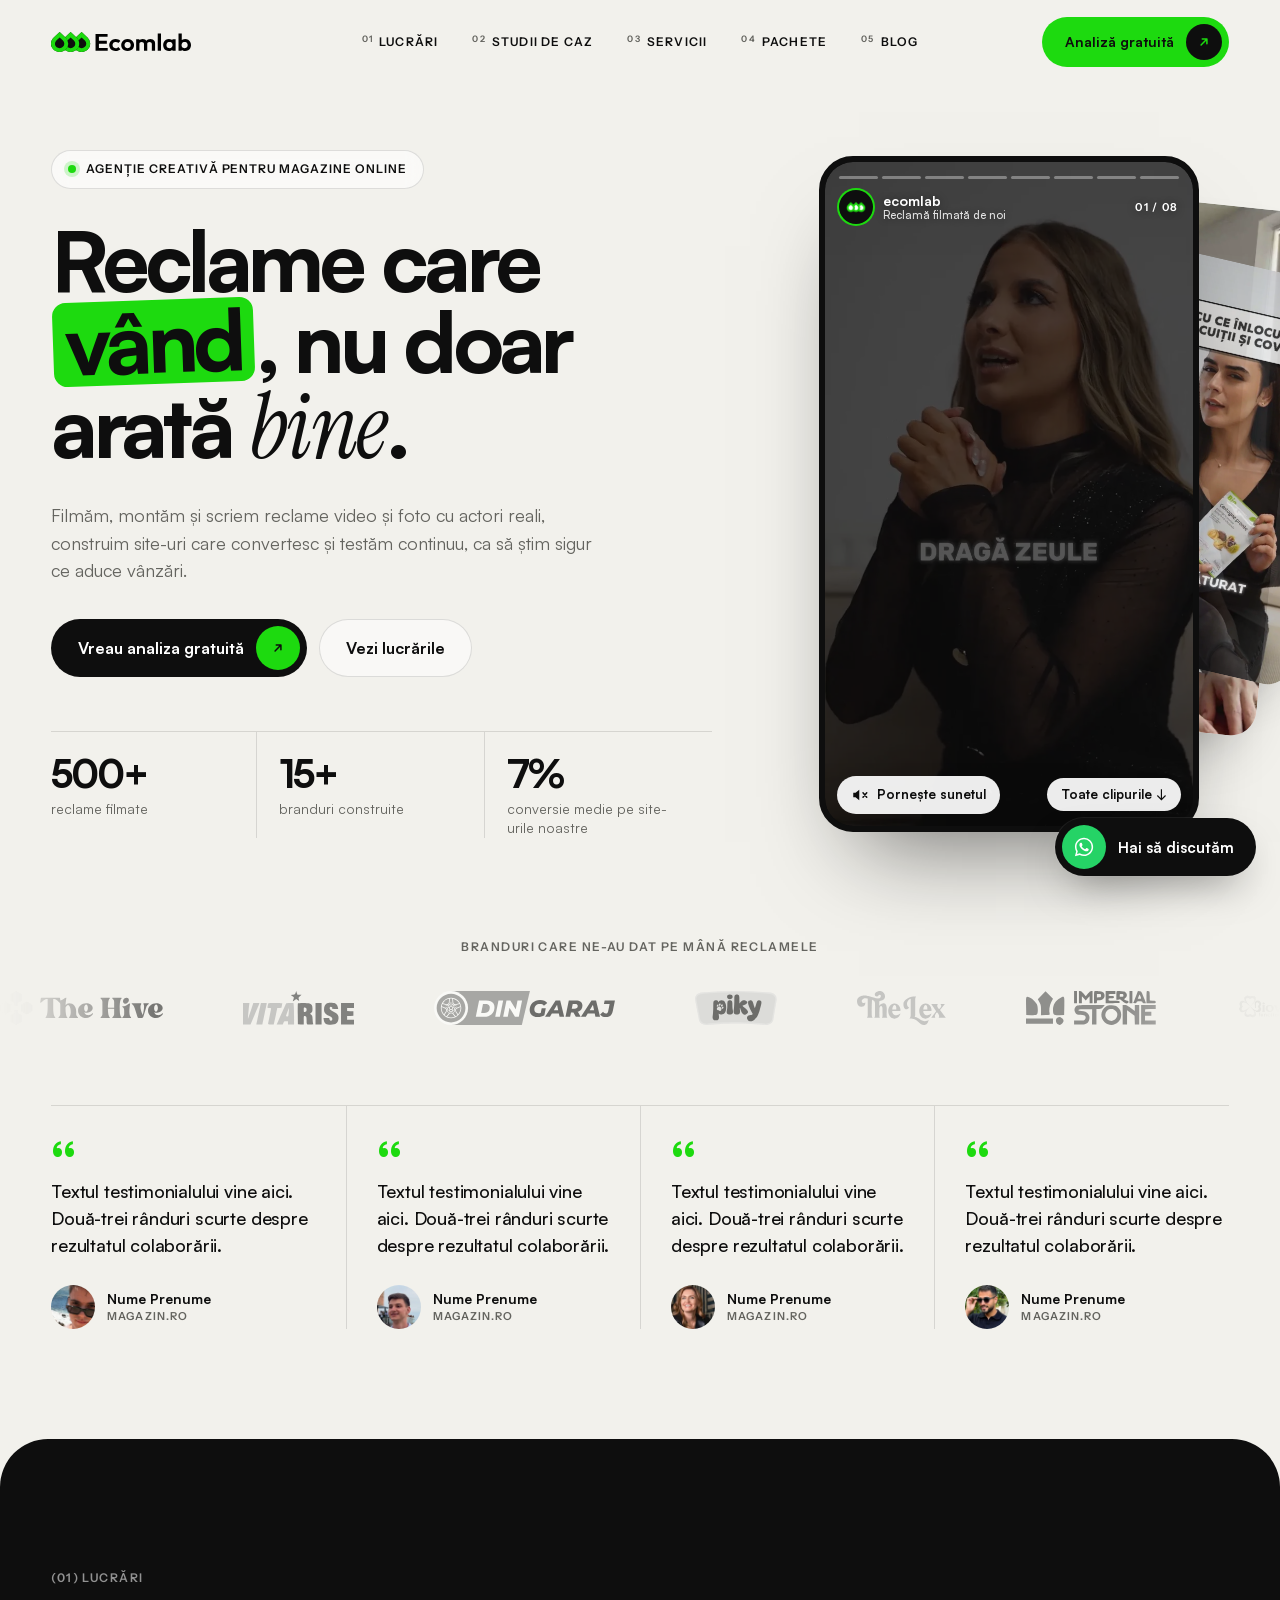
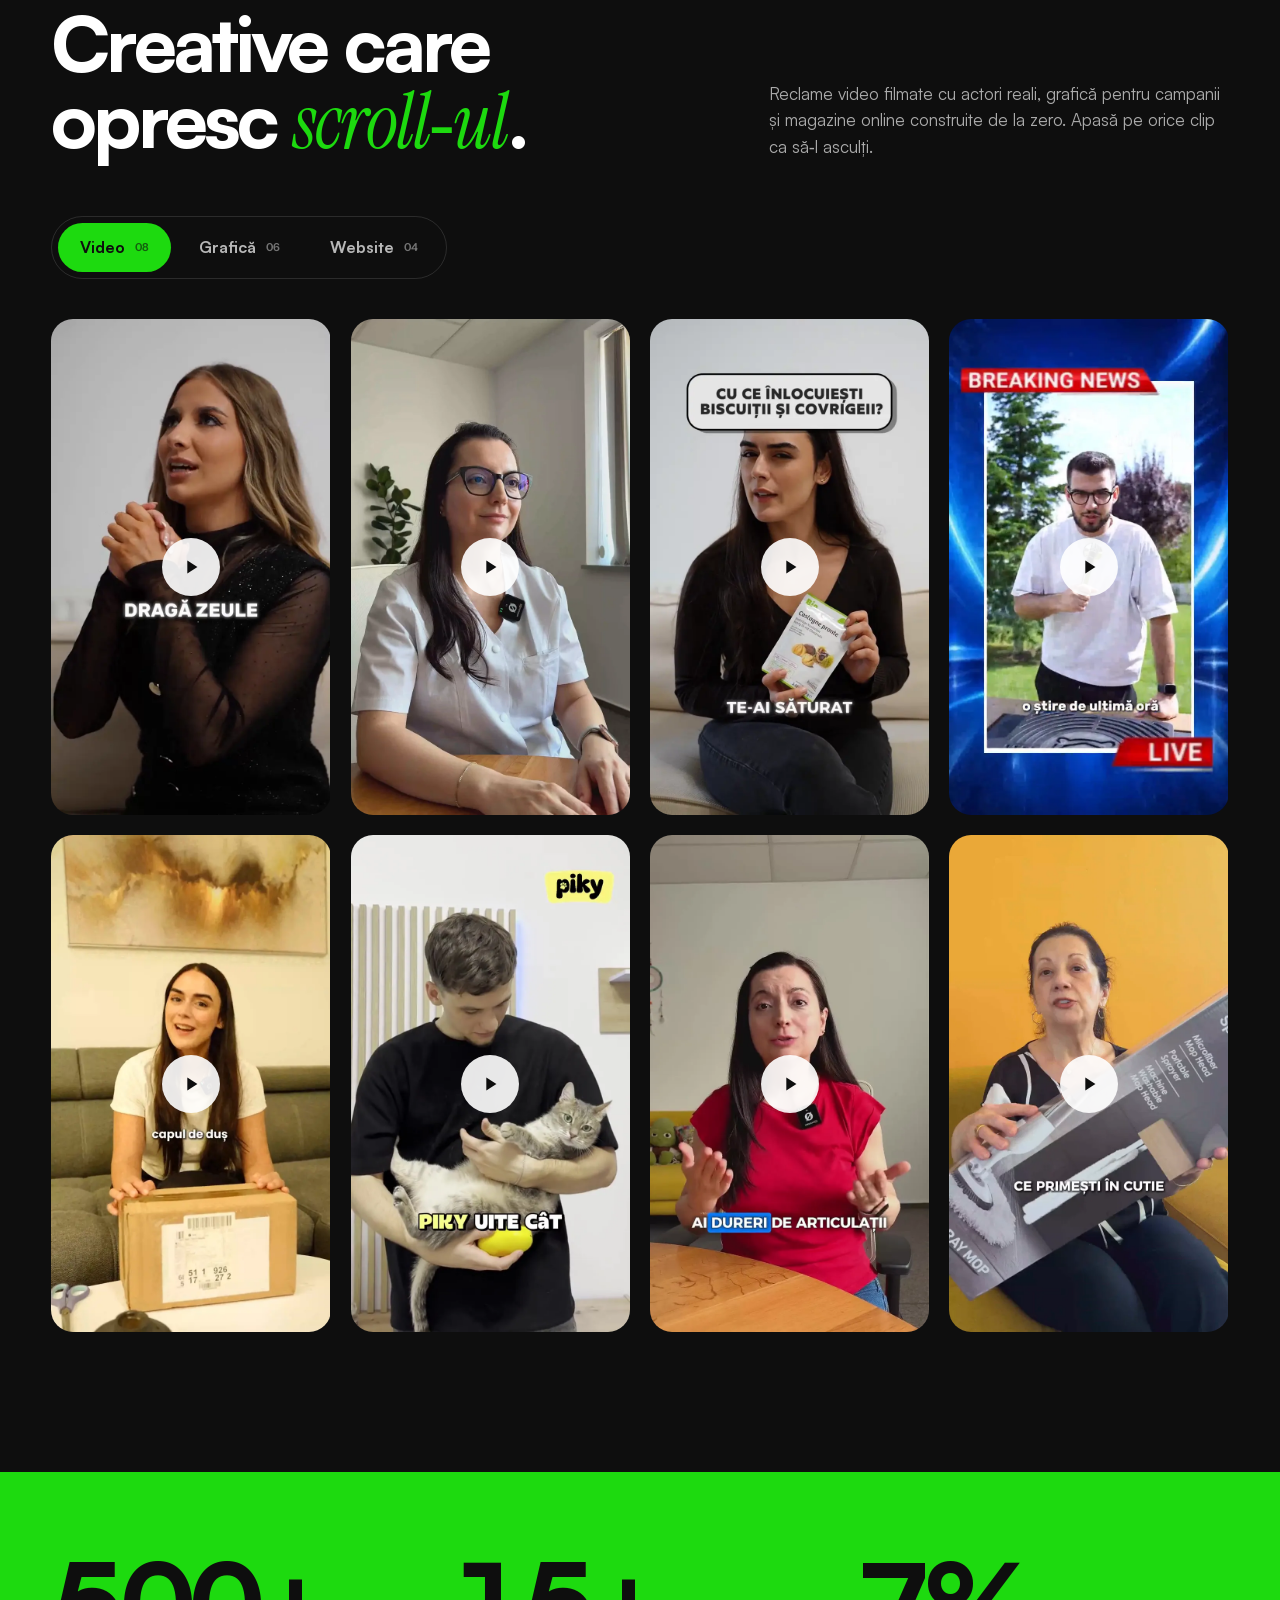
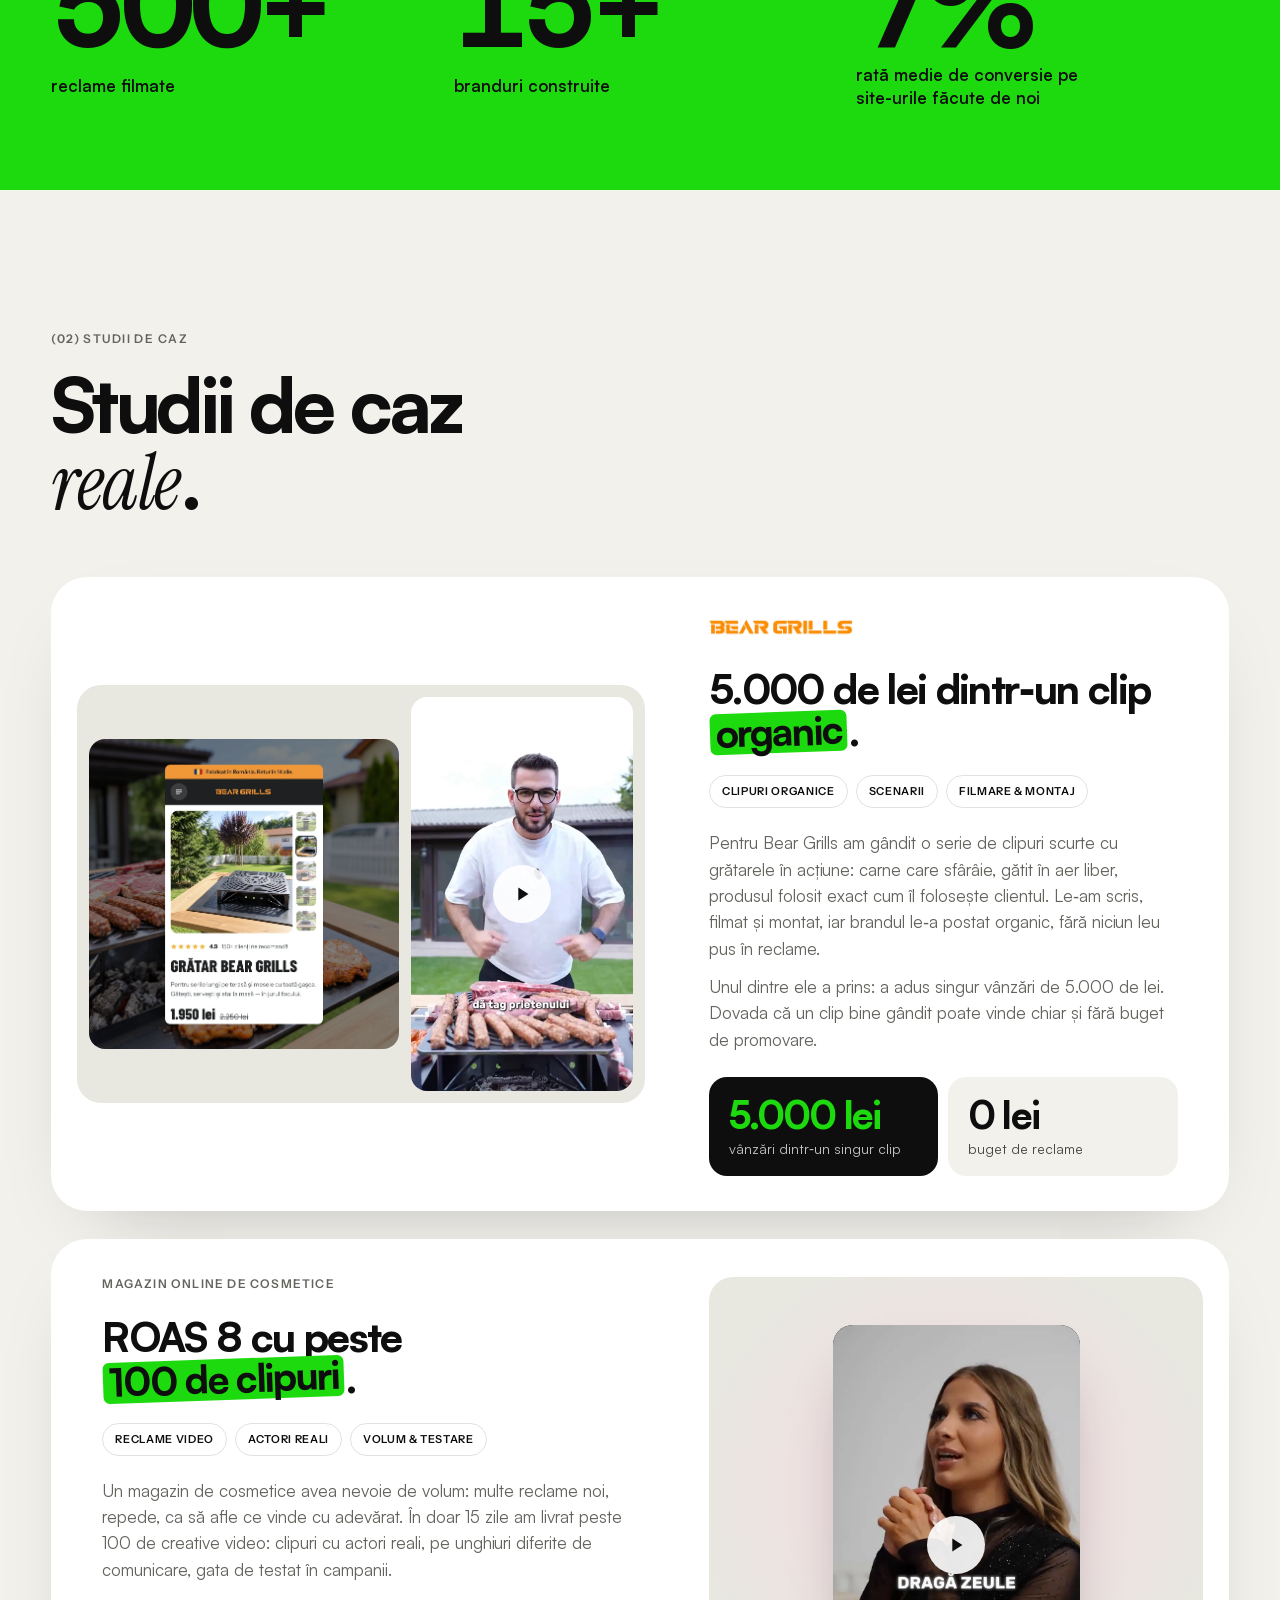
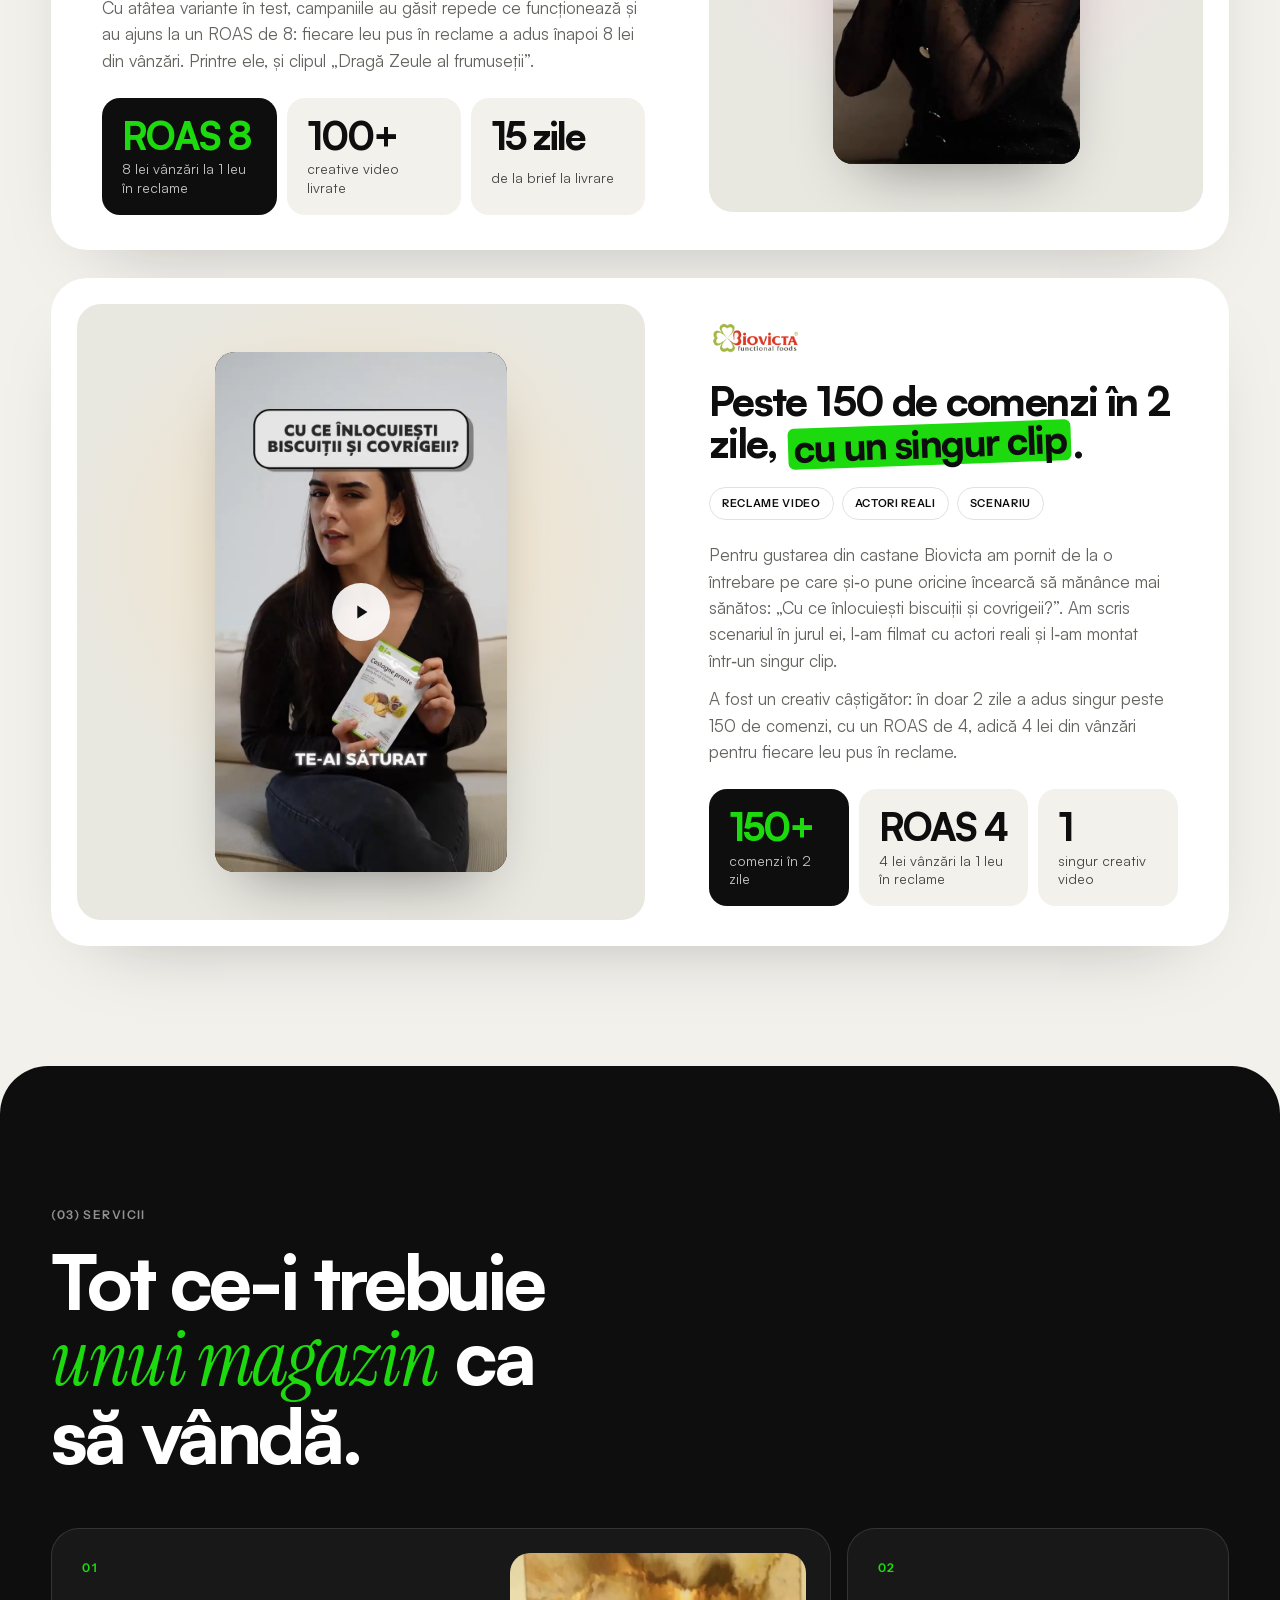
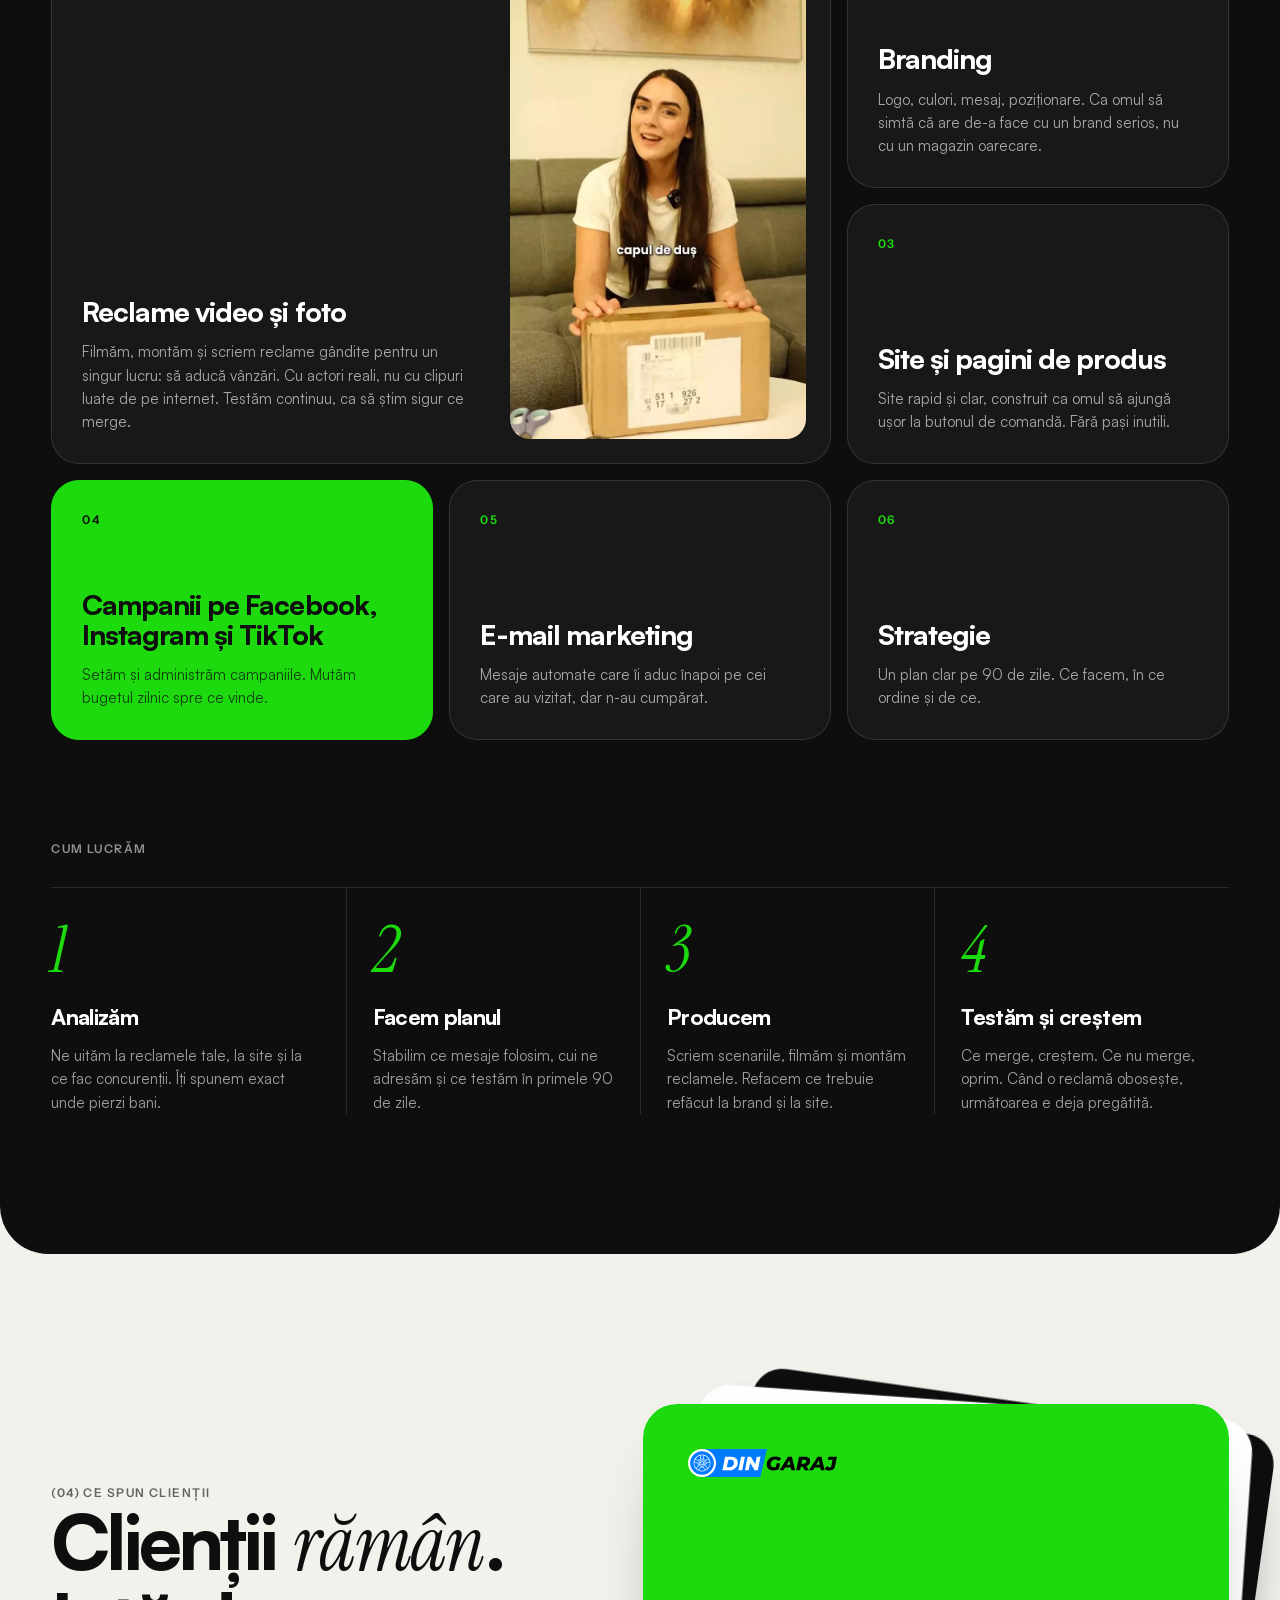
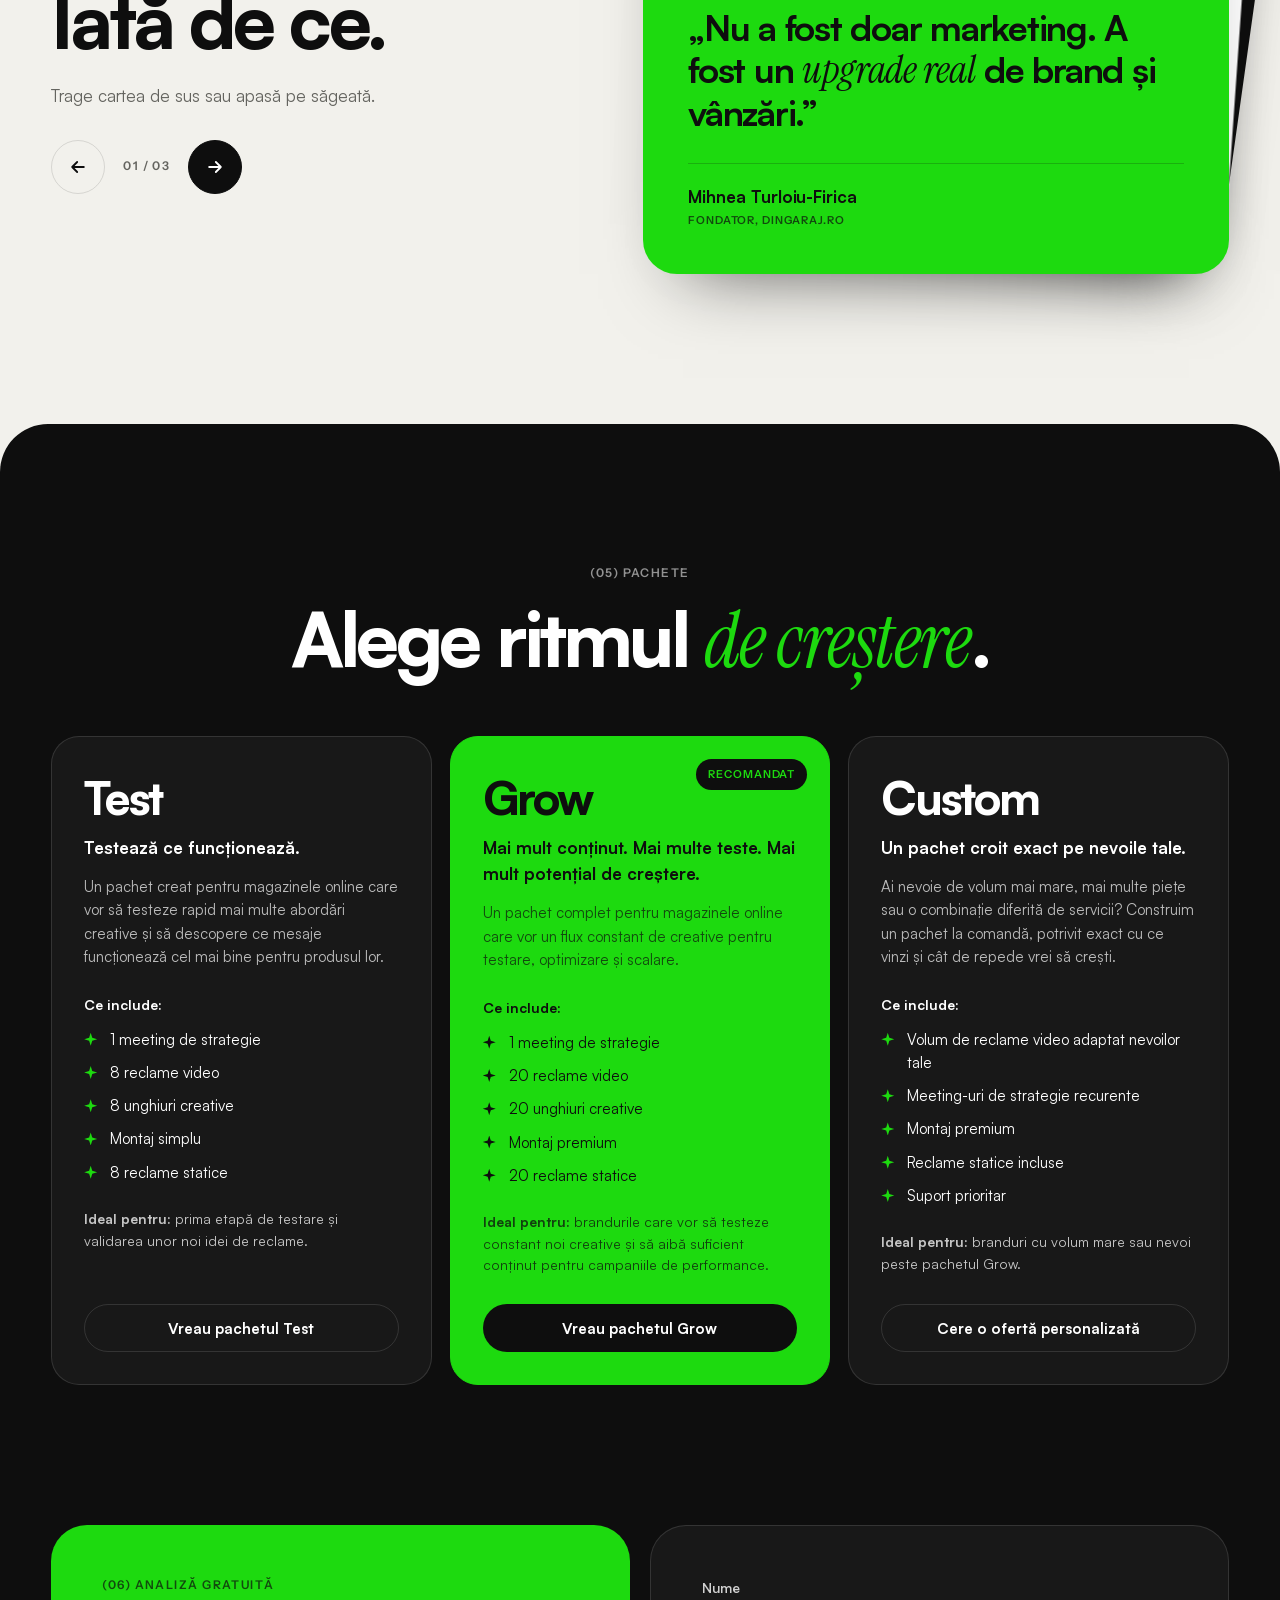
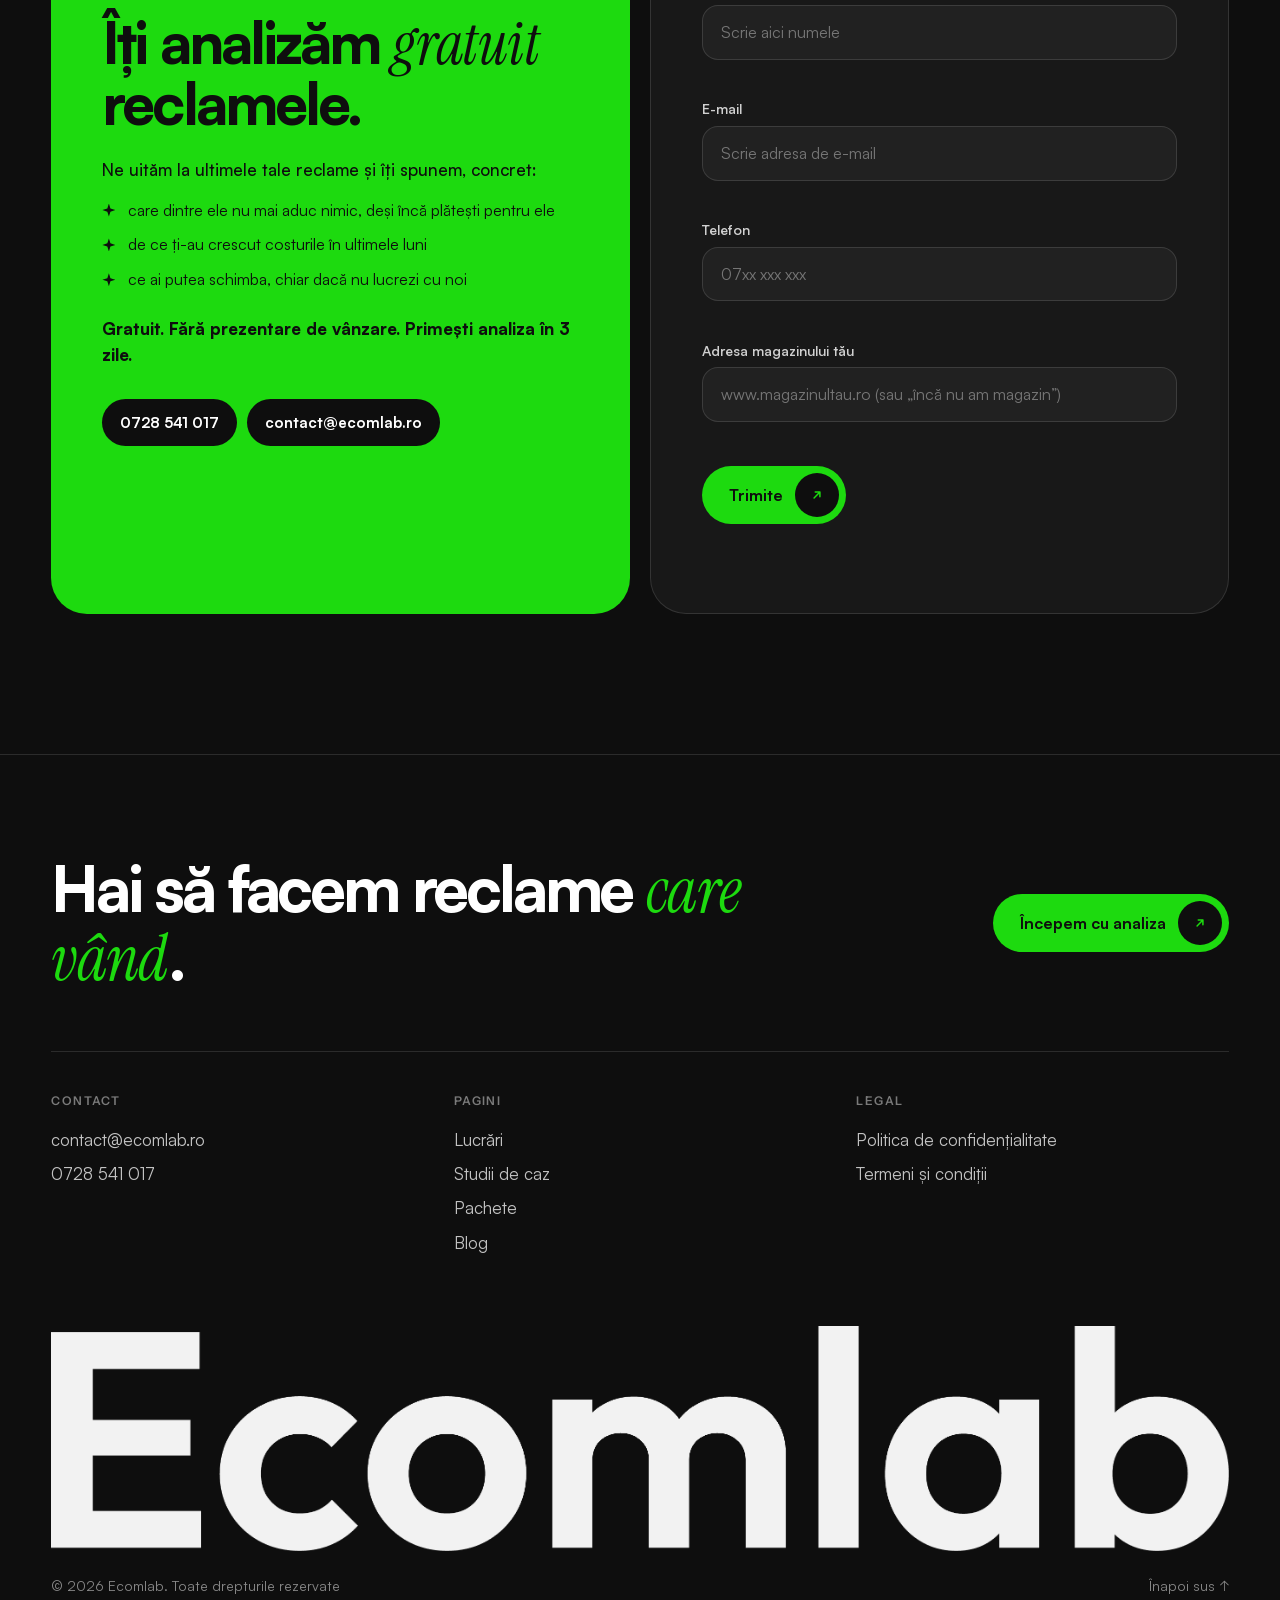
==== index.html @ b3f3d5bb "Poze reale în cele 4 testimoniale scurte Decupate pe față, 192×192 WebP în assets/reviews/, afișate " ====
<!DOCTYPE html>
<html lang="ro">
<head>
  <meta charset="UTF-8">
  <meta name="viewport" content="width=device-width, initial-scale=1.0">
  <meta name="google-site-verification" content="HmuFR-ljvaBHULAKL-ONcaP-FTW0Zl-VdnoPaEwdSxg" />
  <title>Ecomlab — Reclame care vând, pentru magazine online</title>
  <meta name="description" content="Agenție creativă pentru magazine online: reclame video cu actori reali, grafică, site-uri și campanii care aduc vânzări. Analiză gratuită a reclamelor tale.">
  <meta property="og:title" content="Ecomlab — Reclame care vând, pentru magazine online">
  <meta property="og:description" content="Reclame video cu actori reali, grafică și site-uri pentru magazine online care vor să crească. Analiză gratuită.">
  <meta property="og:type" content="website">
  <meta property="og:image" content="https://ecomlab.ro/assets/social.png">
  <meta property="og:image:width" content="1200">
  <meta property="og:image:height" content="630">
  <meta name="twitter:card" content="summary_large_image">
  <link rel="icon" type="image/png" sizes="96x96" href="assets/favicon.png">
  <link rel="apple-touch-icon" sizes="180x180" href="assets/favicon-180.png">
  <link rel="preload" href="assets/fonts/satoshi-variable.woff2" as="font" type="font/woff2" crossorigin>
  <link rel="preload" href="assets/fonts/instrument-serif-latin-400-italic.woff2" as="font" type="font/woff2" crossorigin>
  <script>document.documentElement.classList.add("js");</script>
  <link rel="stylesheet" href="css/fonts.css?v=6">
  <link rel="stylesheet" href="css/landing.css?v=28">
</head>
<body>

  <!-- ── Navigație: capsulă plutitoare ─────────────────────────── -->
  <header class="navbar">
    <div class="navbar__bar">
      <a class="navbar__logo" href="#top" aria-label="Ecomlab — înapoi sus">
        <img src="assets/logo-dark.svg" alt="Ecomlab" width="132" height="20">
      </a>
      <nav class="navbar__links" id="nav-links" aria-label="Navigație principală">
        <a href="#lucrari">Lucrări</a>
        <a href="#studii">Studii de caz</a>
        <a href="#servicii">Servicii</a>
        <a href="#pachete">Pachete</a>
        <a href="blog.html">Blog</a>
        <a class="navbar__links-cta" href="#contact">Analiză gratuită</a>
      </nav>
      <a class="btn btn--green navbar__cta" href="#contact">Analiză gratuită <span class="btn__dot" aria-hidden="true"><svg width="14" height="14" viewBox="0 0 24 24" fill="none"><path d="M7 17 17 7m0 0H9m8 0v8" stroke="currentColor" stroke-width="2.6" stroke-linecap="round" stroke-linejoin="round"/></svg></span></a>
      <button class="navbar__toggle" type="button" aria-expanded="false" aria-controls="nav-links" aria-label="Deschide meniul" data-nav-toggle>
        <span></span><span></span>
      </button>
    </div>
  </header>

  <main id="top">

    <!-- ── Hero ──────────────────────────────────────────────────── -->
    <section class="hero">
      <div class="wrap hero__grid">
        <div class="hero__copy">
          <p class="chip hero__chip" data-reveal><span class="chip__dot"></span>Agenție creativă pentru magazine online</p>

          <h1 class="hero__title" data-reveal style="--d:.05s">Reclame care <span class="hl">vând</span>, nu doar arată <em>bine</em>.</h1>

          <p class="hero__lead" data-reveal style="--d:.12s">Filmăm, montăm și scriem reclame video și foto cu actori reali, construim site-uri care convertesc și testăm continuu, ca să știm sigur ce aduce vânzări.</p>

          <div class="hero__actions" data-reveal style="--d:.18s">
            <a class="btn btn--dark btn--lg" href="#contact">Vreau analiza gratuită <span class="btn__dot" aria-hidden="true"><svg width="14" height="14" viewBox="0 0 24 24" fill="none"><path d="M7 17 17 7m0 0H9m8 0v8" stroke="currentColor" stroke-width="2.6" stroke-linecap="round" stroke-linejoin="round"/></svg></span></a>
            <a class="btn btn--ghost btn--lg" href="#lucrari">Vezi lucrările</a>
          </div>

          <dl class="hero__proof" data-reveal style="--d:.24s">
            <div><dt>500+</dt><dd>reclame filmate</dd></div>
            <div><dt>15+</dt><dd>branduri construite</dd></div>
            <div><dt>7%</dt><dd>conversie medie pe site-urile noastre</dd></div>
          </dl>
        </div>

        <!-- player tip „story”: clipurile reale, unul câte unul -->
        <div class="story" data-story data-reveal style="--d:.1s">
          <div class="story__stack" aria-hidden="true">
            <img class="story__peek story__peek--1" src="assets/clips/clip-4-poster.webp" alt="">
            <img class="story__peek story__peek--2" src="assets/clips/clip-1-poster.webp" alt="">
          </div>
          <div class="story__phone">
            <video class="story__video" muted playsinline preload="metadata" poster="assets/clips/clip-29-poster.webp" aria-label="Reclamă video Ecomlab"></video>
            <div class="story__bars" data-story-bars></div>
            <div class="story__head">
              <span class="story__avatar"><img src="assets/favicon.png" alt=""></span>
              <span class="story__name">ecomlab<small>Reclamă filmată de noi</small></span>
              <span class="story__count mono" data-story-count>01 / 08</span>
            </div>
            <button class="story__zone story__zone--prev" type="button" data-story-prev aria-label="Clipul anterior"></button>
            <button class="story__zone story__zone--next" type="button" data-story-next aria-label="Clipul următor"></button>
            <div class="story__foot">
              <button class="story__sound" type="button" data-story-sound aria-pressed="false">
                <svg class="story__icon-off" width="18" height="18" viewBox="0 0 24 24" fill="none" aria-hidden="true"><path d="M11 5 6 9H3v6h3l5 4V5Z" fill="currentColor"/><path d="m16 9 5 6m0-6-5 6" stroke="currentColor" stroke-width="2" stroke-linecap="round"/></svg>
                <svg class="story__icon-on" width="18" height="18" viewBox="0 0 24 24" fill="none" aria-hidden="true"><path d="M11 5 6 9H3v6h3l5 4V5Z" fill="currentColor"/><path d="M15.5 8.5a5 5 0 0 1 0 7M18.5 5.5a9 9 0 0 1 0 13" stroke="currentColor" stroke-width="2" stroke-linecap="round"/></svg>
                <span data-story-sound-label>Pornește sunetul</span>
              </button>
              <a class="story__all" href="#lucrari">Toate clipurile ↓</a>
            </div>
          </div>
        </div>
      </div>
    </section>

    <!-- ── Clienți ───────────────────────────────────────────────── -->
    <section class="clients" aria-label="Branduri cu care lucrăm">
      <p class="mono clients__label">Branduri care ne-au dat pe mână reclamele</p>
      <div class="logos">
        <div class="logos__track">
          <div class="logos__group">
            <img src="assets/clients/thehive.svg" alt="The Hive" width="163" height="34">
            <img src="assets/clients/vitarise.svg" alt="VitaRise" width="111" height="34">
            <img src="assets/clients/dingaraj.svg" alt="Din Garaj" width="181" height="34">
            <img src="assets/clients/piky.svg" alt="Piky" width="83" height="34">
            <img src="assets/clients/thelex.svg" alt="The Lex" width="89" height="34">
            <img src="assets/clients/imperialstone.svg" alt="Imperial Stone" width="130" height="34">
            <img src="assets/clients/biovicta.png" alt="Biovicta" width="69" height="34">
          </div>
          <div class="logos__group" aria-hidden="true">
            <img src="assets/clients/thehive.svg" alt="" width="163" height="34">
            <img src="assets/clients/vitarise.svg" alt="" width="111" height="34">
            <img src="assets/clients/dingaraj.svg" alt="" width="181" height="34">
            <img src="assets/clients/piky.svg" alt="" width="83" height="34">
            <img src="assets/clients/thelex.svg" alt="" width="89" height="34">
            <img src="assets/clients/imperialstone.svg" alt="" width="130" height="34">
            <img src="assets/clients/biovicta.png" alt="" width="69" height="34">
          </div>
        </div>
      </div>
    </section>

    <!-- ── Testimoniale scurte (de completat) ──────────────────────
         Pozele sunt în assets/reviews/; de completat numele, magazinul și textul. -->
    <section class="reviews" aria-label="Ce spun clienții">
      <div class="wrap">
        <div class="reviews__grid">
          <figure class="review">
            <blockquote class="review__text">Textul testimonialului vine aici. Două-trei rânduri scurte despre rezultatul colaborării.</blockquote>
            <figcaption class="review__who">
              <img class="review__photo" src="assets/reviews/review-1.webp" alt="" width="44" height="44" loading="lazy">
              <span class="review__meta"><strong>Nume Prenume</strong><span>magazin.ro</span></span>
            </figcaption>
          </figure>
          <figure class="review">
            <blockquote class="review__text">Textul testimonialului vine aici. Două-trei rânduri scurte despre rezultatul colaborării.</blockquote>
            <figcaption class="review__who">
              <img class="review__photo" src="assets/reviews/review-2.webp" alt="" width="44" height="44" loading="lazy">
              <span class="review__meta"><strong>Nume Prenume</strong><span>magazin.ro</span></span>
            </figcaption>
          </figure>
          <figure class="review">
            <blockquote class="review__text">Textul testimonialului vine aici. Două-trei rânduri scurte despre rezultatul colaborării.</blockquote>
            <figcaption class="review__who">
              <img class="review__photo" src="assets/reviews/review-3.webp" alt="" width="44" height="44" loading="lazy">
              <span class="review__meta"><strong>Nume Prenume</strong><span>magazin.ro</span></span>
            </figcaption>
          </figure>
          <figure class="review">
            <blockquote class="review__text">Textul testimonialului vine aici. Două-trei rânduri scurte despre rezultatul colaborării.</blockquote>
            <figcaption class="review__who">
              <img class="review__photo" src="assets/reviews/review-4.webp" alt="" width="44" height="44" loading="lazy">
              <span class="review__meta"><strong>Nume Prenume</strong><span>magazin.ro</span></span>
            </figcaption>
          </figure>
        </div>
      </div>
    </section>

    <!-- ── Lucrări ───────────────────────────────────────────────── -->
    <section class="work dark" id="lucrari">
      <div class="wrap">
        <div class="section-head">
          <p class="mono section-head__num">(01) Lucrări</p>
          <h2 class="section-title" data-reveal>Creative care opresc <em>scroll‑ul</em>.</h2>
          <p class="section-head__lead" data-reveal style="--d:.08s">Reclame video filmate cu actori reali, grafică pentru campanii și magazine online construite de la zero. Apasă pe orice clip ca să‑l asculți.</p>
        </div>

        <div class="tabs" role="tablist" aria-label="Tip de lucrare" data-tabs>
          <button class="tabs__btn is-active" type="button" role="tab" aria-selected="true" aria-controls="panel-video" id="tab-video">Video <span class="tabs__count">08</span></button>
          <button class="tabs__btn" type="button" role="tab" aria-selected="false" aria-controls="panel-grafica" id="tab-grafica">Grafică <span class="tabs__count">06</span></button>
          <button class="tabs__btn" type="button" role="tab" aria-selected="false" aria-controls="panel-web" id="tab-web">Website <span class="tabs__count">04</span></button>
        </div>

        <div class="panel is-active" id="panel-video" role="tabpanel" aria-labelledby="tab-video">
          <div class="reels">
            <figure class="reel" data-reveal data-video="assets/clips/clip-29.mp4" data-poster="assets/clips/clip-29-poster.webp"></figure>
            <figure class="reel" data-reveal style="--d:.06s" data-video="assets/clips/clip-4.mp4" data-poster="assets/clips/clip-4-poster.webp"></figure>
            <figure class="reel" data-reveal style="--d:.12s" data-video="assets/clips/clip-1.mp4" data-poster="assets/clips/clip-1-poster.webp"></figure>
            <figure class="reel" data-reveal style="--d:.18s" data-video="assets/clips/clip-4-2.mp4" data-poster="assets/clips/clip-4-2-poster.webp"></figure>
            <figure class="reel" data-reveal data-video="assets/clips/clip-7.mp4" data-poster="assets/clips/clip-7-poster.webp"></figure>
            <figure class="reel" data-reveal style="--d:.06s" data-video="assets/clips/creativ-3.mp4" data-poster="assets/clips/creativ-3-poster.webp"></figure>
            <figure class="reel" data-reveal style="--d:.12s" data-video="assets/clips/clip-2.mp4" data-poster="assets/clips/clip-2-poster.webp"></figure>
            <figure class="reel" data-reveal style="--d:.18s" data-video="assets/clips/clip-3-2.mp4" data-poster="assets/clips/clip-3-2-poster.webp"></figure>
          </div>
        </div>

        <div class="panel" id="panel-grafica" role="tabpanel" aria-labelledby="tab-grafica">
          <div class="feed">
            <article class="post">
              <header class="post__head"><span class="post__avatar">VR</span><span class="post__name">VitaRise<small>Sponsorizat</small></span><span class="post__more" aria-hidden="true">•••</span></header>
              <button class="post__media" type="button" data-lightbox aria-haspopup="dialog"><img src="assets/ads/static-1.webp" alt="Reclamă VitaRise – Whey Protein" loading="lazy" width="1200" height="1200"><span class="post__zoom" aria-hidden="true">Mărește ↗</span></button>
              <footer class="post__foot"><span class="post__cta">Comandă acum</span><span class="post__icons" aria-hidden="true">♡ ◯ ➤</span></footer>
            </article>
            <article class="post">
              <header class="post__head"><span class="post__avatar">VR</span><span class="post__name">VitaRise<small>Sponsorizat</small></span><span class="post__more" aria-hidden="true">•••</span></header>
              <button class="post__media" type="button" data-lightbox aria-haspopup="dialog"><img src="assets/ads/static-2.webp" alt="Reclamă VitaRise – Whey Protein certificat bio" loading="lazy" width="1200" height="1200"><span class="post__zoom" aria-hidden="true">Mărește ↗</span></button>
              <footer class="post__foot"><span class="post__cta">Comandă acum</span><span class="post__icons" aria-hidden="true">♡ ◯ ➤</span></footer>
            </article>
            <article class="post">
              <header class="post__head"><span class="post__avatar">CH</span><span class="post__name">Colagen hidrolizat<small>Sponsorizat</small></span><span class="post__more" aria-hidden="true">•••</span></header>
              <button class="post__media" type="button" data-lightbox aria-haspopup="dialog"><img src="assets/ads/static-4.webp" alt="Reclamă colagen – Ten sănătos" loading="lazy" width="1200" height="1200"><span class="post__zoom" aria-hidden="true">Mărește ↗</span></button>
              <footer class="post__foot"><span class="post__cta">Comandă acum</span><span class="post__icons" aria-hidden="true">♡ ◯ ➤</span></footer>
            </article>
            <article class="post">
              <header class="post__head"><span class="post__avatar">OS</span><span class="post__name">Osmotica<small>Sponsorizat</small></span><span class="post__more" aria-hidden="true">•••</span></header>
              <button class="post__media" type="button" data-lightbox aria-haspopup="dialog"><img src="assets/ads/static-7.webp" alt="Reclamă Osmotica – cap de duș cu 3 funcții" loading="lazy" width="1200" height="1200"><span class="post__zoom" aria-hidden="true">Mărește ↗</span></button>
              <footer class="post__foot"><span class="post__cta">Comandă acum</span><span class="post__icons" aria-hidden="true">♡ ◯ ➤</span></footer>
            </article>
            <article class="post">
              <header class="post__head"><span class="post__avatar">OS</span><span class="post__name">Osmotica<small>Sponsorizat</small></span><span class="post__more" aria-hidden="true">•••</span></header>
              <button class="post__media" type="button" data-lightbox aria-haspopup="dialog"><img src="assets/ads/static-8.webp" alt="Reclamă Osmotica – cap de duș cu filtru" loading="lazy" width="1200" height="1200"><span class="post__zoom" aria-hidden="true">Mărește ↗</span></button>
              <footer class="post__foot"><span class="post__cta">Comandă acum</span><span class="post__icons" aria-hidden="true">♡ ◯ ➤</span></footer>
            </article>
            <article class="post">
              <header class="post__head"><span class="post__avatar">PH</span><span class="post__name">Paa-Home<small>Sponsorizat</small></span><span class="post__more" aria-hidden="true">•••</span></header>
              <button class="post__media" type="button" data-lightbox aria-haspopup="dialog"><img src="assets/ads/static-10.webp" alt="Reclamă mop, cu testimonial de client" loading="lazy" width="1200" height="1200"><span class="post__zoom" aria-hidden="true">Mărește ↗</span></button>
              <footer class="post__foot"><span class="post__cta">Comandă acum</span><span class="post__icons" aria-hidden="true">♡ ◯ ➤</span></footer>
            </article>
          </div>
        </div>

        <div class="panel" id="panel-web" role="tabpanel" aria-labelledby="tab-web">
          <div class="sites">
            <a class="site" href="https://the-hive.ro" target="_blank" rel="noopener noreferrer"><img src="assets/project-thehive.webp" alt="Website The Hive" loading="lazy"><span class="tag">the-hive.ro ↗</span></a>
            <a class="site" href="https://racebox.ro" target="_blank" rel="noopener noreferrer"><img src="assets/project-racebox.webp" alt="Website Racebox" loading="lazy"><span class="tag">racebox.ro ↗</span></a>
            <a class="site" href="https://jakiterra.ro" target="_blank" rel="noopener noreferrer"><img src="assets/project-jakiterra.webp" alt="Website Jaki Terra" loading="lazy"><span class="tag">jakiterra.ro ↗</span></a>
            <a class="site" href="https://beargrills.ro" target="_blank" rel="noopener noreferrer"><img src="assets/project-beargrills.webp" alt="Website Bear Grills" loading="lazy"><span class="tag">beargrills.ro ↗</span></a>
          </div>
        </div>
      </div>
    </section>

    <!-- ── Cifre ─────────────────────────────────────────────────── -->
    <section class="stats" aria-label="Ecomlab în cifre">
      <div class="wrap stats__grid">
        <div class="stat" data-reveal><strong data-count="500" data-suffix="+">500+</strong><span>reclame filmate</span></div>
        <div class="stat" data-reveal style="--d:.08s"><strong data-count="15" data-suffix="+">15+</strong><span>branduri construite</span></div>
        <div class="stat" data-reveal style="--d:.16s"><strong data-count="7" data-suffix="%">7%</strong><span>rată medie de conversie pe site-urile făcute de noi</span></div>
      </div>
    </section>

    <!-- ── Studii de caz ─────────────────────────────────────────── -->
    <section class="cases" id="studii">
      <div class="wrap">
        <div class="section-head">
          <p class="mono section-head__num">(02) Studii de caz</p>
          <h2 class="section-title" data-reveal>Studii de caz <em>reale</em>.</h2>
        </div>

        <article class="case" data-reveal>
          <div class="case__media case__media--duo">
            <img src="assets/project-beargrills.webp" alt="Magazinul online Bear Grills" loading="lazy">
            <figure class="reel case__reel" data-video="assets/clips/clip-17-1.mp4" data-poster="assets/clips/clip-17-1-poster.webp"></figure>
          </div>
          <div class="case__body">
            <img class="case__logo" src="assets/clients/beargrills.webp" alt="Bear Grills" width="146" height="30">
            <h3 class="case__title">5.000 de lei dintr‑un clip <span class="hl">organic</span>.</h3>
            <ul class="case__tags" role="list"><li>Clipuri organice</li><li>Scenarii</li><li>Filmare &amp; montaj</li></ul>
            <p class="case__text">Pentru Bear Grills am gândit o serie de clipuri scurte cu grătarele în acțiune: carne care sfârâie, gătit în aer liber, produsul folosit exact cum îl folosește clientul. Le‑am scris, filmat și montat, iar brandul le‑a postat organic, fără niciun leu pus în reclame.</p>
            <p class="case__text">Unul dintre ele a prins: a adus singur vânzări de 5.000 de lei. Dovada că un clip bine gândit poate vinde chiar și fără buget de promovare.</p>
            <div class="case__stats">
              <div><strong>5.000 lei</strong><span>vânzări dintr‑un singur clip</span></div>
              <div><strong>0 lei</strong><span>buget de reclame</span></div>
            </div>
          </div>
        </article>
        <article class="case case--flip" data-reveal>
          <div class="case__media case__media--solo">
            <figure class="reel case__reel" data-video="assets/clips/clip-29.mp4" data-poster="assets/clips/clip-29-poster.webp"></figure>
          </div>
          <div class="case__body">
            <p class="case__kicker">Magazin online de cosmetice</p>
            <h3 class="case__title">ROAS 8 cu peste <span class="hl">100 de clipuri</span>.</h3>
            <ul class="case__tags" role="list"><li>Reclame video</li><li>Actori reali</li><li>Volum &amp; testare</li></ul>
            <p class="case__text">Un magazin de cosmetice avea nevoie de volum: multe reclame noi, repede, ca să afle ce vinde cu adevărat. În doar 15 zile am livrat peste 100 de creative video: clipuri cu actori reali, pe unghiuri diferite de comunicare, gata de testat în campanii.</p>
            <p class="case__text">Cu atâtea variante în test, campaniile au găsit repede ce funcționează și au ajuns la un ROAS de 8: fiecare leu pus în reclame a adus înapoi 8 lei din vânzări. Printre ele, și clipul „Dragă Zeule al frumuseții”.</p>
            <div class="case__stats case__stats--3">
              <div><strong>ROAS 8</strong><span>8 lei vânzări la 1 leu în reclame</span></div>
              <div><strong>100+</strong><span>creative video livrate</span></div>
              <div><strong>15 zile</strong><span>de la brief la livrare</span></div>
            </div>
          </div>
        </article>
        <article class="case" data-reveal>
          <div class="case__media case__media--solo case__media--warm">
            <figure class="reel case__reel" data-video="assets/clips/clip-1.mp4" data-poster="assets/clips/clip-1-poster.webp"></figure>
          </div>
          <div class="case__body">
            <img class="case__logo case__logo--lg" src="assets/clients/biovicta.png" alt="Biovicta" width="89" height="44">
            <h3 class="case__title">Peste 150 de comenzi în 2 zile, <span class="hl">cu un singur clip</span>.</h3>
            <ul class="case__tags" role="list"><li>Reclame video</li><li>Actori reali</li><li>Scenariu</li></ul>
            <p class="case__text">Pentru gustarea din castane Biovicta am pornit de la o întrebare pe care și‑o pune oricine încearcă să mănânce mai sănătos: „Cu ce înlocuiești biscuiții și covrigeii?”. Am scris scenariul în jurul ei, l‑am filmat cu actori reali și l‑am montat într‑un singur clip.</p>
            <p class="case__text">A fost un creativ câștigător: în doar 2 zile a adus singur peste 150 de comenzi, cu un ROAS de 4, adică 4 lei din vânzări pentru fiecare leu pus în reclame.</p>
            <div class="case__stats case__stats--3">
              <div><strong>150+</strong><span>comenzi în 2 zile</span></div>
              <div><strong>ROAS 4</strong><span>4 lei vânzări la 1 leu în reclame</span></div>
              <div><strong>1</strong><span>singur creativ video</span></div>
            </div>
          </div>
        </article>
      </div>
    </section>

    <!-- ── Servicii ──────────────────────────────────────────────── -->
    <section class="services dark" id="servicii">
      <div class="wrap">
        <div class="section-head">
          <p class="mono section-head__num">(03) Servicii</p>
          <h2 class="section-title" data-reveal>Tot ce-i trebuie <em>unui magazin</em> ca să vândă.</h2>
        </div>

        <ol class="bento" role="list">
          <li class="bento__item bento__item--wide" data-reveal>
            <span class="mono">01</span>
            <h3>Reclame video și foto</h3>
            <p>Filmăm, montăm și scriem reclame gândite pentru un singur lucru: să aducă vânzări. Cu actori reali, nu cu clipuri luate de pe internet. Testăm continuu, ca să știm sigur ce merge.</p>
            <img class="bento__video" src="assets/clips/clip-7-poster.webp" alt="" loading="lazy" aria-hidden="true">
          </li>
          <li class="bento__item" data-reveal style="--d:.06s">
            <span class="mono">02</span>
            <h3>Branding</h3>
            <p>Logo, culori, mesaj, poziționare. Ca omul să simtă că are de-a face cu un brand serios, nu cu un magazin oarecare.</p>
          </li>
          <li class="bento__item" data-reveal>
            <span class="mono">03</span>
            <h3>Site și pagini de produs</h3>
            <p>Site rapid și clar, construit ca omul să ajungă ușor la butonul de comandă. Fără pași inutili.</p>
          </li>
          <li class="bento__item bento__item--green" data-reveal style="--d:.06s">
            <span class="mono">04</span>
            <h3>Campanii pe Facebook, Instagram și TikTok</h3>
            <p>Setăm și administrăm campaniile. Mutăm bugetul zilnic spre ce vinde.</p>
          </li>
          <li class="bento__item" data-reveal style="--d:.12s">
            <span class="mono">05</span>
            <h3>E-mail marketing</h3>
            <p>Mesaje automate care îi aduc înapoi pe cei care au vizitat, dar n-au cumpărat.</p>
          </li>
          <li class="bento__item" data-reveal>
            <span class="mono">06</span>
            <h3>Strategie</h3>
            <p>Un plan clar pe 90 de zile. Ce facem, în ce ordine și de ce.</p>
          </li>
        </ol>

        <!-- proces -->
        <div class="process">
          <p class="mono process__label">Cum lucrăm</p>
          <ol class="process__steps" role="list">
            <li data-reveal><span class="process__n">1</span><h3>Analizăm</h3><p>Ne uităm la reclamele tale, la site și la ce fac concurenții. Îți spunem exact unde pierzi bani.</p></li>
            <li data-reveal style="--d:.06s"><span class="process__n">2</span><h3>Facem planul</h3><p>Stabilim ce mesaje folosim, cui ne adresăm și ce testăm în primele 90 de zile.</p></li>
            <li data-reveal style="--d:.12s"><span class="process__n">3</span><h3>Producem</h3><p>Scriem scenariile, filmăm și montăm reclamele. Refacem ce trebuie refăcut la brand și la site.</p></li>
            <li data-reveal style="--d:.18s"><span class="process__n">4</span><h3>Testăm și creștem</h3><p>Ce merge, creștem. Ce nu merge, oprim. Când o reclamă obosește, următoarea e deja pregătită.</p></li>
          </ol>
        </div>
      </div>
    </section>

    <!-- ── Testimoniale: pachet de cărți ─────────────────────────── -->
    <section class="voices" id="testimoniale">
      <div class="wrap voices__grid">
        <div class="voices__intro">
          <p class="mono section-head__num">(04) Ce spun clienții</p>
          <h2 class="section-title" data-reveal>Clienții <em>rămân</em>.<br>Iată de ce.</h2>
          <p class="voices__hint">Trage cartea de sus sau apasă pe săgeată.</p>
          <div class="voices__nav">
            <button class="round-btn" type="button" data-deck-prev aria-label="Testimonialul anterior"><svg width="20" height="20" viewBox="0 0 24 24" fill="none" aria-hidden="true"><path d="M19 12H5m0 0 6-6m-6 6 6 6" stroke="currentColor" stroke-width="2.2" stroke-linecap="round" stroke-linejoin="round"/></svg></button>
            <p class="mono voices__count"><span data-deck-current>01</span> / 03</p>
            <button class="round-btn round-btn--dark" type="button" data-deck-next aria-label="Testimonialul următor"><svg width="20" height="20" viewBox="0 0 24 24" fill="none" aria-hidden="true"><path d="M5 12h14m0 0-6-6m6 6-6 6" stroke="currentColor" stroke-width="2.2" stroke-linecap="round" stroke-linejoin="round"/></svg></button>
          </div>
        </div>

        <div class="deck" data-deck aria-live="polite">
          <blockquote class="card card--green">
            <img class="card__logo" src="assets/clients/dingaraj.svg" alt="Din Garaj" height="28">
            <p class="card__quote">„Nu a fost doar marketing. A fost un <em>upgrade real</em> de brand și vânzări.”</p>
            <footer class="card__who"><strong>Mihnea Turloiu-Firica</strong><span>Fondator, dingaraj.ro</span></footer>
          </blockquote>
          <blockquote class="card card--paper">
            <img class="card__logo" src="assets/clients/thehive.svg" alt="The Hive" height="28">
            <p class="card__quote">„Reclamele și site-ul nou au transformat un produs local într-un brand care vinde <em>în toată țara</em>.”</p>
            <footer class="card__who"><strong>Marc Bascarau</strong><span>Fondator, The Hive</span></footer>
          </blockquote>
          <blockquote class="card card--ink">
            <img class="card__logo card__logo--invert" src="assets/clients/piky.svg" alt="Piky" height="28">
            <p class="card__quote">„Execuție rapidă, comunicare clară și campanii care și-au atins targetul <em>lună de lună</em>.”</p>
            <footer class="card__who"><strong>Alessia Nedelcu</strong><span>Fondator, PikyPet</span></footer>
          </blockquote>
        </div>
      </div>
    </section>

    <!-- ── Pachete ───────────────────────────────────────────────── -->
    <section class="packages dark" id="pachete">
      <div class="wrap">
        <div class="section-head section-head--center">
          <p class="mono section-head__num">(05) Pachete</p>
          <h2 class="section-title" data-reveal>Alege ritmul <em>de creștere</em>.</h2>
        </div>

        <div class="plans">
          <article class="plan" data-reveal>
            <h3 class="plan__name">Test</h3>
            <p class="plan__tagline">Testează ce funcționează.</p>
            <p class="plan__desc">Un pachet creat pentru magazinele online care vor să testeze rapid mai multe abordări creative și să descopere ce mesaje funcționează cel mai bine pentru produsul lor.</p>
            <p class="plan__label">Ce include:</p>
            <ul class="plan__list">
              <li>1 meeting de strategie</li>
              <li>8 reclame video</li>
              <li>8 unghiuri creative</li>
              <li>Montaj simplu</li>
              <li>8 reclame statice</li>
            </ul>
            <p class="plan__ideal"><strong>Ideal pentru:</strong> prima etapă de testare și validarea unor noi idei de reclame.</p>
            <a class="btn btn--outline plan__cta" href="#contact">Vreau pachetul Test</a>
          </article>

          <article class="plan plan--featured" data-reveal style="--d:.08s">
            <span class="plan__badge">Recomandat</span>
            <h3 class="plan__name">Grow</h3>
            <p class="plan__tagline">Mai mult conținut. Mai multe teste. Mai mult potențial de creștere.</p>
            <p class="plan__desc">Un pachet complet pentru magazinele online care vor un flux constant de creative pentru testare, optimizare și scalare.</p>
            <p class="plan__label">Ce include:</p>
            <ul class="plan__list">
              <li>1 meeting de strategie</li>
              <li>20 reclame video</li>
              <li>20 unghiuri creative</li>
              <li>Montaj premium</li>
              <li>20 reclame statice</li>
            </ul>
            <p class="plan__ideal"><strong>Ideal pentru:</strong> brandurile care vor să testeze constant noi creative și să aibă suficient conținut pentru campaniile de performance.</p>
            <a class="btn btn--dark plan__cta" href="#contact">Vreau pachetul Grow</a>
          </article>

          <article class="plan" data-reveal style="--d:.16s">
            <h3 class="plan__name">Custom</h3>
            <p class="plan__tagline">Un pachet croit exact pe nevoile tale.</p>
            <p class="plan__desc">Ai nevoie de volum mai mare, mai multe piețe sau o combinație diferită de servicii? Construim un pachet la comandă, potrivit exact cu ce vinzi și cât de repede vrei să crești.</p>
            <p class="plan__label">Ce include:</p>
            <ul class="plan__list">
              <li>Volum de reclame video adaptat nevoilor tale</li>
              <li>Meeting-uri de strategie recurente</li>
              <li>Montaj premium</li>
              <li>Reclame statice incluse</li>
              <li>Suport prioritar</li>
            </ul>
            <p class="plan__ideal"><strong>Ideal pentru:</strong> branduri cu volum mare sau nevoi peste pachetul Grow.</p>
            <a class="btn btn--outline plan__cta" href="#contact">Cere o ofertă personalizată</a>
          </article>
        </div>
      </div>
    </section>

    <!-- ── Contact ───────────────────────────────────────────────── -->
    <section class="contact" id="contact">
      <div class="wrap contact__panel">
        <div class="contact__info">
          <p class="mono contact__kicker">(06) Analiză gratuită</p>
          <h2 class="contact__title">Îți analizăm <em>gratuit</em> reclamele.</h2>
          <p class="contact__note">Ne uităm la ultimele tale reclame și îți spunem, concret:</p>
          <ul class="contact__list">
            <li>care dintre ele nu mai aduc nimic, deși încă plătești pentru ele</li>
            <li>de ce ți-au crescut costurile în ultimele luni</li>
            <li>ce ai putea schimba, chiar dacă nu lucrezi cu noi</li>
          </ul>
          <p class="contact__promise">Gratuit. Fără prezentare de vânzare. Primești analiza în 3 zile.</p>
          <div class="contact__channels">
            <a href="tel:+40728541017">0728 541 017</a>
            <a href="mailto:contact@ecomlab.ro">contact@ecomlab.ro</a>
          </div>
        </div>

        <form class="contact__form" id="contact-form" action="https://api.web3forms.com/submit" method="POST" novalidate>
          <input type="hidden" name="access_key" value="84e49df0-ad20-4c5c-bcd6-d8776a1a3275">
          <input type="hidden" name="subject" value="Cerere analiză gratuită — site Ecomlab">
          <input type="hidden" name="from_name" value="Formular Ecomlab">
          <input type="text" name="botcheck" tabindex="-1" autocomplete="off" aria-hidden="true" class="contact__hp">

          <div class="field">
            <label for="f-name">Nume</label>
            <input id="f-name" name="name" type="text" placeholder="Scrie aici numele" autocomplete="name" required>
            <p class="field__error" id="f-name-error" aria-live="polite"></p>
          </div>
          <div class="field">
            <label for="f-email">E-mail</label>
            <input id="f-email" name="email" type="email" placeholder="Scrie adresa de e-mail" autocomplete="email" required>
            <p class="field__error" id="f-email-error" aria-live="polite"></p>
          </div>
          <div class="field">
            <label for="f-phone">Telefon</label>
            <input id="f-phone" name="phone" type="tel" placeholder="07xx xxx xxx" autocomplete="tel" required>
            <p class="field__error" id="f-phone-error" aria-live="polite"></p>
          </div>
          <div class="field">
            <label for="f-shop">Adresa magazinului tău</label>
            <input id="f-shop" name="shop" type="text" placeholder="www.magazinultau.ro (sau „încă nu am magazin”)">
            <p class="field__error" id="f-shop-error" aria-live="polite"></p>
          </div>
          <button class="btn btn--dark btn--lg contact__submit" type="submit">
            <span data-submit-label>Trimite</span>
            <span class="btn__dot" aria-hidden="true"><svg width="14" height="14" viewBox="0 0 24 24" fill="none"><path d="M7 17 17 7m0 0H9m8 0v8" stroke="currentColor" stroke-width="2.6" stroke-linecap="round" stroke-linejoin="round"/></svg></span>
          </button>
          <p class="contact__status" data-form-status role="status" aria-live="polite"></p>
          <div class="contact__fallback" data-form-fallback hidden>
            <a data-fallback-mail href="mailto:office.ecomlab@gmail.com">Trimite mesajul din aplicația de email</a>
            <a data-fallback-wa href="https://wa.me/40728541017" target="_blank" rel="noopener">Trimite-l pe WhatsApp</a>
          </div>
        </form>
      </div>
    </section>
  </main>

  <!-- ── Footer ────────────────────────────────────────────────── -->
  <footer class="footer dark">
    <div class="wrap">
      <div class="footer__top">
        <p class="footer__cta">Hai să facem reclame <em>care vând</em>.</p>
        <a class="btn btn--green btn--lg" href="#contact">Începem cu analiza <span class="btn__dot" aria-hidden="true"><svg width="14" height="14" viewBox="0 0 24 24" fill="none"><path d="M7 17 17 7m0 0H9m8 0v8" stroke="currentColor" stroke-width="2.6" stroke-linecap="round" stroke-linejoin="round"/></svg></span></a>
      </div>
      <div class="footer__cols">
        <div>
          <p class="mono footer__label">Contact</p>
          <a href="mailto:contact@ecomlab.ro">contact@ecomlab.ro</a>
          <a href="tel:+40728541017">0728 541 017</a>
        </div>
        <nav aria-label="Pagina principală">
          <p class="mono footer__label">Pagini</p>
          <a href="#lucrari">Lucrări</a>
          <a href="#studii">Studii de caz</a>
          <a href="#pachete">Pachete</a>
          <a href="blog.html">Blog</a>
        </nav>
        <nav aria-label="Informații legale">
          <p class="mono footer__label">Legal</p>
          <a href="politica-confidentialitate.html">Politica de confidențialitate</a>
          <a href="termeni-si-conditii.html">Termeni și condiții</a>
        </nav>
      </div>
      <img class="footer__wordmark" src="assets/wordmark-white.png" alt="" loading="lazy" width="2715" height="519">
      <div class="footer__bottom">
        <p>© <span data-year>2026</span> Ecomlab. Toate drepturile rezervate</p>
        <a href="#top">Înapoi sus ↑</a>
      </div>
    </div>
  </footer>

  <!-- ── Buton fix: WhatsApp ───────────────────────────────────── -->
  <a class="wa-float" href="https://wa.me/40728541017?text=Salut%21%20Vreau%20s%C4%83%20discut%C4%83m%20despre%20reclamele%20magazinului%20meu." target="_blank" rel="noopener" aria-label="Hai să discutăm pe WhatsApp">
    <span class="wa-float__icon" aria-hidden="true"><svg width="22" height="22" viewBox="0 0 24 24" fill="currentColor"><path d="M12.04 2C6.58 2 2.13 6.45 2.13 11.91c0 1.75.46 3.45 1.32 4.95L2.05 22l5.25-1.38a9.9 9.9 0 0 0 4.74 1.2h.01c5.46 0 9.91-4.45 9.91-9.91 0-2.65-1.03-5.14-2.9-7.01A9.82 9.82 0 0 0 12.04 2Zm0 18.15h-.01a8.2 8.2 0 0 1-4.19-1.15l-.3-.18-3.12.82.83-3.04-.2-.31a8.24 8.24 0 0 1-1.26-4.38c0-4.54 3.7-8.24 8.25-8.24a8.2 8.2 0 0 1 5.83 2.42 8.18 8.18 0 0 1 2.41 5.83c0 4.54-3.7 8.23-8.24 8.23Zm4.52-6.16c-.25-.12-1.47-.72-1.69-.81-.23-.08-.39-.12-.56.12-.17.25-.64.81-.78.97-.14.17-.29.19-.54.06-.25-.12-1.05-.39-1.99-1.23-.74-.66-1.23-1.47-1.38-1.72-.14-.25-.02-.38.11-.51.11-.11.25-.29.37-.43.13-.15.17-.25.25-.42.08-.17.04-.31-.02-.43-.06-.12-.56-1.34-.76-1.84-.2-.48-.41-.42-.56-.43h-.48c-.17 0-.43.06-.66.31-.22.25-.86.85-.86 2.07 0 1.22.89 2.4 1.01 2.56.12.17 1.75 2.67 4.23 3.74.59.26 1.05.41 1.41.52.59.19 1.13.16 1.56.1.48-.07 1.47-.6 1.67-1.18.21-.58.21-1.07.14-1.18-.06-.1-.22-.16-.47-.28Z"/></svg></span>
    <span class="wa-float__text">Hai să discutăm</span>
  </a>

  <script src="js/main.js?v=7" defer></script>
  <script src="js/vendor/lenis.min.js" defer></script>
  <script src="js/landing.js?v=5" defer></script>
</body>
</html>
---- css/fonts.css ----
/* satoshi — fontul principal (variabil, greutăți 300–900) */
@font-face {
  font-family: 'Satoshi';
  font-style: normal;
  font-weight: 300 900;
  font-display: swap;
  src: url(../assets/fonts/satoshi-variable.woff2) format('woff2');
}


/* instrument serif italic — accente în titluri (pagina principală) */
@font-face {
  font-family: 'Instrument Serif';
  font-style: italic;
  font-weight: 400;
  font-display: swap;
  src: url(../assets/fonts/instrument-serif-latin-ext-400-italic.woff2) format('woff2');
  unicode-range: U+0100-02BA, U+02BD-02C5, U+02C7-02CC, U+02CE-02D7, U+02DD-02FF, U+0304, U+0308, U+0329, U+1D00-1DBF, U+1E00-1E9F, U+1EF2-1EFF, U+2020, U+20A0-20AB, U+20AD-20C0, U+2113, U+2C60-2C7F, U+A720-A7FF;
}
@font-face {
  font-family: 'Instrument Serif';
  font-style: italic;
  font-weight: 400;
  font-display: swap;
  src: url(../assets/fonts/instrument-serif-latin-400-italic.woff2) format('woff2');
  unicode-range: U+0000-00FF, U+0131, U+0152-0153, U+02BB-02BC, U+02C6, U+02DA, U+02DC, U+0304, U+0308, U+0329, U+2000-206F, U+20AC, U+2122, U+2191, U+2193, U+2212, U+2215, U+FEFF, U+FFFD;
}

/* instrument sans — etichete mici (face pereche cu Instrument Serif) */
@font-face {
  font-family: 'Instrument Sans';
  font-style: normal;
  font-weight: 600;
  font-display: swap;
  src: url(../assets/fonts/instrument-sans-latin-ext-600-normal.woff2) format('woff2');
  unicode-range: U+0100-02BA, U+02BD-02C5, U+02C7-02CC, U+02CE-02D7, U+02DD-02FF, U+0304, U+0308, U+0329, U+1D00-1DBF, U+1E00-1E9F, U+1EF2-1EFF, U+2020, U+20A0-20AB, U+20AD-20C0, U+2113, U+2C60-2C7F, U+A720-A7FF;
}
@font-face {
  font-family: 'Instrument Sans';
  font-style: normal;
  font-weight: 600;
  font-display: swap;
  src: url(../assets/fonts/instrument-sans-latin-600-normal.woff2) format('woff2');
  unicode-range: U+0000-00FF, U+0131, U+0152-0153, U+02BB-02BC, U+02C6, U+02DA, U+02DC, U+0304, U+0308, U+0329, U+2000-206F, U+20AC, U+2122, U+2191, U+2193, U+2212, U+2215, U+FEFF, U+FFFD;
}
---- css/landing.css ----
/* ════════════════════════════════════════════════════════════════
   Ecomlab — landing (doar index.html)
   Fundal hârtie caldă + secțiuni negre, verdele brandului ca accent,
   Satoshi strâns pentru titluri, Instrument Serif italic pentru
   accente, Instrument Sans pentru etichete mici.
   ════════════════════════════════════════════════════════════════ */

:root {
  --paper: #F2F1EC;
  --paper-2: #E8E7E0;
  --ink: #0E0E0E;
  --ink-2: #2B2B2B;
  --muted: #64645F;
  --line: rgba(14, 14, 14, 0.12);
  --dark: #0E0E0E;
  --dark-2: #181818;
  --line-dark: rgba(255, 255, 255, 0.12);
  --green: #1DDA0F;
  --green-hover: #36E82A;
  --sans: "Satoshi", system-ui, sans-serif;
  --serif: "Instrument Serif", Georgia, serif;
  --mono: "Instrument Sans", "Satoshi", system-ui, sans-serif; /* etichete mici */
  --ease: cubic-bezier(0.19, 1, 0.22, 1);
  --radius: 28px;
  --gutter: clamp(20px, 4vw, 56px);
}

/* ── Bază ─────────────────────────────────────────────────────── */
*, *::before, *::after { box-sizing: border-box; }

html {
  -webkit-text-size-adjust: 100%;
  scroll-padding-top: 110px;
}

html.lenis, html.lenis body { height: auto; }
.lenis:not(.lenis-autoToggle).lenis-stopped { overflow: clip; }

body {
  margin: 0;
  background: var(--paper);
  color: var(--ink);
  font-family: var(--sans);
  font-size: 17px;
  font-weight: 400;
  line-height: 1.55;
  overflow-x: clip;
  -webkit-font-smoothing: antialiased;
}

h1, h2, h3, p, ul, ol, figure, blockquote { margin: 0; }
ul, ol { padding: 0; list-style: none; }
img, video { display: block; max-width: 100%; }
a { color: inherit; text-decoration: none; }
button { font: inherit; color: inherit; }
::selection { background: var(--green); color: var(--ink); }
:focus-visible { outline: 2px solid var(--green); outline-offset: 3px; }

em {
  font-family: var(--serif);
  font-style: italic;
  font-weight: 400;
  letter-spacing: -0.01em;
}

.wrap {
  width: 100%;
  max-width: 1360px;
  margin-inline: auto;
  padding-inline: var(--gutter);
}

.dark { background: var(--dark); color: #fff; }

.mono {
  font-family: var(--mono);
  font-size: 12px;
  font-weight: 500;
  letter-spacing: 0.12em;
  text-transform: uppercase;
}

/* ── Butoane ──────────────────────────────────────────────────── */
.btn {
  display: inline-flex;
  align-items: center;
  justify-content: center;
  gap: 12px;
  min-height: 48px;
  padding: 6px 6px 6px 22px;
  border: 1px solid transparent;
  border-radius: 999px;
  font-weight: 700;
  font-size: 15px;
  line-height: 1;
  white-space: nowrap;
  cursor: pointer;
  transition: background-color 0.3s, color 0.3s, border-color 0.3s, transform 0.5s var(--ease);
}

.btn:not(:has(.btn__dot)) { padding-right: 22px; }
.btn:active { transform: scale(0.97); }
.btn--lg { min-height: 58px; font-size: 16px; padding-left: 26px; }
.btn--lg:not(:has(.btn__dot)) { padding-right: 26px; }

.btn__dot {
  display: grid;
  place-items: center;
  width: 36px;
  height: 36px;
  border-radius: 50%;
  background: var(--green);
  color: var(--ink);
  transition: transform 0.5s var(--ease);
}

.btn--lg .btn__dot { width: 44px; height: 44px; }
.btn:hover .btn__dot { transform: rotate(45deg); }

.btn--dark { background: var(--ink); color: #fff; }
.btn--dark:hover { background: #262626; }
.btn--green { background: var(--green); color: var(--ink); }
.btn--green .btn__dot { background: var(--ink); color: var(--green); }
.btn--green:hover { background: var(--green-hover); }
.btn--ghost { border-color: var(--line); background: rgba(255, 255, 255, 0.5); color: var(--ink); }
.btn--ghost:hover { background: #fff; }
.btn--outline { border-color: var(--line-dark); color: #fff; }
.btn--outline:hover { background: rgba(255, 255, 255, 0.08); }

.round-btn {
  display: grid;
  place-items: center;
  width: 54px;
  height: 54px;
  border: 1px solid var(--line);
  border-radius: 50%;
  background: transparent;
  cursor: pointer;
  transition: background-color 0.3s, transform 0.5s var(--ease);
}

.round-btn:hover { background: #fff; }
.round-btn:active { transform: scale(0.92); }
.round-btn--dark { background: var(--ink); border-color: var(--ink); color: #fff; }
.round-btn--dark:hover { background: #262626; }

/* chip / etichete */
.chip {
  display: inline-flex;
  align-items: center;
  gap: 10px;
  padding: 9px 16px;
  border: 1px solid var(--line);
  border-radius: 999px;
  background: rgba(255, 255, 255, 0.6);
  backdrop-filter: blur(8px);
  -webkit-backdrop-filter: blur(8px);
  font-family: var(--mono);
  font-size: 12px;
  font-weight: 500;
  letter-spacing: 0.08em;
  text-transform: uppercase;
}

.chip__dot {
  width: 8px;
  height: 8px;
  border-radius: 50%;
  background: var(--green);
  box-shadow: 0 0 0 4px rgba(29, 218, 15, 0.2);
  animation: pulse 2s ease-in-out infinite;
}

@keyframes pulse { 50% { box-shadow: 0 0 0 8px rgba(29, 218, 15, 0); } }

.tag {
  position: absolute;
  z-index: 3;
  left: 14px;
  top: 14px;
  padding: 7px 12px;
  border-radius: 999px;
  background: rgba(14, 14, 14, 0.6);
  backdrop-filter: blur(10px);
  -webkit-backdrop-filter: blur(10px);
  color: #fff;
  font-family: var(--mono);
  font-size: 11px;
  font-weight: 500;
  letter-spacing: 0.06em;
  line-height: 1;
  white-space: nowrap;
  pointer-events: none;
}

.tag--light { background: rgba(255, 255, 255, 0.85); color: var(--ink); }
.tag--live { background: #fff; color: #E5251B; }

/* evidențiere verde (ca un marker) */
.hl {
  display: inline-block;
  padding: 0 0.14em 0.04em;
  margin: 0 0.02em;
  border-radius: 0.16em;
  background: var(--green);
  color: var(--ink);
  transform: rotate(-2deg);
}

/* ── Apariții ─────────────────────────────────────────────────── */
.js [data-reveal] {
  opacity: 0;
  transform: translate3d(0, 34px, 0);
  transition: opacity 0.9s var(--ease) var(--d, 0s), transform 1.2s var(--ease) var(--d, 0s);
}

.js [data-reveal].in { opacity: 1; transform: none; }

/* ── Navigație: bară pe toată lățimea, integrată în pagină ──────── */
.navbar {
  position: fixed;
  z-index: 90;
  top: 0;
  left: 0;
  right: 0;
  transition: transform 0.6s var(--ease);
}

/* fundalul stă pe un pseudo-element, nu pe .navbar: un backdrop-filter
   pe părinte ar strica meniul de mobil (position: fixed) */
.navbar::before {
  content: "";
  position: absolute;
  inset: 0;
  z-index: -1;
  background: rgba(242, 241, 236, 0.94);
  backdrop-filter: blur(16px) saturate(1.3);
  -webkit-backdrop-filter: blur(16px) saturate(1.3);
  border-bottom: 1px solid var(--line);
  opacity: 0;
  transition: opacity 0.4s;
}

.navbar.is-scrolled::before { opacity: 1; }
.navbar.is-hidden { transform: translateY(-100%); }

.navbar__bar {
  display: grid;
  grid-template-columns: 1fr auto 1fr;
  align-items: center;
  gap: 24px;
  max-width: 1360px;
  height: 84px;
  margin-inline: auto;
  padding-inline: var(--gutter);
  transition: height 0.5s var(--ease);
}

.navbar.is-scrolled .navbar__bar { height: 68px; }

.navbar__logo { position: relative; z-index: 2; justify-self: start; display: inline-flex; }
.navbar__logo img { width: 140px; height: auto; }

.navbar__links {
  display: flex;
  align-items: center;
  gap: 34px;
  counter-reset: nav;
}

.navbar__links a {
  position: relative;
  display: inline-flex;
  align-items: baseline;
  gap: 6px;
  padding: 6px 0;
  font-family: var(--mono);
  font-size: 12px;
  font-weight: 500;
  letter-spacing: 0.1em;
  text-transform: uppercase;
  color: var(--ink);
}

/* numerotare ca la titlurile de secțiune: 01, 02… */
.navbar__links a:not(.navbar__links-cta)::before {
  counter-increment: nav;
  content: "0" counter(nav);
  font-size: 9px;
  color: var(--muted);
  transform: translateY(-4px);
}

/* linie verde care crește la hover */
.navbar__links a:not(.navbar__links-cta)::after {
  content: "";
  position: absolute;
  left: 0;
  right: 0;
  bottom: 0;
  height: 2px;
  background: var(--green);
  transform: scaleX(0);
  transform-origin: right;
  transition: transform 0.5s var(--ease);
}

.navbar__links a:hover::after,
.navbar__links a[aria-current="page"]::after { transform: scaleX(1); transform-origin: left; }

.navbar__links .navbar__links-cta { display: none; }

.navbar__cta { justify-self: end; min-height: 44px; font-size: 14px; }
.navbar__cta.btn--lg { min-height: 44px; }

.navbar__toggle {
  display: none;
  position: relative;
  z-index: 2;
  justify-self: end;
  flex-direction: column;
  justify-content: center;
  gap: 6px;
  width: 46px;
  height: 46px;
  padding: 14px 13px;
  border: 0;
  border-radius: 50%;
  background: var(--green);
  cursor: pointer;
}

.navbar__toggle span {
  display: block;
  height: 2px;
  border-radius: 2px;
  background: var(--ink);
  transition: transform 0.4s var(--ease);
}

.navbar__toggle[aria-expanded="true"] span:first-child { transform: translateY(4px) rotate(45deg); }
.navbar__toggle[aria-expanded="true"] span:last-child { transform: translateY(-4px) rotate(-45deg); }

/* ── Hero: text în stânga, player „story” în dreapta ───────────── */
.hero {
  padding: 150px 0 60px;
  overflow-x: clip;
}

.hero__grid {
  display: grid;
  grid-template-columns: minmax(0, 1.2fr) minmax(0, 0.8fr);
  align-items: center;
  gap: clamp(40px, 6vw, 110px);
}

.hero__chip { margin-bottom: 30px; }

.hero__title {
  font-weight: 800;
  font-size: clamp(46px, 6.6vw, 104px);
  line-height: 0.96;
  letter-spacing: -0.055em;
}

.hero__title em { font-size: 1.08em; letter-spacing: -0.02em; }

.hero__lead {
  max-width: 560px;
  margin-top: 30px;
  font-size: clamp(17px, 1.4vw, 20px);
  line-height: 1.55;
  color: var(--muted);
}

.hero__actions {
  display: flex;
  flex-wrap: wrap;
  gap: 12px;
  margin-top: 34px;
}

.hero__proof {
  display: flex;
  flex-wrap: wrap;
  gap: 0;
  margin: 54px 0 0;
  border-top: 1px solid var(--line);
}

.hero__proof > div {
  flex: 1 1 0;
  min-width: 140px;
  padding: 22px 22px 0 0;
}

.hero__proof > div + div { padding-left: 22px; border-left: 1px solid var(--line); }

.hero__proof dt {
  font-weight: 800;
  font-size: clamp(30px, 3vw, 44px);
  line-height: 1;
  letter-spacing: -0.05em;
}

.hero__proof dd { margin: 8px 0 0; font-size: 14px; line-height: 1.35; color: var(--muted); }

/* player tip story */
.story {
  position: relative;
  justify-self: center;
  width: min(100%, 380px);
}

.story__phone {
  position: relative;
  z-index: 2;
  aspect-ratio: 9 / 16;
  border-radius: 34px;
  overflow: hidden;
  background: var(--ink);
  border: 6px solid var(--ink);
  box-shadow: 0 50px 90px -40px rgba(0, 0, 0, 0.55);
}

.story__video {
  width: 100%;
  height: 100%;
  object-fit: cover;
  border-radius: 28px;
  transition: opacity 0.25s;
}

.story__video.is-switching { opacity: 0.3; }

/* două clipuri următoare, vizibile în spate */
.story__stack { position: absolute; inset: 0; z-index: 1; }

.story__peek {
  position: absolute;
  top: 6%;
  width: 78%;
  aspect-ratio: 9 / 16;
  object-fit: cover;
  border-radius: 26px;
  box-shadow: 0 30px 60px -30px rgba(0, 0, 0, 0.45);
  transition: transform 0.9s var(--ease);
}

.story__peek--1 { right: -22%; rotate: 6deg; }
.story__peek--2 { right: -36%; top: 16%; width: 60%; rotate: 13deg; opacity: 0.85; }

.story__bars {
  position: absolute;
  z-index: 3;
  top: 14px;
  left: 14px;
  right: 14px;
  display: flex;
  gap: 4px;
}

.story__bar {
  flex: 1;
  height: 3px;
  border-radius: 3px;
  background: rgba(255, 255, 255, 0.35);
  overflow: hidden;
}

.story__bar i {
  display: block;
  height: 100%;
  background: #fff;
  transform-origin: left;
  transform: scaleX(var(--p, 0));
}

.story__head {
  position: absolute;
  z-index: 3;
  top: 28px;
  left: 14px;
  right: 14px;
  display: flex;
  align-items: center;
  gap: 10px;
  color: #fff;
  text-shadow: 0 1px 8px rgba(0, 0, 0, 0.45);
}

.story__avatar {
  display: grid;
  place-items: center;
  width: 34px;
  height: 34px;
  border-radius: 50%;
  background: var(--ink);
  box-shadow: 0 0 0 2px var(--green);
}

.story__avatar img { width: 22px; height: 22px; }

.story__name { display: grid; font-weight: 700; font-size: 14px; line-height: 1.15; }
.story__name small { font-weight: 500; font-size: 11px; opacity: 0.85; }
.story__count { margin-left: auto; font-size: 11px; }

.story__zone {
  position: absolute;
  z-index: 2;
  top: 0;
  bottom: 0;
  width: 35%;
  padding: 0;
  border: 0;
  background: transparent;
  cursor: pointer;
}

.story__zone--prev { left: 0; cursor: w-resize; }
.story__zone--next { right: 0; cursor: e-resize; }

.story__foot {
  position: absolute;
  z-index: 3;
  left: 12px;
  right: 12px;
  bottom: 12px;
  display: flex;
  align-items: center;
  justify-content: space-between;
  gap: 8px;
}

.story__sound,
.story__all {
  display: inline-flex;
  white-space: nowrap;
  align-items: center;
  gap: 8px;
  padding: 10px 14px;
  border: 0;
  border-radius: 999px;
  background: rgba(255, 255, 255, 0.92);
  color: var(--ink);
  font-weight: 700;
  font-size: 13px;
  line-height: 1;
  cursor: pointer;
  transition: background-color 0.3s;
}

.story__sound:hover, .story__all:hover { background: var(--green); }
.story__sound .story__icon-on { display: none; }
.story__sound[aria-pressed="true"] .story__icon-on { display: block; }
.story__sound[aria-pressed="true"] .story__icon-off { display: none; }
.story__sound[aria-pressed="true"] { background: var(--green); }


/* ── Reels (comun) ────────────────────────────────────────────── */
.reel {
  position: relative;
  aspect-ratio: 9 / 16;
  border-radius: 22px;
  overflow: hidden;
  background: #1a1a1a;
  isolation: isolate;
  cursor: pointer;
}

.reel video {
  width: 100%;
  height: 100%;
  object-fit: cover;
  transition: transform 1.2s var(--ease);
}

.reel video:fullscreen { object-fit: contain; background: #000; }
.reel video:-webkit-full-screen { object-fit: contain; background: #000; }

@media (hover: hover) {
  .reel:hover video:not(:fullscreen) { transform: scale(1.05); }
}

.reel__play {
  position: absolute;
  z-index: 2;
  left: 50%;
  top: 50%;
  display: grid;
  place-items: center;
  width: 58px;
  height: 58px;
  border: 0;
  border-radius: 50%;
  background: rgba(255, 255, 255, 0.9);
  color: var(--ink);
  transform: translate(-50%, -50%);
  cursor: pointer;
  transition: transform 0.5s var(--ease), background-color 0.3s;
}

.reel:hover .reel__play { transform: translate(-50%, -50%) scale(1.12); background: var(--green); }

/* ── Clienți ──────────────────────────────────────────────────── */
.clients {
  padding: 40px 0 70px;
  text-align: center;
}

.clients__label { color: var(--muted); margin-bottom: 34px; }

/* bandă simplă, doar CSS: fără tragere cu degetul (care pe telefon
   oprea și repornea animația dintr-un alt punct, cu salt vizibil) */
.logos {
  overflow: hidden;
  pointer-events: none;
  mask-image: linear-gradient(90deg, transparent, #000 12%, #000 88%, transparent);
  -webkit-mask-image: linear-gradient(90deg, transparent, #000 12%, #000 88%, transparent);
}

.logos__track {
  display: flex;
  width: max-content;
  animation: logos 40s linear infinite;
  will-change: transform;
  backface-visibility: hidden;
}

.logos__group {
  flex: none;
  display: flex;
  align-items: center;
  gap: 80px;
  padding-right: 80px;
}

.logos__group img {
  flex: none;
  width: auto;
  max-width: none;
  height: 34px;
  opacity: 0.55;
  filter: grayscale(1);
}

@keyframes logos { to { transform: translate3d(-50%, 0, 0); } }

/* ── Testimoniale scurte, sub logo-uri: stil editorial ───────── */
.reviews { padding: 10px 0 110px; }

.reviews__grid {
  display: grid;
  grid-template-columns: repeat(4, 1fr);
  border-top: 1px solid var(--line);
}

.review {
  display: flex;
  flex-direction: column;
  gap: 26px;
  padding: 34px 30px 0;
}

.review:first-child { padding-left: 0; }
.review:last-child { padding-right: 0; }
.review + .review { border-left: 1px solid var(--line); }

/* ghilimele mari, în italic verde */
.review__text {
  position: relative;
  padding-top: 38px;
  font-family: var(--sans);
  font-weight: 500;
  font-size: 18px;
  line-height: 1.5;
  letter-spacing: -0.01em;
  color: var(--ink);
}

.review__text::before {
  content: "\201C";
  position: absolute;
  top: -6px;
  left: -2px;
  font-family: var(--sans);
  font-weight: 800;
  font-size: 56px;
  line-height: 1;
  color: var(--green);
}

.review__who {
  display: flex;
  align-items: center;
  gap: 12px;
  margin-top: auto;
}

.review__photo {
  flex: none;
  width: 44px;
  height: 44px;
  border-radius: 50%;
  object-fit: cover;
  background: var(--paper-2);
}

.review__meta { display: grid; gap: 2px; line-height: 1.2; }
.review__meta strong { font-weight: 700; font-size: 14px; }

.review__meta span {
  font-family: var(--mono);
  font-size: 11px;
  font-weight: 600;
  letter-spacing: 0.1em;
  text-transform: uppercase;
  color: var(--muted);
}

/* ── Titluri de secțiune ──────────────────────────────────────── */
.section-head {
  display: grid;
  grid-template-columns: 1fr 1fr;
  align-items: end;
  gap: 18px 60px;
  margin-bottom: 56px;
}

.section-head__num { grid-column: 1 / -1; color: var(--muted); }
.dark .section-head__num { color: rgba(255, 255, 255, 0.55); }

.section-title {
  font-weight: 800;
  font-size: clamp(40px, 6vw, 88px);
  line-height: 0.98;
  letter-spacing: -0.05em;
}

.section-title em { color: var(--green); letter-spacing: -0.02em; }
.cases .section-title em,
.voices .section-title em { color: var(--ink); }

.section-head__lead {
  max-width: 460px;
  justify-self: end;
  font-size: 17px;
  color: rgba(255, 255, 255, 0.65);
}

.section-head--center { grid-template-columns: 1fr; text-align: center; justify-items: center; }

/* ── Lucrări ──────────────────────────────────────────────────── */
.work { padding: 130px 0 140px; border-radius: 48px 48px 0 0; }

.tabs {
  display: inline-flex;
  gap: 6px;
  margin-bottom: 40px;
  padding: 6px;
  border: 1px solid var(--line-dark);
  border-radius: 999px;
}

.tabs__btn {
  display: inline-flex;
  align-items: center;
  gap: 10px;
  padding: 12px 22px;
  border: 0;
  border-radius: 999px;
  background: transparent;
  color: rgba(255, 255, 255, 0.7);
  font-weight: 700;
  font-size: 16px;
  cursor: pointer;
  transition: background-color 0.3s, color 0.3s;
}

.tabs__btn:hover { color: #fff; }
.tabs__btn.is-active { background: var(--green); color: var(--ink); }

.tabs__count {
  font-family: var(--mono);
  font-size: 11px;
  font-weight: 500;
  opacity: 0.6;
}

.js .panel { display: none; }
.js .panel.is-active { display: block; animation: panel-in 0.7s var(--ease); }

@keyframes panel-in { from { opacity: 0; transform: translate3d(0, 20px, 0); } }

.reels {
  display: grid;
  grid-template-columns: repeat(4, 1fr);
  gap: 20px;
}

/* grafica: reclamele arătate ca postări sponsorizate, în feed */
.feed {
  display: grid;
  grid-template-columns: repeat(3, 1fr);
  gap: 22px;
  align-items: start;
}

.post {
  border-radius: 24px;
  overflow: hidden;
  background: #fff;
  color: var(--ink);
  transition: transform 0.8s var(--ease);
}

@media (min-width: 861px) {
  .post:nth-child(3n + 2) { margin-top: 56px; }
}

.post:hover { transform: translateY(-6px) rotate(-0.6deg); }

.post__head {
  display: flex;
  align-items: center;
  gap: 10px;
  padding: 12px 14px;
}

.post__avatar {
  display: grid;
  place-items: center;
  width: 34px;
  height: 34px;
  border-radius: 50%;
  background: var(--ink);
  color: var(--green);
  font-weight: 800;
  font-size: 12px;
}

.post__name { display: grid; font-weight: 700; font-size: 14px; line-height: 1.2; }
.post__name small { font-weight: 500; font-size: 12px; color: var(--muted); }
.post__more { margin-left: auto; color: var(--muted); letter-spacing: 1px; }

.post__media {
  position: relative;
  display: block;
  width: 100%;
  padding: 0;
  border: 0;
  background: var(--paper-2);
  overflow: hidden;
  cursor: zoom-in;
}

.post__media img {
  width: 100%;
  height: auto;
  aspect-ratio: 1;
  object-fit: cover;
  transition: transform 1.2s var(--ease);
}

.post:hover .post__media img { transform: scale(1.04); }

.post__zoom {
  position: absolute;
  right: 12px;
  bottom: 12px;
  padding: 8px 12px;
  border-radius: 999px;
  background: rgba(14, 14, 14, 0.75);
  color: #fff;
  font-weight: 700;
  font-size: 12px;
  opacity: 0;
  translate: 0 6px;
  transition: opacity 0.3s, translate 0.5s var(--ease);
}

.post:hover .post__zoom, .post__media:focus-visible .post__zoom { opacity: 1; translate: 0 0; }

.post__foot {
  display: flex;
  align-items: center;
  justify-content: space-between;
  padding: 12px 14px;
  border-top: 1px solid var(--line);
}

.post__cta {
  padding: 8px 14px;
  border-radius: 8px;
  background: var(--paper-2);
  font-weight: 700;
  font-size: 13px;
}

.post__icons { font-size: 15px; letter-spacing: 8px; color: var(--ink-2); }

.sites {
  display: grid;
  grid-template-columns: repeat(2, 1fr);
  gap: 20px;
}

.site {
  position: relative;
  display: block;
  border-radius: 22px;
  overflow: hidden;
}

.site img {
  width: 100%;
  aspect-ratio: 1;
  object-fit: cover;
  transition: transform 1.2s var(--ease);
}

.site:hover img { transform: scale(1.05); }

.site .tag {
  top: auto;
  bottom: 16px;
  left: 16px;
  padding: 10px 16px;
  font-size: 12px;
  transition: background-color 0.3s, color 0.3s;
}

.site:hover .tag { background: var(--green); color: var(--ink); }

/* ── Cifre ────────────────────────────────────────────────────── */
.stats { padding: 80px 0; background: var(--green); }

.stats__grid {
  display: grid;
  grid-template-columns: repeat(3, 1fr);
  gap: 30px;
}

.stat { display: grid; gap: 8px; }

.stat strong {
  font-weight: 800;
  font-size: clamp(64px, 9vw, 140px);
  line-height: 0.9;
  letter-spacing: -0.06em;
  font-variant-numeric: tabular-nums;
}

.stat span { max-width: 260px; font-weight: 600; font-size: 17px; line-height: 1.35; }

/* ── Studii de caz ────────────────────────────────────────────── */
.cases { padding: 140px 0 120px; }

.case {
  display: grid;
  grid-template-columns: 1.15fr 1fr;
  gap: clamp(28px, 5vw, 80px);
  align-items: center;
  padding: clamp(18px, 2vw, 28px);
  border-radius: 36px;
  background: #fff;
  box-shadow: 0 30px 80px -50px rgba(0, 0, 0, 0.35);
}

.case + .case { margin-top: 28px; }

.case--flip .case__media { order: 2; }

.case__media {
  border-radius: 24px;
  overflow: hidden;
  background: var(--paper-2);
}

.case__media img {
  width: 100%;
  aspect-ratio: 1.1;
  object-fit: cover;
  transition: transform 1.4s var(--ease);
}

.case:hover .case__media img { transform: scale(1.04); }

.case__media--duo {
  display: grid;
  grid-template-columns: 1.4fr 1fr;
  gap: 12px;
  padding: 12px;
  align-items: center;
}

.case__media--duo img { aspect-ratio: 1; border-radius: 16px; }
.case__reel { border-radius: 16px; }

.case__body { padding: 10px clamp(4px, 2vw, 30px) 10px 0; }
.case--flip .case__body { padding: 10px 0 10px clamp(4px, 2vw, 30px); }

.case__logo { width: auto; height: 30px; margin-bottom: 26px; }

.case__title {
  font-weight: 800;
  font-size: clamp(28px, 3.2vw, 44px);
  line-height: 1.02;
  letter-spacing: -0.04em;
}

.case__tags {
  display: flex;
  flex-wrap: wrap;
  gap: 8px;
  margin-top: 22px;
}

.case__tags li {
  padding: 7px 12px;
  border: 1px solid var(--line);
  border-radius: 999px;
  font-family: var(--mono);
  font-size: 11px;
  font-weight: 500;
  letter-spacing: 0.06em;
  text-transform: uppercase;
}

.case__text { margin-top: 22px; color: var(--muted); }

.case__title .hl { font-size: 0.95em; }

.case__text + .case__text { margin-top: 12px; }

.case__stats {
  display: grid;
  grid-template-columns: 1fr 1fr;
  gap: 10px;
  margin-top: 24px;
}

.case__stats > div {
  display: grid;
  gap: 6px;
  padding: 18px 20px;
  border-radius: 18px;
  background: var(--paper);
}

.case__stats > div:first-child { background: var(--ink); color: #fff; }
.case__stats > div:first-child strong { color: var(--green); }

.case__stats strong {
  white-space: nowrap;
  font-weight: 800;
  font-size: clamp(28px, 3vw, 40px);
  line-height: 1;
  letter-spacing: -0.05em;
}

.case__stats span { font-size: 14px; line-height: 1.3; opacity: 0.75; }

.case__kicker {
  margin-bottom: 22px;
  font-family: var(--mono);
  font-size: 12px;
  font-weight: 600;
  letter-spacing: 0.1em;
  text-transform: uppercase;
  color: var(--muted);
}

.case__stats--3 { grid-template-columns: repeat(3, 1fr); }

/* un singur clip, mare, centrat */
.case__media--solo {
  position: relative;
  display: grid;
  place-items: center;
  padding: clamp(28px, 4vw, 48px);
  background: radial-gradient(70% 60% at 50% 40%, #f7d9e3, var(--paper-2) 75%);
}

.case__logo.case__logo--lg { height: 44px; margin-bottom: 18px; }

.case__media--warm { background: radial-gradient(70% 60% at 50% 40%, #f6e3c4, var(--paper-2) 75%); }

.case__media--solo .case__reel { width: min(62%, 300px); border-radius: 20px; box-shadow: 0 30px 60px -30px rgba(0, 0, 0, 0.45); }

/* ── Servicii (bento) ─────────────────────────────────────────── */
.services { padding: 140px 0; border-radius: 48px; }

.bento {
  display: grid;
  grid-template-columns: repeat(3, 1fr);
  gap: 16px;
}

.bento__item {
  position: relative;
  display: flex;
  flex-direction: column;
  gap: 14px;
  min-height: 260px;
  padding: 30px;
  border: 1px solid var(--line-dark);
  border-radius: var(--radius);
  background: var(--dark-2);
  overflow: hidden;
  transition: border-color 0.4s, transform 0.7s var(--ease);
}

.bento__item:hover { border-color: rgba(29, 218, 15, 0.6); transform: translateY(-4px); }

.bento__item .mono { color: var(--green); }

.bento__item h3 {
  margin-top: auto;
  font-weight: 800;
  font-size: 28px;
  line-height: 1.05;
  letter-spacing: -0.035em;
}

.bento__item p { font-size: 15px; color: rgba(255, 255, 255, 0.62); }

.bento__item--wide {
  grid-column: span 2;
  grid-row: span 2;
  padding-right: 46%;
}

.bento__video {
  position: absolute;
  top: 24px;
  right: 24px;
  width: 38%;
  height: calc(100% - 48px);
  border-radius: 20px;
  object-fit: cover;
}

.bento__item--green { background: var(--green); border-color: var(--green); color: var(--ink); }
.bento__item--green .mono { color: var(--ink); }
.bento__item--green p { color: rgba(14, 14, 14, 0.75); }

.process { margin-top: 100px; }

.process__label { color: rgba(255, 255, 255, 0.55); margin-bottom: 28px; }

.process__steps {
  display: grid;
  grid-template-columns: repeat(4, 1fr);
  border-top: 1px solid var(--line-dark);
}

.process__steps li {
  padding: 30px 26px 0 0;
}

.process__steps li + li { padding-left: 26px; border-left: 1px solid var(--line-dark); }

.process__n {
  display: block;
  font-family: var(--serif);
  font-style: italic;
  font-size: 64px;
  line-height: 1;
  color: var(--green);
}

.process__steps h3 {
  margin-top: 18px;
  font-weight: 800;
  font-size: 22px;
  letter-spacing: -0.03em;
}

.process__steps p { margin-top: 10px; font-size: 15px; color: rgba(255, 255, 255, 0.6); }

/* ── Testimoniale: pachet de cărți ────────────────────────────── */
.voices { padding: 150px 0; overflow: hidden; }

.voices__grid {
  display: grid;
  grid-template-columns: 1fr 1.1fr;
  gap: 60px;
  align-items: center;
}

.voices__hint { margin-top: 26px; color: var(--muted); }

.voices__nav {
  display: flex;
  align-items: center;
  gap: 18px;
  margin-top: 30px;
}

.voices__count { color: var(--muted); }

.deck {
  position: relative;
  height: 470px;
  touch-action: pan-y;
}

.card {
  position: absolute;
  inset: 0;
  display: flex;
  flex-direction: column;
  padding: clamp(28px, 3.5vw, 48px);
  border-radius: 34px;
  box-shadow: 0 40px 70px -40px rgba(0, 0, 0, 0.5);
  user-select: none;
  transform: translate3d(calc(var(--x, 0px) + var(--i, 0) * 26px), calc(var(--i, 0) * -14px), 0) rotate(calc(var(--i, 0) * 4deg + var(--rot, 0deg))) scale(calc(1 - var(--i, 0) * 0.05));
  z-index: calc(10 - var(--i, 0));
  transition: transform 0.8s var(--ease), opacity 0.5s;
  cursor: grab;
}

.card.is-dragging { transition: none; cursor: grabbing; }

.card--green { background: var(--green); color: var(--ink); }
.card--paper { background: #fff; color: var(--ink); }
.card--ink { background: var(--ink); color: #fff; }

.card__logo { align-self: flex-start; width: auto; height: 28px; margin-bottom: auto; pointer-events: none; }
.card__logo--invert { filter: invert(1) hue-rotate(180deg); }

.card__quote {
  margin-top: 40px;
  font-weight: 700;
  font-size: clamp(26px, 2.8vw, 40px);
  line-height: 1.12;
  letter-spacing: -0.035em;
}

.card__quote em { font-size: 1.1em; }

.card__who {
  display: grid;
  gap: 2px;
  margin-top: 30px;
  padding-top: 20px;
  border-top: 1px solid currentColor;
  border-top-color: color-mix(in srgb, currentColor 20%, transparent);
}

.card__who strong { font-weight: 700; }
.card__who span { font-family: var(--mono); font-size: 11px; letter-spacing: 0.08em; text-transform: uppercase; opacity: 0.7; }

/* ── Pachete ──────────────────────────────────────────────────── */
.packages { padding: 140px 0; border-radius: 48px 48px 0 0; }

.plans {
  display: grid;
  grid-template-columns: repeat(3, 1fr);
  gap: 18px;
  align-items: stretch;
}

.plan {
  position: relative;
  display: flex;
  flex-direction: column;
  padding: 38px 32px 32px;
  border: 1px solid var(--line-dark);
  border-radius: var(--radius);
  background: var(--dark-2);
  transition: transform 0.7s var(--ease), border-color 0.4s;
}

.plan:hover { transform: translateY(-6px); border-color: rgba(255, 255, 255, 0.25); }

.plan--featured { background: var(--green); border-color: var(--green); color: var(--ink); }
.plan--featured:hover { border-color: var(--green); }

.plan__badge {
  position: absolute;
  top: 22px;
  right: 22px;
  padding: 7px 12px;
  border-radius: 999px;
  background: var(--ink);
  color: var(--green);
  font-family: var(--mono);
  font-size: 11px;
  font-weight: 500;
  letter-spacing: 0.08em;
  text-transform: uppercase;
}

.plan__name {
  font-weight: 800;
  font-size: 46px;
  line-height: 1;
  letter-spacing: -0.05em;
}

.plan__tagline { margin-top: 14px; font-weight: 700; font-size: 17px; }
.plan__desc { margin-top: 14px; font-size: 15px; opacity: 0.7; }
.plan__label { margin-top: 26px; font-weight: 700; font-size: 14px; }

.plan__list {
  display: grid;
  gap: 10px;
  margin-top: 12px;
}

.plan__list li {
  position: relative;
  padding-left: 26px;
  font-size: 15px;
}

.plan__list li::before {
  content: "";
  position: absolute;
  left: 0;
  top: 5px;
  width: 13px;
  height: 13px;
  background: var(--green);
  clip-path: polygon(50% 0, 62% 38%, 100% 50%, 62% 62%, 50% 100%, 38% 62%, 0 50%, 38% 38%);
}

.plan--featured .plan__list li::before { background: var(--ink); }

.plan__ideal { margin-top: 24px; font-size: 14px; opacity: 0.75; }
.plan__ideal strong { font-weight: 700; }

.plan__cta { margin-top: auto; width: 100%; }
.plan__ideal { margin-bottom: 28px; }

/* ── Contact ──────────────────────────────────────────────────── */
.contact { padding: 0 0 0; background: var(--dark); }

.contact__panel {
  display: grid;
  grid-template-columns: 1fr 1fr;
  gap: 20px;
  padding-block: 0 140px;
}

.contact__panel {
  position: relative;
}

.contact__info,
.contact__form {
  border-radius: 36px;
}

.contact__info {
  padding: clamp(30px, 4vw, 56px);
  background: var(--green);
  color: var(--ink);
}

.contact__kicker { opacity: 0.7; }

.contact__title {
  margin-top: 18px;
  font-weight: 800;
  font-size: clamp(38px, 4.6vw, 66px);
  line-height: 0.98;
  letter-spacing: -0.05em;
}

.contact__note { margin-top: 26px; font-weight: 500; }

.contact__list { display: grid; gap: 10px; margin-top: 14px; }

.contact__list li {
  position: relative;
  padding-left: 26px;
  font-size: 16px;
}

.contact__list li::before {
  content: "";
  position: absolute;
  left: 0;
  top: 6px;
  width: 13px;
  height: 13px;
  background: var(--ink);
  clip-path: polygon(50% 0, 62% 38%, 100% 50%, 62% 62%, 50% 100%, 38% 62%, 0 50%, 38% 38%);
}

.contact__promise { margin-top: 24px; font-weight: 800; }

.contact__channels {
  display: flex;
  flex-wrap: wrap;
  gap: 10px;
  margin-top: 30px;
}

.contact__channels a {
  padding: 12px 18px;
  border-radius: 999px;
  background: var(--ink);
  color: #fff;
  font-weight: 700;
  font-size: 15px;
  transition: transform 0.5s var(--ease);
}

.contact__channels a:hover { transform: translateY(-2px); }

.contact__form {
  display: flex;
  flex-direction: column;
  gap: 18px;
  padding: clamp(30px, 4vw, 56px);
  background: var(--dark-2);
  border: 1px solid var(--line-dark);
  color: #fff;
}

.field { display: grid; gap: 6px; }
.field label { font-weight: 600; font-size: 14px; color: rgba(255, 255, 255, 0.8); }

.field input {
  width: 100%;
  min-height: 52px;
  padding: 14px 18px;
  border: 1px solid var(--line-dark);
  border-radius: 16px;
  background: rgba(255, 255, 255, 0.04);
  color: #fff;
  font: inherit;
  font-size: 16px;
  transition: border-color 0.25s, background-color 0.25s;
}

.field input::placeholder { color: rgba(255, 255, 255, 0.38); }
.field input:focus { outline: none; border-color: var(--green); background: rgba(29, 218, 15, 0.06); }
.field input[aria-invalid="true"] { border-color: #ff5a4e; }
.field__error { min-height: 1.1em; font-size: 13px; color: #ff8d84; }

.contact__hp { position: absolute; left: -9999px; width: 1px; height: 1px; opacity: 0; }

.contact__submit { align-self: flex-start; margin-top: 6px; background: var(--green); color: var(--ink); }
.contact__submit .btn__dot { background: var(--ink); color: var(--green); }
.contact__submit:hover { background: var(--green-hover); }
.contact__submit:disabled { opacity: 0.6; cursor: not-allowed; }

.contact__status { min-height: 1.4em; font-size: 14px; }
.contact__status.is-ok { color: var(--green); }
.contact__status.is-err { color: #ff8d84; }

.contact__fallback { display: flex; flex-direction: column; gap: 6px; }
.contact__fallback[hidden] { display: none; }
.contact__fallback a { width: fit-content; font-size: 14px; text-decoration: underline; text-underline-offset: 4px; }

/* ── Footer ───────────────────────────────────────────────────── */
.footer { padding: 30px 0 30px; border-top: 1px solid var(--line-dark); }

.footer__top {
  display: flex;
  flex-wrap: wrap;
  align-items: center;
  justify-content: space-between;
  gap: 30px;
  padding: 70px 0 60px;
}

.footer__cta {
  max-width: 760px;
  font-weight: 800;
  font-size: clamp(36px, 5vw, 72px);
  line-height: 1;
  letter-spacing: -0.05em;
}

.footer__cta em { color: var(--green); }

.footer__cols {
  display: grid;
  grid-template-columns: repeat(3, 1fr);
  gap: 30px;
  padding-top: 40px;
  border-top: 1px solid var(--line-dark);
}

.footer__cols > * { display: grid; align-content: start; gap: 8px; }
.footer__cols a { color: rgba(255, 255, 255, 0.75); transition: color 0.25s; width: fit-content; }
.footer__cols a:hover { color: var(--green); }
.footer__label { margin-bottom: 8px; color: rgba(255, 255, 255, 0.45); }

.footer__wordmark { width: 100%; height: auto; margin-top: 70px; opacity: 0.95; }

.footer__bottom {
  display: flex;
  justify-content: space-between;
  gap: 20px;
  margin-top: 24px;
  font-size: 14px;
  color: rgba(255, 255, 255, 0.5);
}

.footer__bottom a:hover { color: var(--green); }

/* ── Lightbox ─────────────────────────────────────────────────── */
.lightbox {
  position: fixed;
  inset: 0;
  z-index: 300;
  display: grid;
  grid-template-columns: 80px 1fr 80px;
  align-items: center;
  justify-items: center;
  padding: 72px 24px;
  background: rgba(8, 8, 8, 0.92);
  backdrop-filter: blur(14px);
  -webkit-backdrop-filter: blur(14px);
  opacity: 0;
  visibility: hidden;
  transition: opacity 0.4s var(--ease), visibility 0s linear 0.4s;
}

.lightbox.is-open { opacity: 1; visibility: visible; transition: opacity 0.4s var(--ease), visibility 0s; }

.lightbox__stage {
  grid-column: 2;
  width: min(100%, calc(100vh - 160px));
  aspect-ratio: 1;
  border-radius: 22px;
  overflow: hidden;
  transform: scale(0.94);
  transition: transform 0.7s var(--ease);
}

.lightbox.is-open .lightbox__stage { transform: none; }
.lightbox__img { width: 100%; height: 100%; object-fit: cover; transition: opacity 0.3s; }
.lightbox__img.is-swapping { opacity: 0; }

.lightbox__btn {
  display: grid;
  place-items: center;
  width: 56px;
  height: 56px;
  border: 1px solid rgba(255, 255, 255, 0.2);
  border-radius: 50%;
  background: transparent;
  color: #fff;
  cursor: pointer;
  transition: background-color 0.3s, color 0.3s, border-color 0.3s;
}

.lightbox__btn:hover { background: var(--green); border-color: var(--green); color: var(--ink); }
.lightbox__prev { grid-column: 1; grid-row: 1; }
.lightbox__next { grid-column: 3; grid-row: 1; }
.lightbox__close { position: absolute; top: 20px; right: 24px; }

.lightbox__count {
  position: absolute;
  left: 50%;
  bottom: 26px;
  translate: -50% 0;
  font-family: var(--mono);
  font-size: 13px;
  color: rgba(255, 255, 255, 0.6);
}

/* ── Buton fix WhatsApp ───────────────────────────────────────── */
.wa-float {
  position: fixed;
  z-index: 80;
  right: 24px;
  bottom: calc(24px + env(safe-area-inset-bottom, 0px));
  display: inline-flex;
  align-items: center;
  gap: 12px;
  padding: 7px 22px 7px 7px;
  border-radius: 999px;
  background: var(--ink);
  color: #fff;
  font-weight: 700;
  font-size: 15px;
  line-height: 1;
  box-shadow: 0 18px 40px -16px rgba(0, 0, 0, 0.5), 0 0 0 1px rgba(255, 255, 255, 0.08);
  animation: wa-in 0.9s var(--ease) 0.8s both;
  transition: transform 0.5s var(--ease), background-color 0.3s;
}

.wa-float:hover { transform: translateY(-3px); background: #262626; }

.wa-float__icon {
  position: relative;
  display: grid;
  place-items: center;
  width: 44px;
  height: 44px;
  border-radius: 50%;
  background: #25D366;
  color: #fff;
}

/* puls discret, ca să atragă privirea */
.wa-float__icon::after {
  content: "";
  position: absolute;
  inset: 0;
  border-radius: 50%;
  box-shadow: 0 0 0 0 rgba(37, 211, 102, 0.5);
  animation: wa-pulse 2.4s ease-out infinite;
}

@keyframes wa-in { from { opacity: 0; transform: translateY(30px); } }
@keyframes wa-pulse { 70%, 100% { box-shadow: 0 0 0 14px rgba(37, 211, 102, 0); } }

/* cu meniul de mobil deschis, butonul nu stă peste el */
body:has(.navbar__links.is-open) .wa-float { opacity: 0; pointer-events: none; }

@media (max-width: 860px) {
  .wa-float { right: 14px; bottom: calc(14px + env(safe-area-inset-bottom, 0px)); font-size: 14px; padding-right: 18px; }
  .wa-float__icon { width: 40px; height: 40px; }
}

@media (prefers-reduced-motion: reduce) {
  .wa-float, .wa-float__icon::after { animation: none; }
}

/* ── Tabletă ──────────────────────────────────────────────────── */
@media (max-width: 1100px) {
  .navbar__links { gap: 22px; }
  .feed { grid-template-columns: repeat(2, 1fr); }
  .reviews__grid { grid-template-columns: repeat(2, 1fr); }
  .review, .review:first-child, .review:last-child { padding: 30px 26px 30px; }
  .review:nth-child(odd) { padding-left: 0; border-left: 0; }
  .review:nth-child(n + 3) { border-top: 1px solid var(--line); }
  .reels { grid-template-columns: repeat(3, 1fr); }
  .bento { grid-template-columns: repeat(2, 1fr); }
  .process__steps { grid-template-columns: repeat(2, 1fr); row-gap: 30px; }
  .process__steps li:nth-child(3) { padding-left: 0; border-left: 0; }
}

/* ── Mobil ────────────────────────────────────────────────────── */
@media (max-width: 860px) {
  body { font-size: 16px; }

  .navbar__bar { grid-template-columns: 1fr auto; height: 70px; }
  .navbar.is-scrolled .navbar__bar { height: 62px; }
  .navbar__logo img { width: 124px; }
  .navbar__cta { display: none; }
  .navbar__toggle { display: flex; }

  /* meniu pe tot ecranul, negru, cu linkuri mari */
  .navbar__links {
    position: fixed;
    inset: 0;
    z-index: 1;
    flex-direction: column;
    align-items: stretch;
    justify-content: center;
    gap: 0;
    padding: 90px var(--gutter) 40px;
    background: var(--ink);
    clip-path: inset(0 0 100% 0);
    visibility: hidden;
    transition: clip-path 0.7s var(--ease), visibility 0s linear 0.7s;
  }

  .navbar__links.is-open {
    clip-path: inset(0 0 0 0);
    visibility: visible;
    transition: clip-path 0.7s var(--ease), visibility 0s;
  }

  .navbar__links a {
    gap: 14px;
    padding: 14px 0;
    border-bottom: 1px solid var(--line-dark);
    font-family: var(--sans);
    font-size: clamp(34px, 10vw, 52px);
    font-weight: 800;
    letter-spacing: -0.045em;
    text-transform: none;
    color: #fff;
  }

  .navbar__links a:not(.navbar__links-cta)::before {
    font-family: var(--mono);
    font-size: 12px;
    font-weight: 500;
    letter-spacing: 0.1em;
    color: var(--green);
    transform: translateY(-14px);
  }

  .navbar__links a:not(.navbar__links-cta)::after { display: none; }

  .navbar__links .navbar__links-cta {
    display: block;
    margin-top: 30px;
    padding: 18px;
    border: 0;
    border-radius: 999px;
    background: var(--green);
    color: var(--ink);
    font-size: 18px;
    letter-spacing: 0;
    text-align: center;
  }

  /* cu meniul deschis, butonul stă pe fundal negru */
  .navbar__toggle[aria-expanded="true"] { background: #fff; }
  body:has(.navbar__links.is-open) { overflow: hidden; }
  .navbar:has(.navbar__links.is-open) .navbar__logo { visibility: hidden; }

  .hero { padding: 120px 0 40px; }
  .hero__grid { grid-template-columns: 1fr; gap: 56px; }
  .hero__chip { margin-bottom: 22px; font-size: 10px; }
  .hero__lead { margin-top: 20px; }
  .hero__actions .btn { flex: 1 1 100%; }
  .hero__proof { margin-top: 40px; }
  .hero__proof > div { min-width: 0; padding-right: 12px; }
  .hero__proof > div + div { padding-left: 12px; }
  .hero__proof dd { font-size: 12px; }
  .story { width: min(78%, 330px); justify-self: start; margin-left: 4%; }
  .story__all { display: none; }
  .story__peek--1 { right: -26%; }
  .story__peek--2 { display: none; }
  .feed {
    display: flex;
    gap: 14px;
    margin-inline: calc(var(--gutter) * -1);
    padding: 4px var(--gutter) 10px;
    overflow-x: auto;
    scroll-snap-type: x mandatory;
    scrollbar-width: none;
  }
  .feed::-webkit-scrollbar { display: none; }
  .post { flex: 0 0 84%; scroll-snap-align: center; }

  .clients { padding: 30px 0 50px; }
  .reviews { padding-bottom: 70px; }
  .reviews__grid { display: block; }
  .review, .review:first-child, .review:last-child, .review:nth-child(odd) { padding: 28px 0; border-left: 0; }
  .review + .review { border-top: 1px solid var(--line); border-left: 0; }
  .review__text { font-size: 17px; }
  .logos { mask-image: none; -webkit-mask-image: none; }
  .logos__track { animation-duration: 28s; }
  .logos__group { gap: 44px; padding-right: 44px; }
  .logos__group img { height: 26px; filter: none; opacity: 0.6; }

  .section-head { grid-template-columns: 1fr; margin-bottom: 36px; }
  .section-head__lead { justify-self: start; }

  .work, .services, .packages { padding: 90px 0; border-radius: 30px 30px 0 0; }
  .services { border-radius: 30px; }
  .tabs { display: flex; width: 100%; }
  .tabs__btn { flex: 1; justify-content: center; padding: 12px 8px; font-size: 14px; }
  .reels { grid-template-columns: repeat(2, 1fr); gap: 12px; }
  .sites { grid-template-columns: 1fr; gap: 12px; }

  .stats { padding: 56px 0; }
  .stats__grid { grid-template-columns: 1fr; gap: 28px; }

  .cases { padding: 90px 0 70px; }
  .case { grid-template-columns: 1fr; gap: 24px; border-radius: 28px; }
  .case--flip .case__media { order: 0; }
  .case__body, .case--flip .case__body { padding: 0 8px 12px; }
  .case__stats strong { font-size: 26px; }
  .case__stats--3 { grid-template-columns: 1fr 1fr; }
  .case__stats--3 > div:last-child { grid-column: 1 / -1; }

  .bento { grid-template-columns: 1fr; }
  .bento__item { min-height: 0; padding: 26px; }
  .bento__item h3 { margin-top: 30px; font-size: 25px; }
  .bento__item--wide { grid-column: auto; grid-row: auto; padding-right: 26px; }
  .bento__video { position: relative; inset: auto; width: 100%; aspect-ratio: 4 / 5; margin-top: 10px; }

  .process { margin-top: 70px; }
  .process__steps { grid-template-columns: 1fr; }
  .process__steps li, .process__steps li + li { padding: 24px 0; border-left: 0; border-bottom: 1px solid var(--line-dark); }

  .voices { padding: 100px 0; }
  .voices__grid { grid-template-columns: 1fr; gap: 50px; }
  .deck { height: 440px; margin-inline: 8px; }

  .plans { grid-template-columns: 1fr; }

  .contact__panel { grid-template-columns: 1fr; gap: 16px; padding-bottom: 90px; }
  .contact__info, .contact__form { border-radius: 28px; }
  .contact__submit { align-self: stretch; }

  .footer__cols { grid-template-columns: 1fr 1fr; }
  .footer__bottom { flex-direction: column; }

  .lightbox { grid-template-columns: 1fr 1fr; grid-template-rows: 1fr auto; gap: 20px; padding: 72px 16px 64px; }
  .lightbox__stage { grid-column: 1 / -1; grid-row: 1; width: 100%; }
  .lightbox__prev { grid-column: 1; grid-row: 2; justify-self: end; }
  .lightbox__next { grid-column: 2; grid-row: 2; justify-self: start; }
  .lightbox__close { top: 14px; right: 14px; }
}

/* ── Mișcare redusă ───────────────────────────────────────────── */
@media (prefers-reduced-motion: reduce) {
  html { scroll-behavior: auto; }
  .js [data-reveal] { opacity: 1; transform: none; transition: none; }
  .chip__dot { animation: none; }

  /* fără mișcare: logo-urile stau centrate pe rânduri, toate întregi,
     în loc de o bandă oprită și tăiată la marginea ecranului */
  .logos { mask-image: none; -webkit-mask-image: none; }
  .logos__track { width: auto; justify-content: center; animation: none; }
  .logos__group { flex: 1 1 auto; flex-wrap: wrap; justify-content: center; gap: 22px 44px; padding-inline: var(--gutter); }
  .logos__group[aria-hidden="true"] { display: none; }
  .js .panel.is-active { animation: none; }
  .card, .post, .reel video, .post__media img, .site img, .case__media img { transition: none; }
}
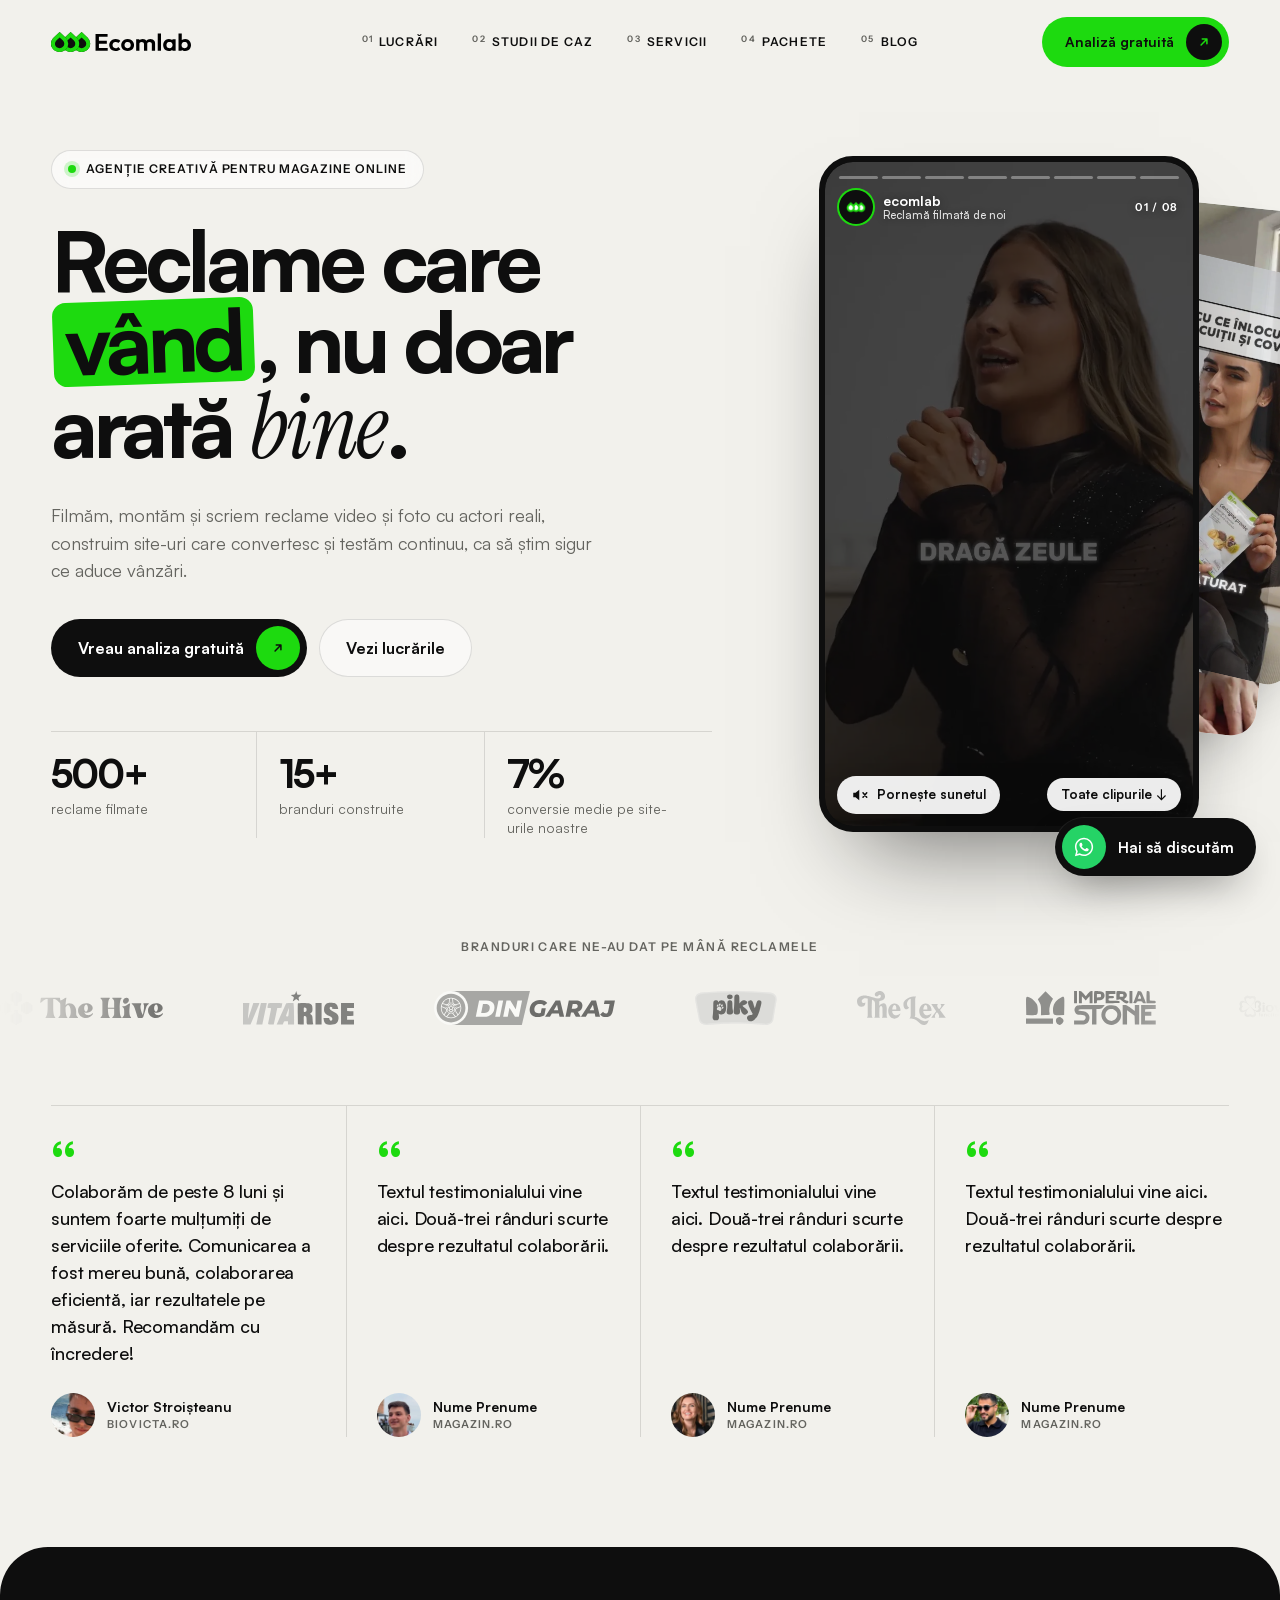
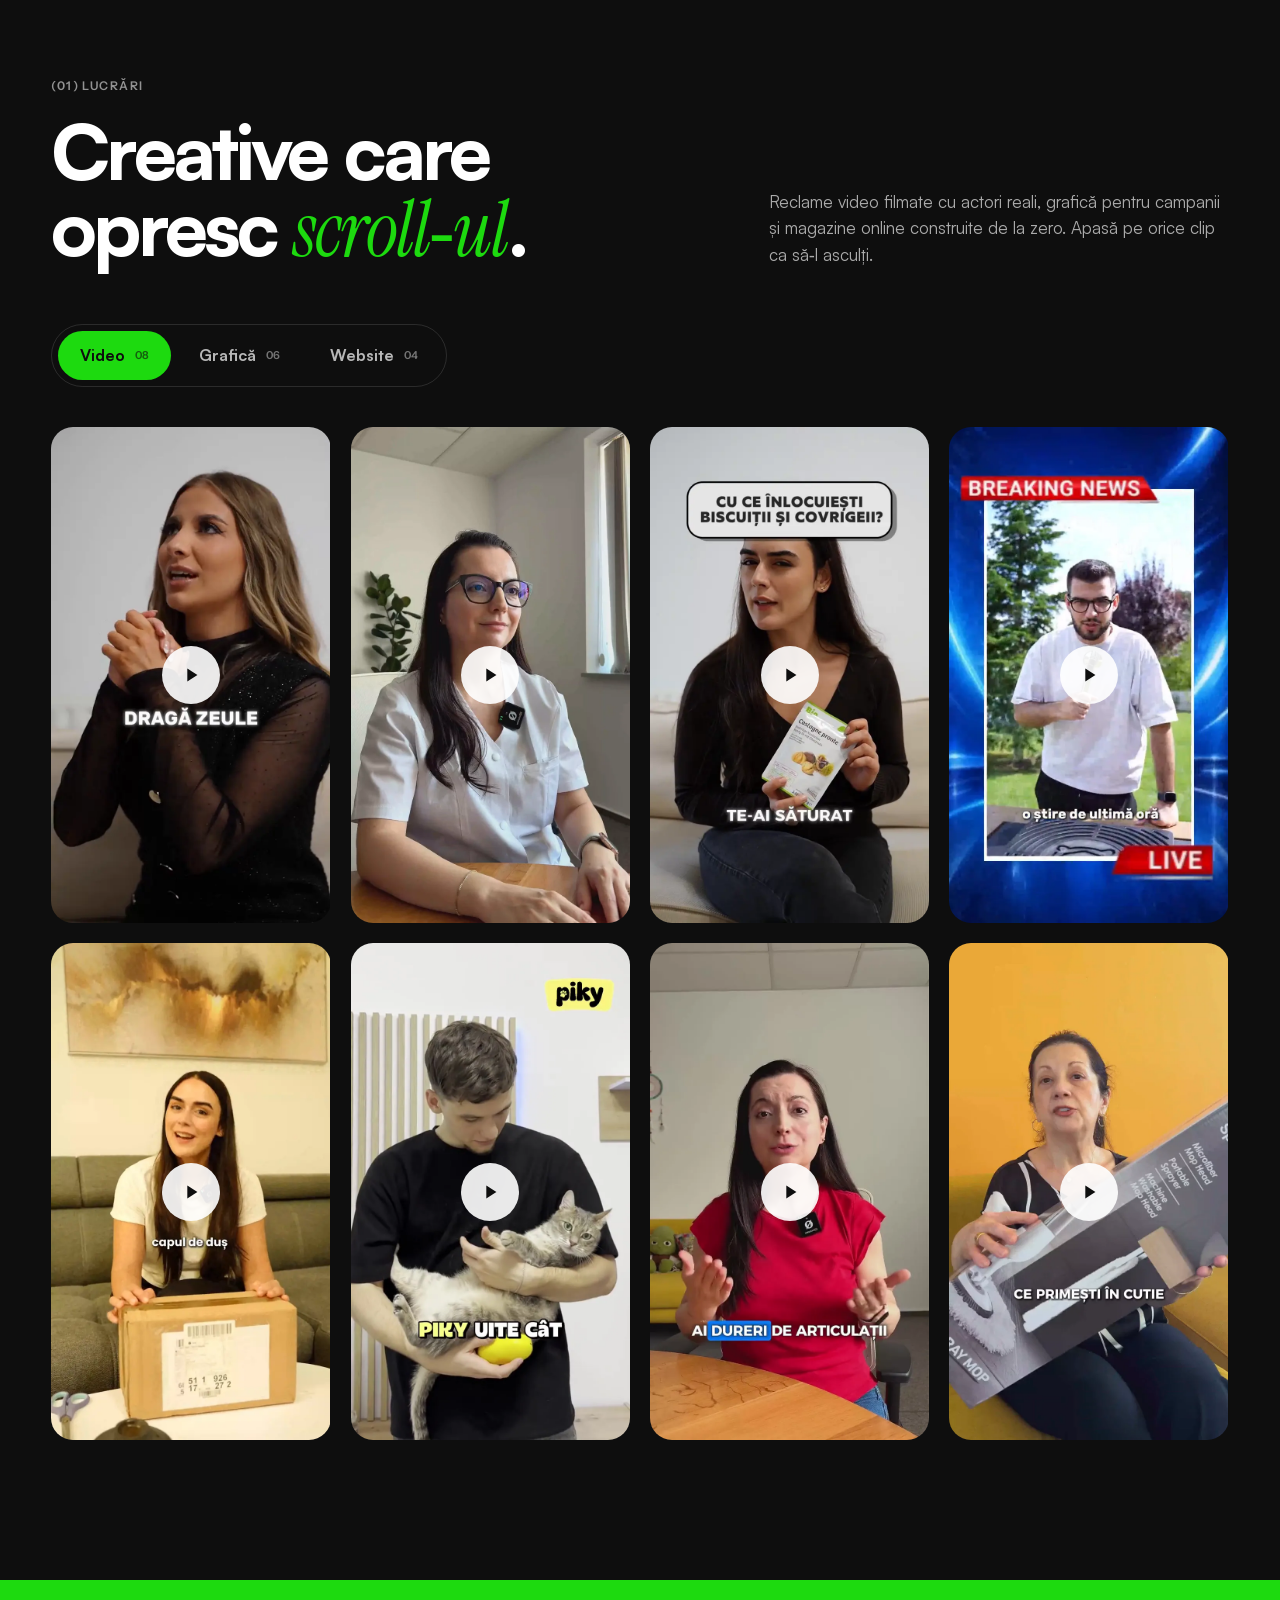
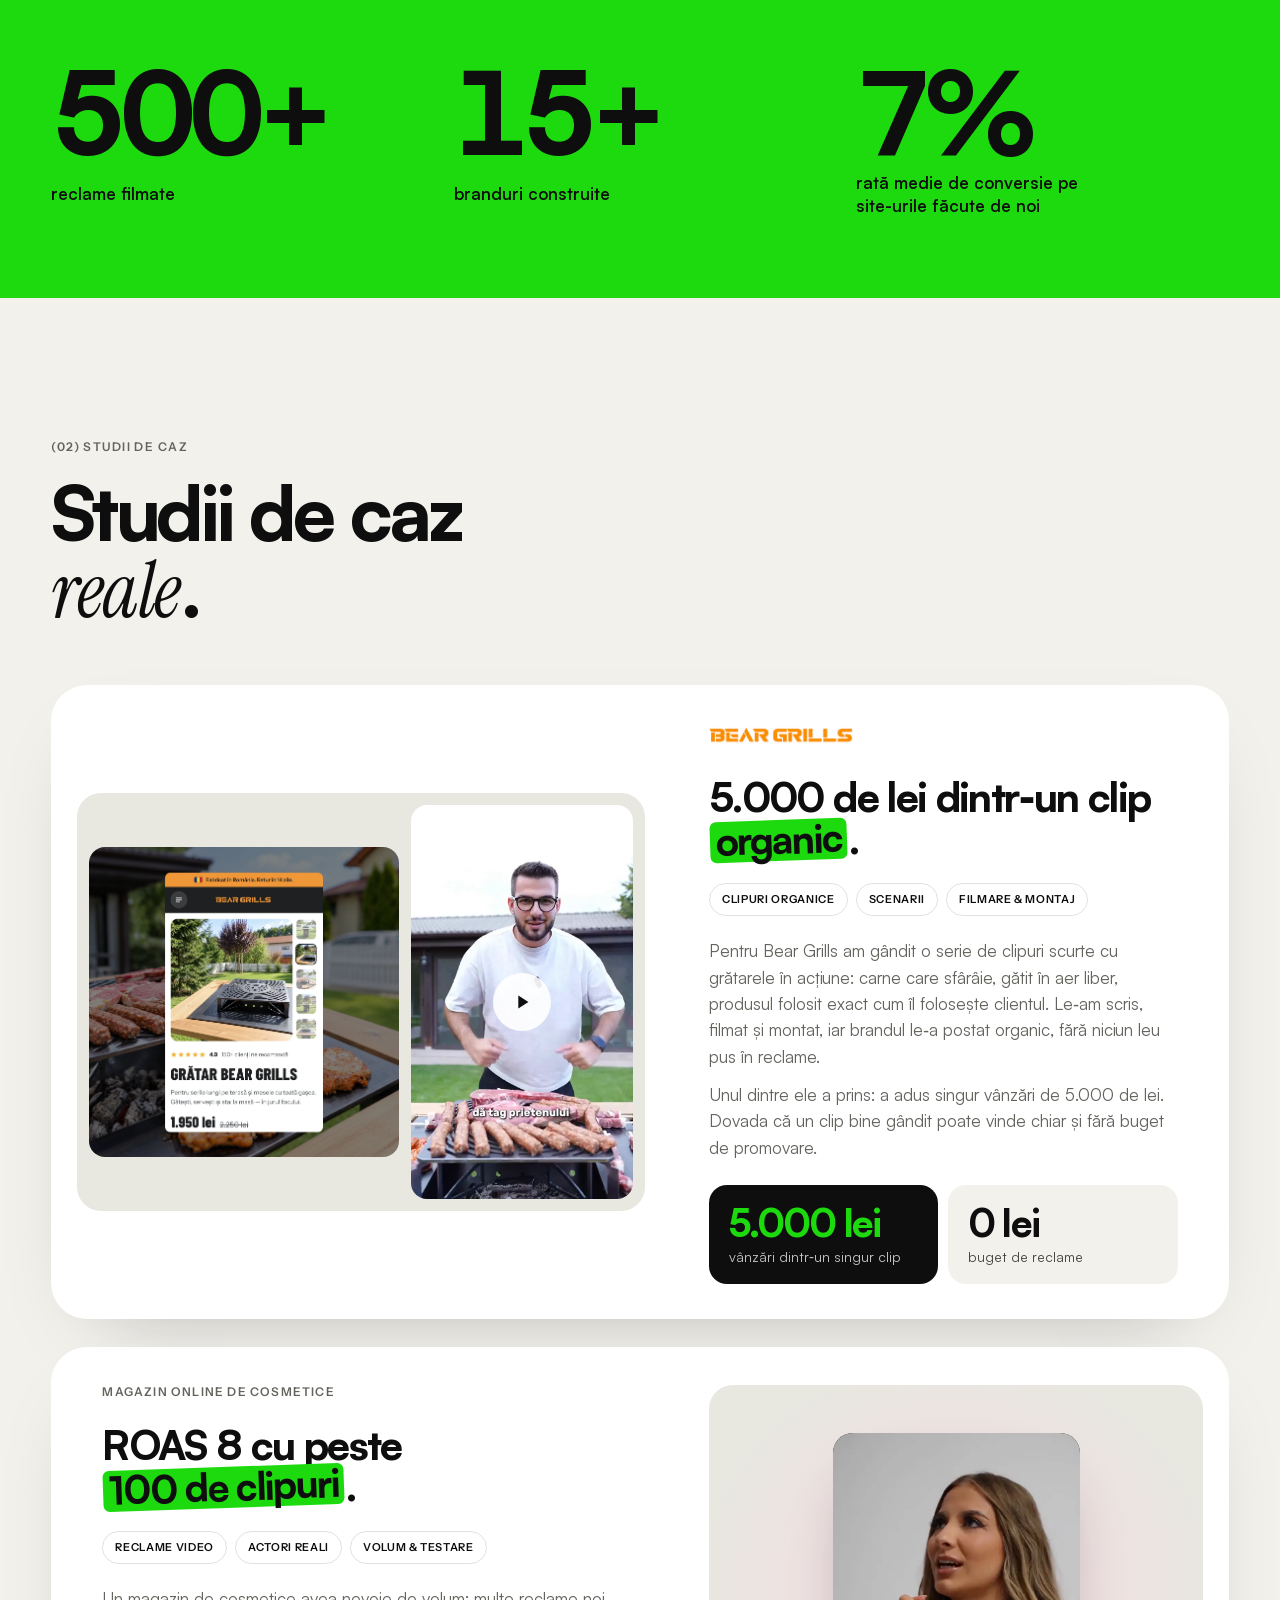
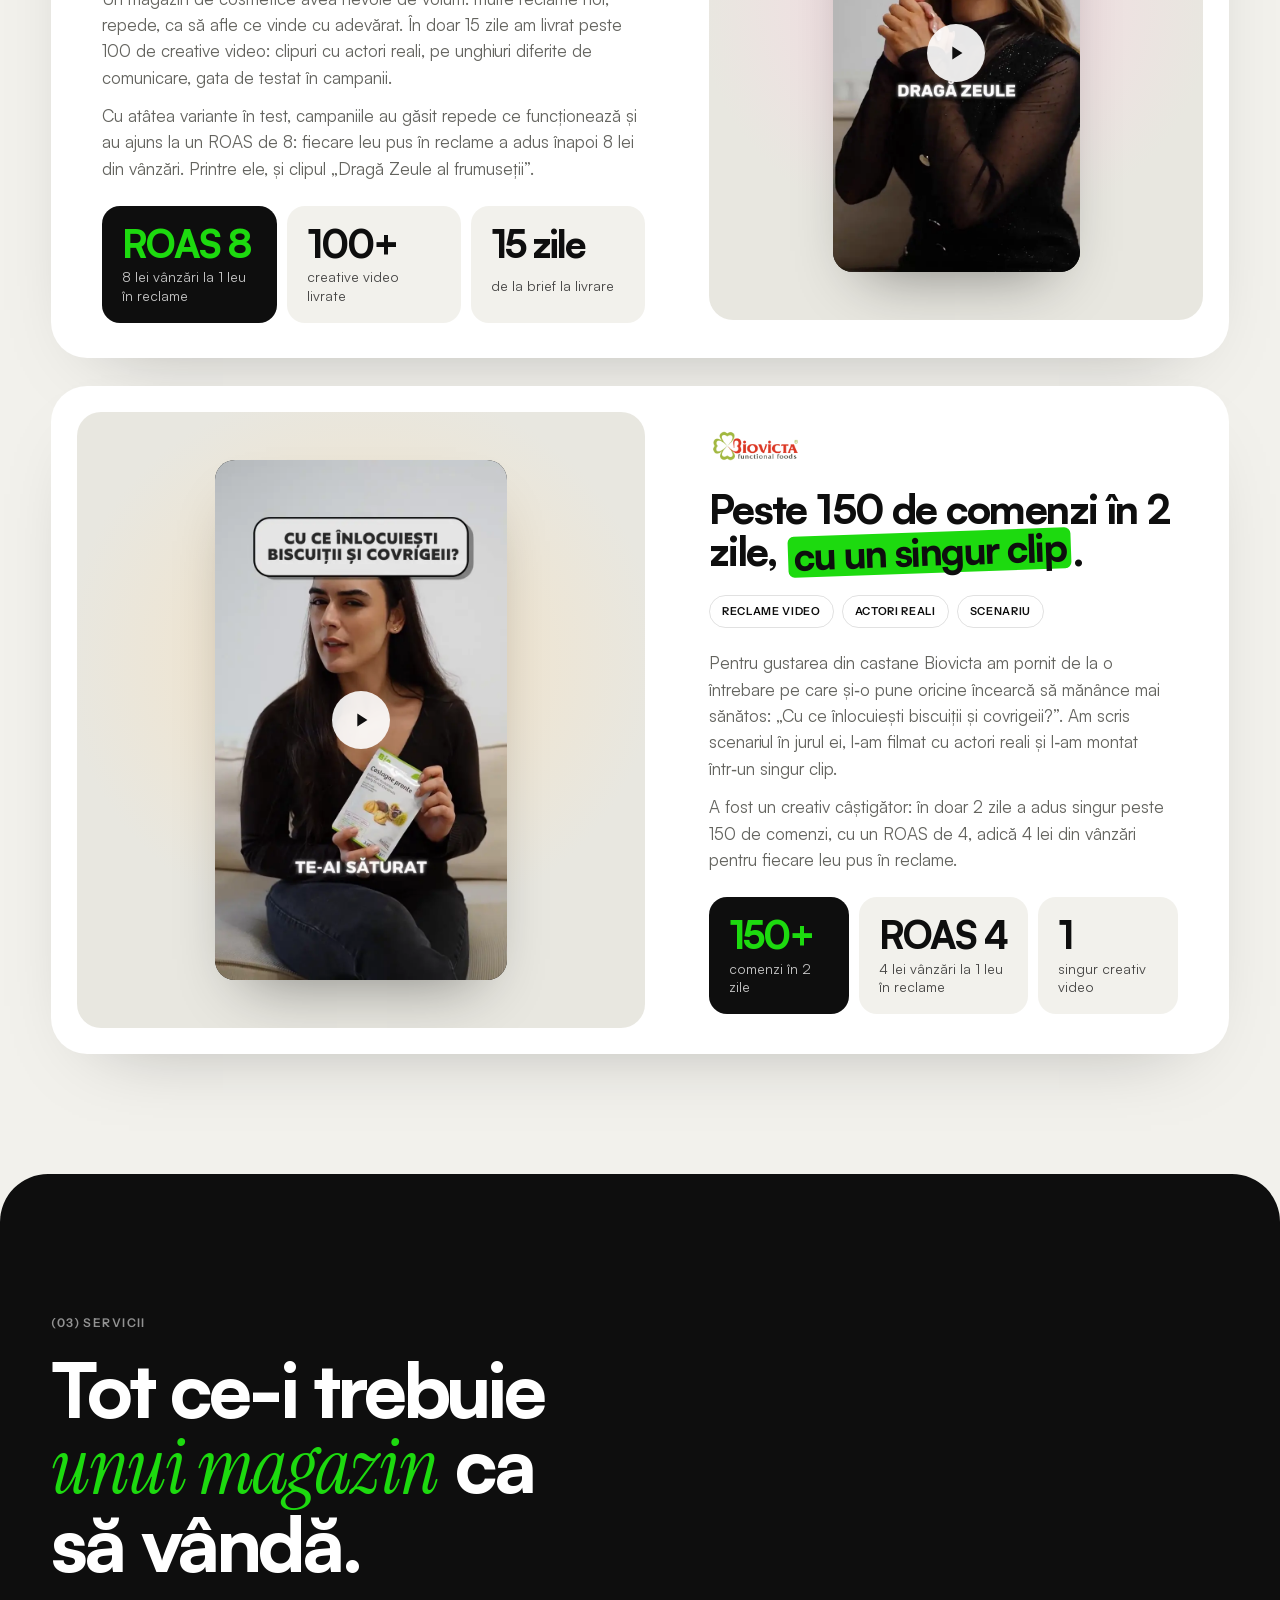
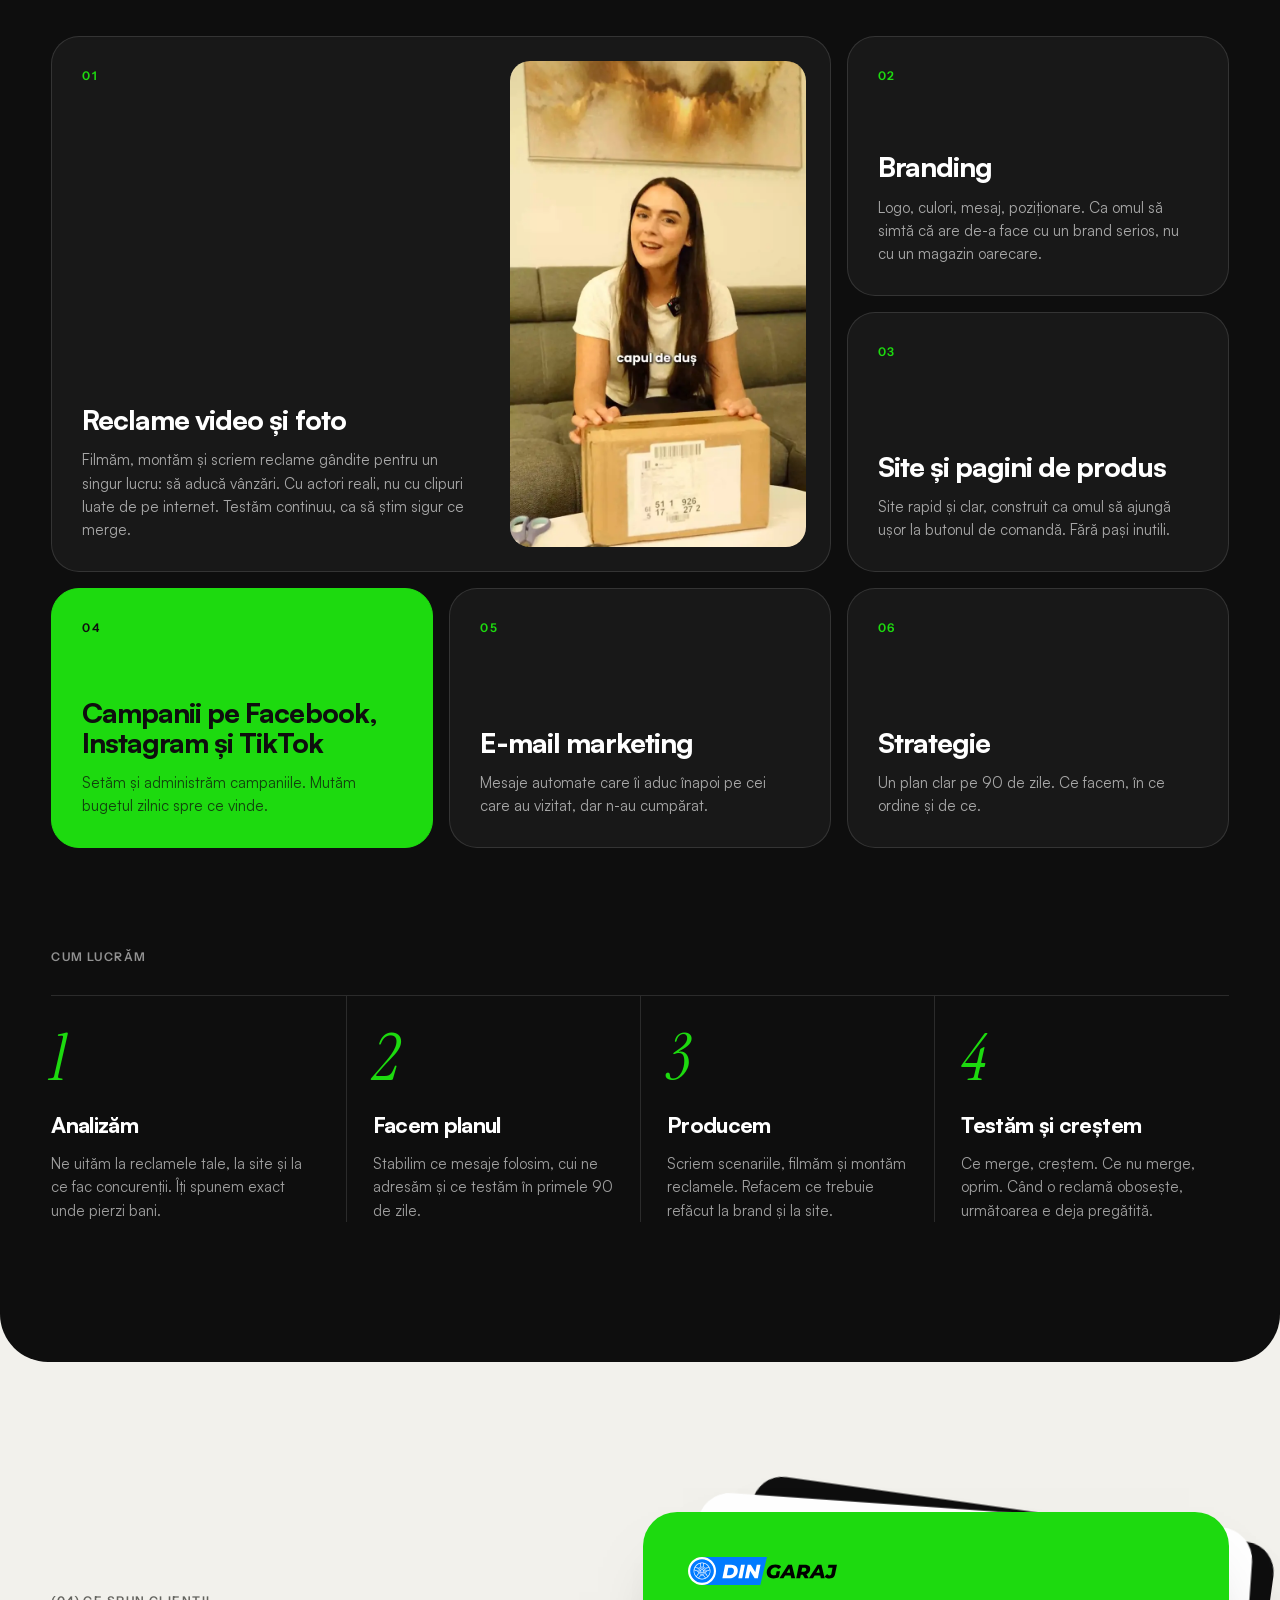
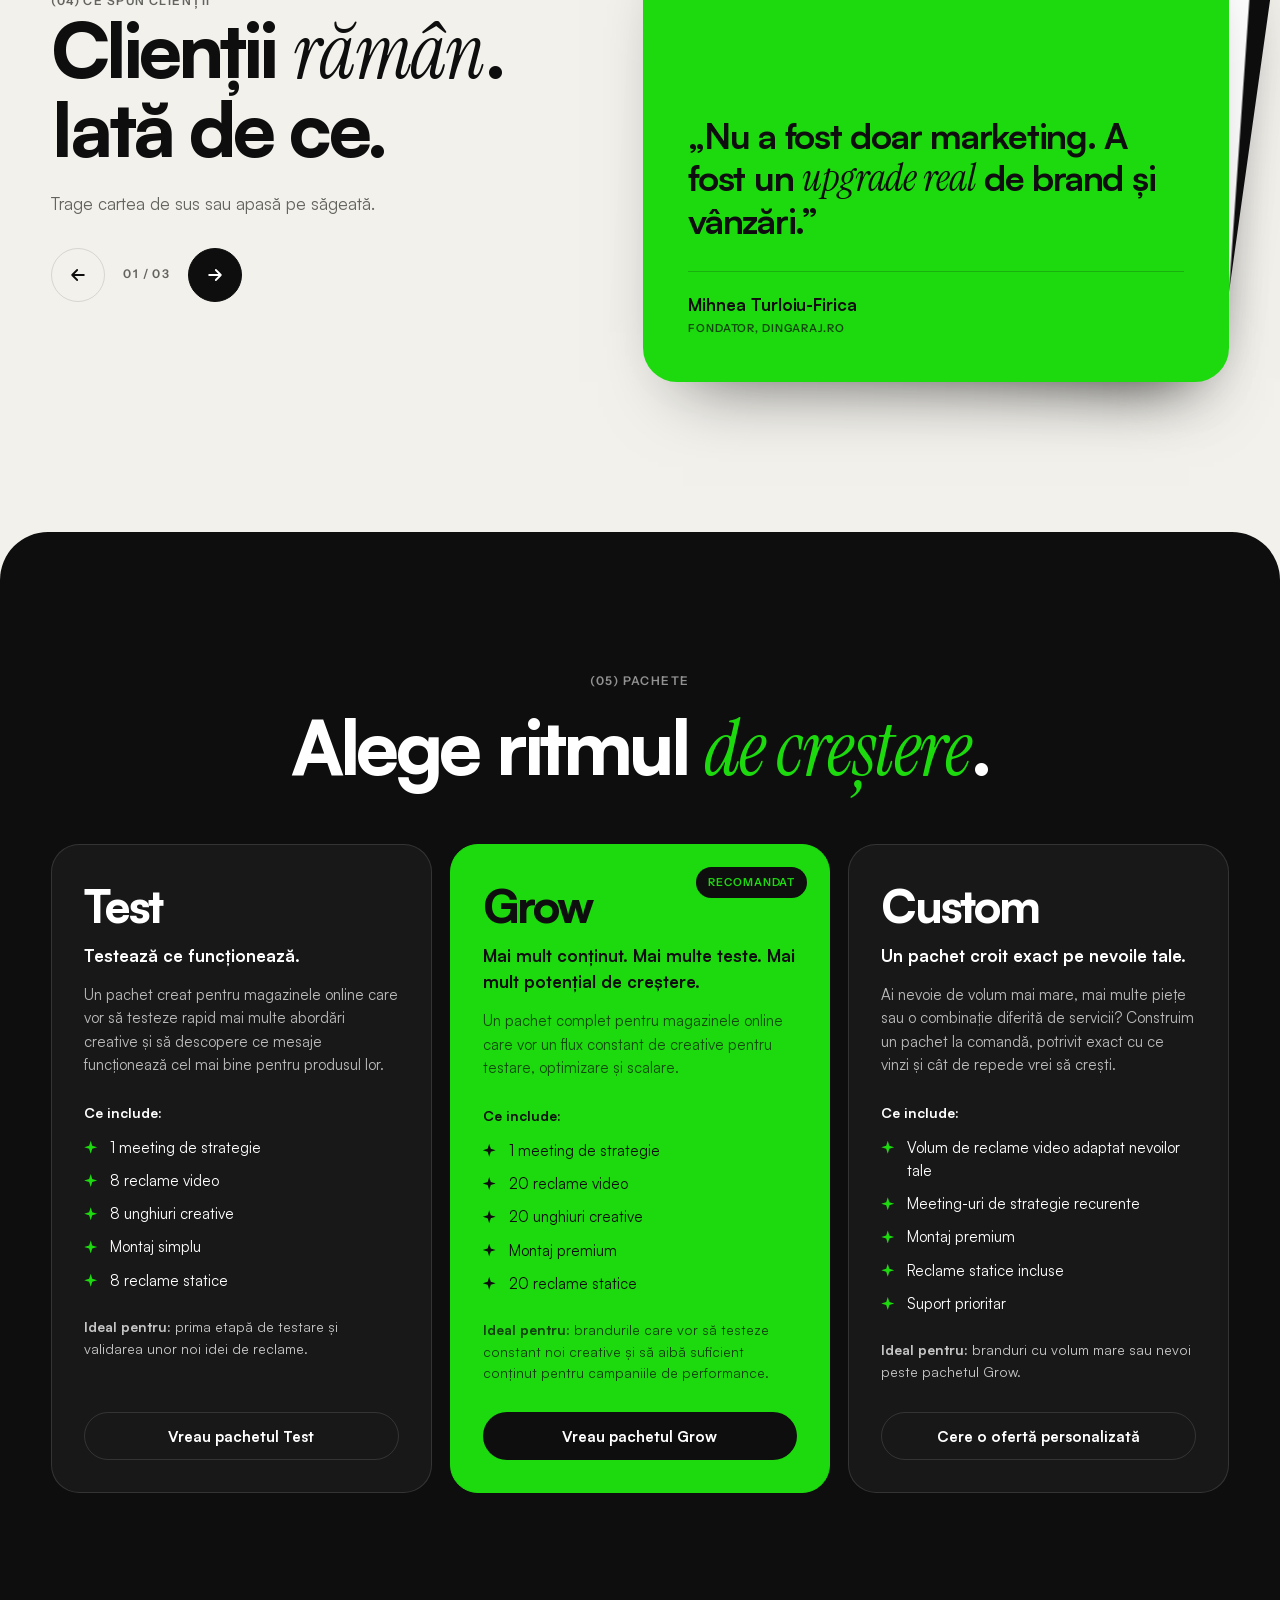
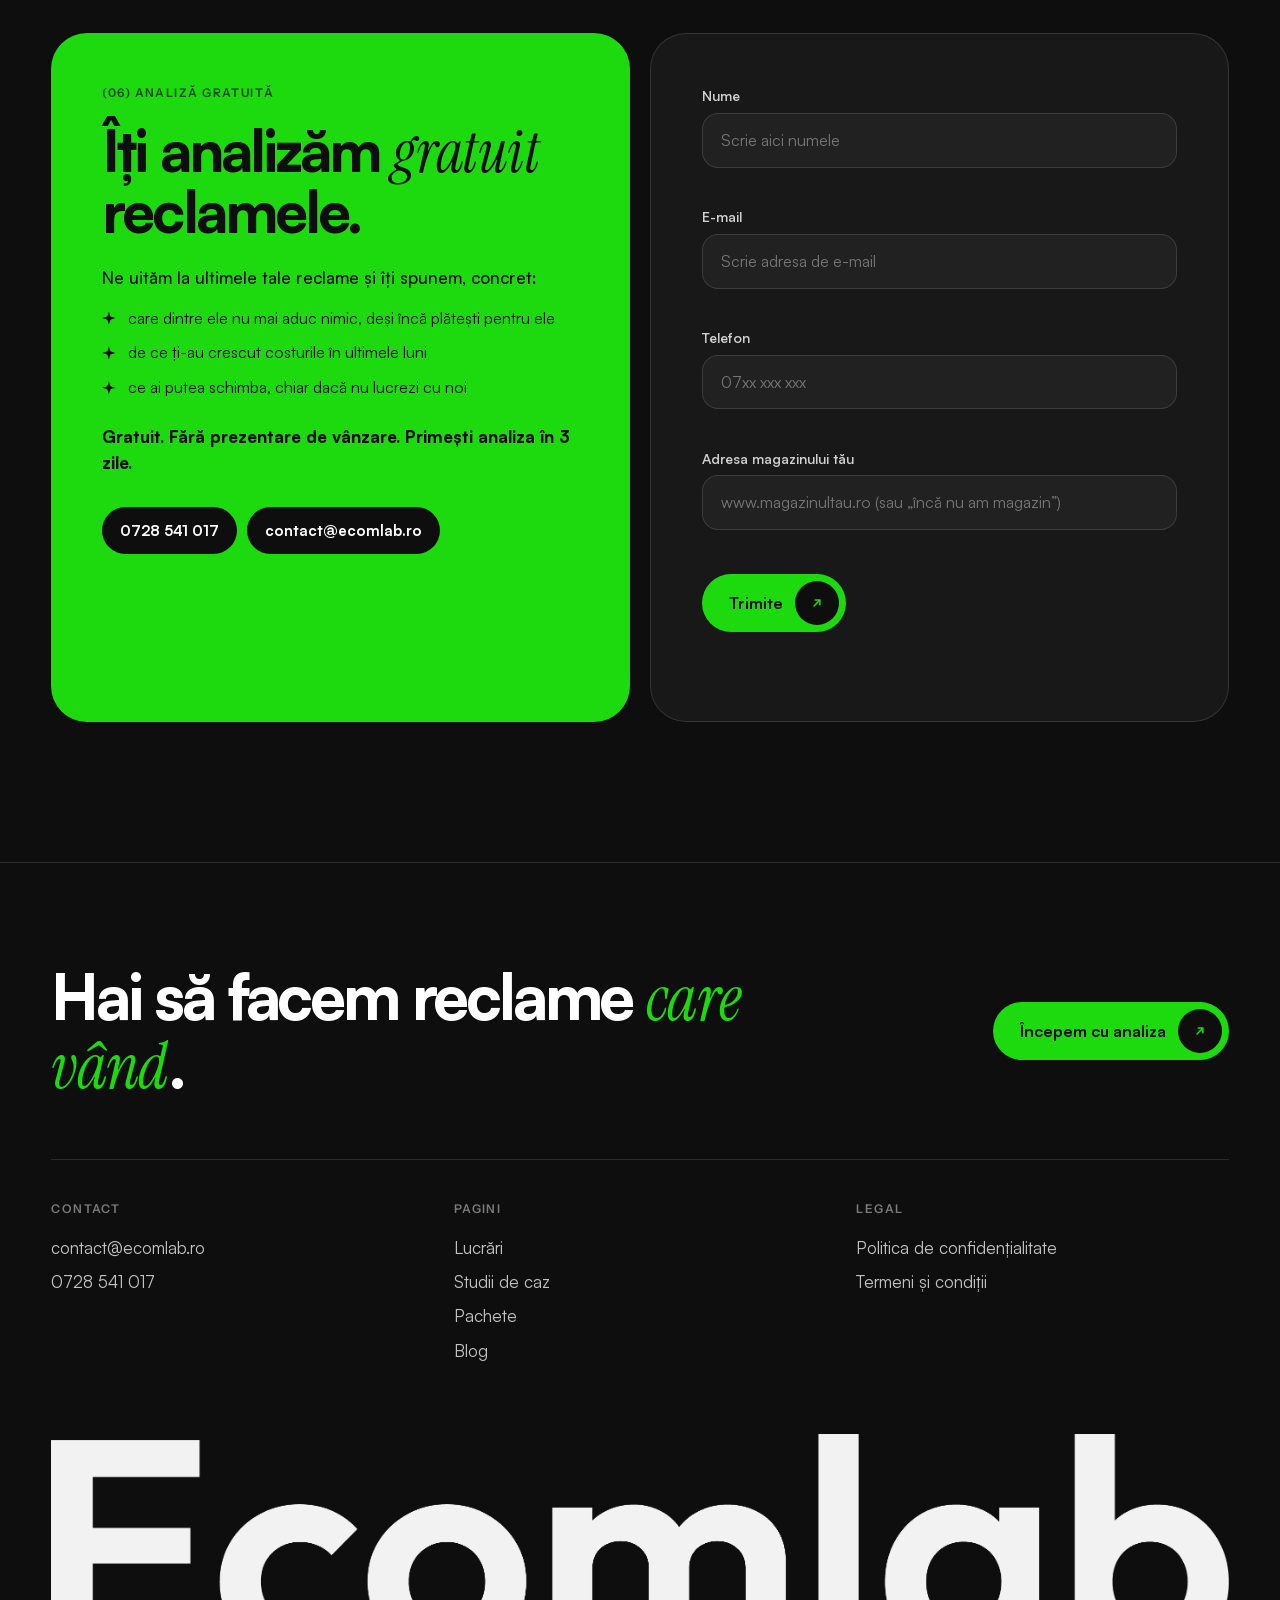
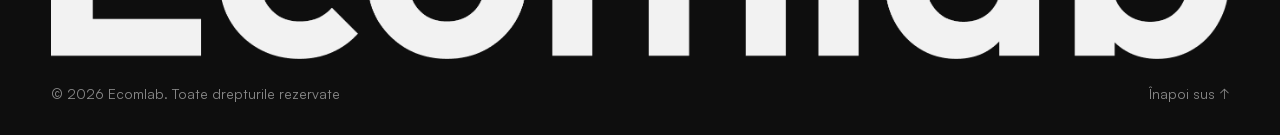
==== commit 245109ab: "Primul testimonial: Victor Stroișteanu, Biovicta.ro Co-Authored-By: Claude Opus 5.5 <noreply@anthrop" ====
--- a/index.html
+++ b/index.html
@@ -130,10 +130,10 @@
       <div class="wrap">
         <div class="reviews__grid">
           <figure class="review">
-            <blockquote class="review__text">Textul testimonialului vine aici. Două-trei rânduri scurte despre rezultatul colaborării.</blockquote>
+            <blockquote class="review__text">Colaborăm de peste 8 luni și suntem foarte mulțumiți de serviciile oferite. Comunicarea a fost mereu bună, colaborarea eficientă, iar rezultatele pe măsură. Recomandăm cu încredere!</blockquote>
             <figcaption class="review__who">
               <img class="review__photo" src="assets/reviews/review-1.webp" alt="" width="44" height="44" loading="lazy">
-              <span class="review__meta"><strong>Nume Prenume</strong><span>magazin.ro</span></span>
+              <span class="review__meta"><strong>Victor Stroișteanu</strong><span>Biovicta.ro</span></span>
             </figcaption>
           </figure>
           <figure class="review">
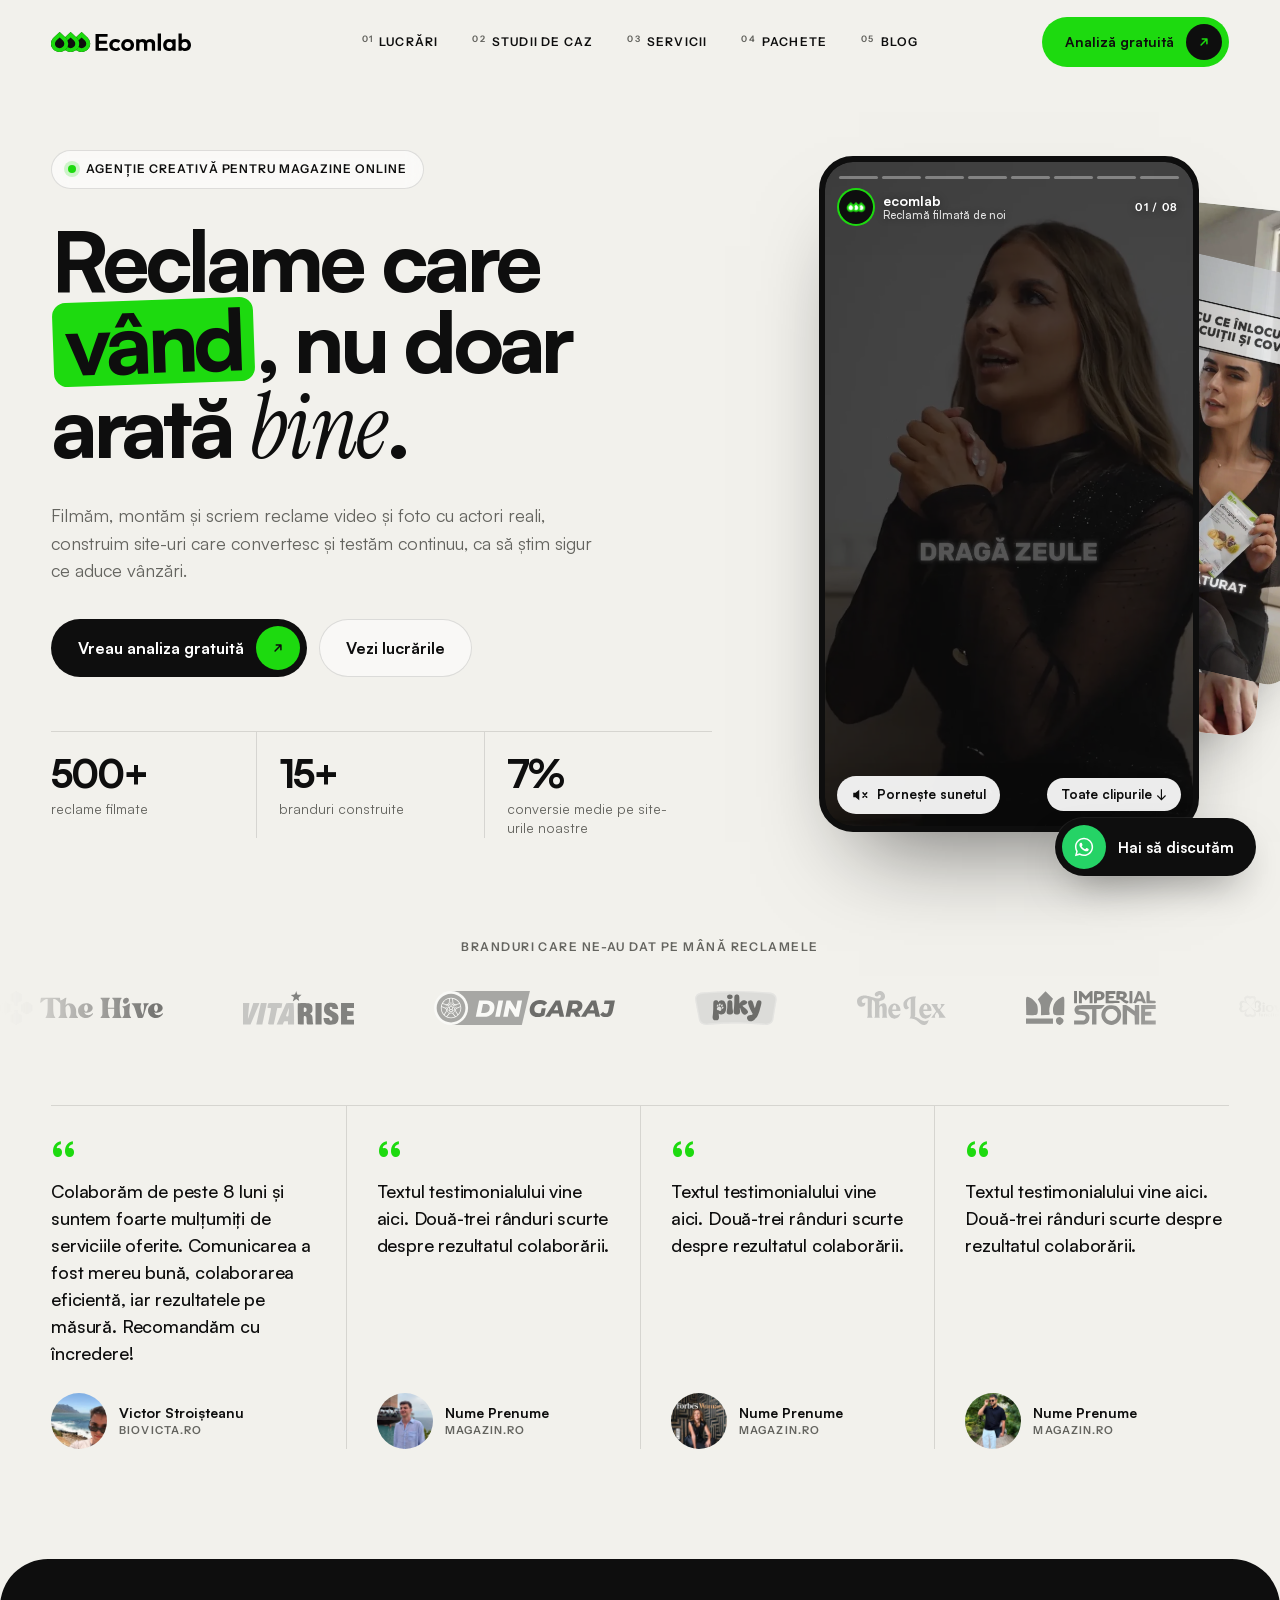
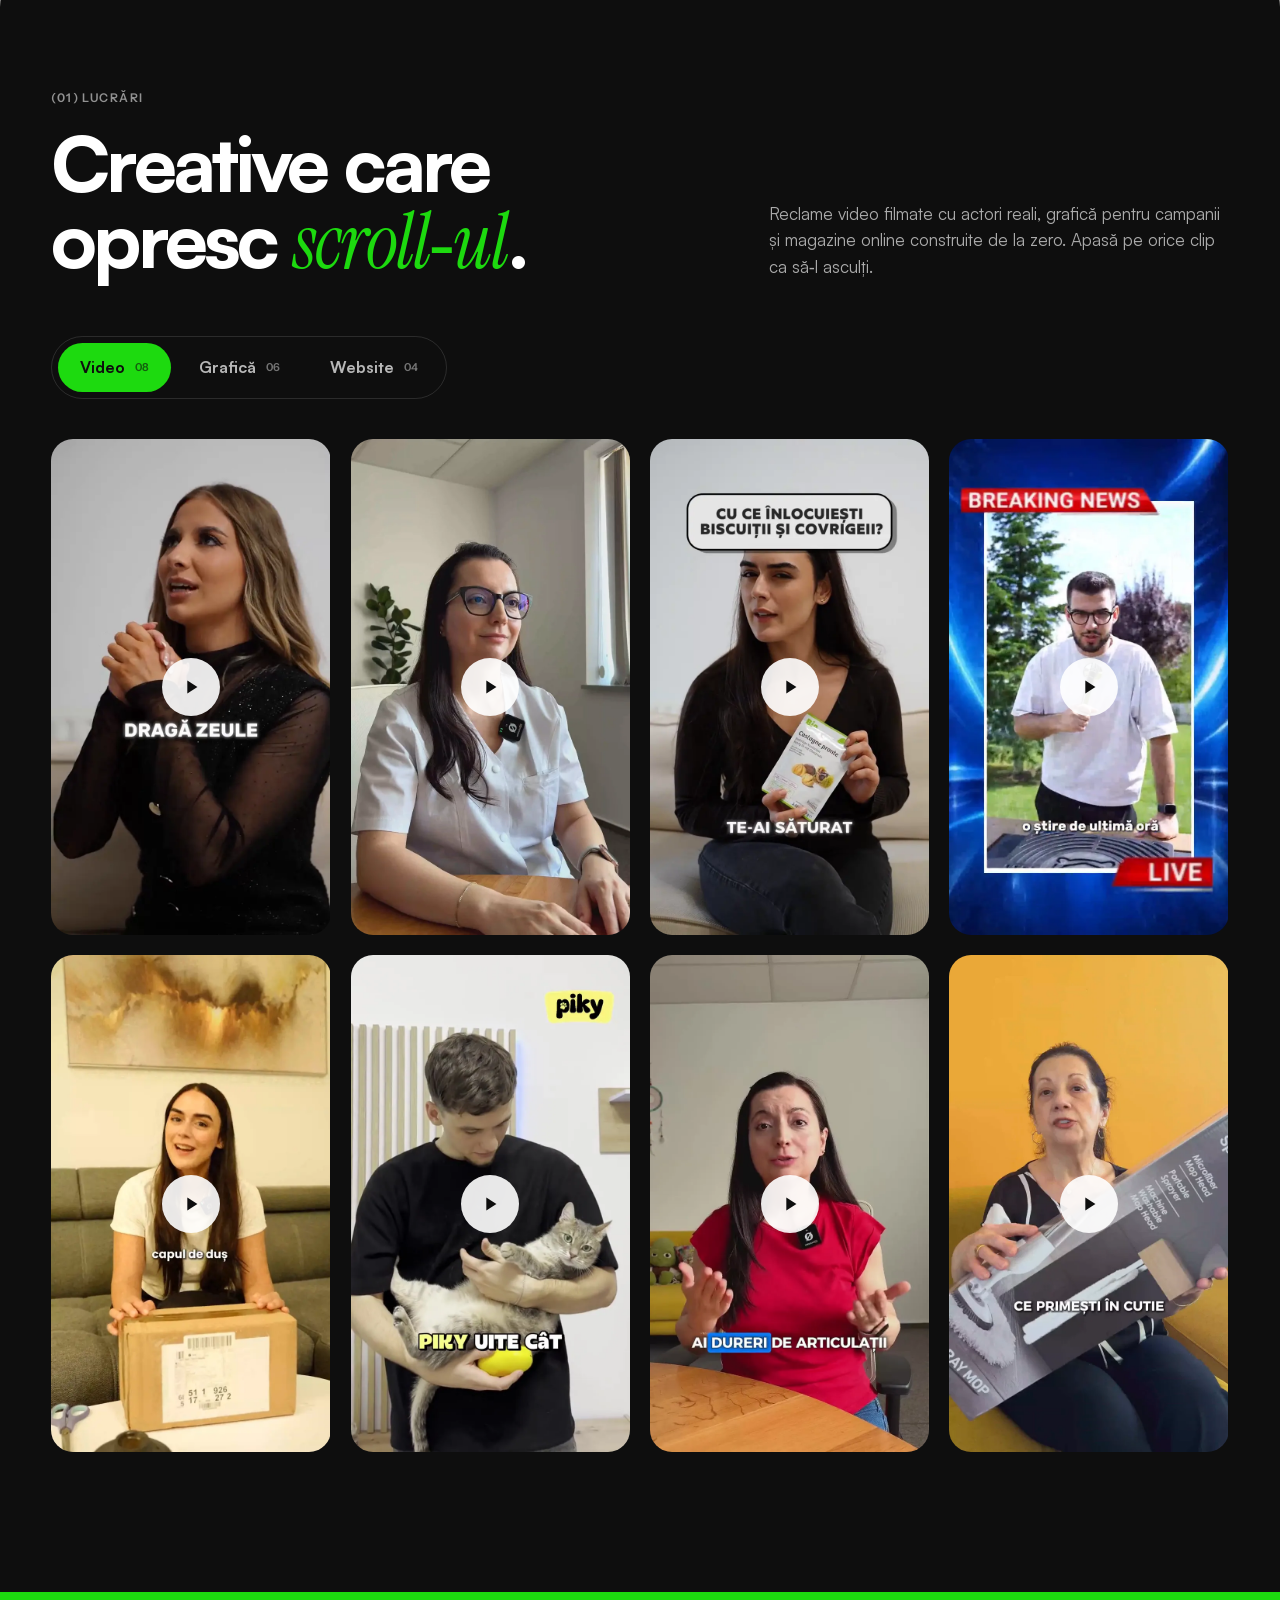
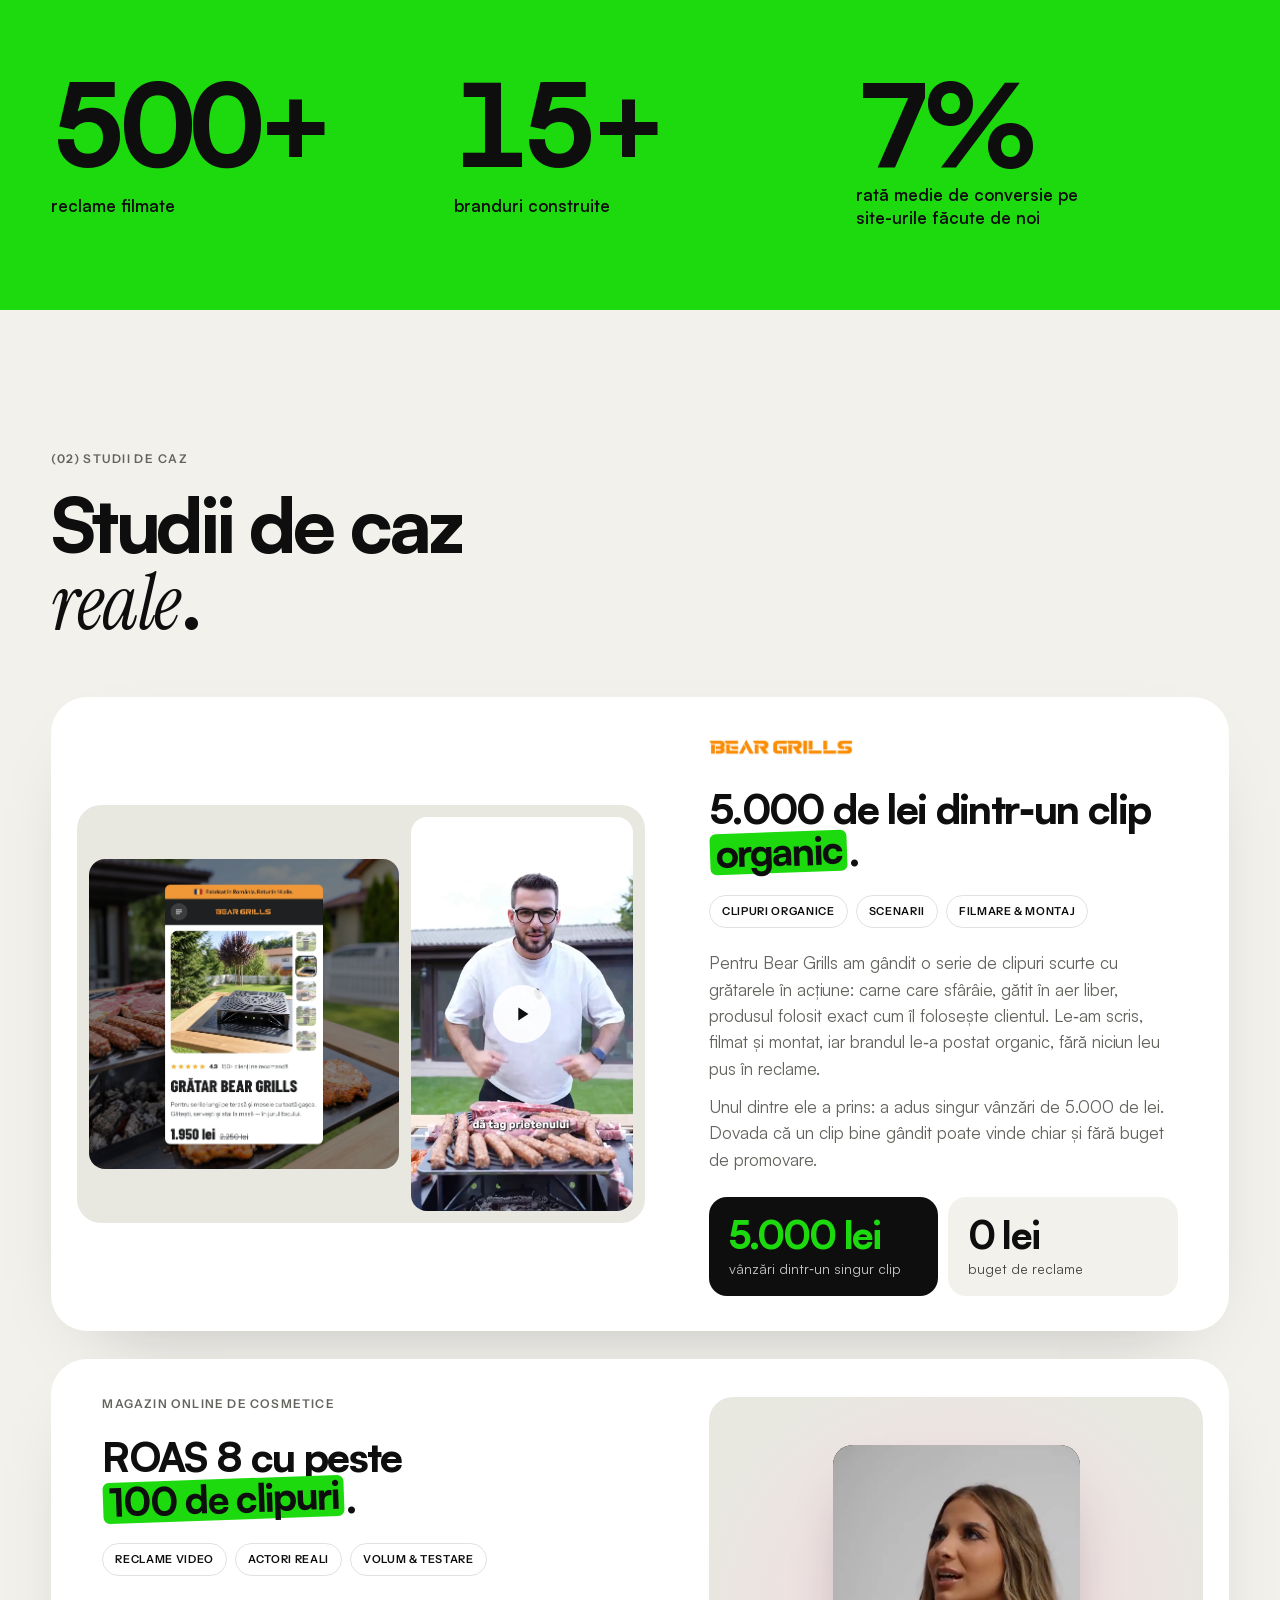
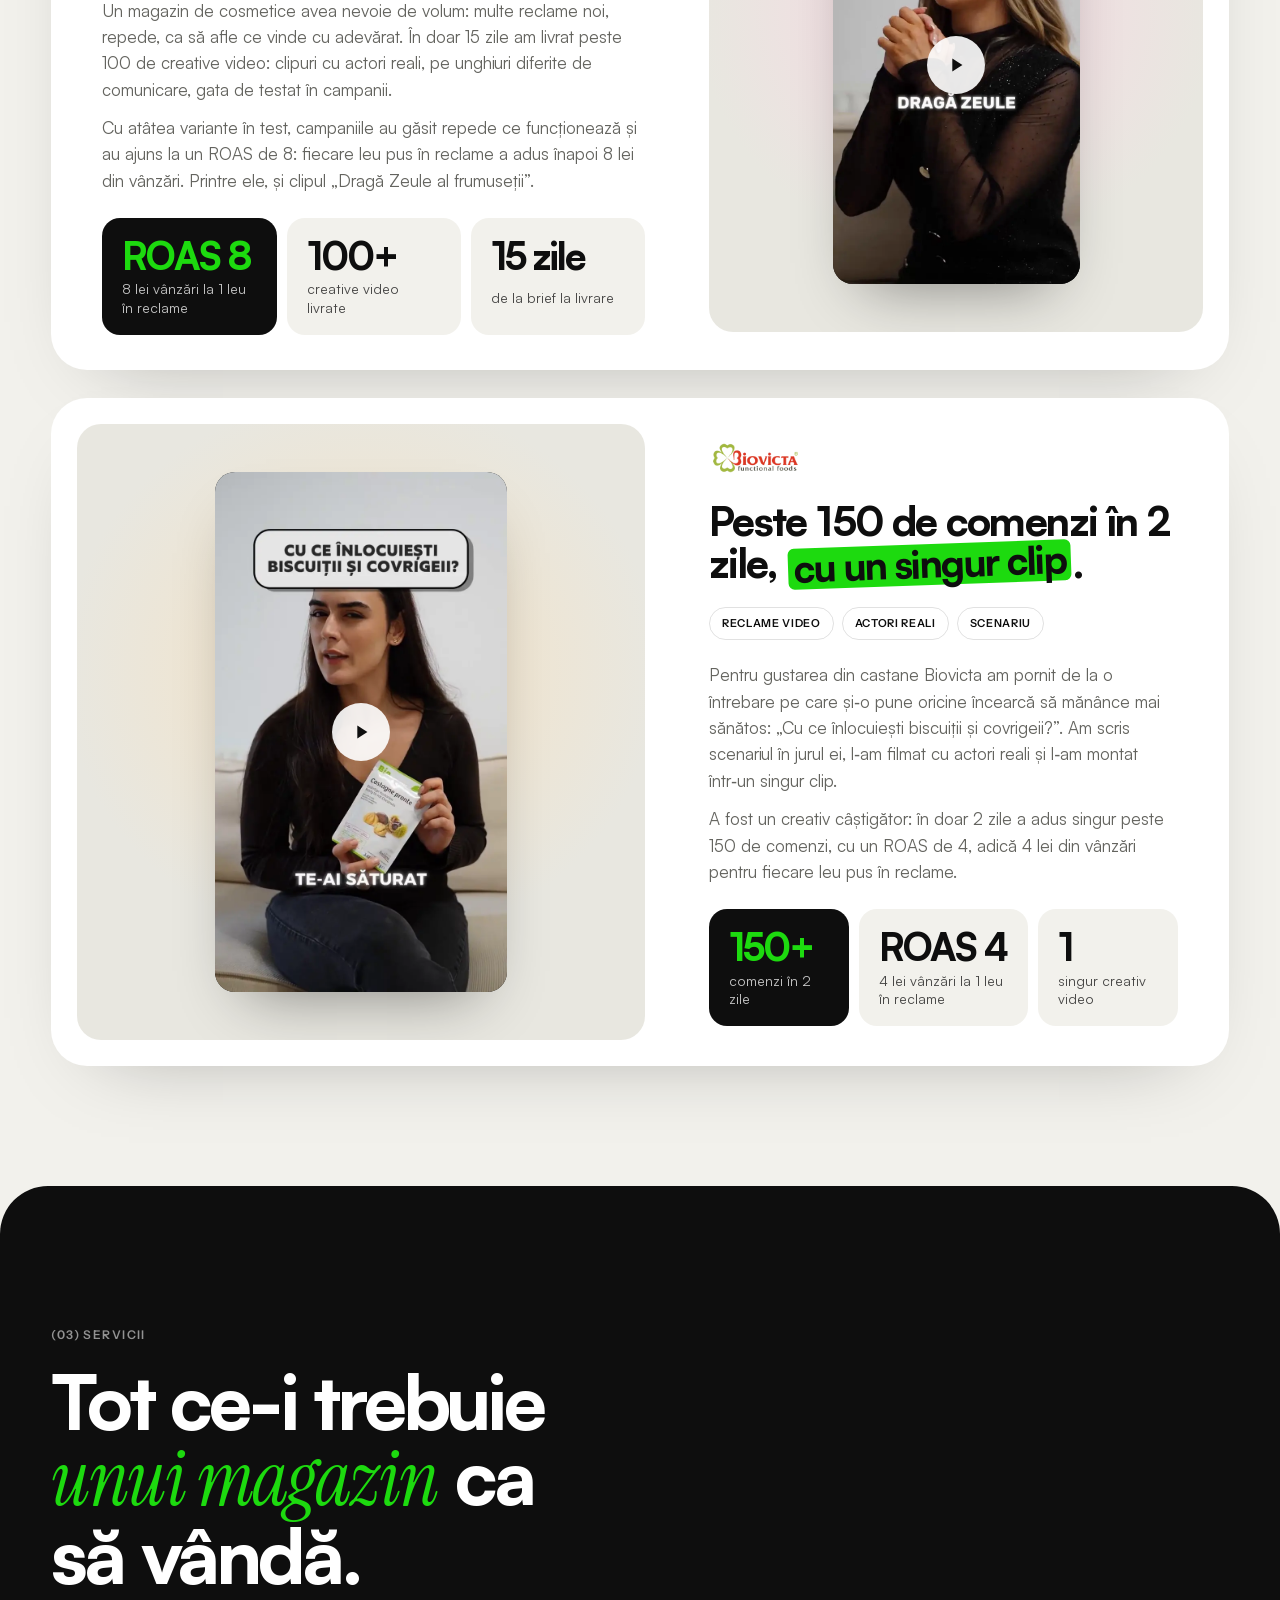
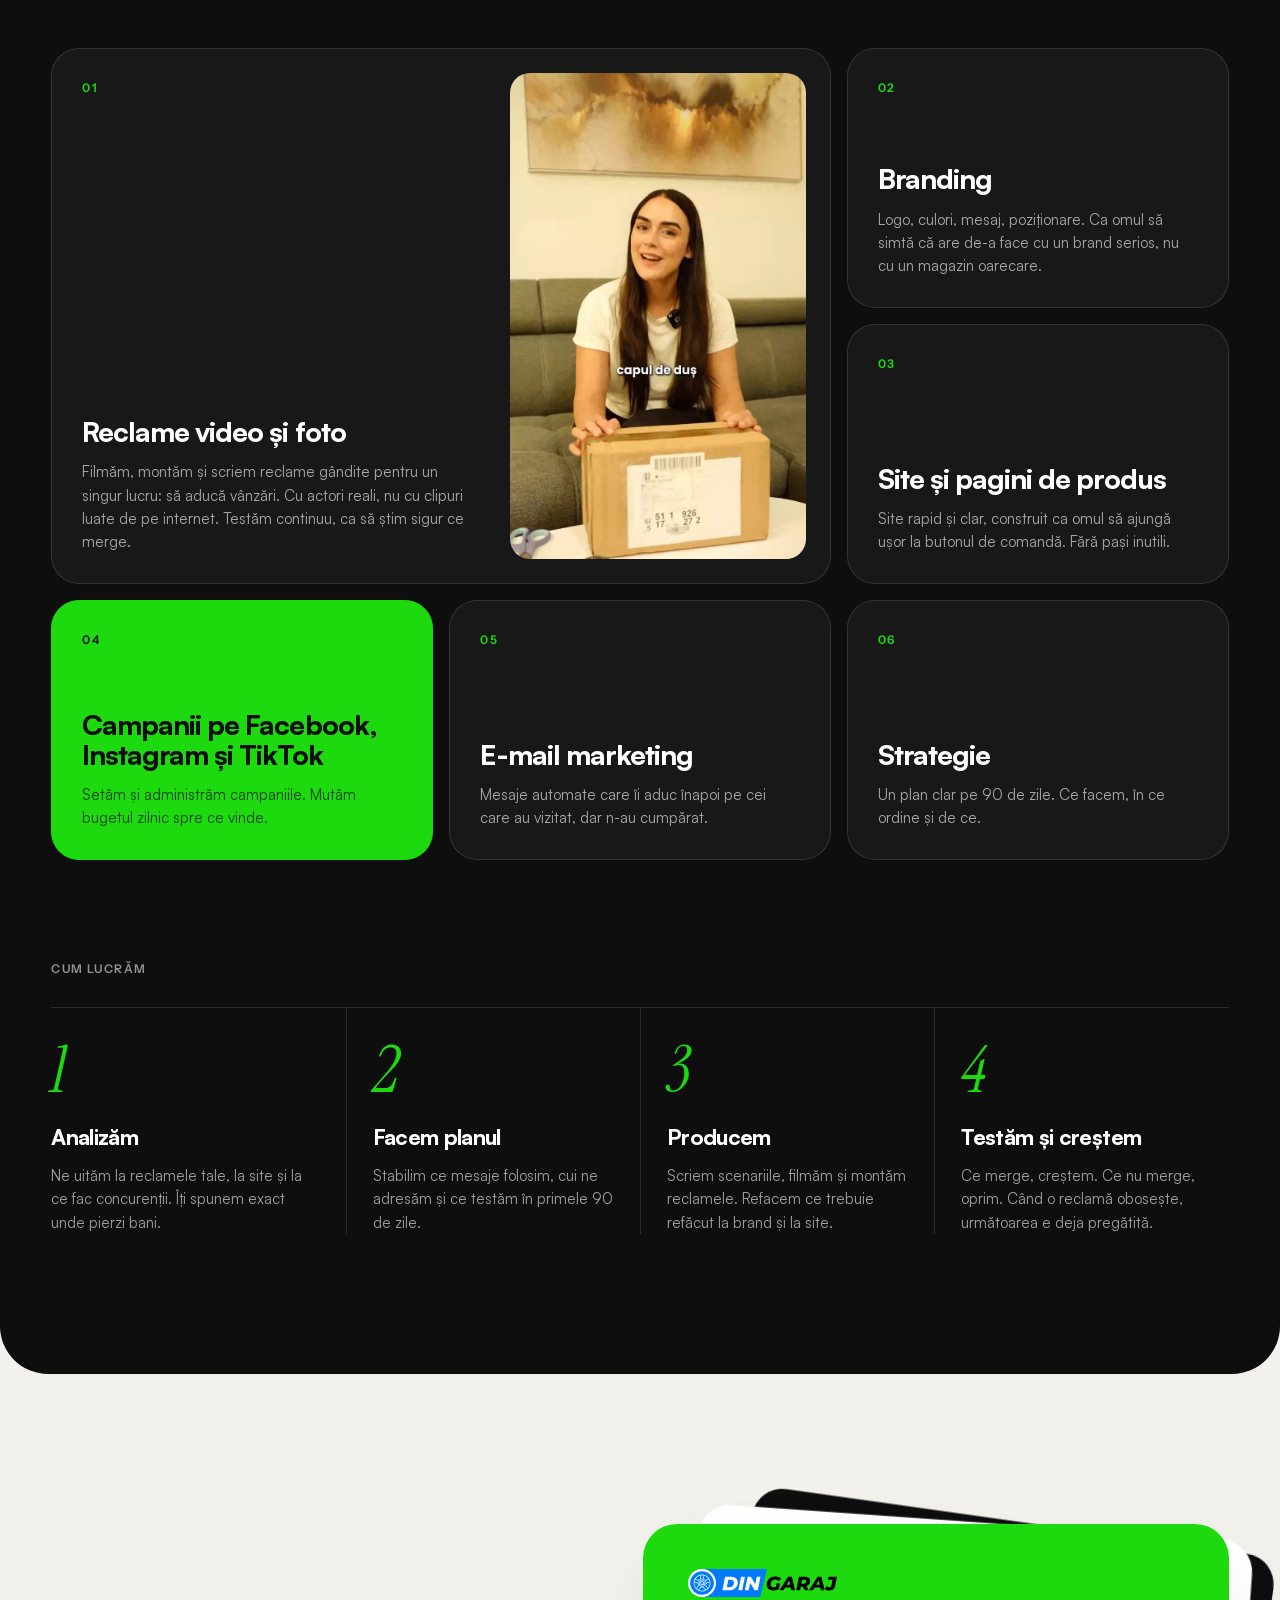
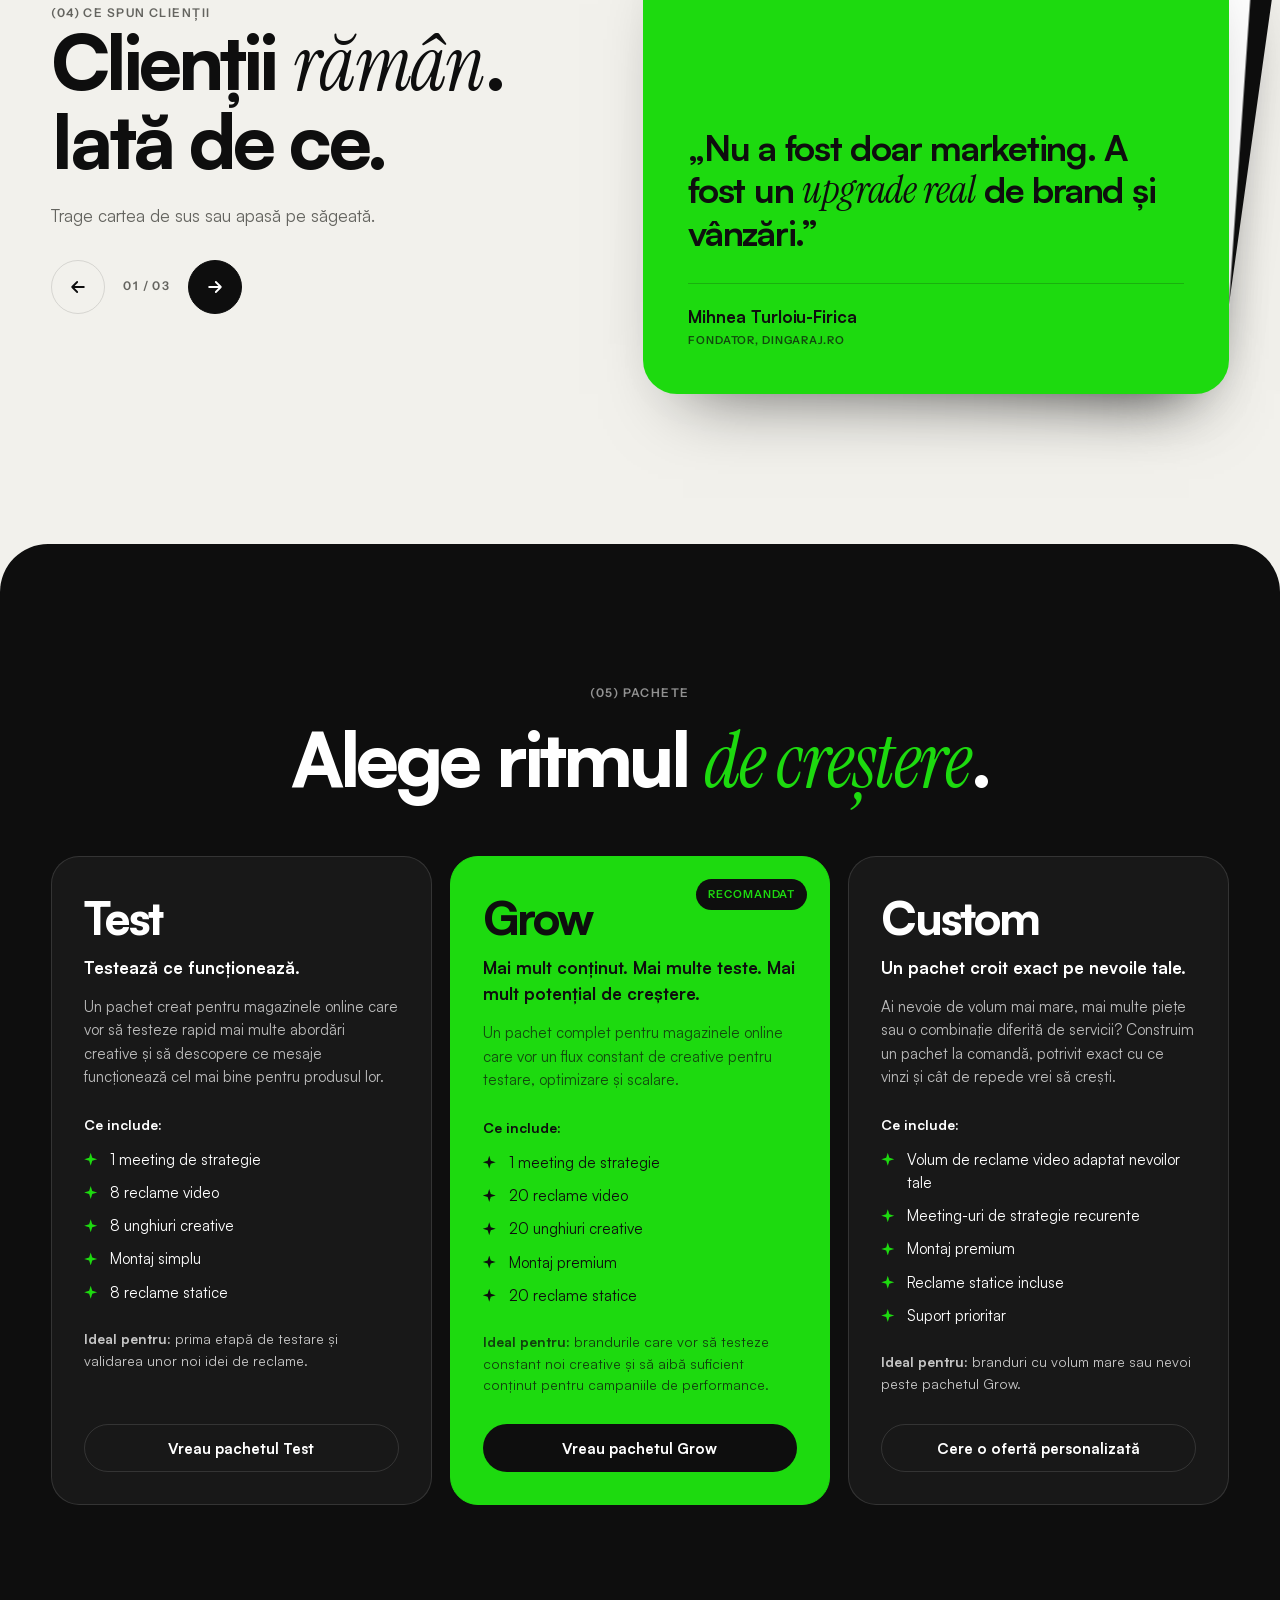
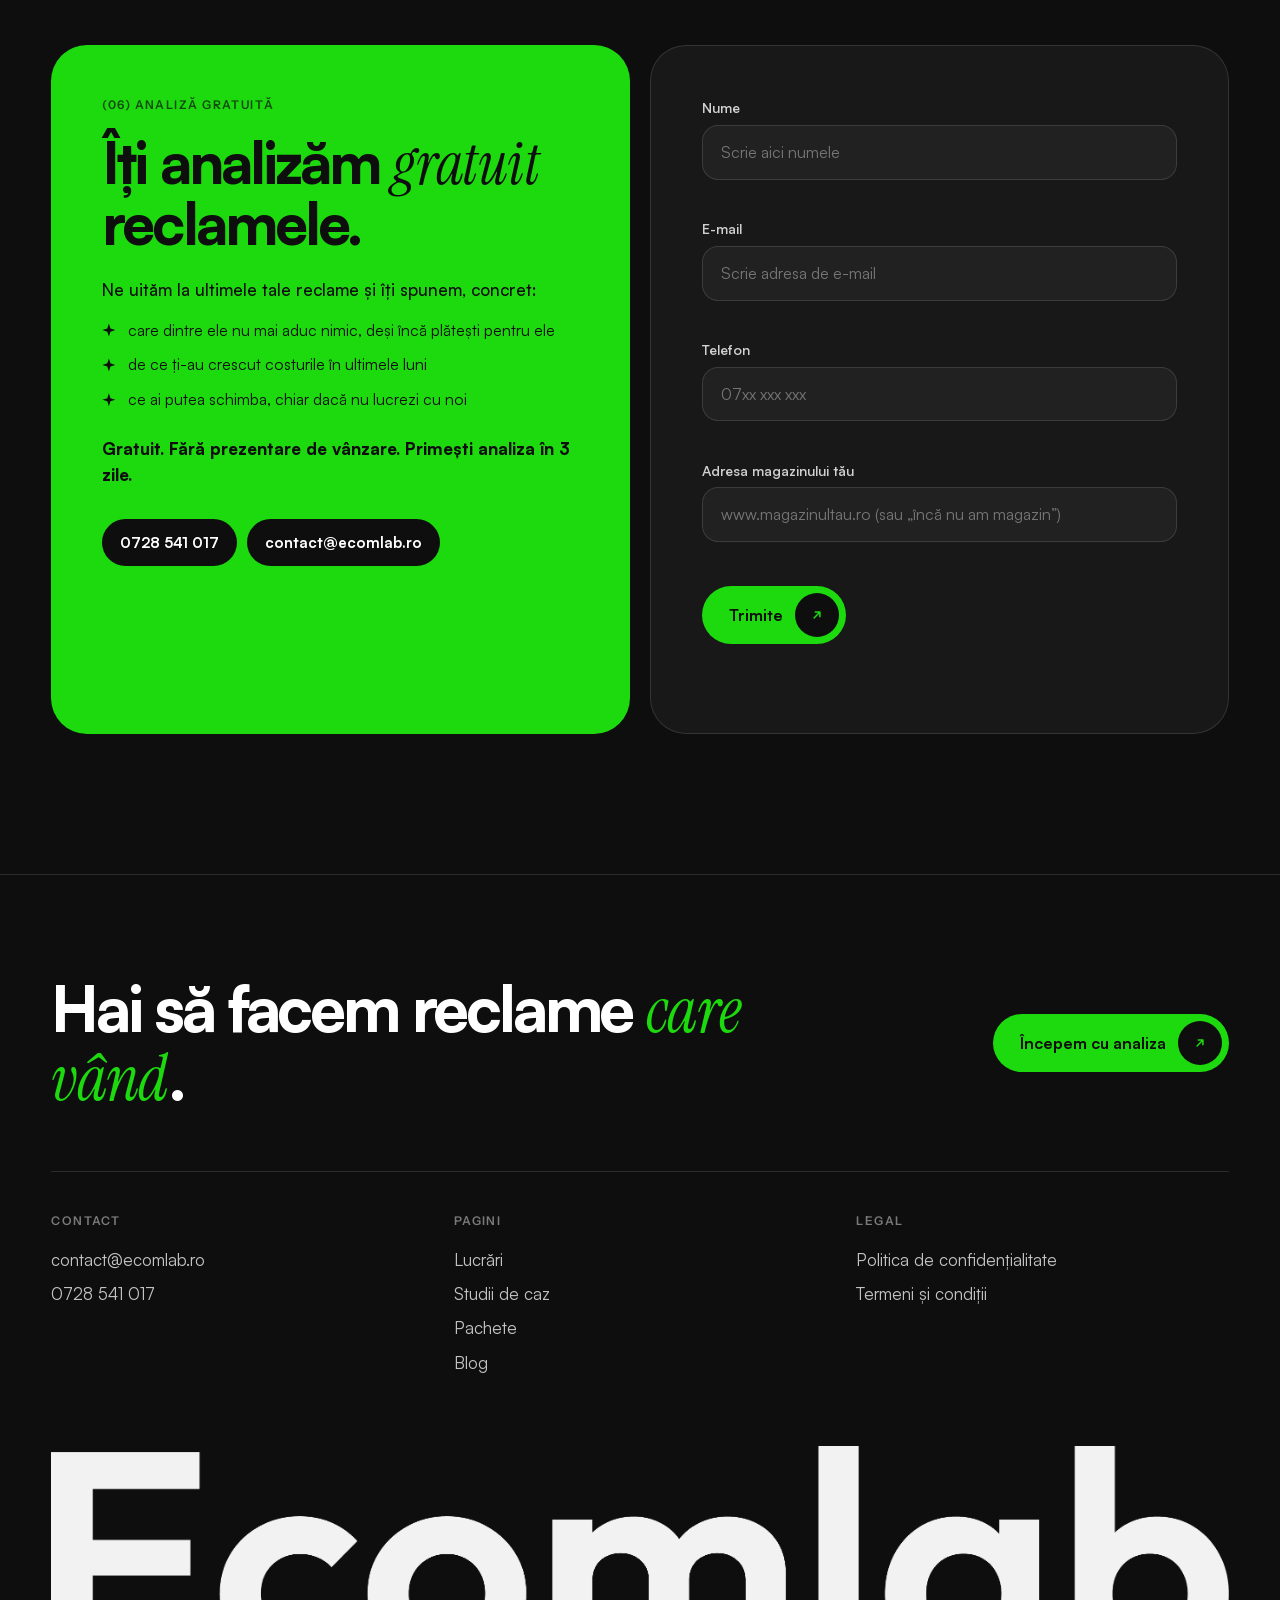
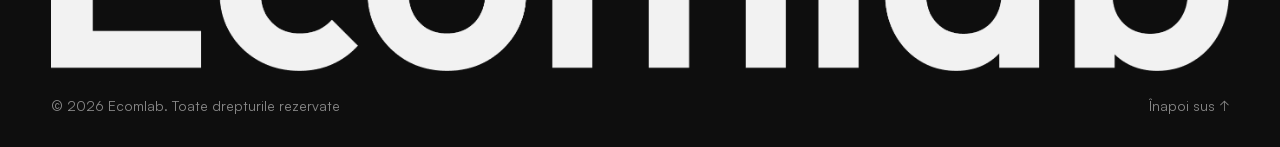
==== commit ffe9ce6e: "Testimoniale: pozele întregi, fără decupaj pe față, în cerc de 56px Co-Authored-By: Claude Opus 5.5 " ====
--- a/index.html
+++ b/index.html
@@ -19,7 +19,7 @@
   <link rel="preload" href="assets/fonts/instrument-serif-latin-400-italic.woff2" as="font" type="font/woff2" crossorigin>
   <script>document.documentElement.classList.add("js");</script>
   <link rel="stylesheet" href="css/fonts.css?v=6">
-  <link rel="stylesheet" href="css/landing.css?v=28">
+  <link rel="stylesheet" href="css/landing.css?v=29">
 </head>
 <body>
 
@@ -132,28 +132,28 @@
           <figure class="review">
             <blockquote class="review__text">Colaborăm de peste 8 luni și suntem foarte mulțumiți de serviciile oferite. Comunicarea a fost mereu bună, colaborarea eficientă, iar rezultatele pe măsură. Recomandăm cu încredere!</blockquote>
             <figcaption class="review__who">
-              <img class="review__photo" src="assets/reviews/review-1.webp" alt="" width="44" height="44" loading="lazy">
+              <img class="review__photo" src="assets/reviews/review-1.webp" alt="" width="56" height="56" loading="lazy">
               <span class="review__meta"><strong>Victor Stroișteanu</strong><span>Biovicta.ro</span></span>
             </figcaption>
           </figure>
           <figure class="review">
             <blockquote class="review__text">Textul testimonialului vine aici. Două-trei rânduri scurte despre rezultatul colaborării.</blockquote>
             <figcaption class="review__who">
-              <img class="review__photo" src="assets/reviews/review-2.webp" alt="" width="44" height="44" loading="lazy">
+              <img class="review__photo" src="assets/reviews/review-2.webp" alt="" width="56" height="56" loading="lazy">
               <span class="review__meta"><strong>Nume Prenume</strong><span>magazin.ro</span></span>
             </figcaption>
           </figure>
           <figure class="review">
             <blockquote class="review__text">Textul testimonialului vine aici. Două-trei rânduri scurte despre rezultatul colaborării.</blockquote>
             <figcaption class="review__who">
-              <img class="review__photo" src="assets/reviews/review-3.webp" alt="" width="44" height="44" loading="lazy">
+              <img class="review__photo" src="assets/reviews/review-3.webp" alt="" width="56" height="56" loading="lazy">
               <span class="review__meta"><strong>Nume Prenume</strong><span>magazin.ro</span></span>
             </figcaption>
           </figure>
           <figure class="review">
             <blockquote class="review__text">Textul testimonialului vine aici. Două-trei rânduri scurte despre rezultatul colaborării.</blockquote>
             <figcaption class="review__who">
-              <img class="review__photo" src="assets/reviews/review-4.webp" alt="" width="44" height="44" loading="lazy">
+              <img class="review__photo" src="assets/reviews/review-4.webp" alt="" width="56" height="56" loading="lazy">
               <span class="review__meta"><strong>Nume Prenume</strong><span>magazin.ro</span></span>
             </figcaption>
           </figure>
--- a/css/landing.css
+++ b/css/landing.css
@@ -699,8 +699,8 @@
 
 .review__photo {
   flex: none;
-  width: 44px;
-  height: 44px;
+  width: 56px;
+  height: 56px;
   border-radius: 50%;
   object-fit: cover;
   background: var(--paper-2);
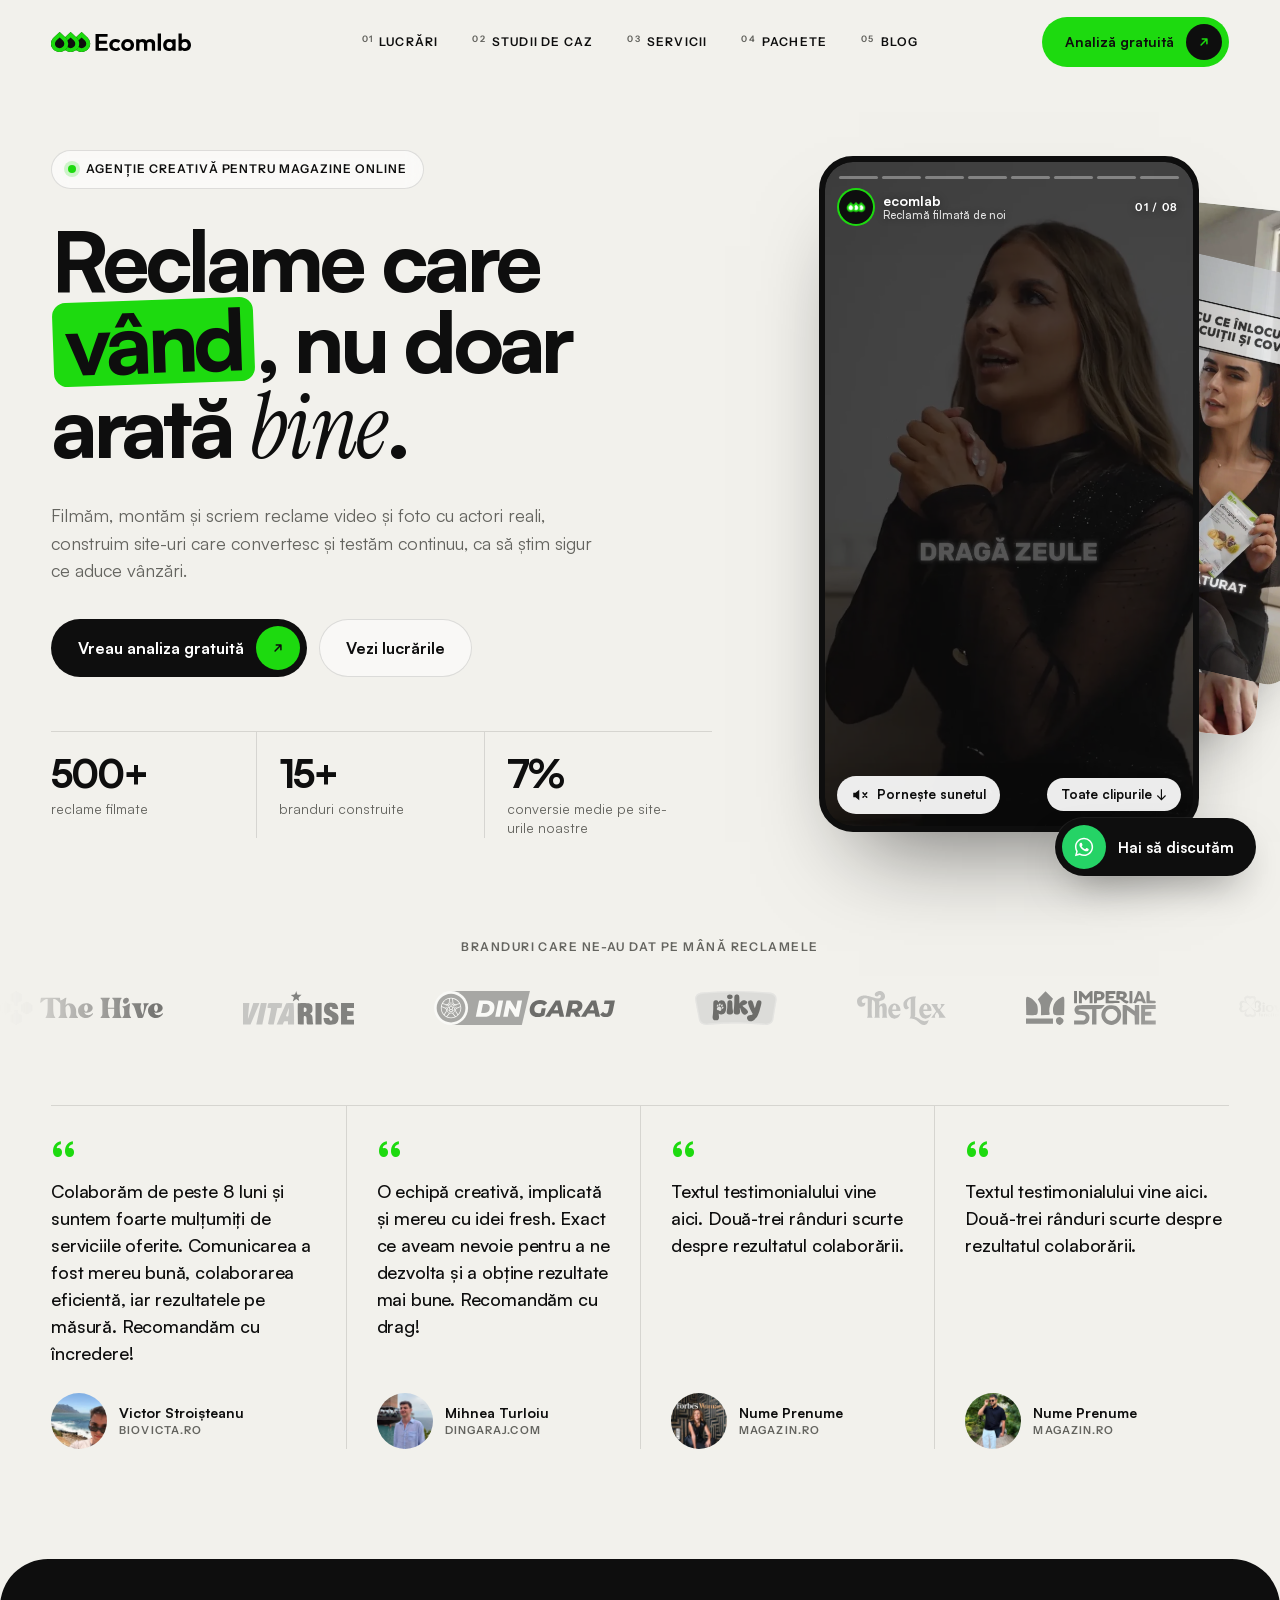
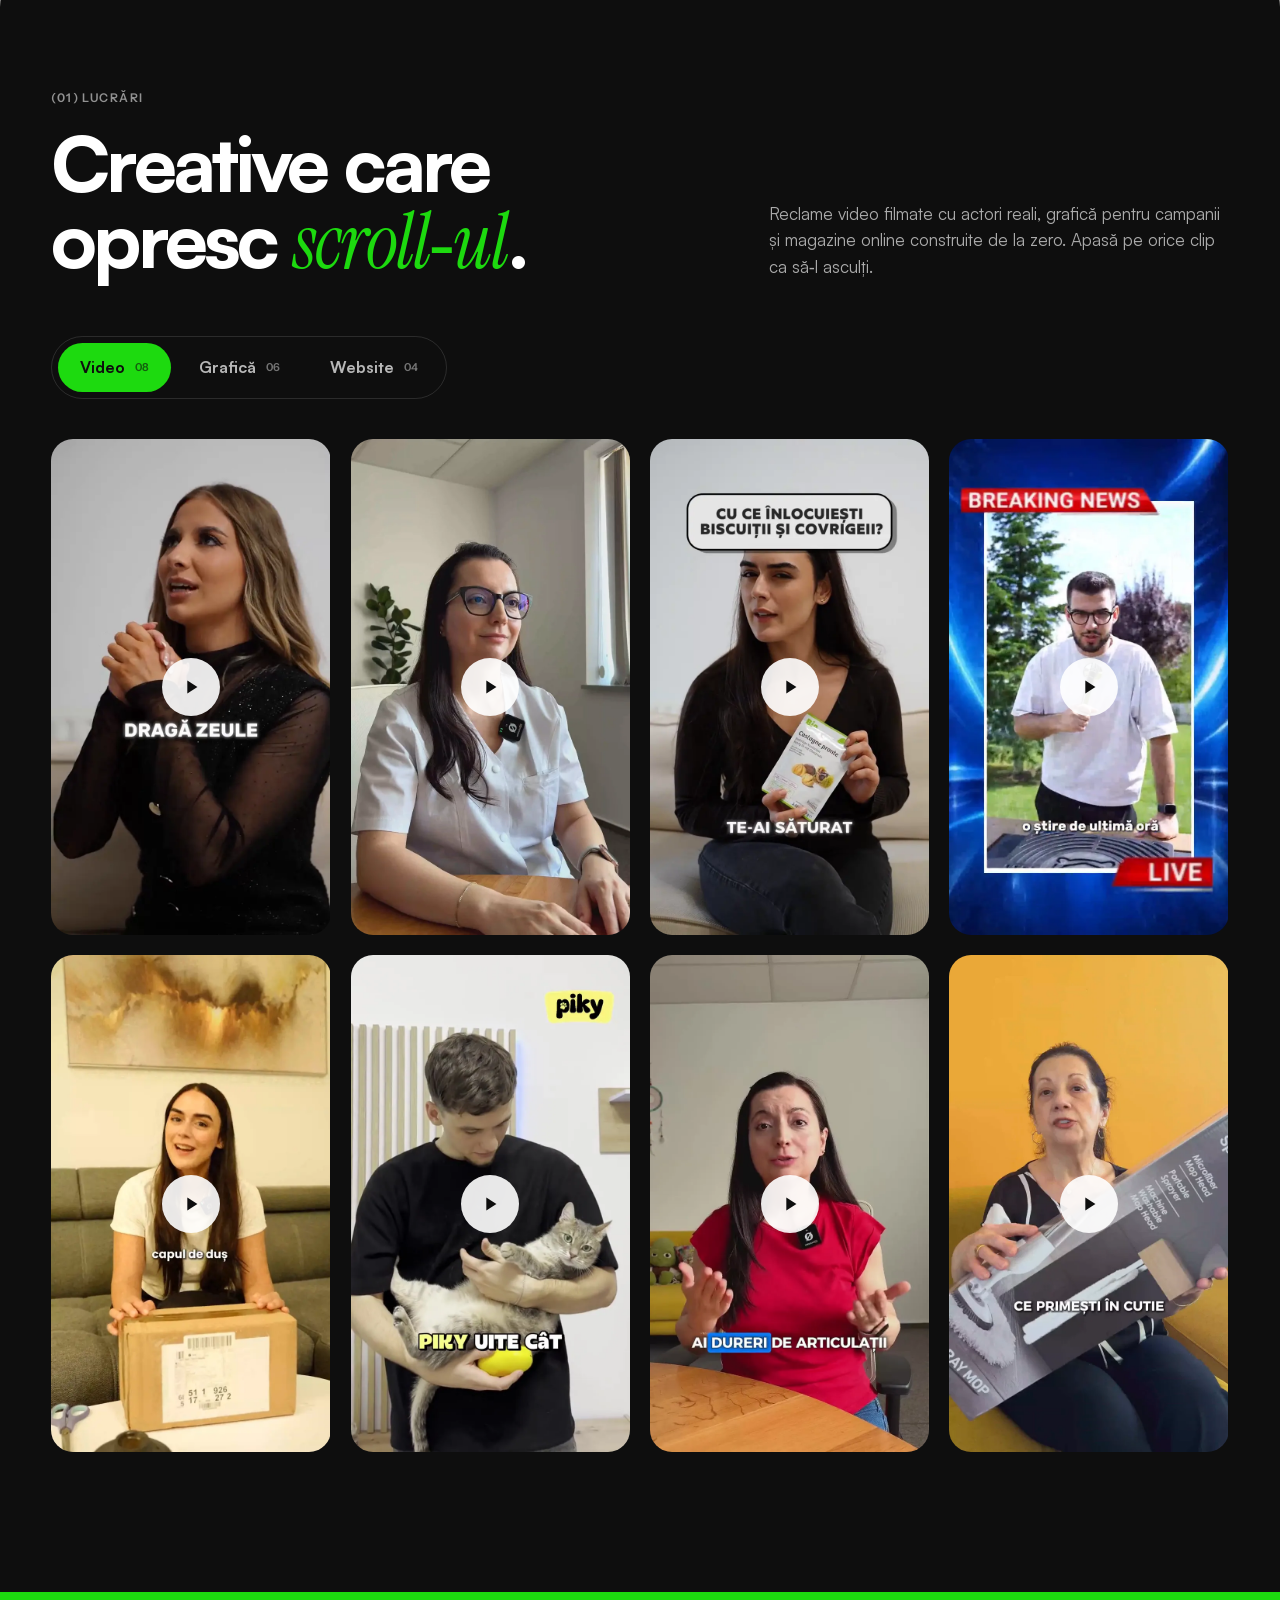
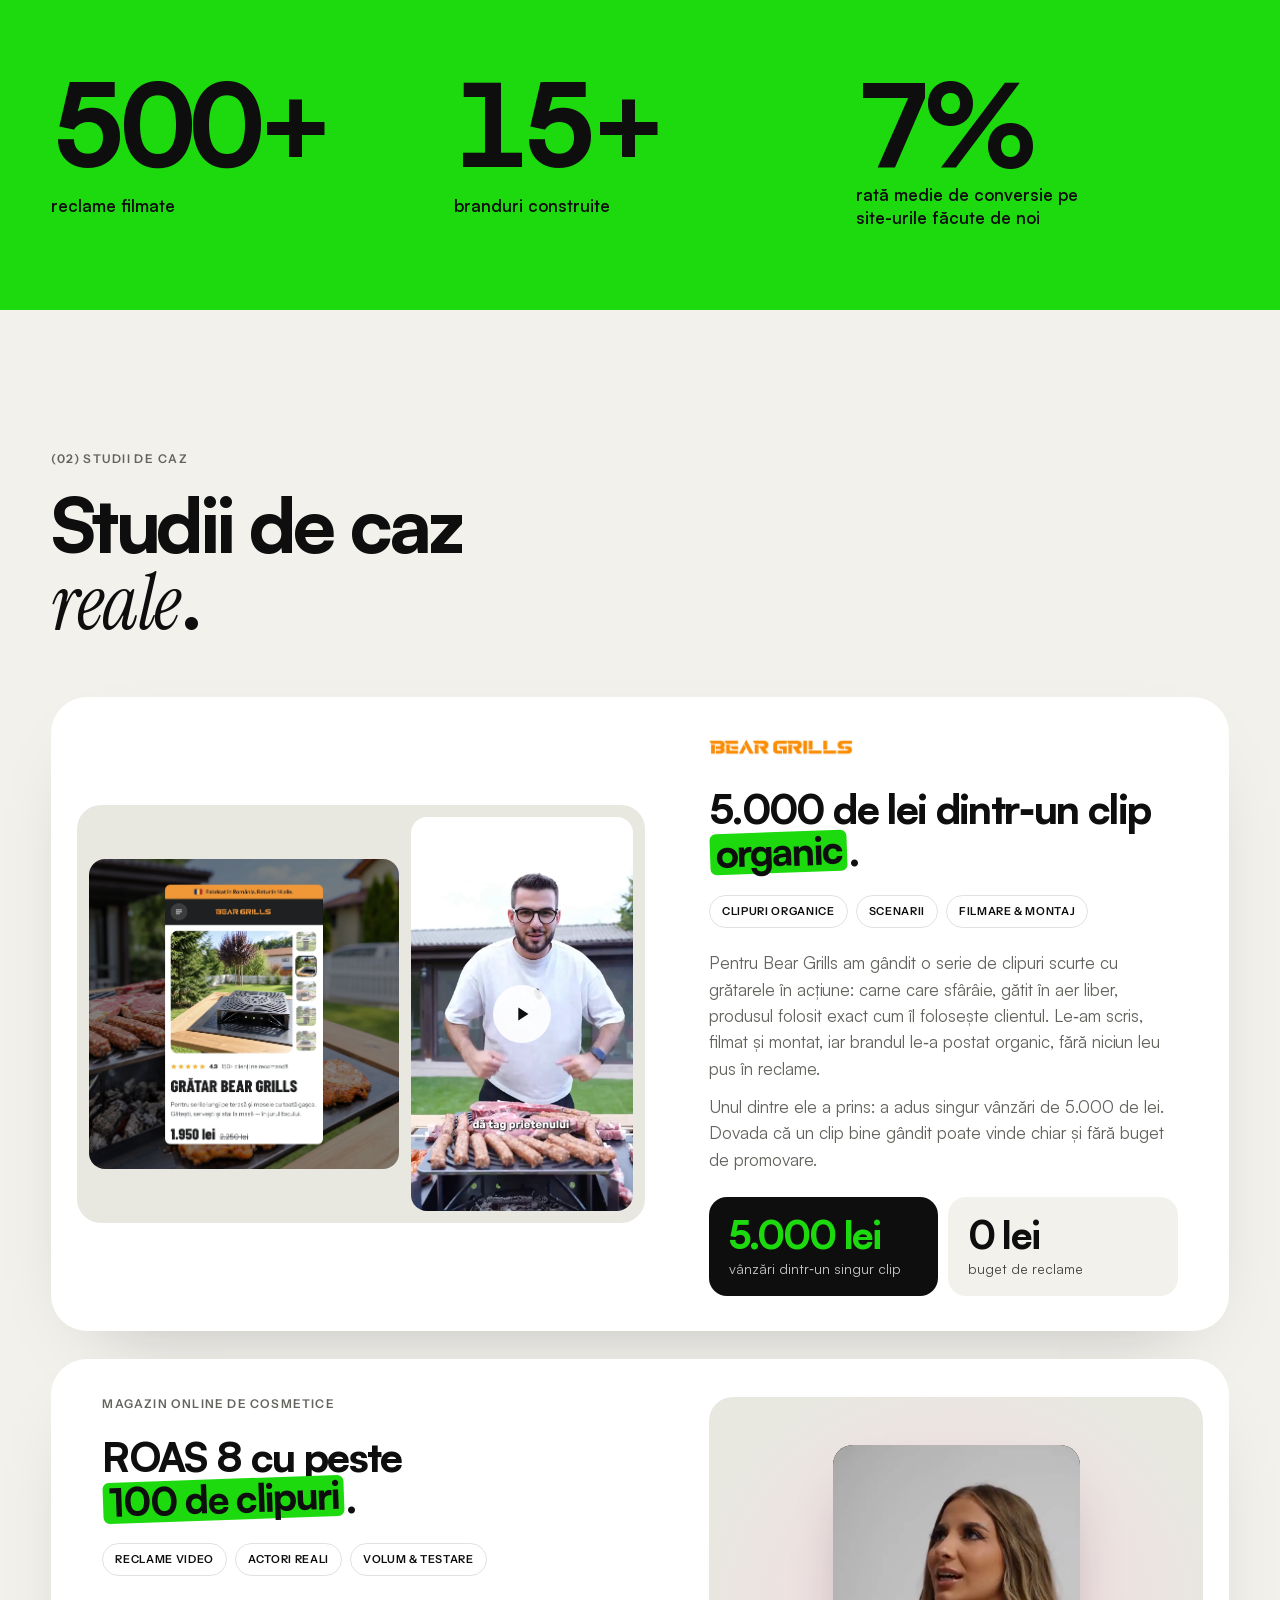
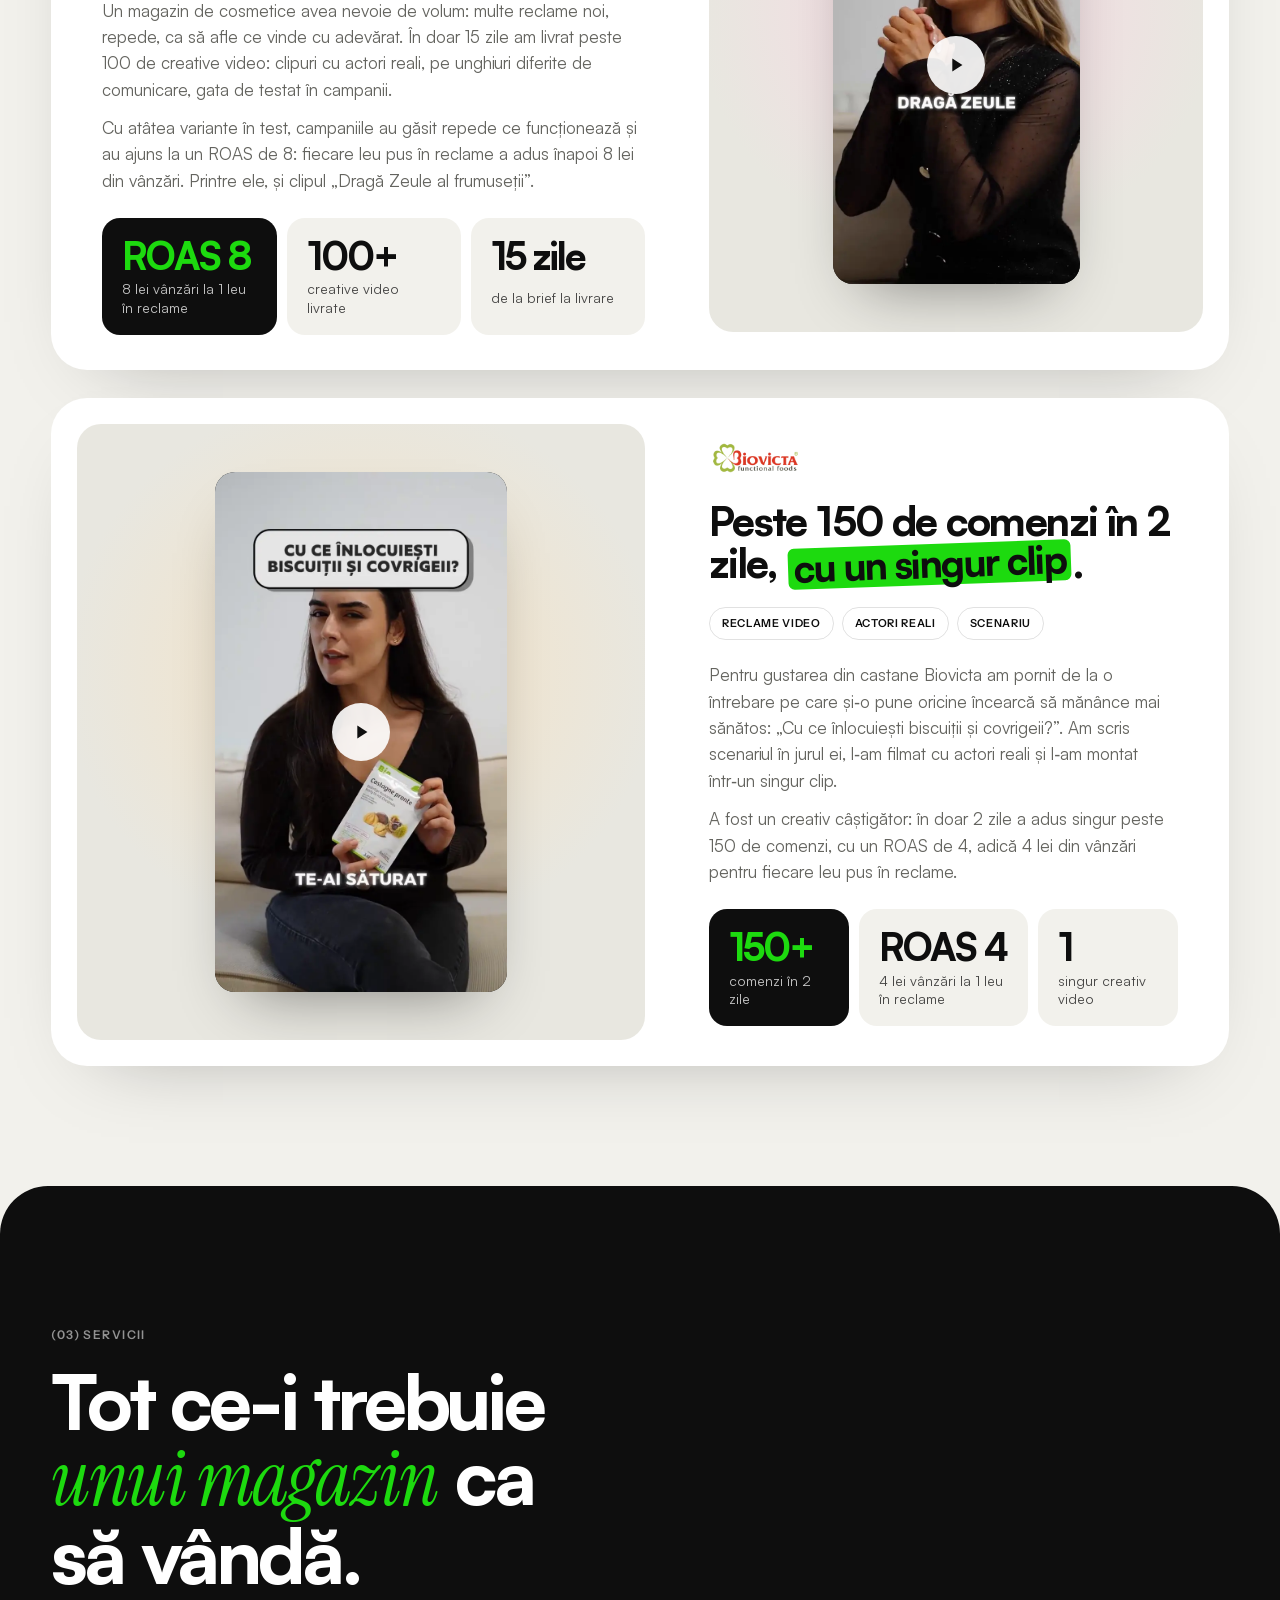
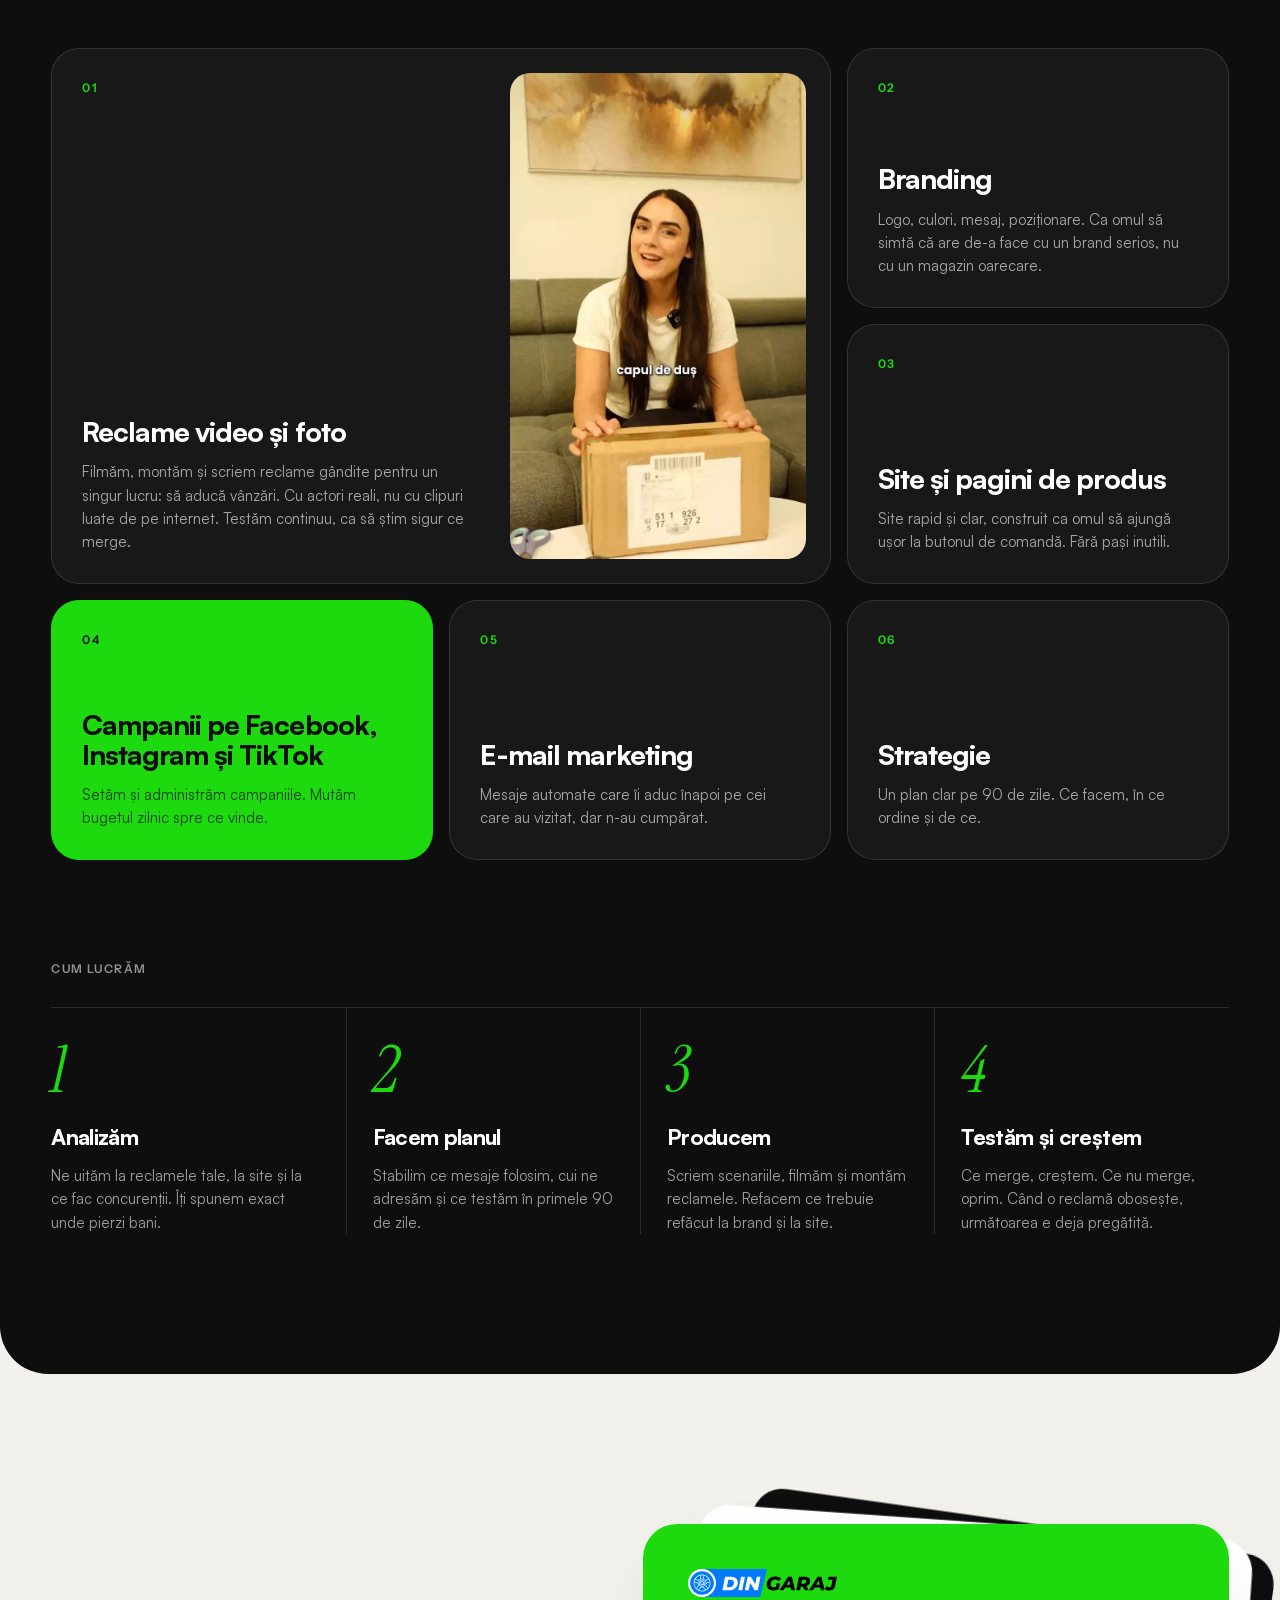
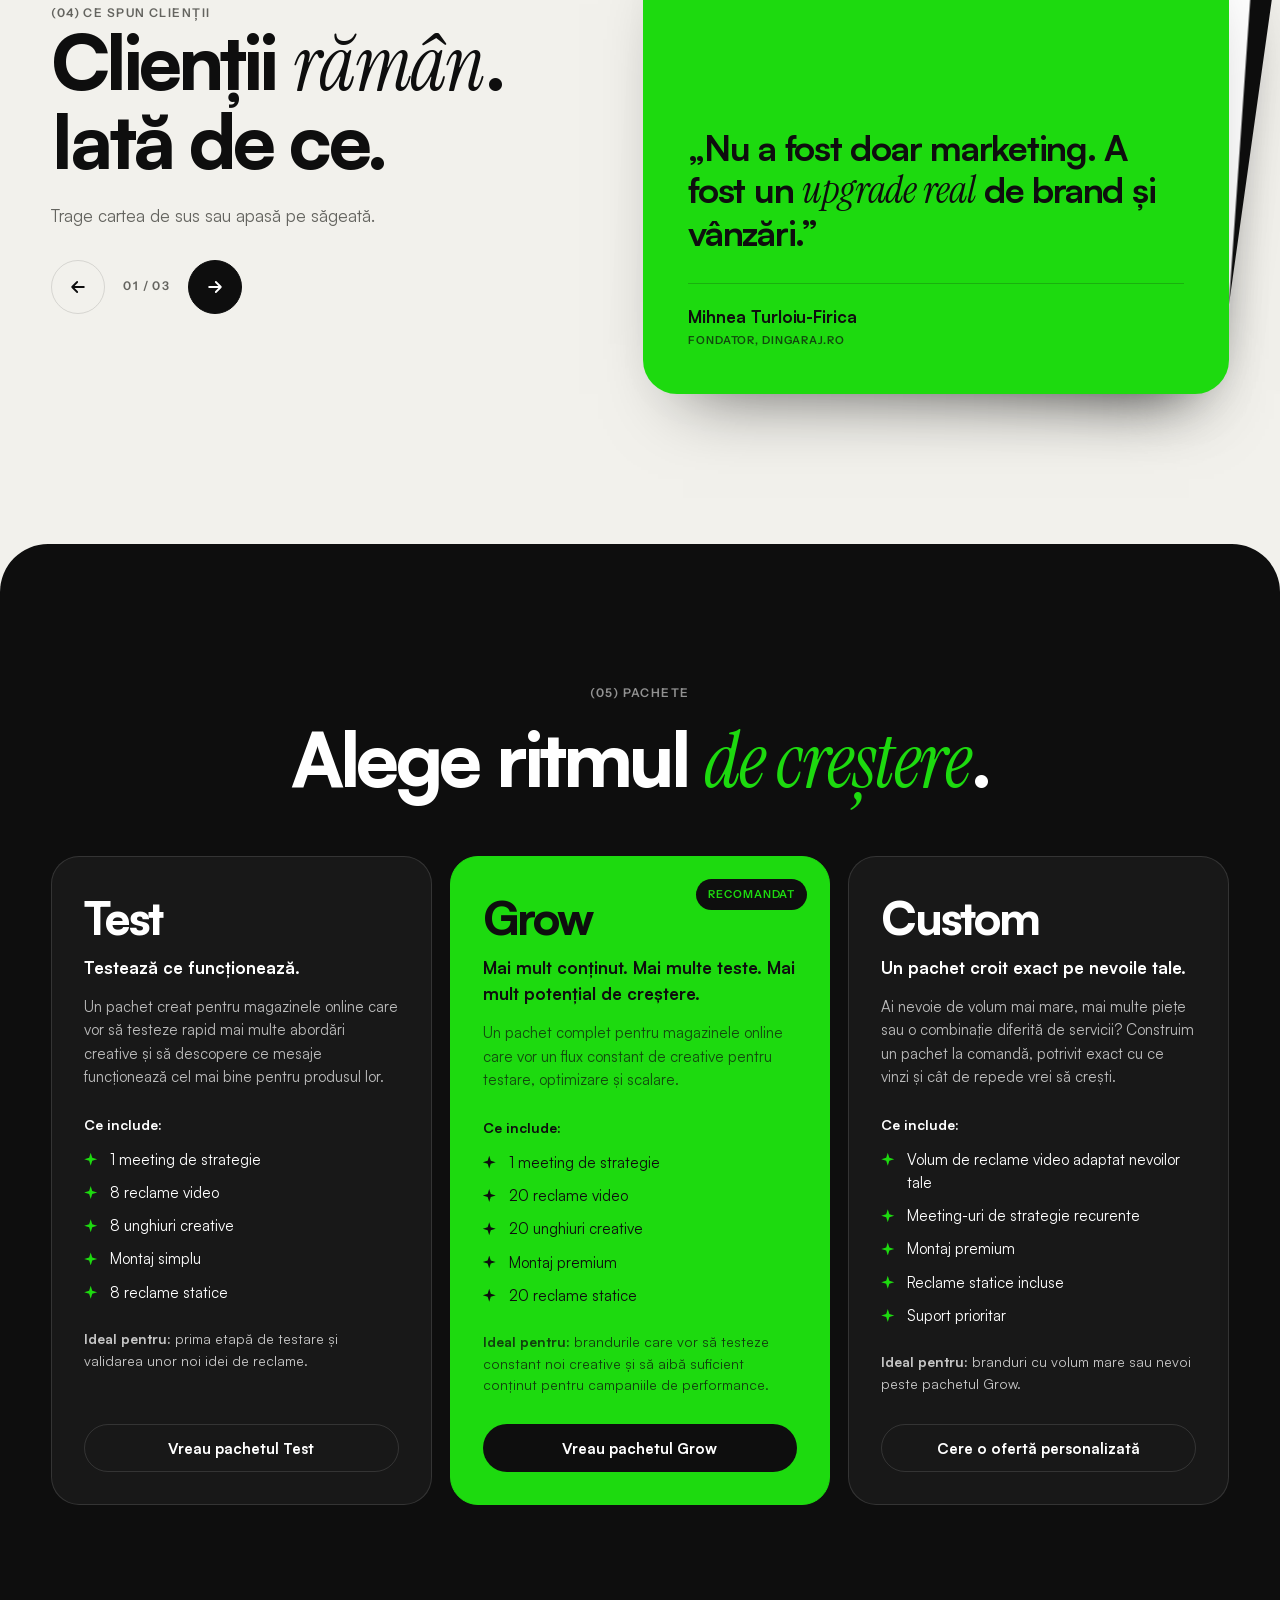
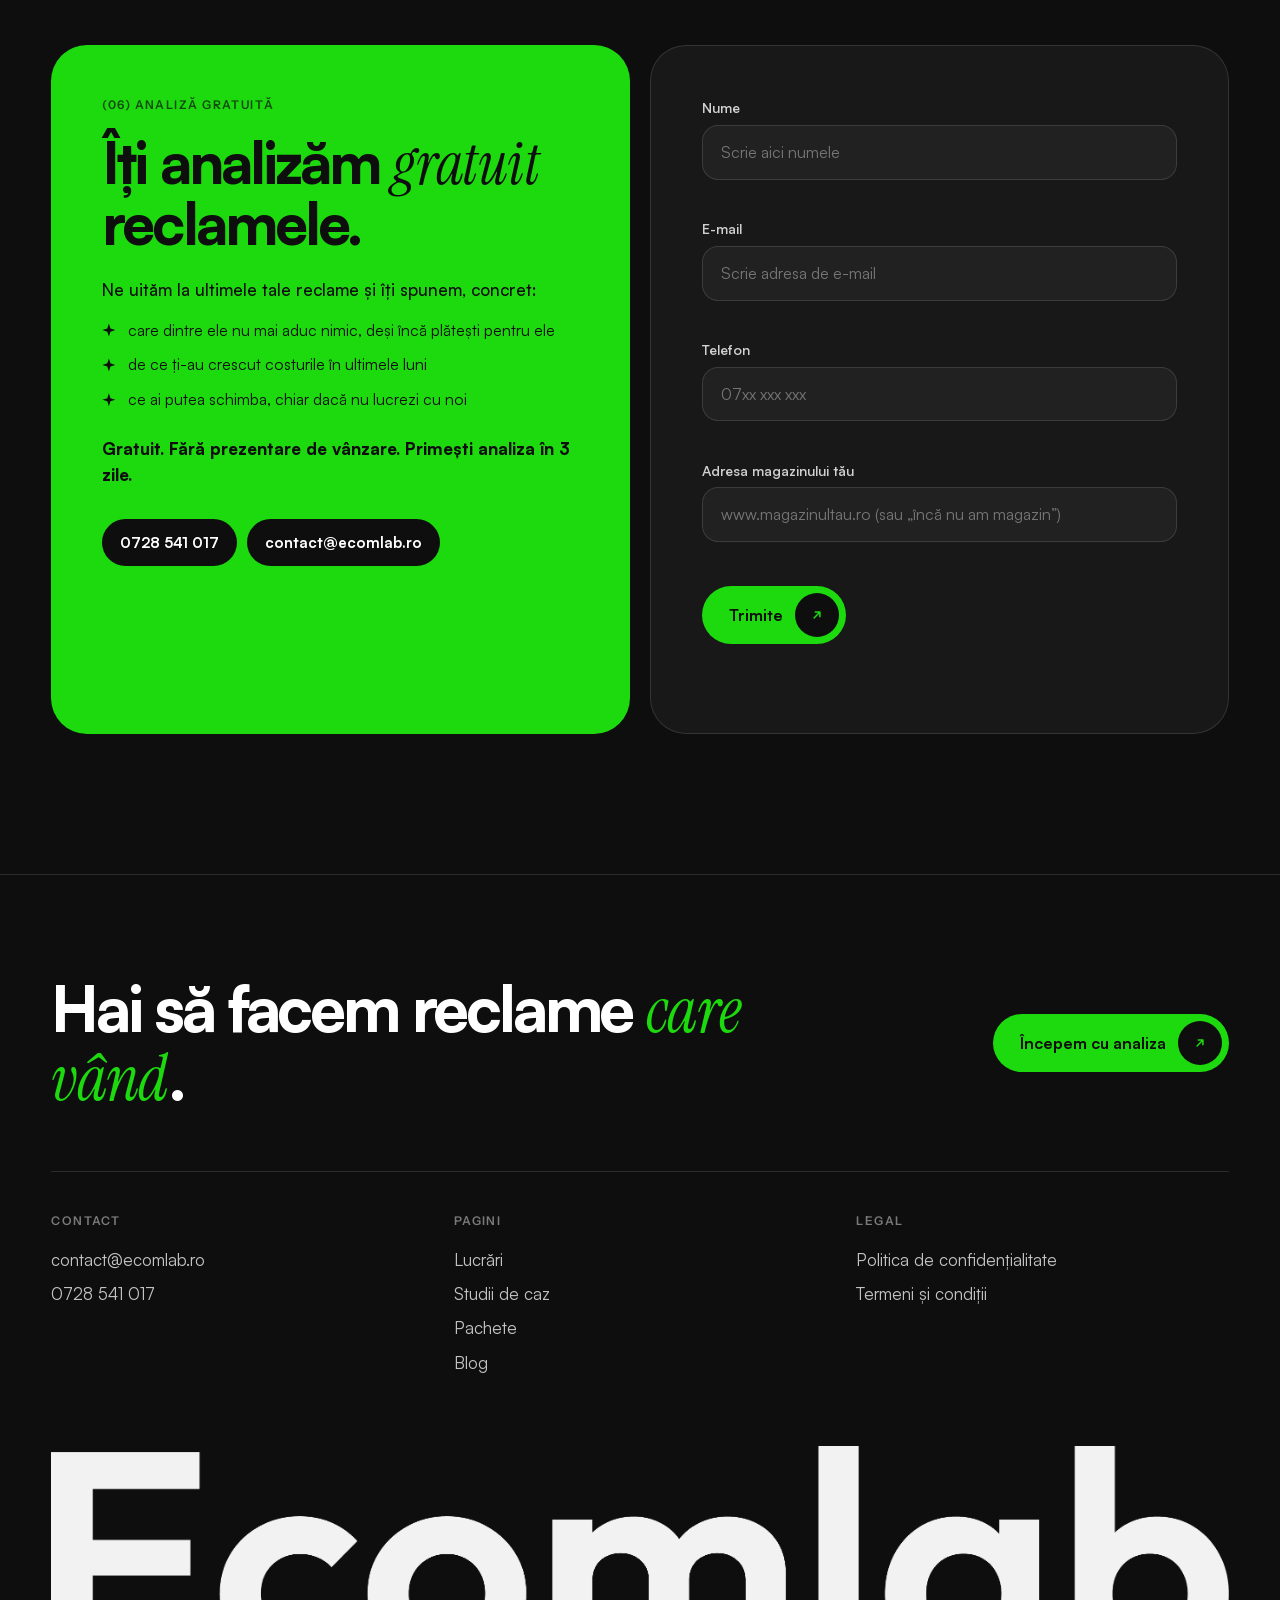
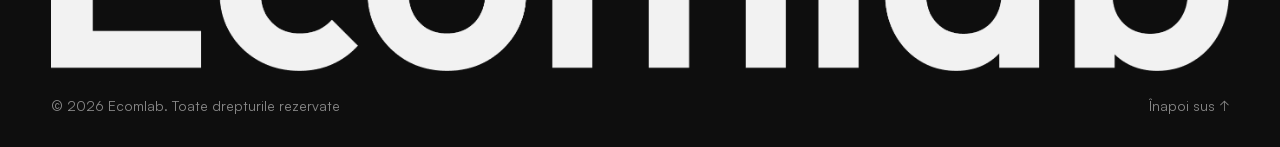
==== commit 858a50ee: "Al doilea testimonial: Mihnea Turloiu, DinGaraj.com Co-Authored-By: Claude Opus 5.5 <noreply@anthrop" ====
--- a/index.html
+++ b/index.html
@@ -137,10 +137,10 @@
             </figcaption>
           </figure>
           <figure class="review">
-            <blockquote class="review__text">Textul testimonialului vine aici. Două-trei rânduri scurte despre rezultatul colaborării.</blockquote>
+            <blockquote class="review__text">O echipă creativă, implicată și mereu cu idei fresh. Exact ce aveam nevoie pentru a ne dezvolta și a obține rezultate mai bune. Recomandăm cu drag!</blockquote>
             <figcaption class="review__who">
               <img class="review__photo" src="assets/reviews/review-2.webp" alt="" width="56" height="56" loading="lazy">
-              <span class="review__meta"><strong>Nume Prenume</strong><span>magazin.ro</span></span>
+              <span class="review__meta"><strong>Mihnea Turloiu</strong><span>DinGaraj.com</span></span>
             </figcaption>
           </figure>
           <figure class="review">
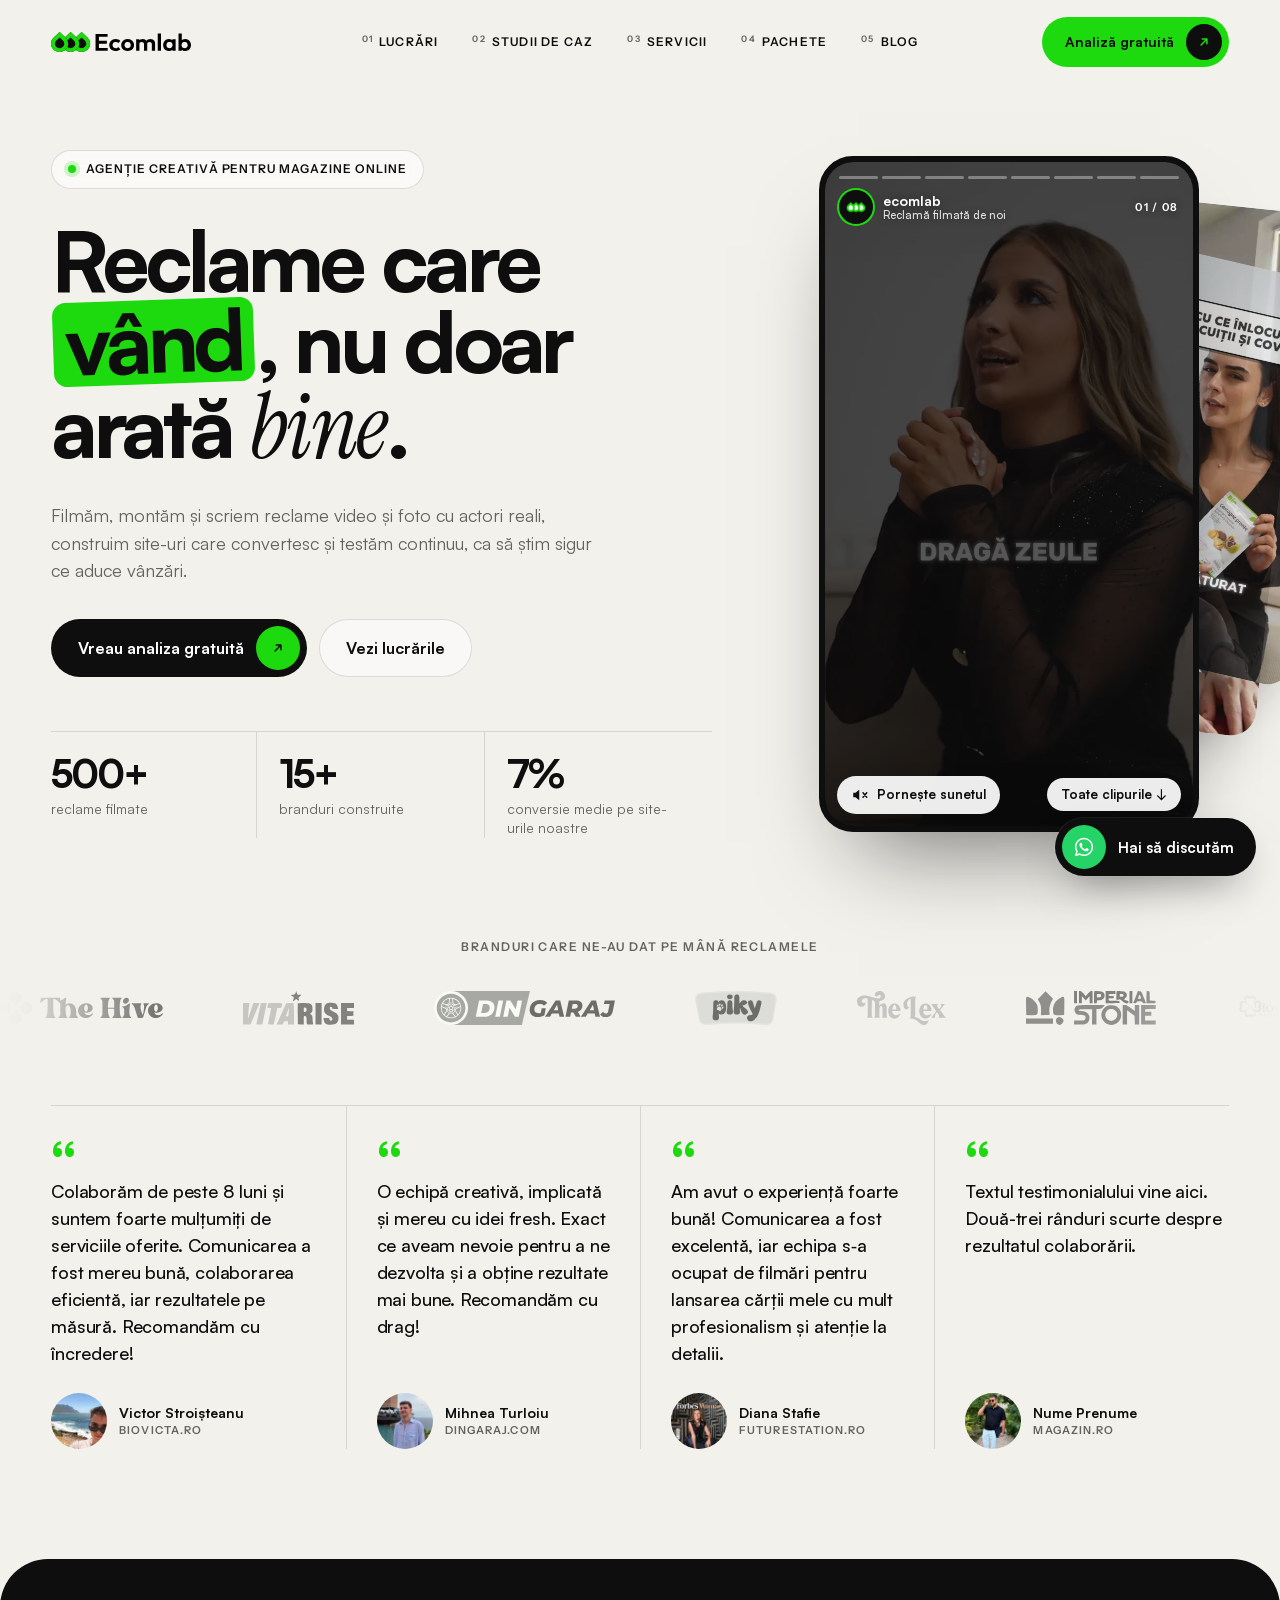
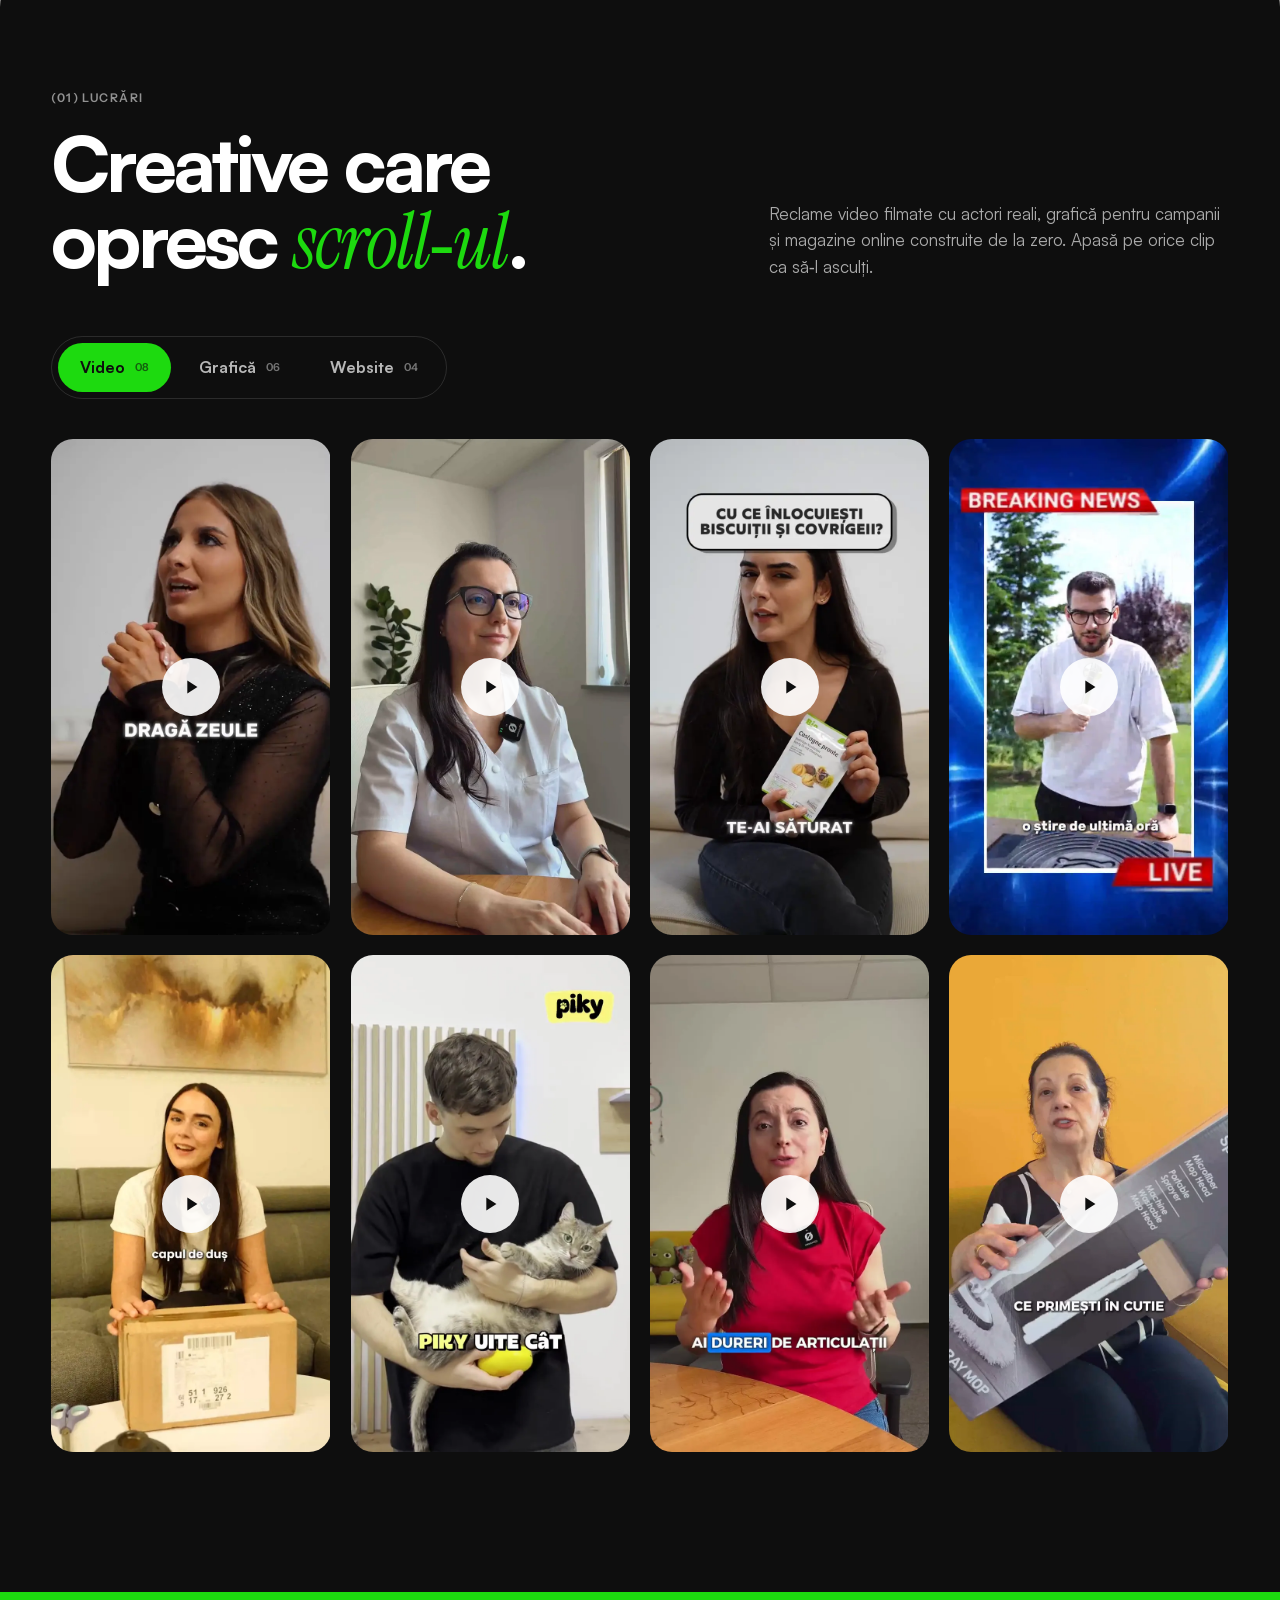
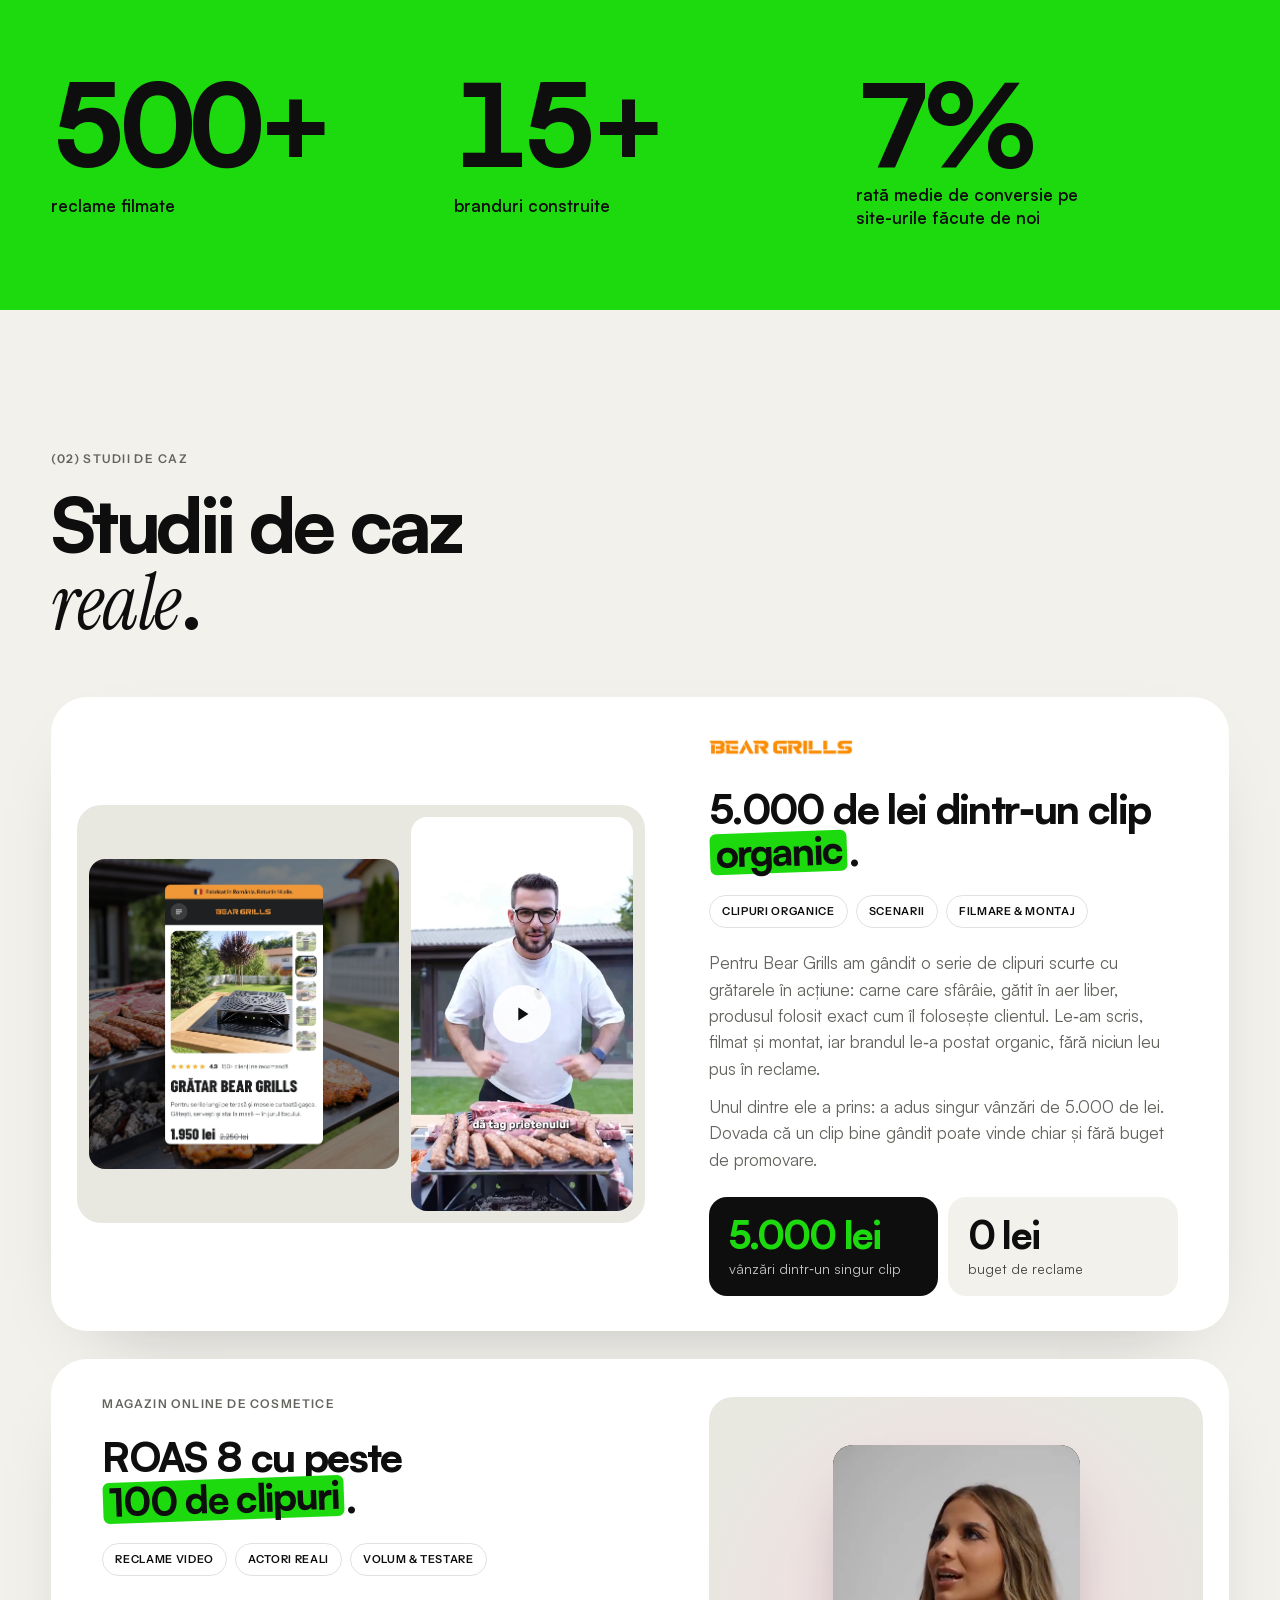
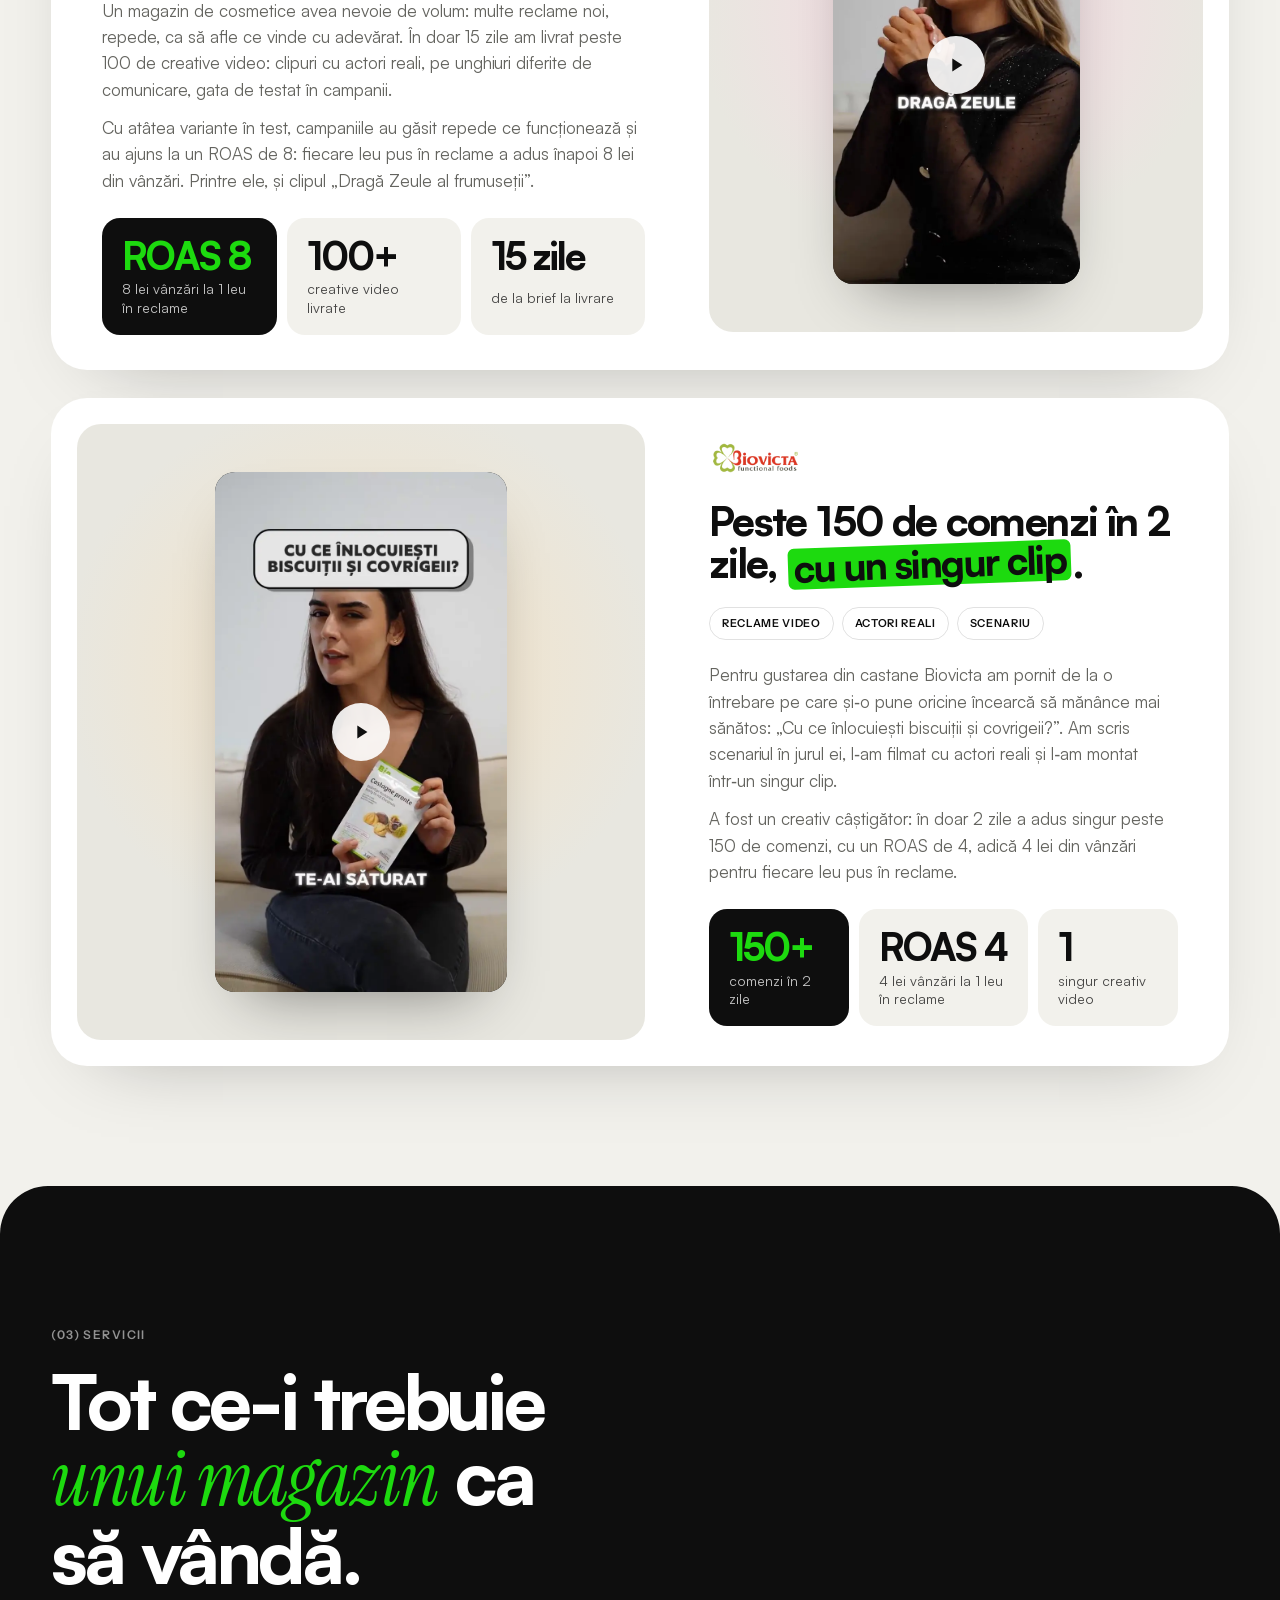
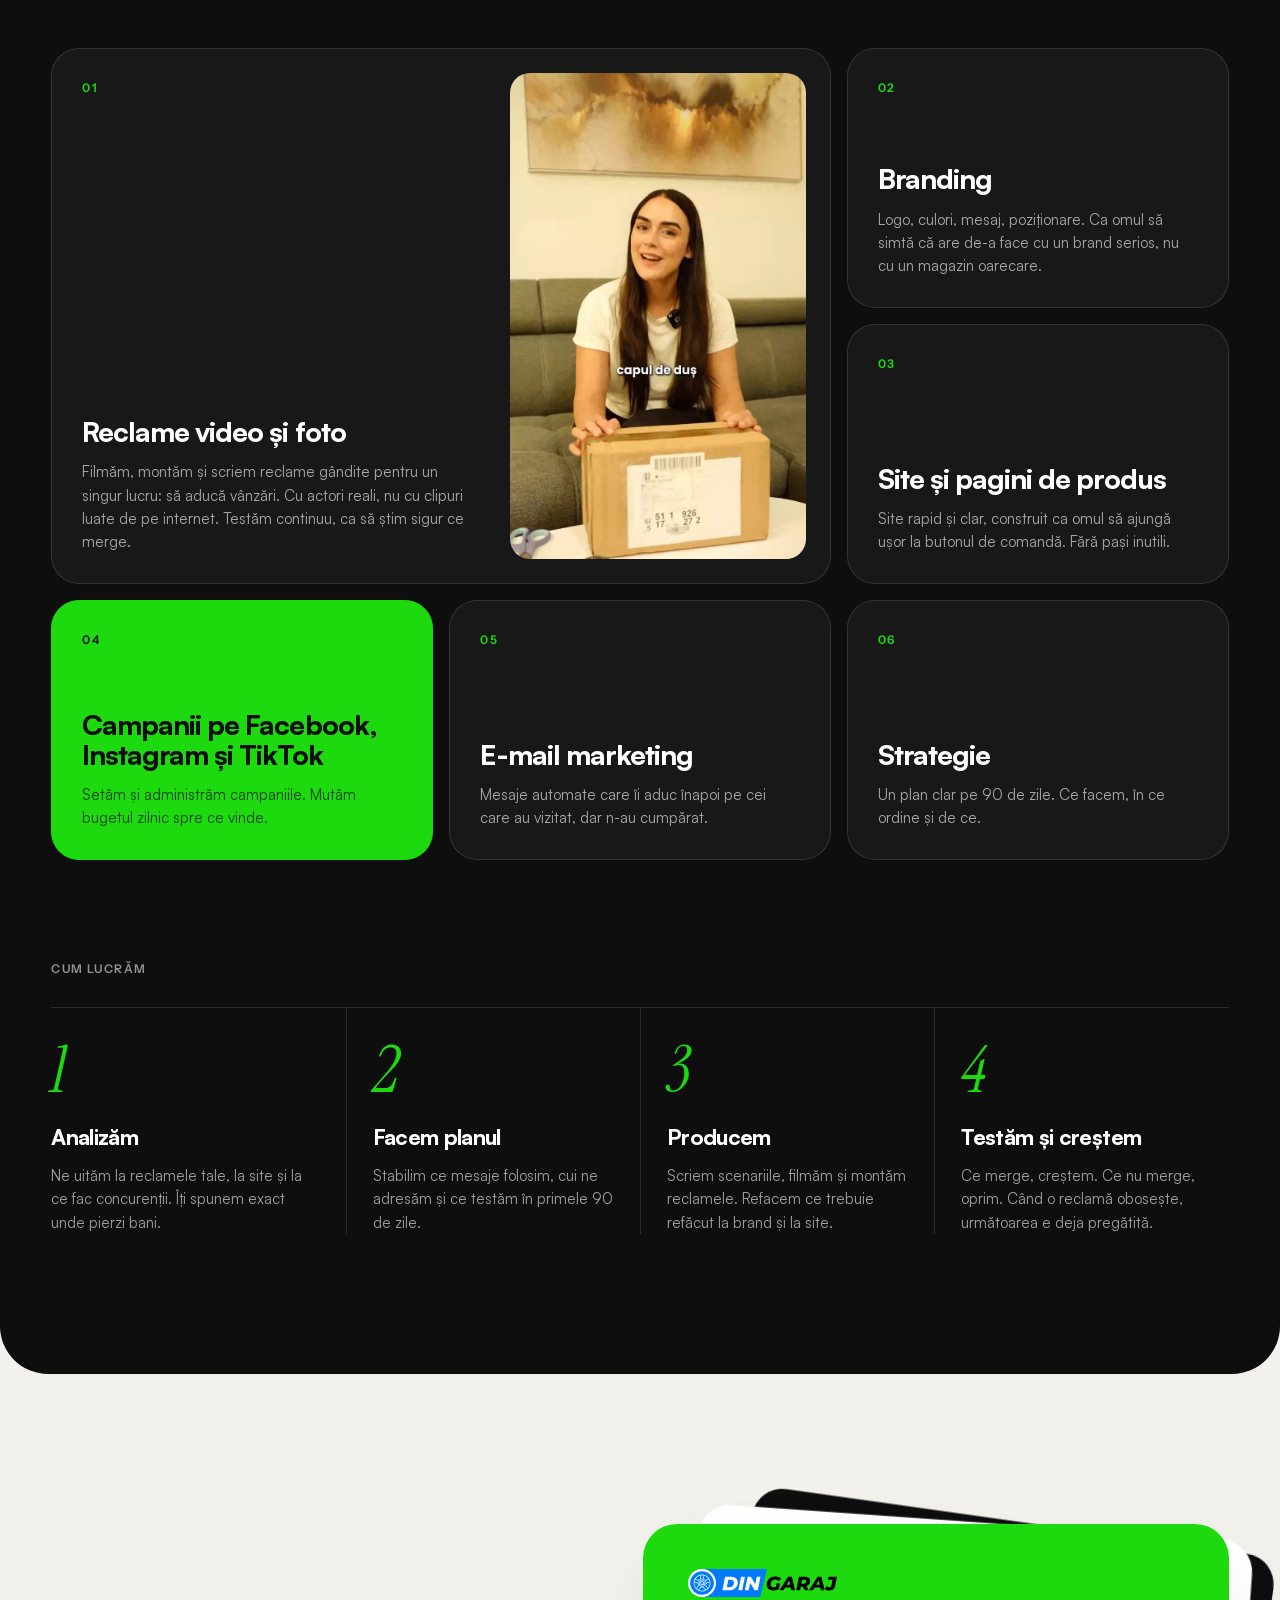
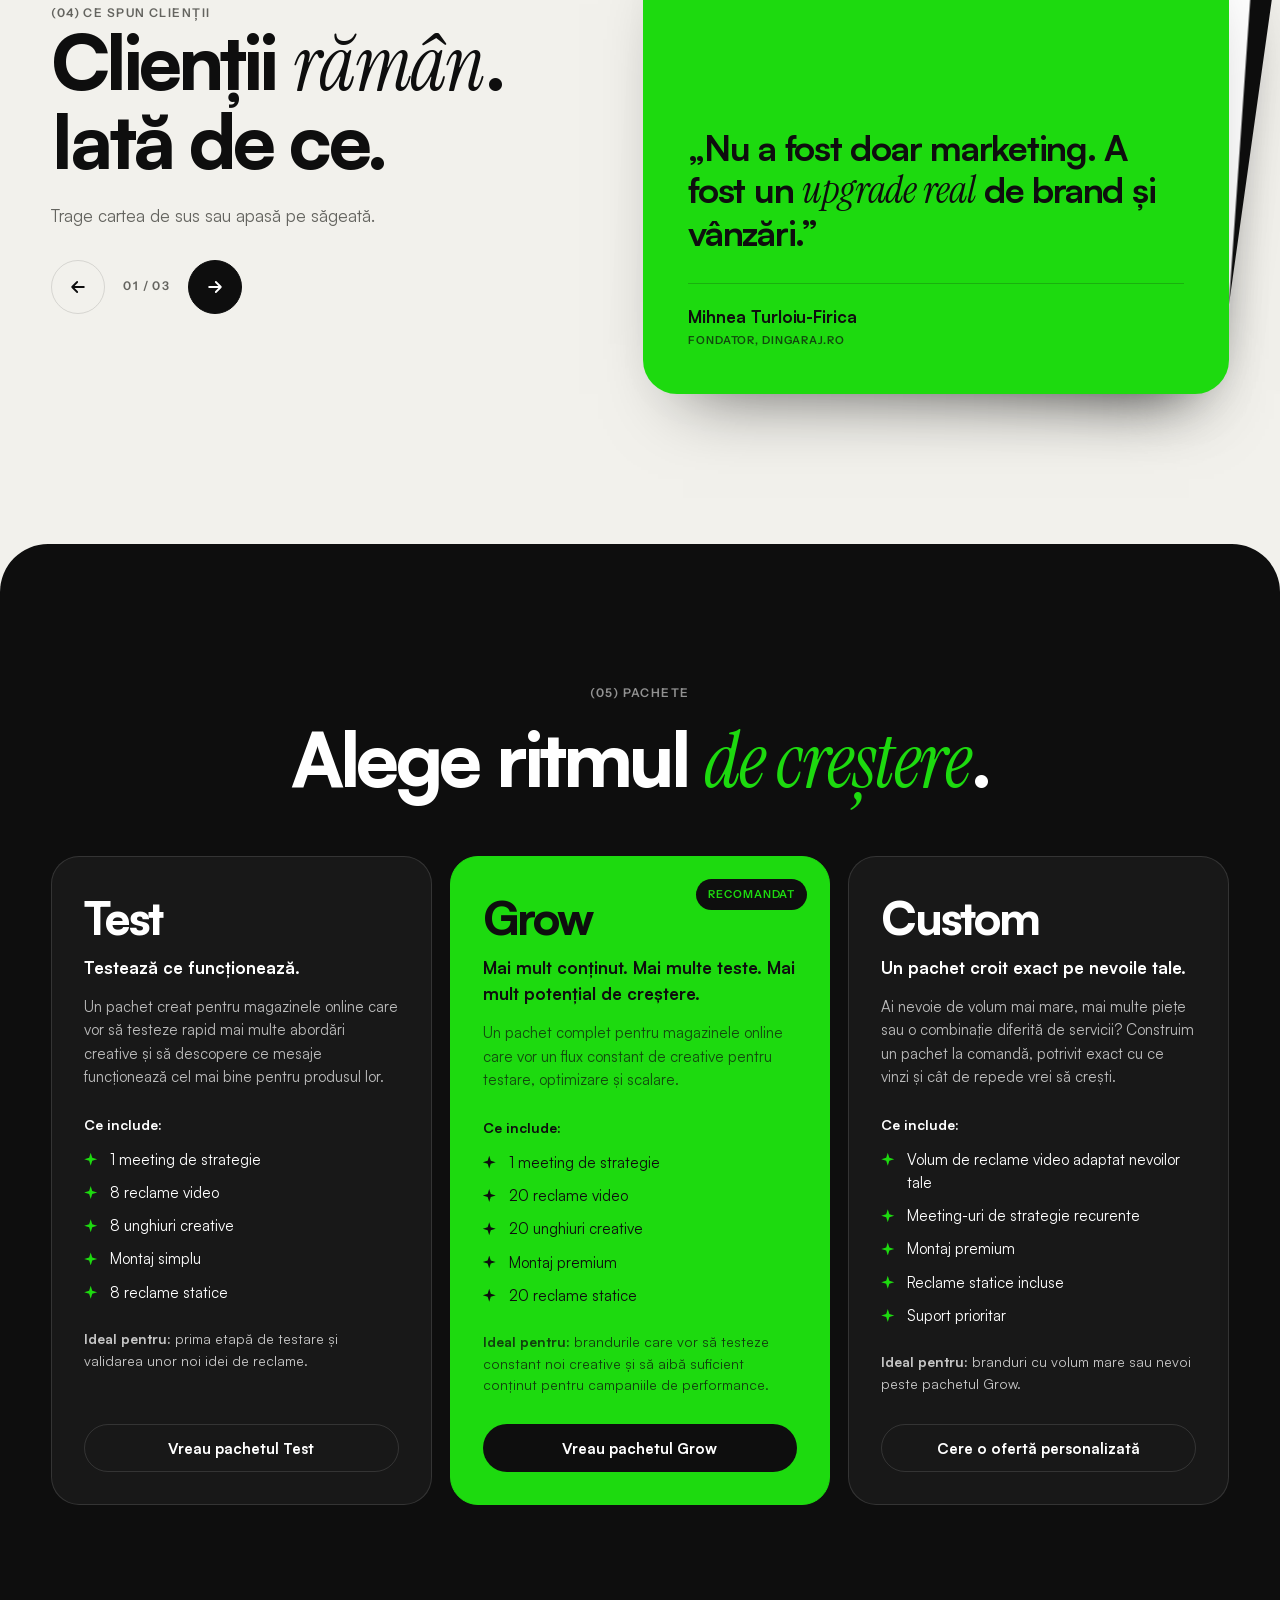
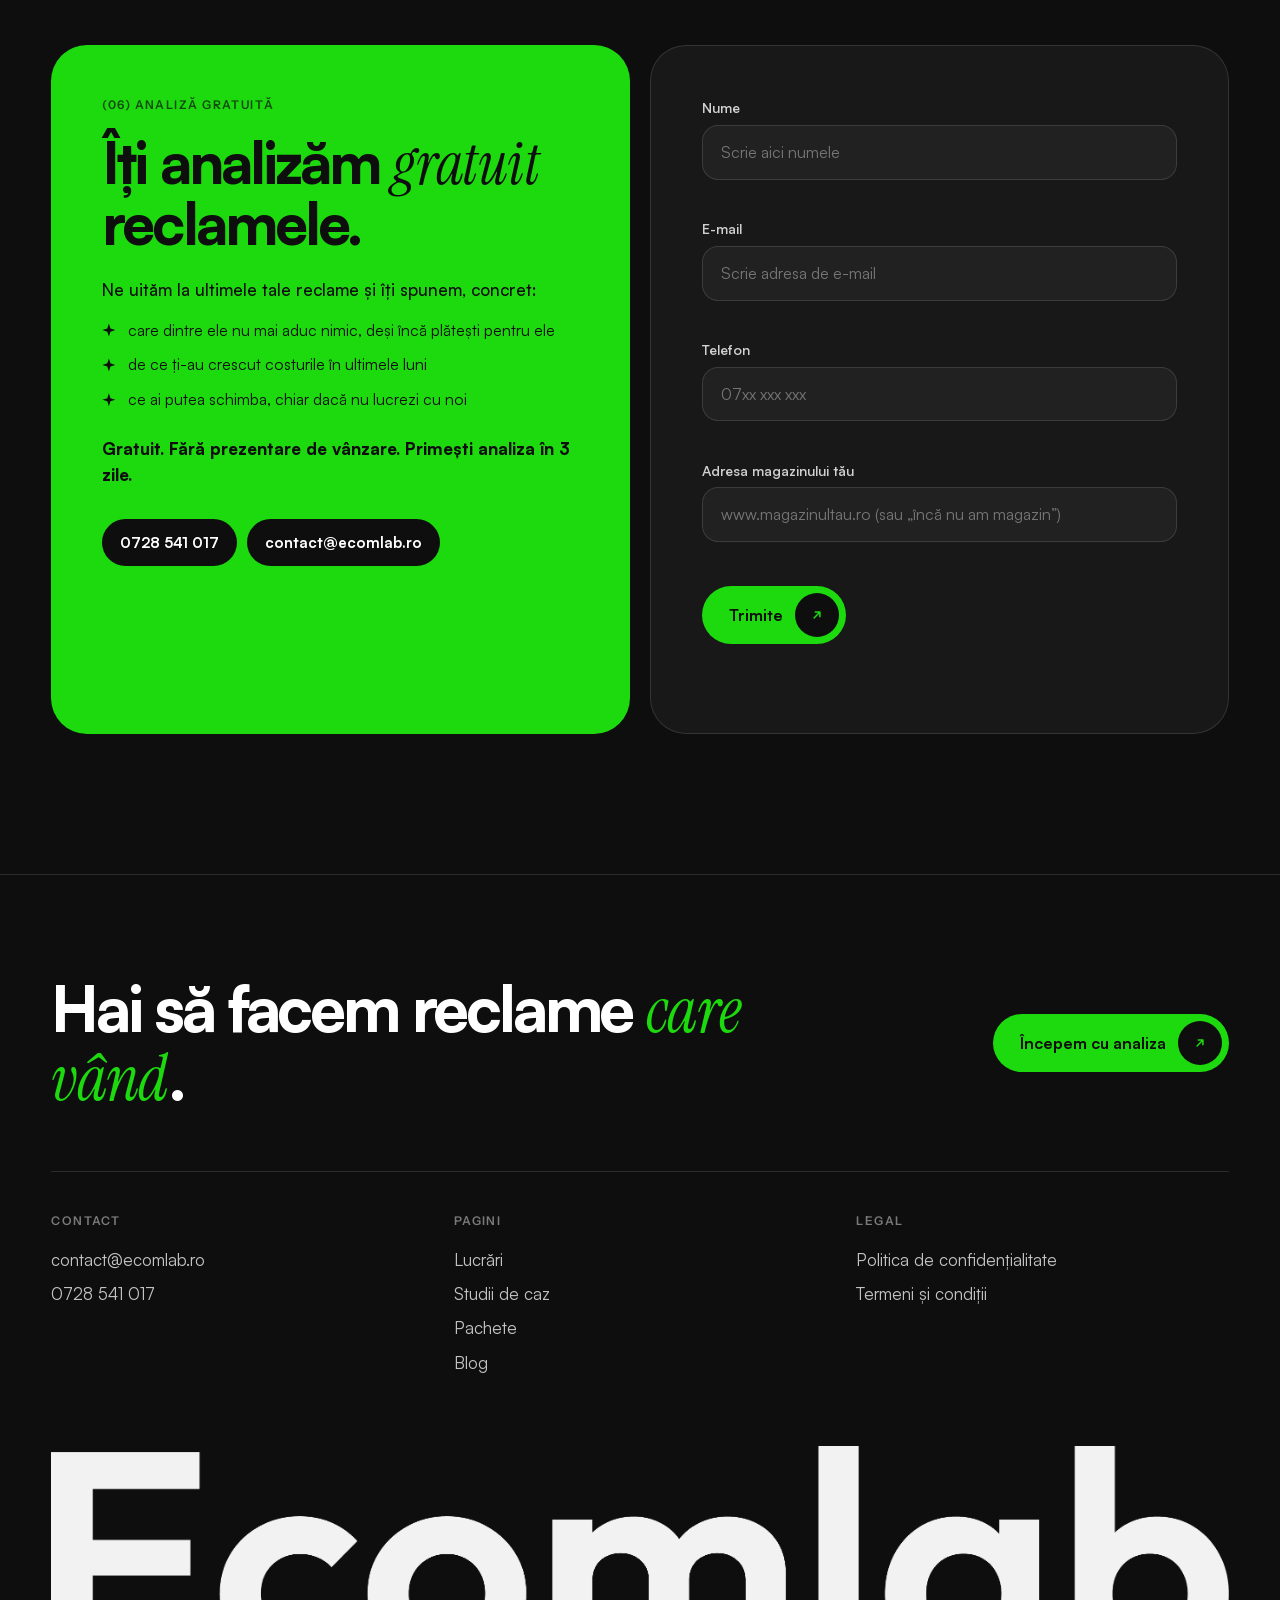
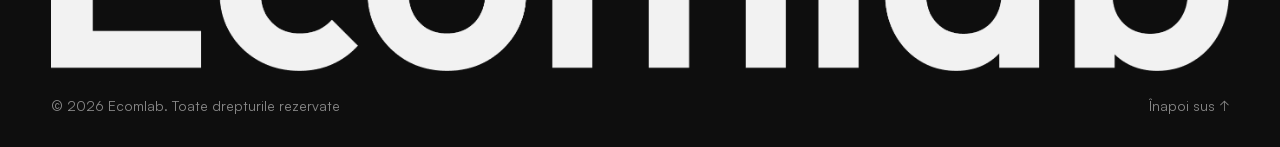
==== commit 3890b7ca: "Al treilea testimonial: Diana Stafie, Futurestation.ro Co-Authored-By: Claude Opus 5.5 <noreply@anth" ====
--- a/index.html
+++ b/index.html
@@ -144,10 +144,10 @@
             </figcaption>
           </figure>
           <figure class="review">
-            <blockquote class="review__text">Textul testimonialului vine aici. Două-trei rânduri scurte despre rezultatul colaborării.</blockquote>
+            <blockquote class="review__text">Am avut o experiență foarte bună! Comunicarea a fost excelentă, iar echipa s‑a ocupat de filmări pentru lansarea cărții mele cu mult profesionalism și atenție la detalii.</blockquote>
             <figcaption class="review__who">
               <img class="review__photo" src="assets/reviews/review-3.webp" alt="" width="56" height="56" loading="lazy">
-              <span class="review__meta"><strong>Nume Prenume</strong><span>magazin.ro</span></span>
+              <span class="review__meta"><strong>Diana Stafie</strong><span>Futurestation.ro</span></span>
             </figcaption>
           </figure>
           <figure class="review">
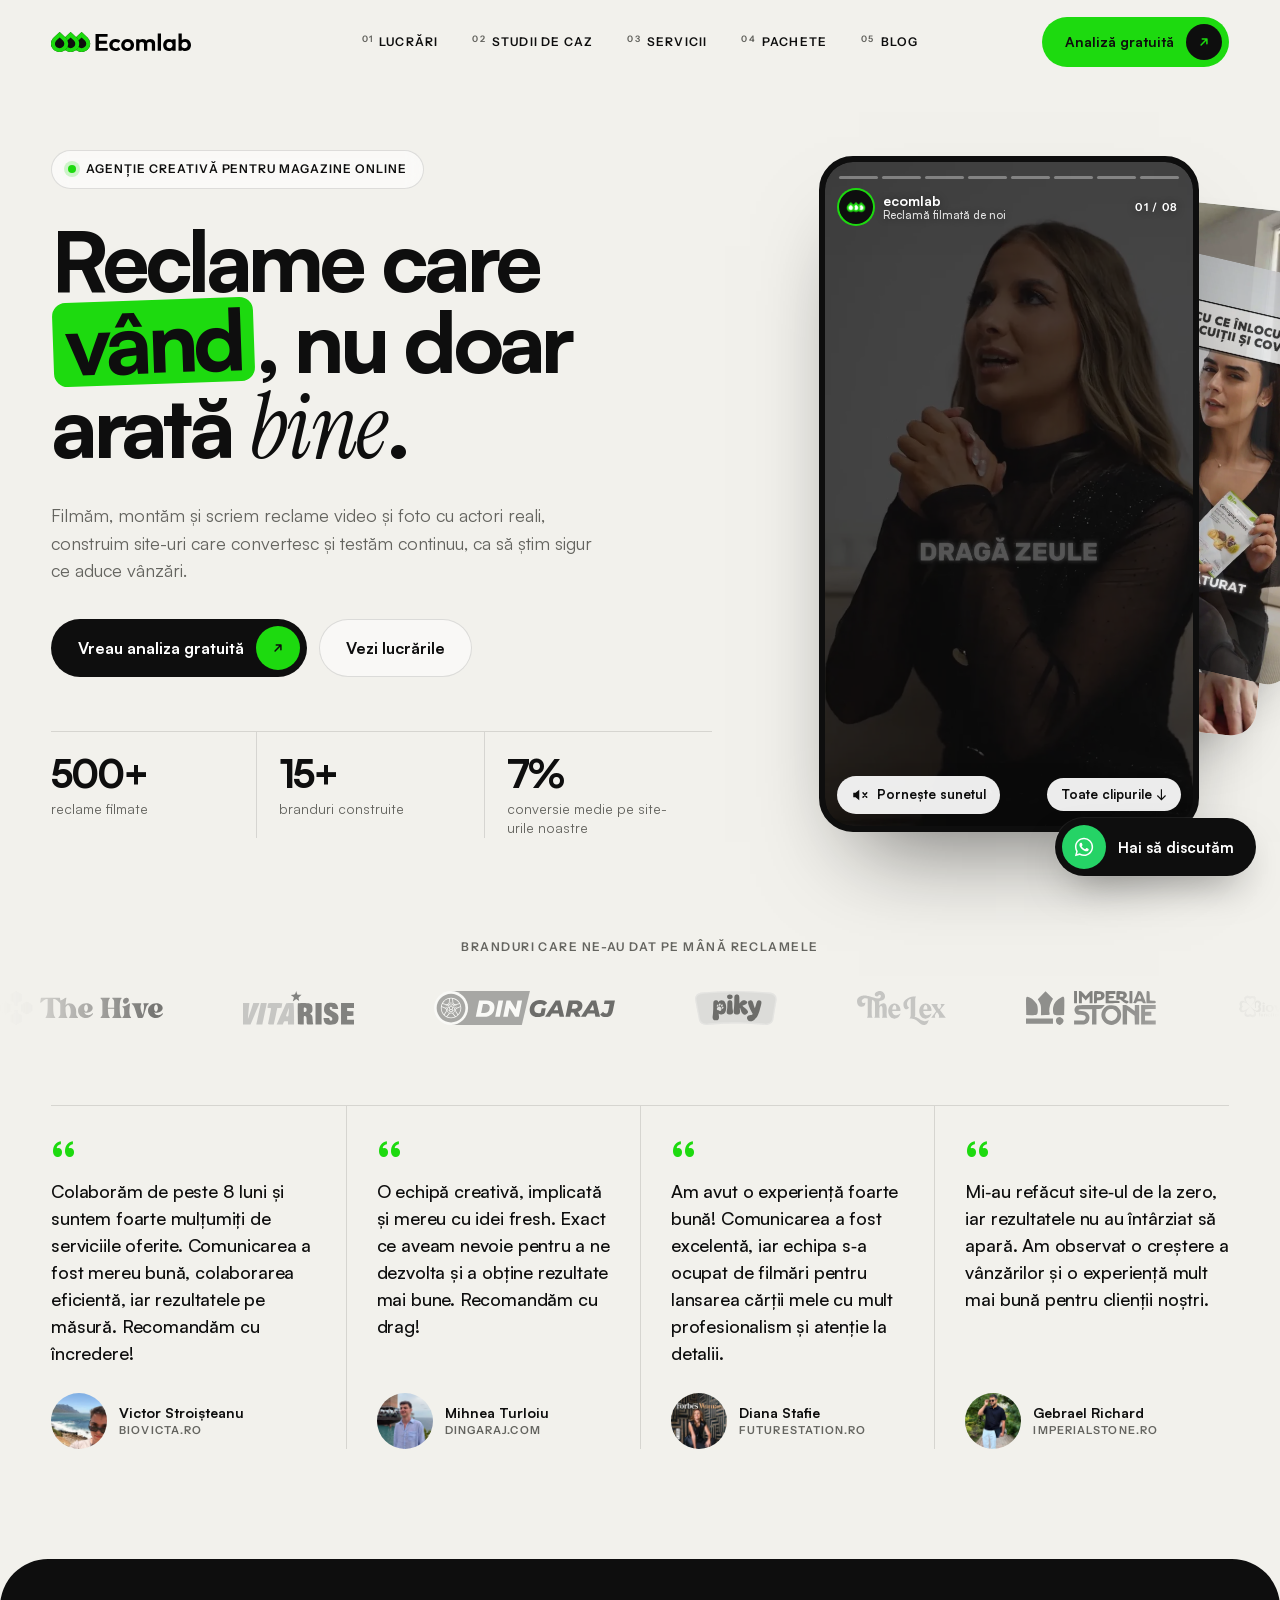
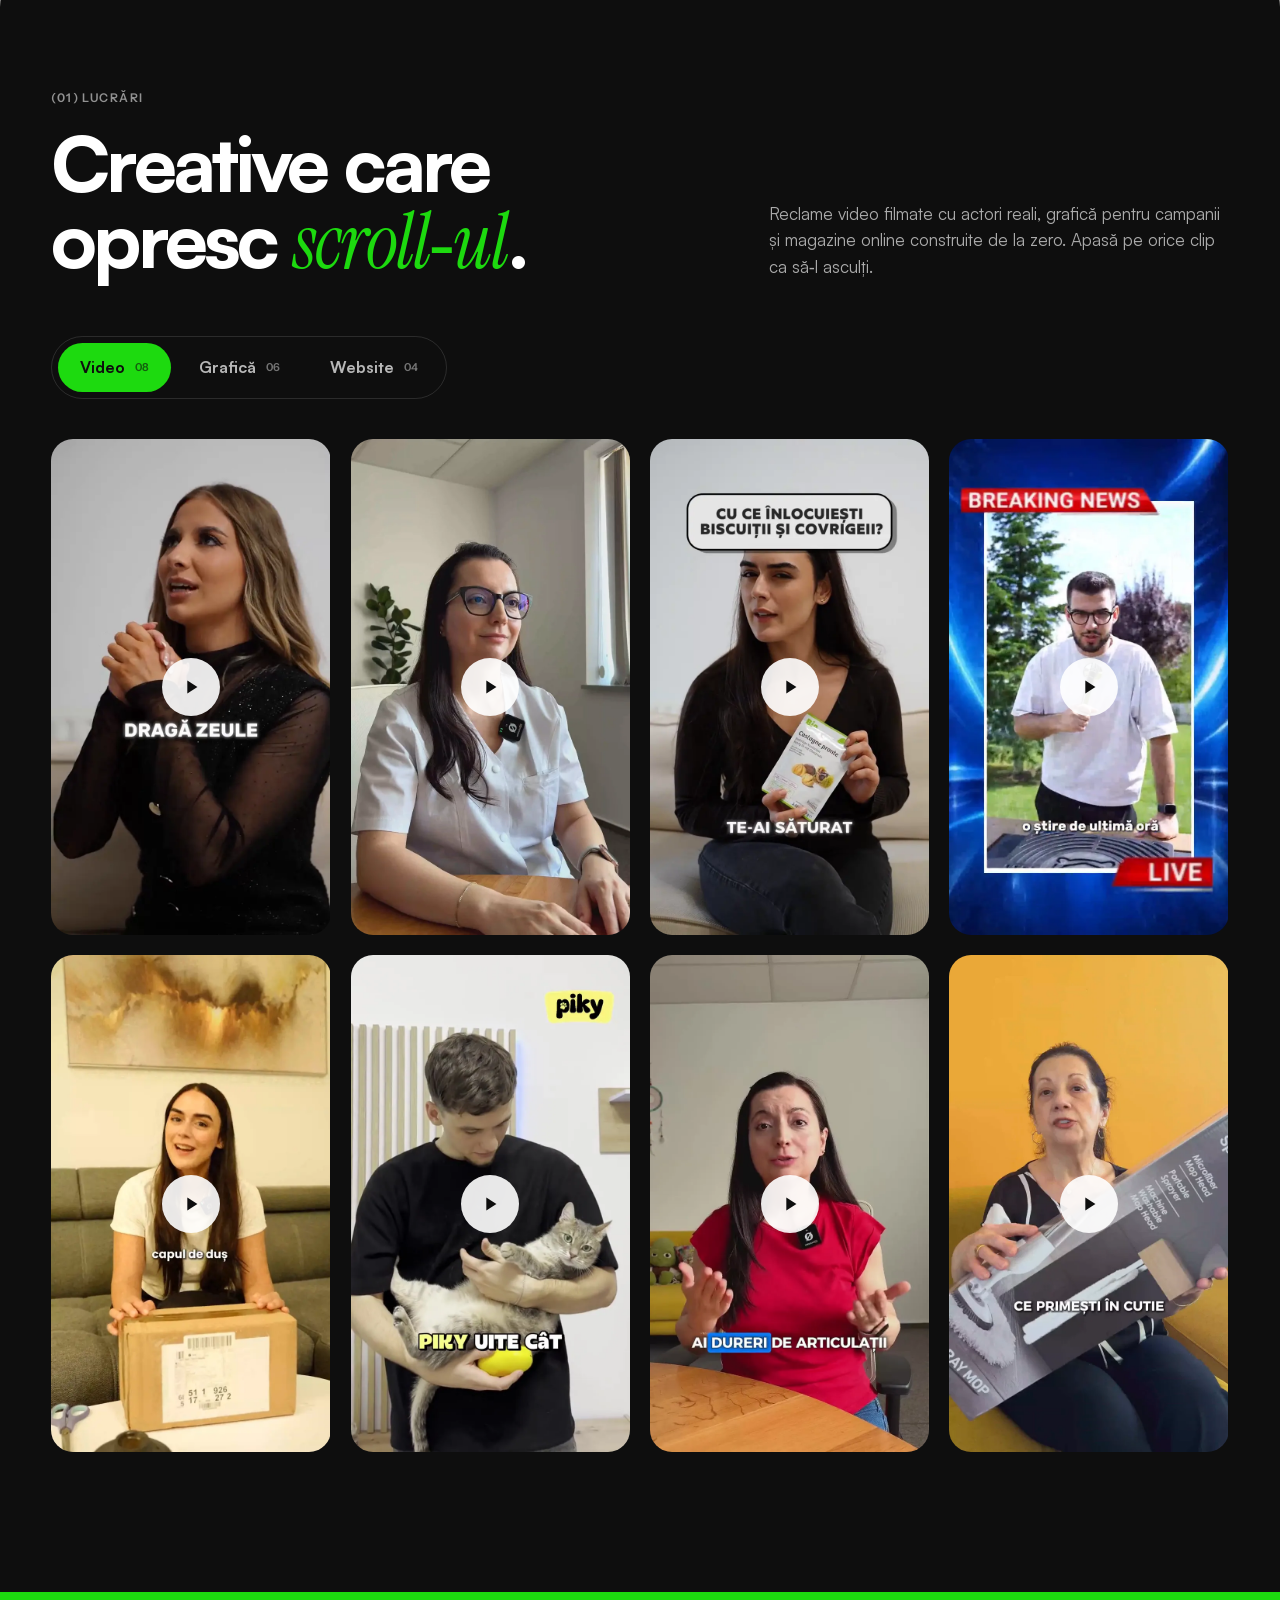
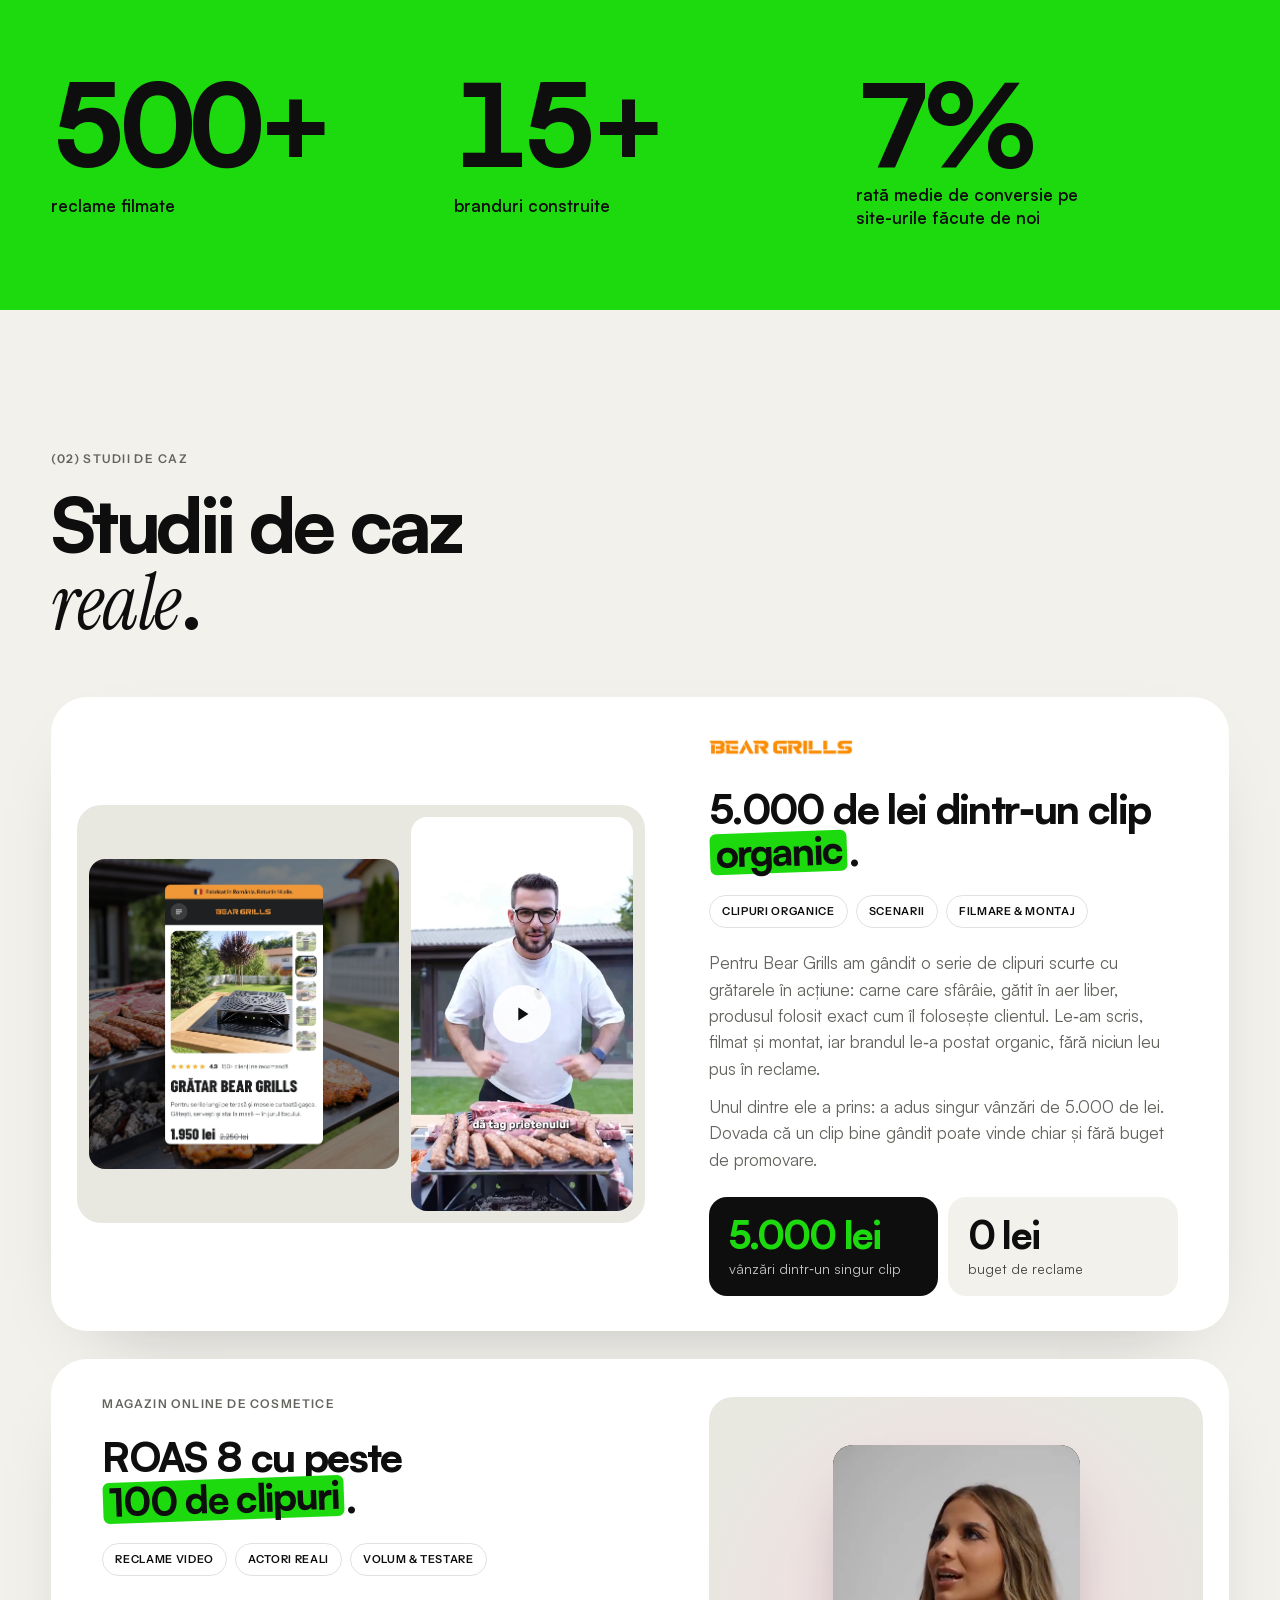
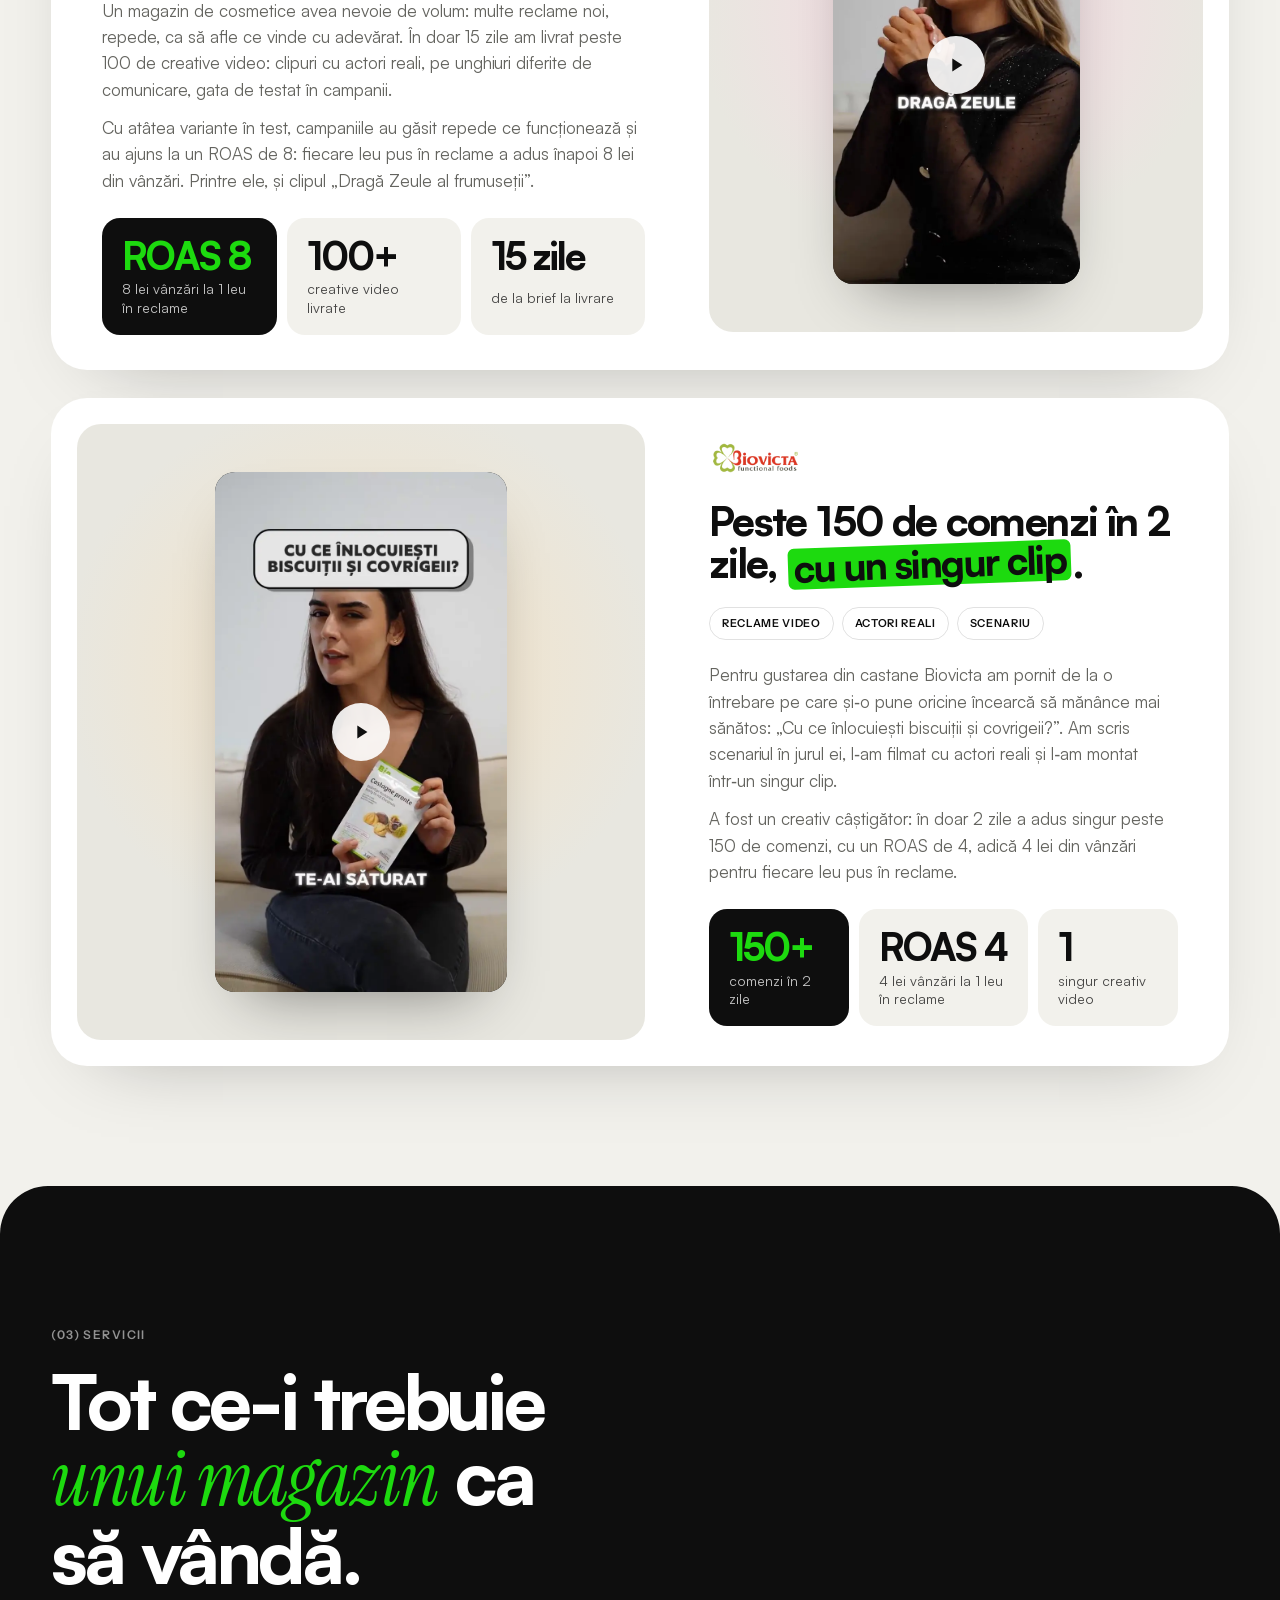
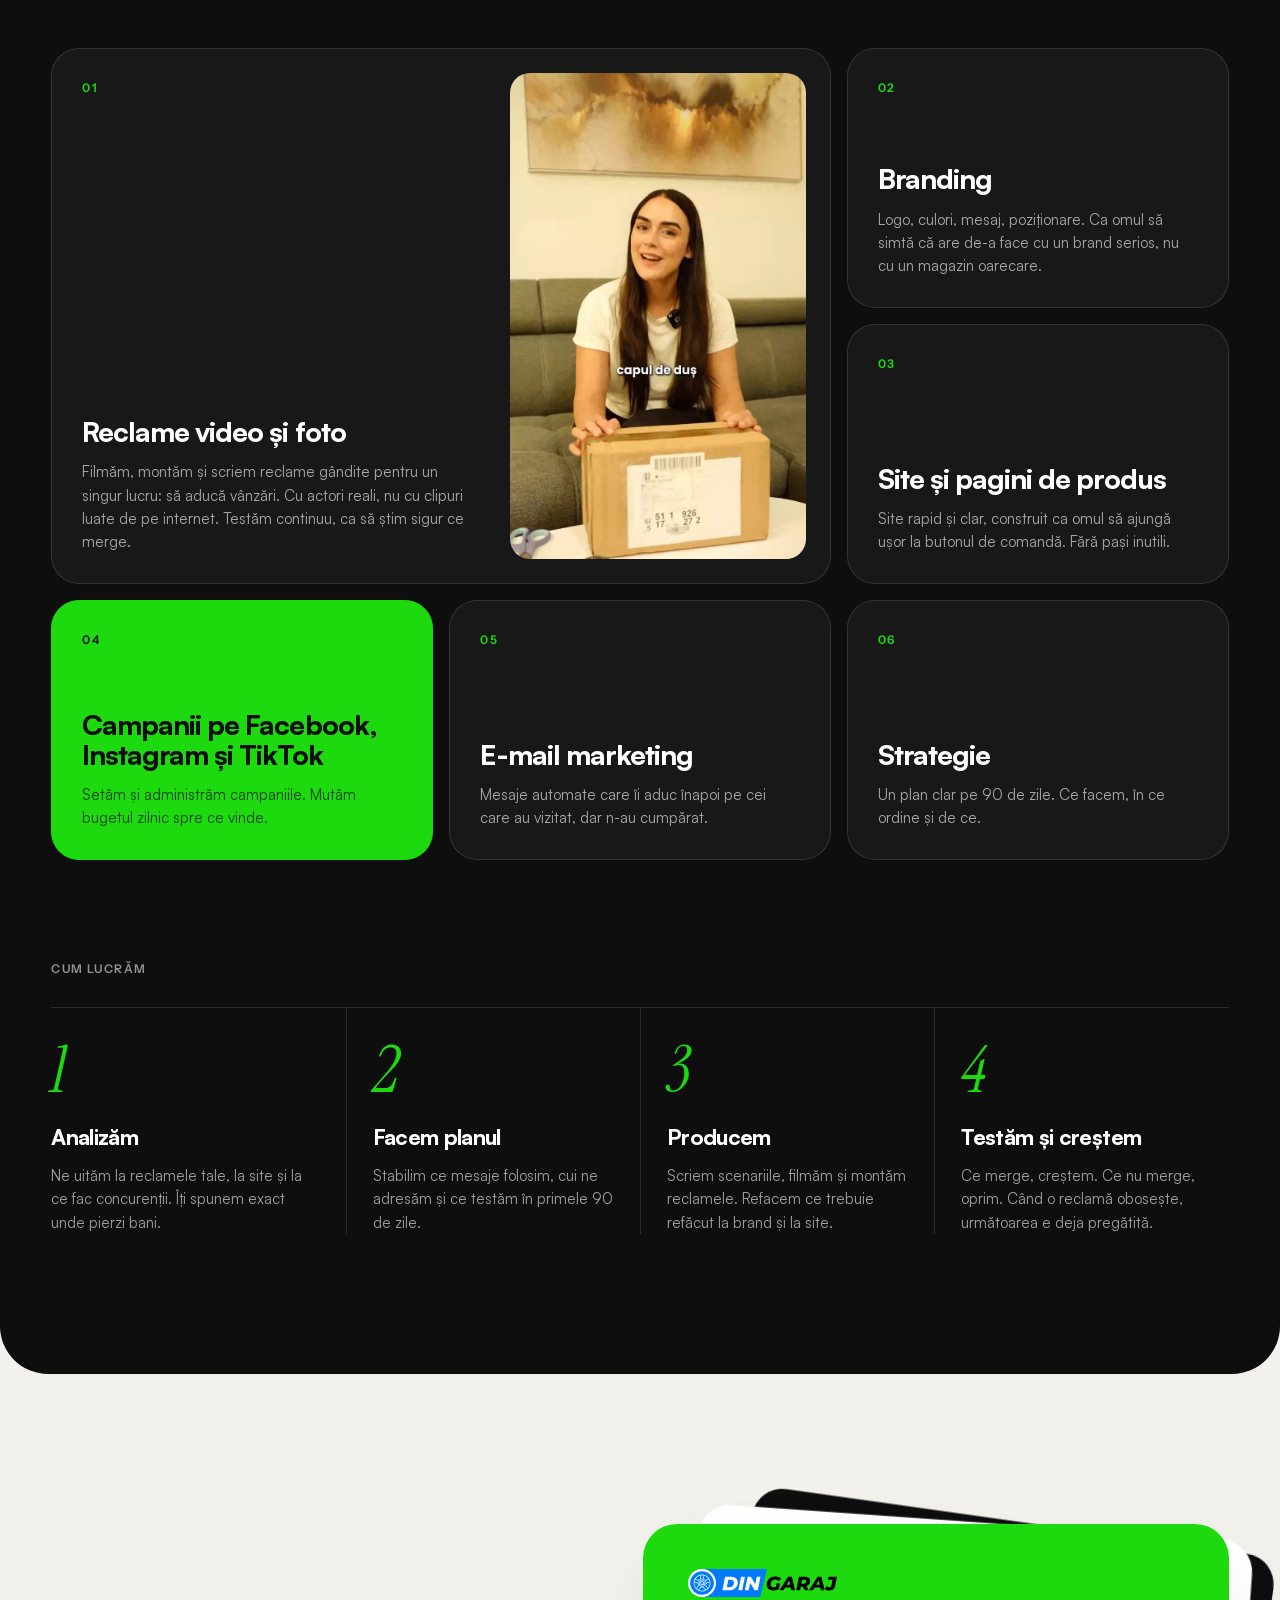
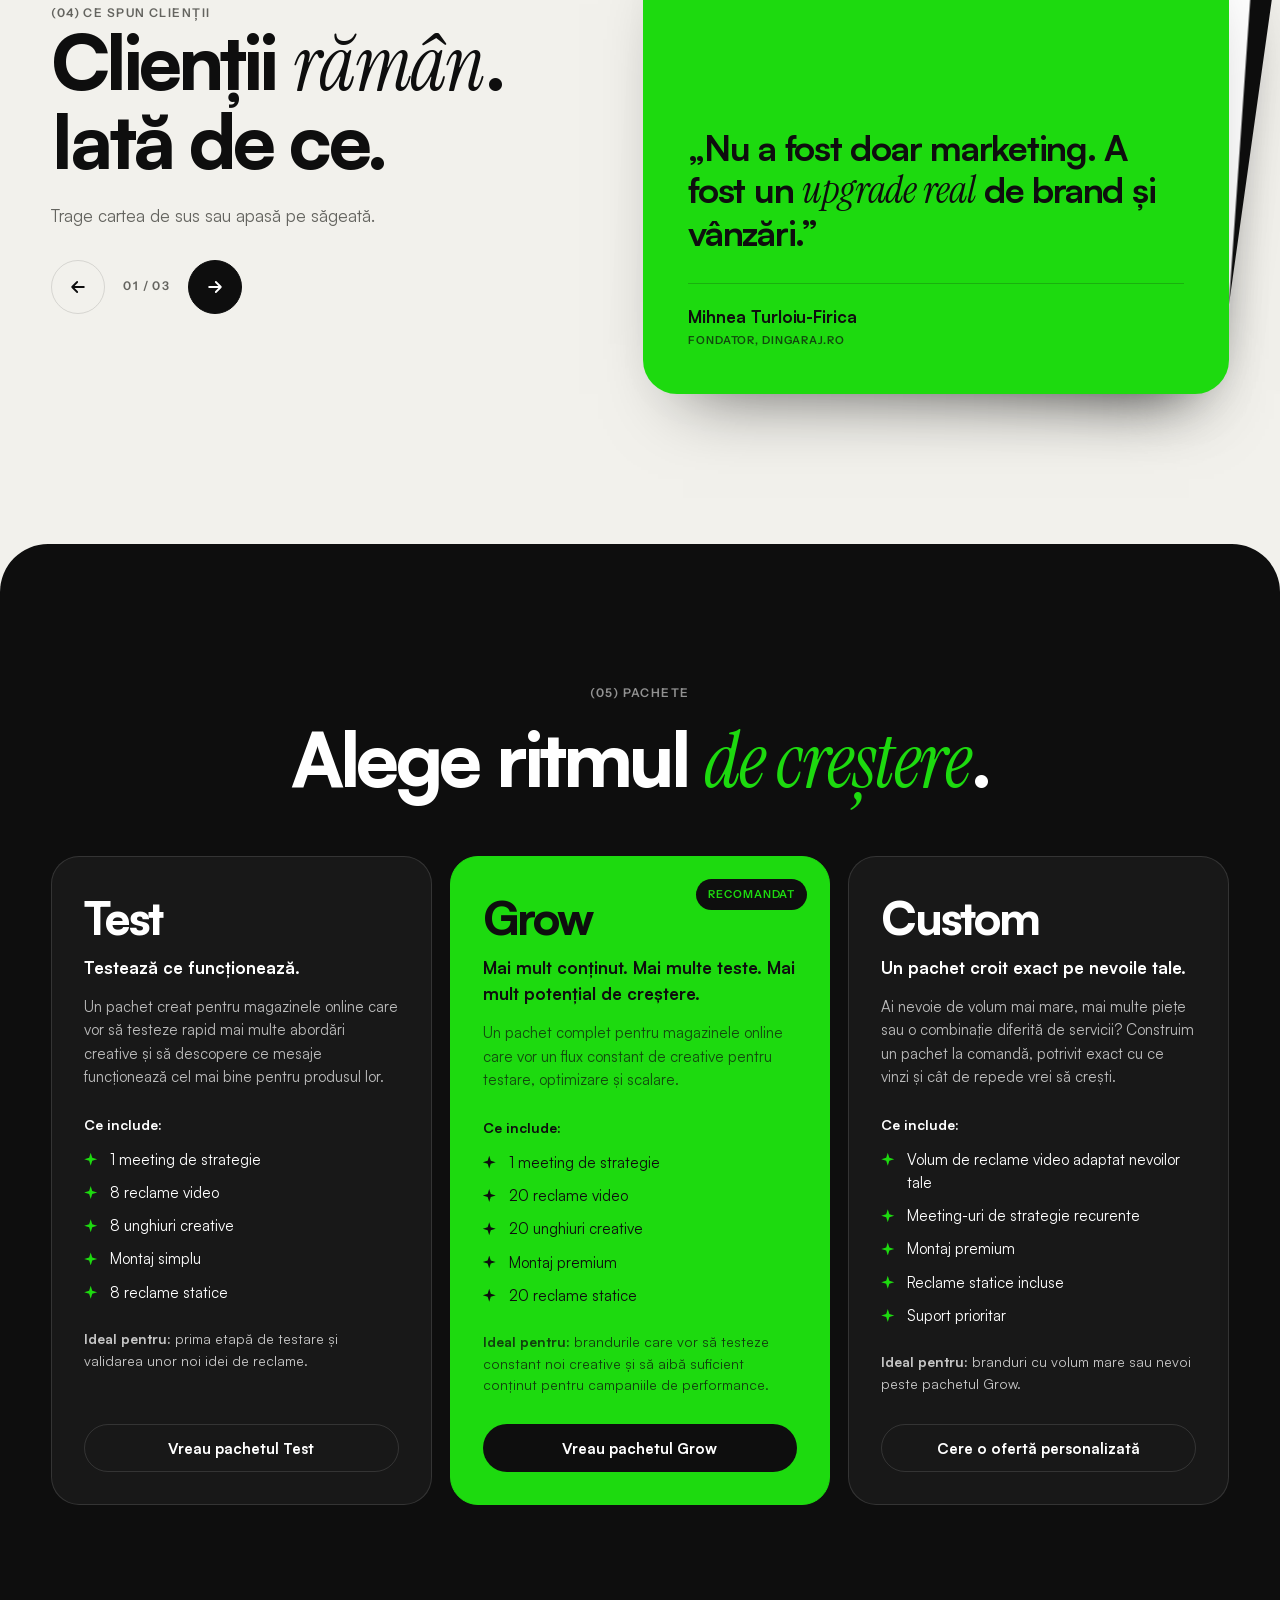
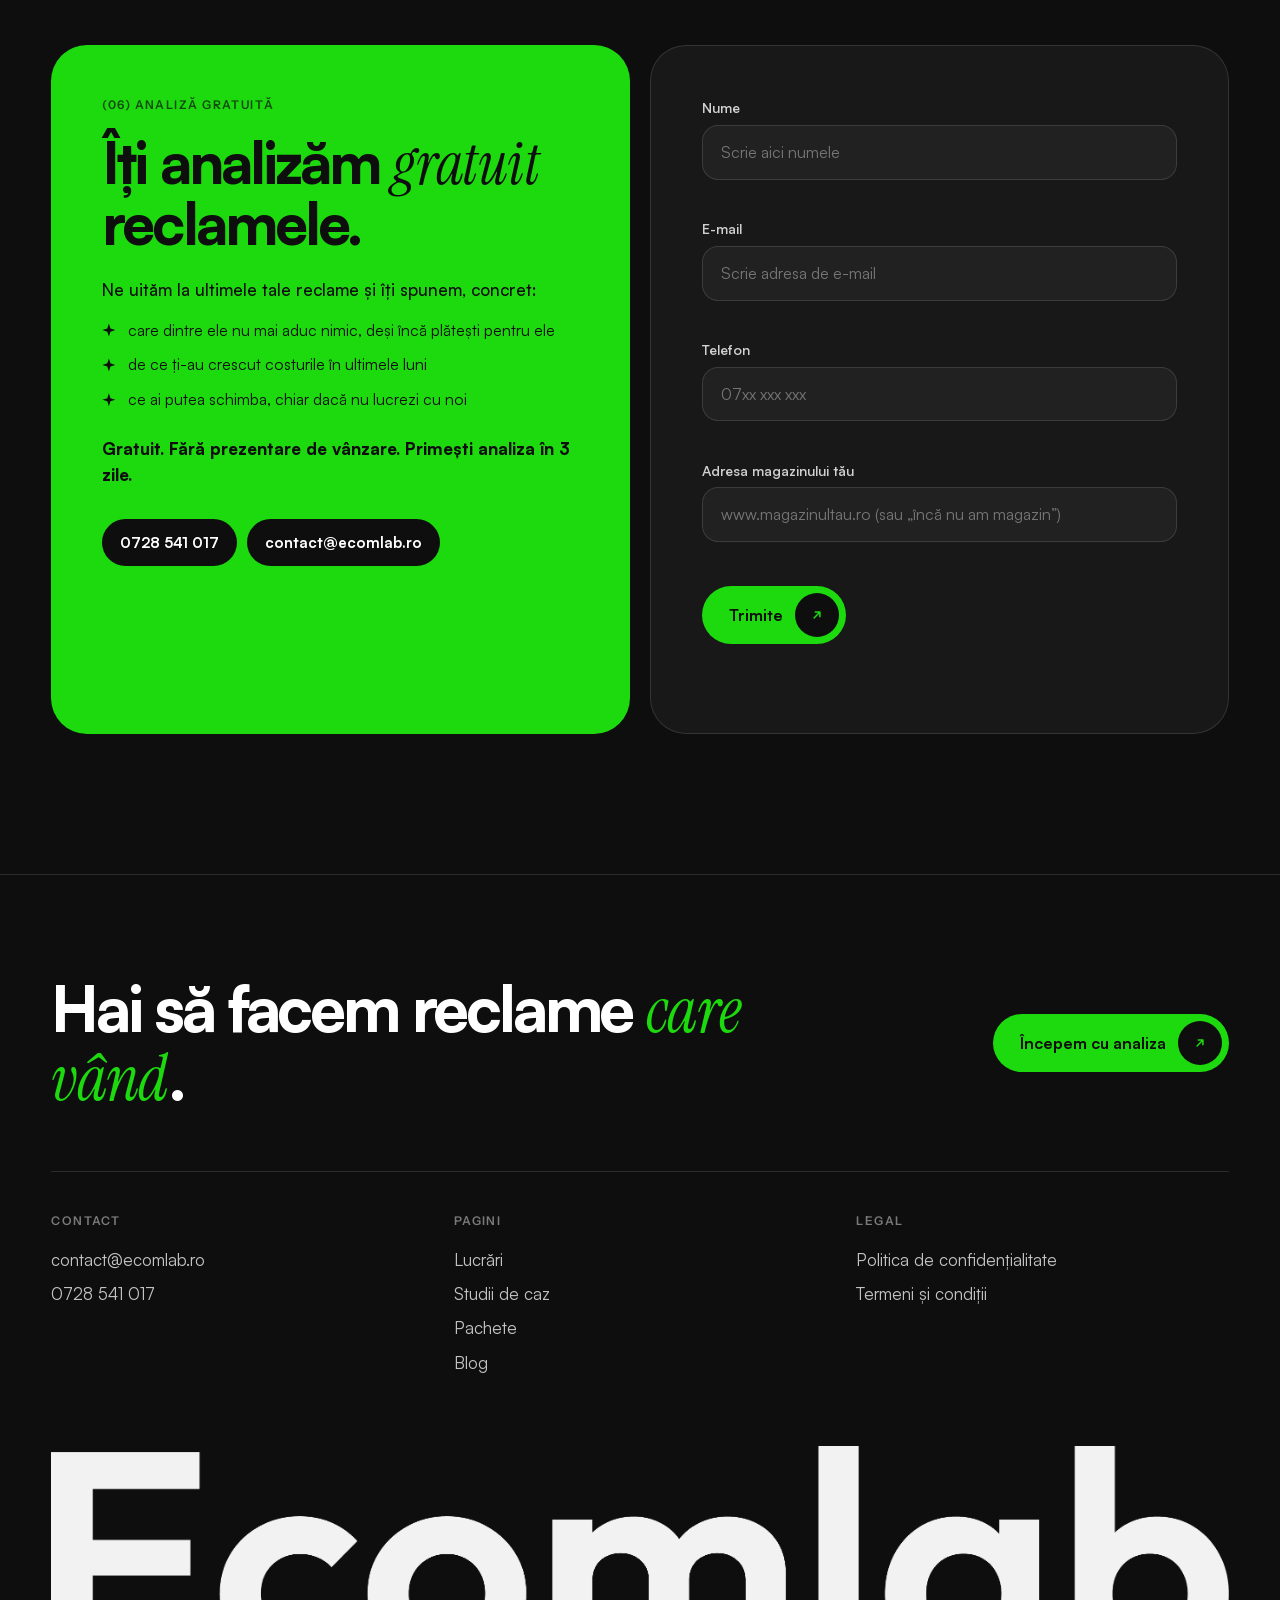
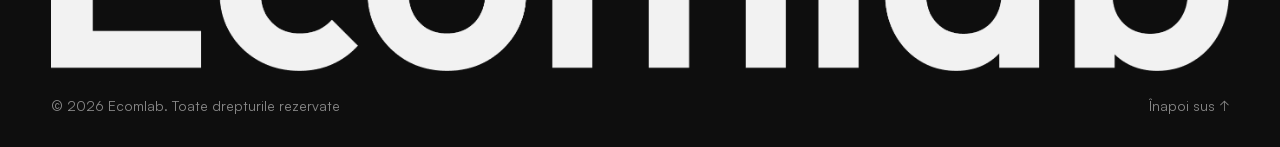
==== commit e360cdef: "Al patrulea testimonial: Gebrael Richard, Imperialstone.ro Toate cele 4 testimoniale scurte sunt acu" ====
--- a/index.html
+++ b/index.html
@@ -124,8 +124,7 @@
       </div>
     </section>
 
-    <!-- ── Testimoniale scurte (de completat) ──────────────────────
-         Pozele sunt în assets/reviews/; de completat numele, magazinul și textul. -->
+    <!-- ── Testimoniale scurte (pozele în assets/reviews/) ───────── -->
     <section class="reviews" aria-label="Ce spun clienții">
       <div class="wrap">
         <div class="reviews__grid">
@@ -151,10 +150,10 @@
             </figcaption>
           </figure>
           <figure class="review">
-            <blockquote class="review__text">Textul testimonialului vine aici. Două-trei rânduri scurte despre rezultatul colaborării.</blockquote>
+            <blockquote class="review__text">Mi‑au refăcut site‑ul de la zero, iar rezultatele nu au întârziat să apară. Am observat o creștere a vânzărilor și o experiență mult mai bună pentru clienții noștri.</blockquote>
             <figcaption class="review__who">
               <img class="review__photo" src="assets/reviews/review-4.webp" alt="" width="56" height="56" loading="lazy">
-              <span class="review__meta"><strong>Nume Prenume</strong><span>magazin.ro</span></span>
+              <span class="review__meta"><strong>Gebrael Richard</strong><span>Imperialstone.ro</span></span>
             </figcaption>
           </figure>
         </div>
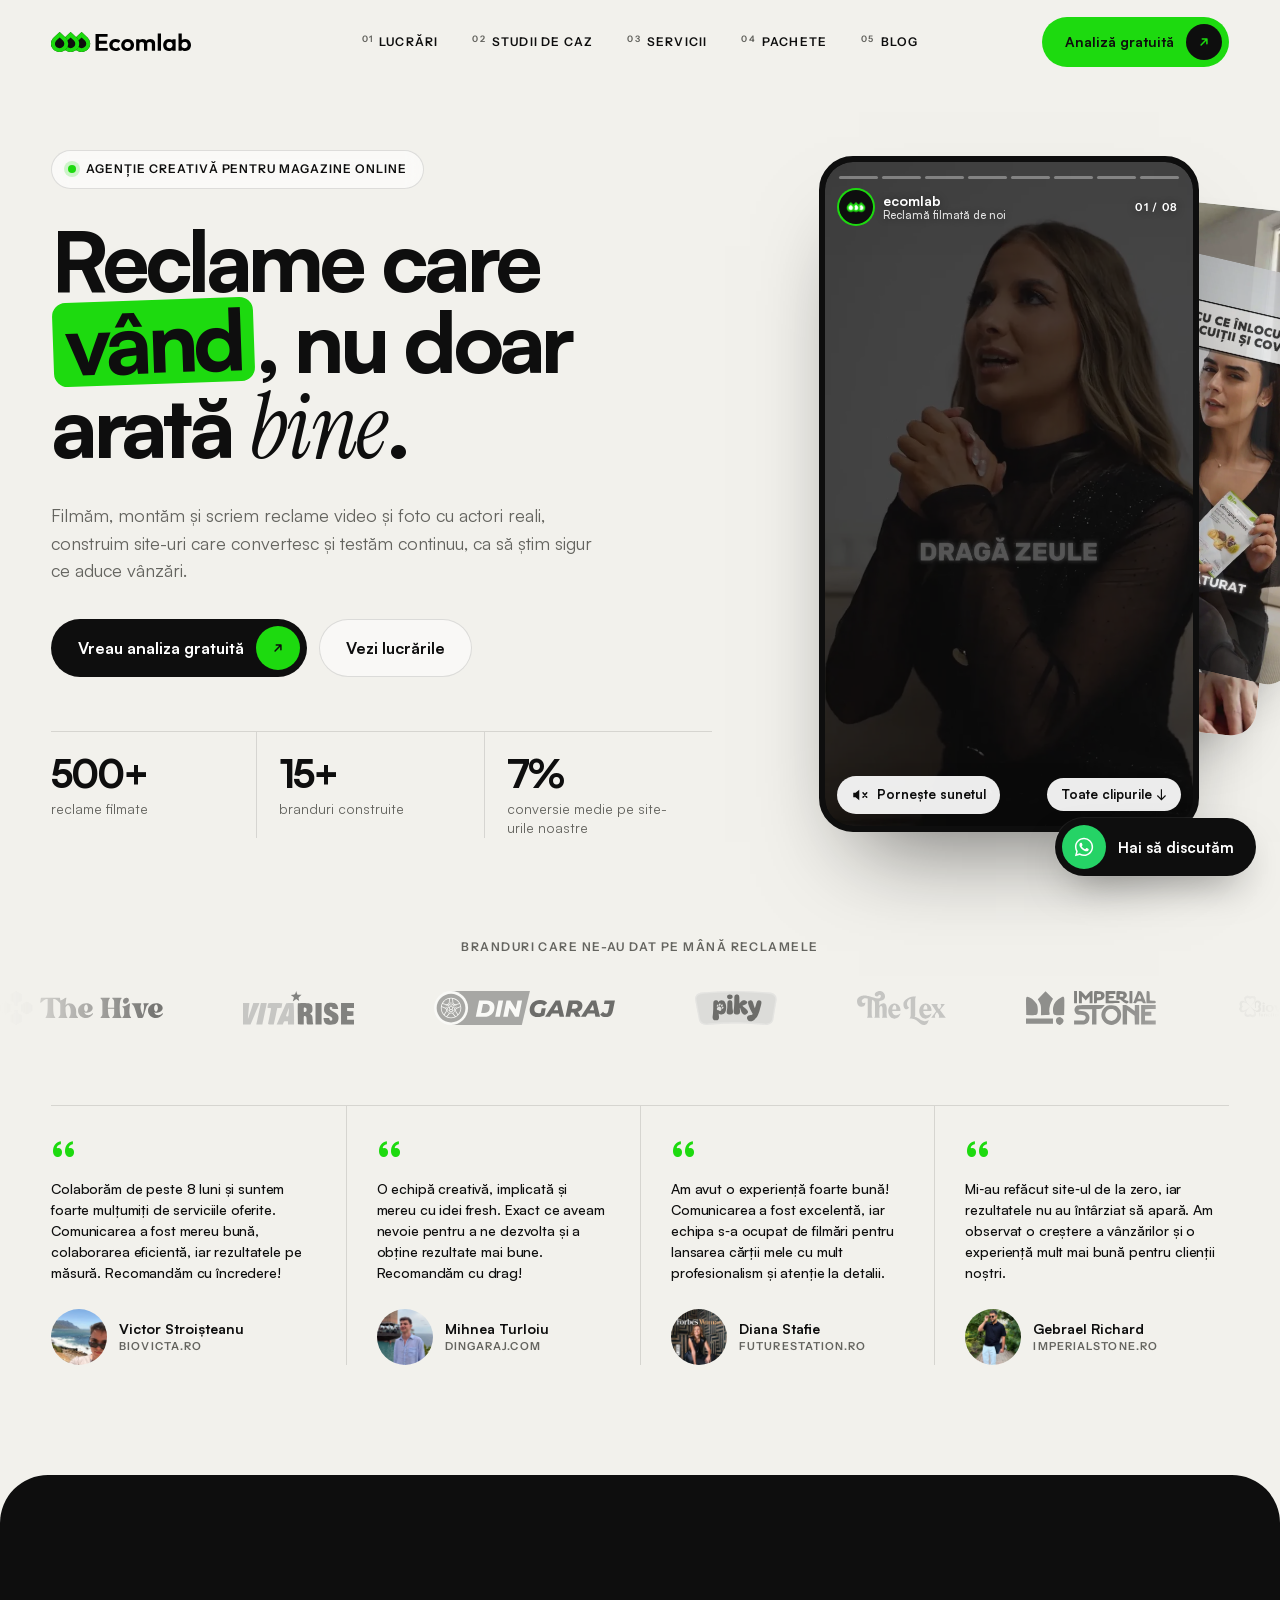
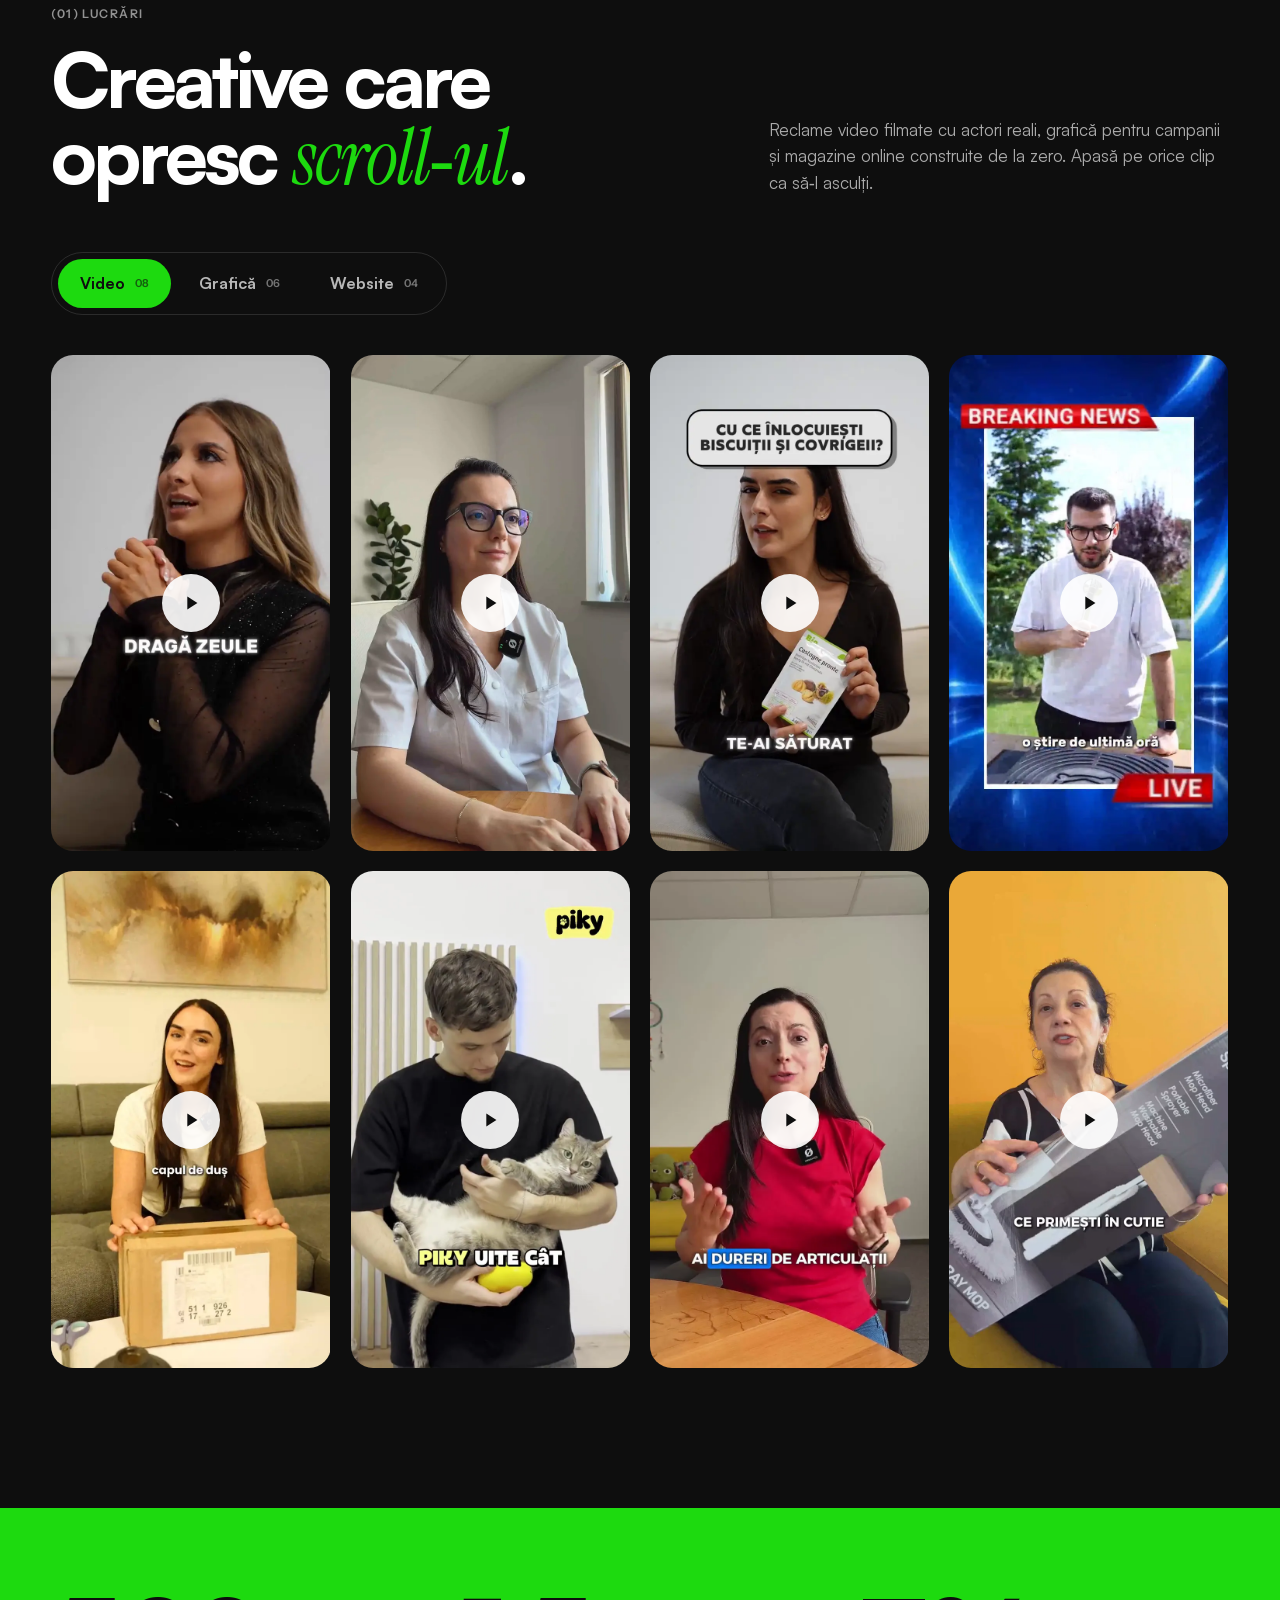
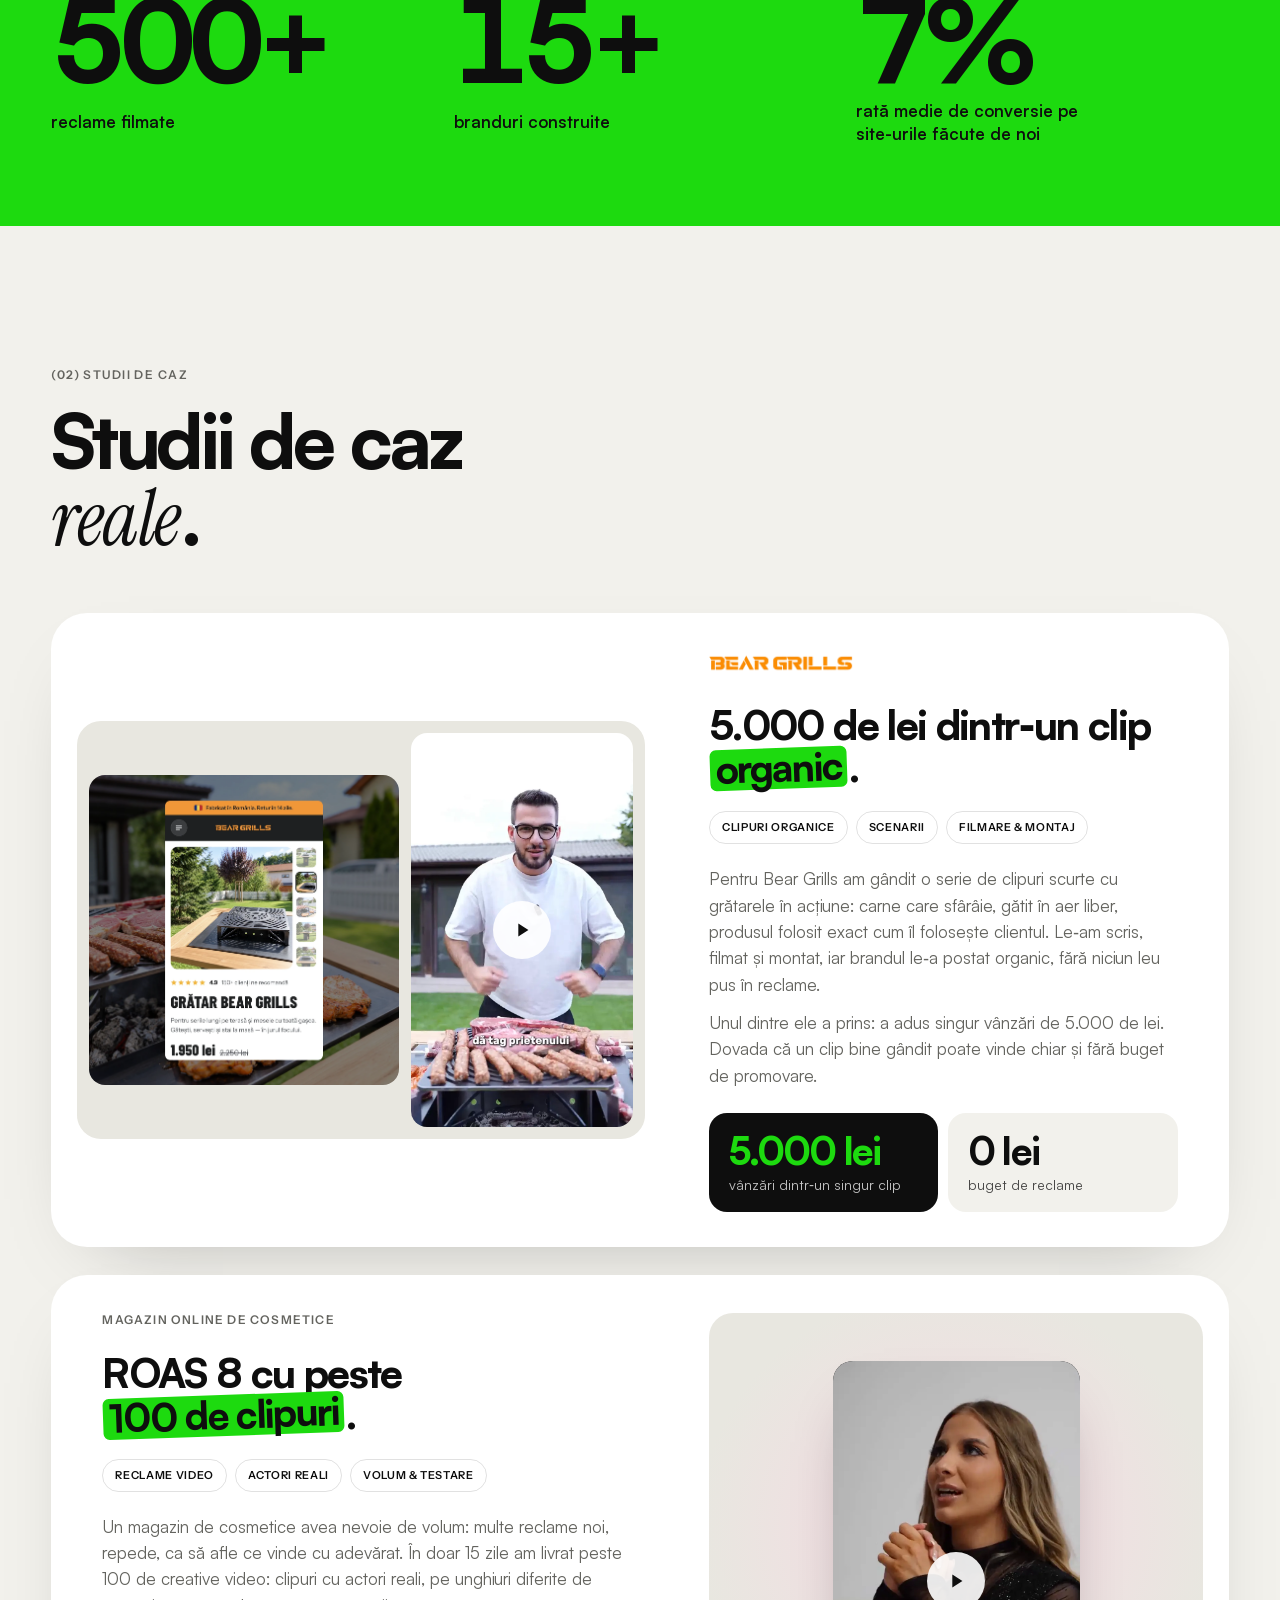
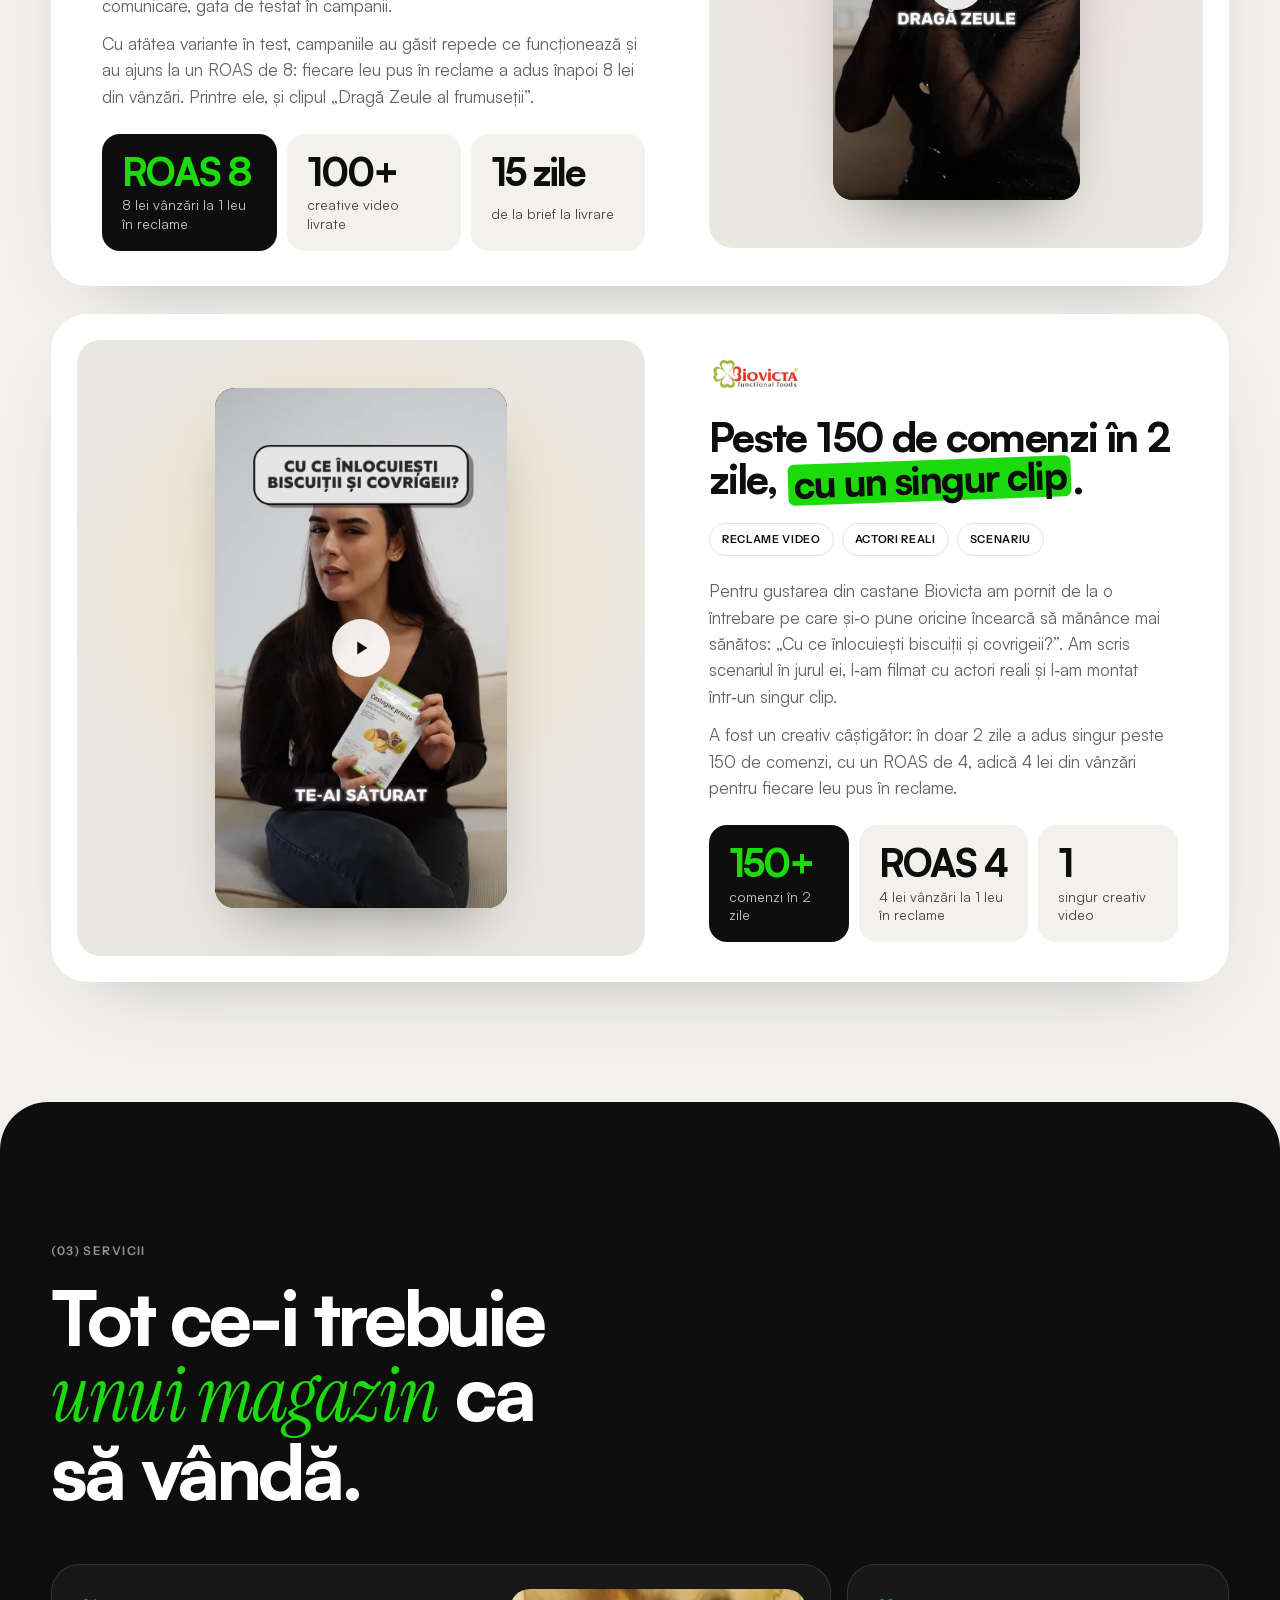
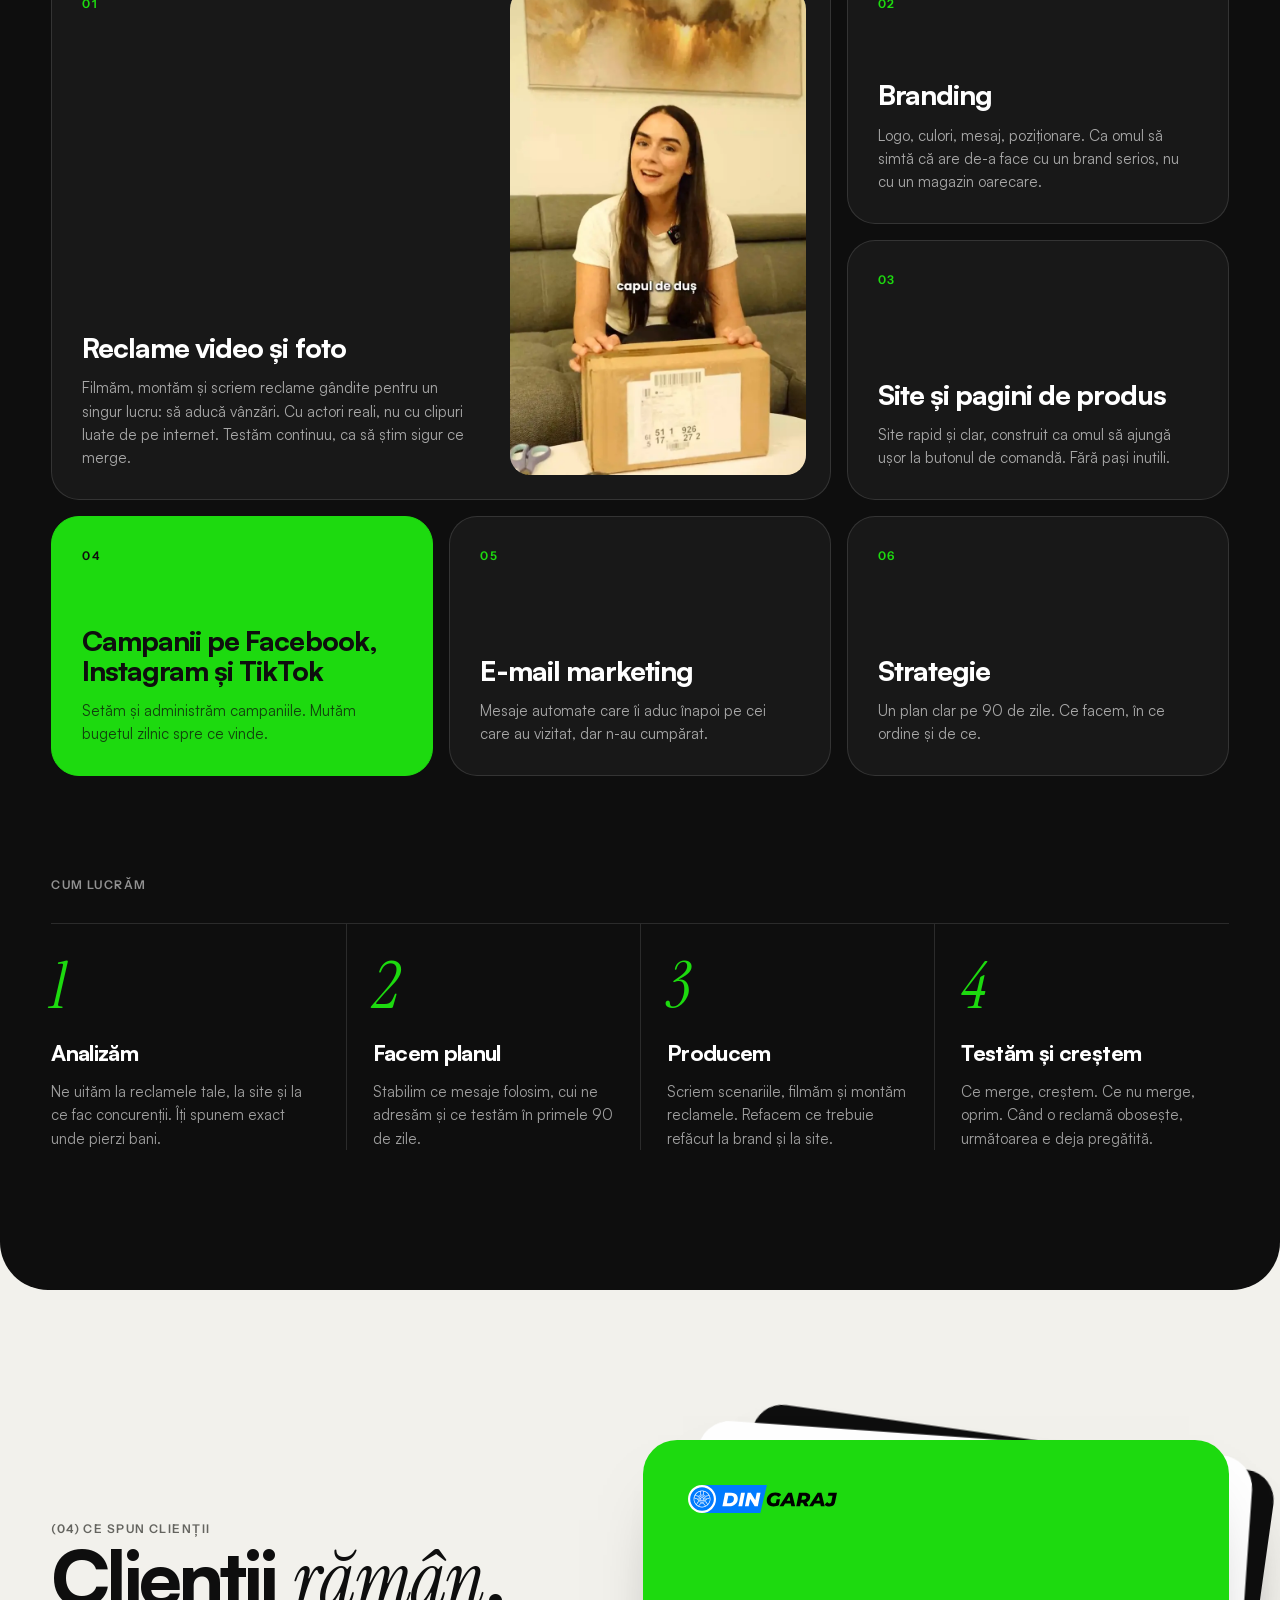
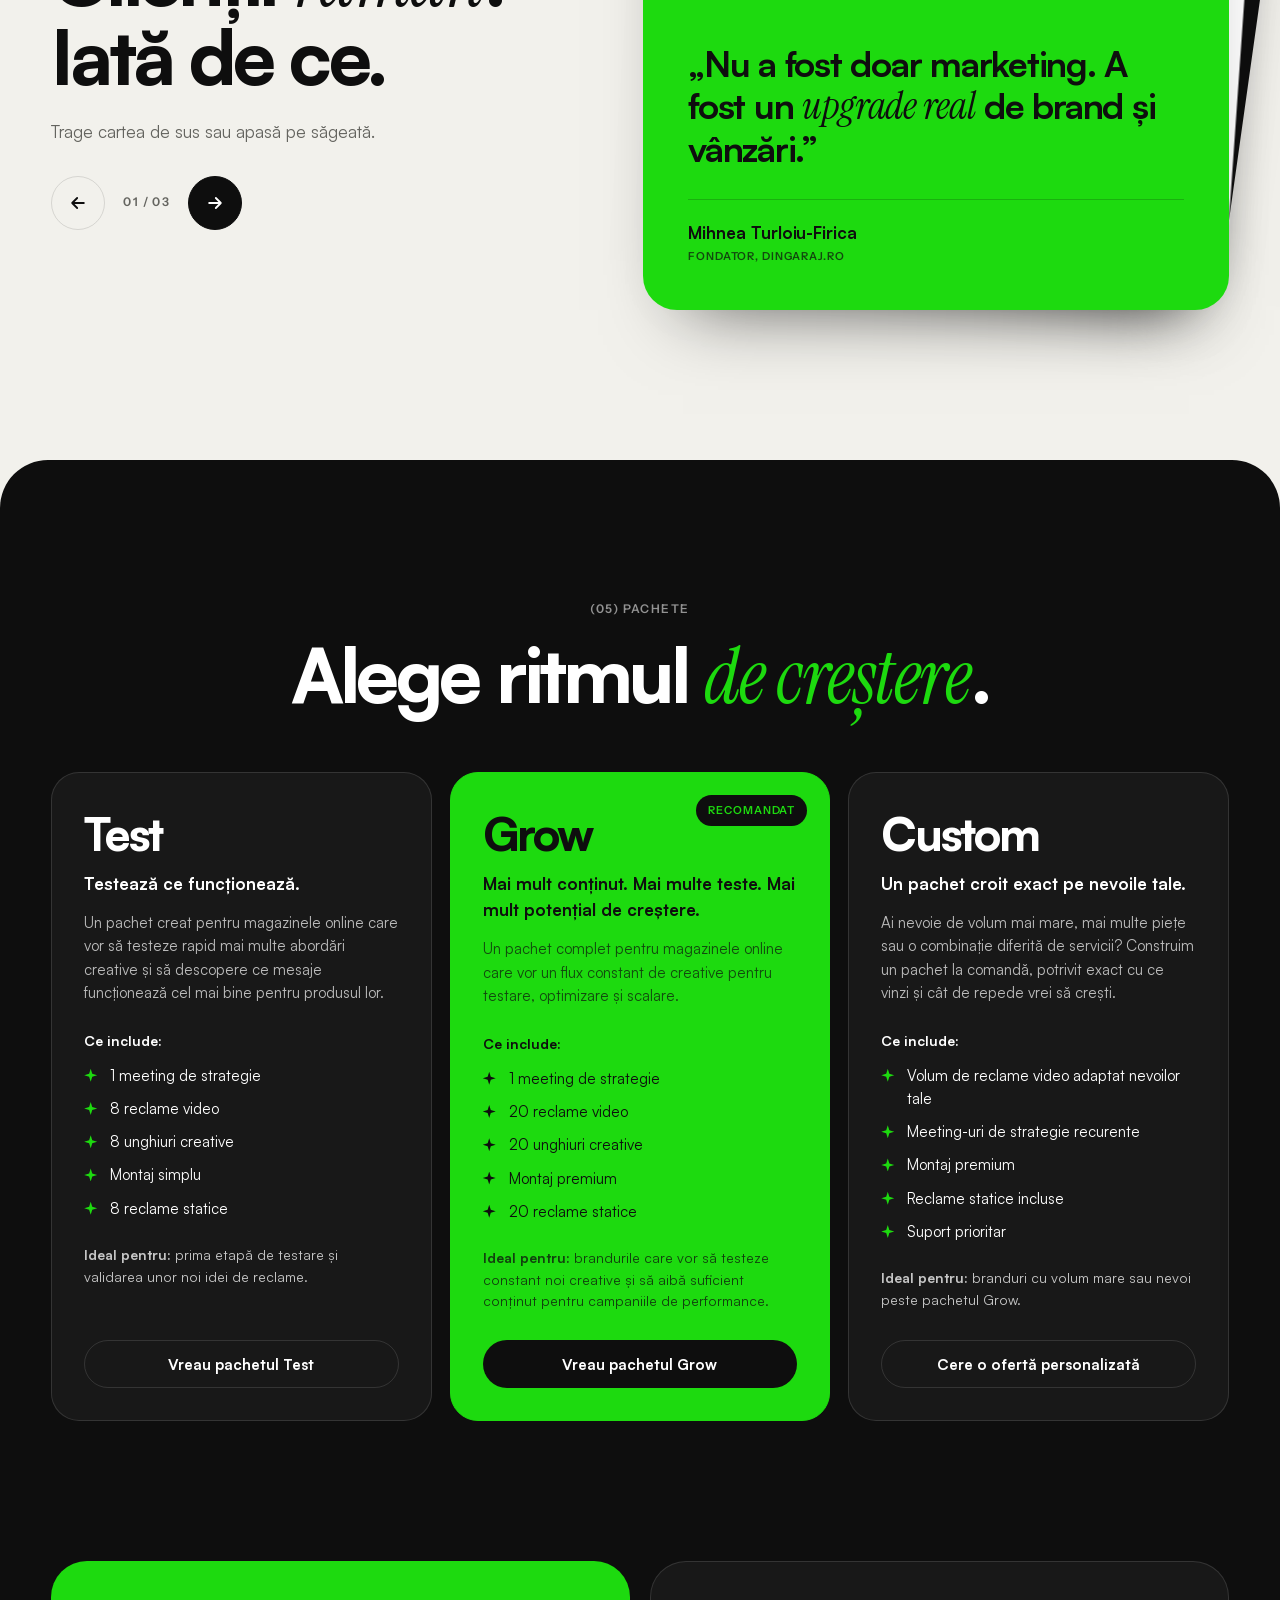
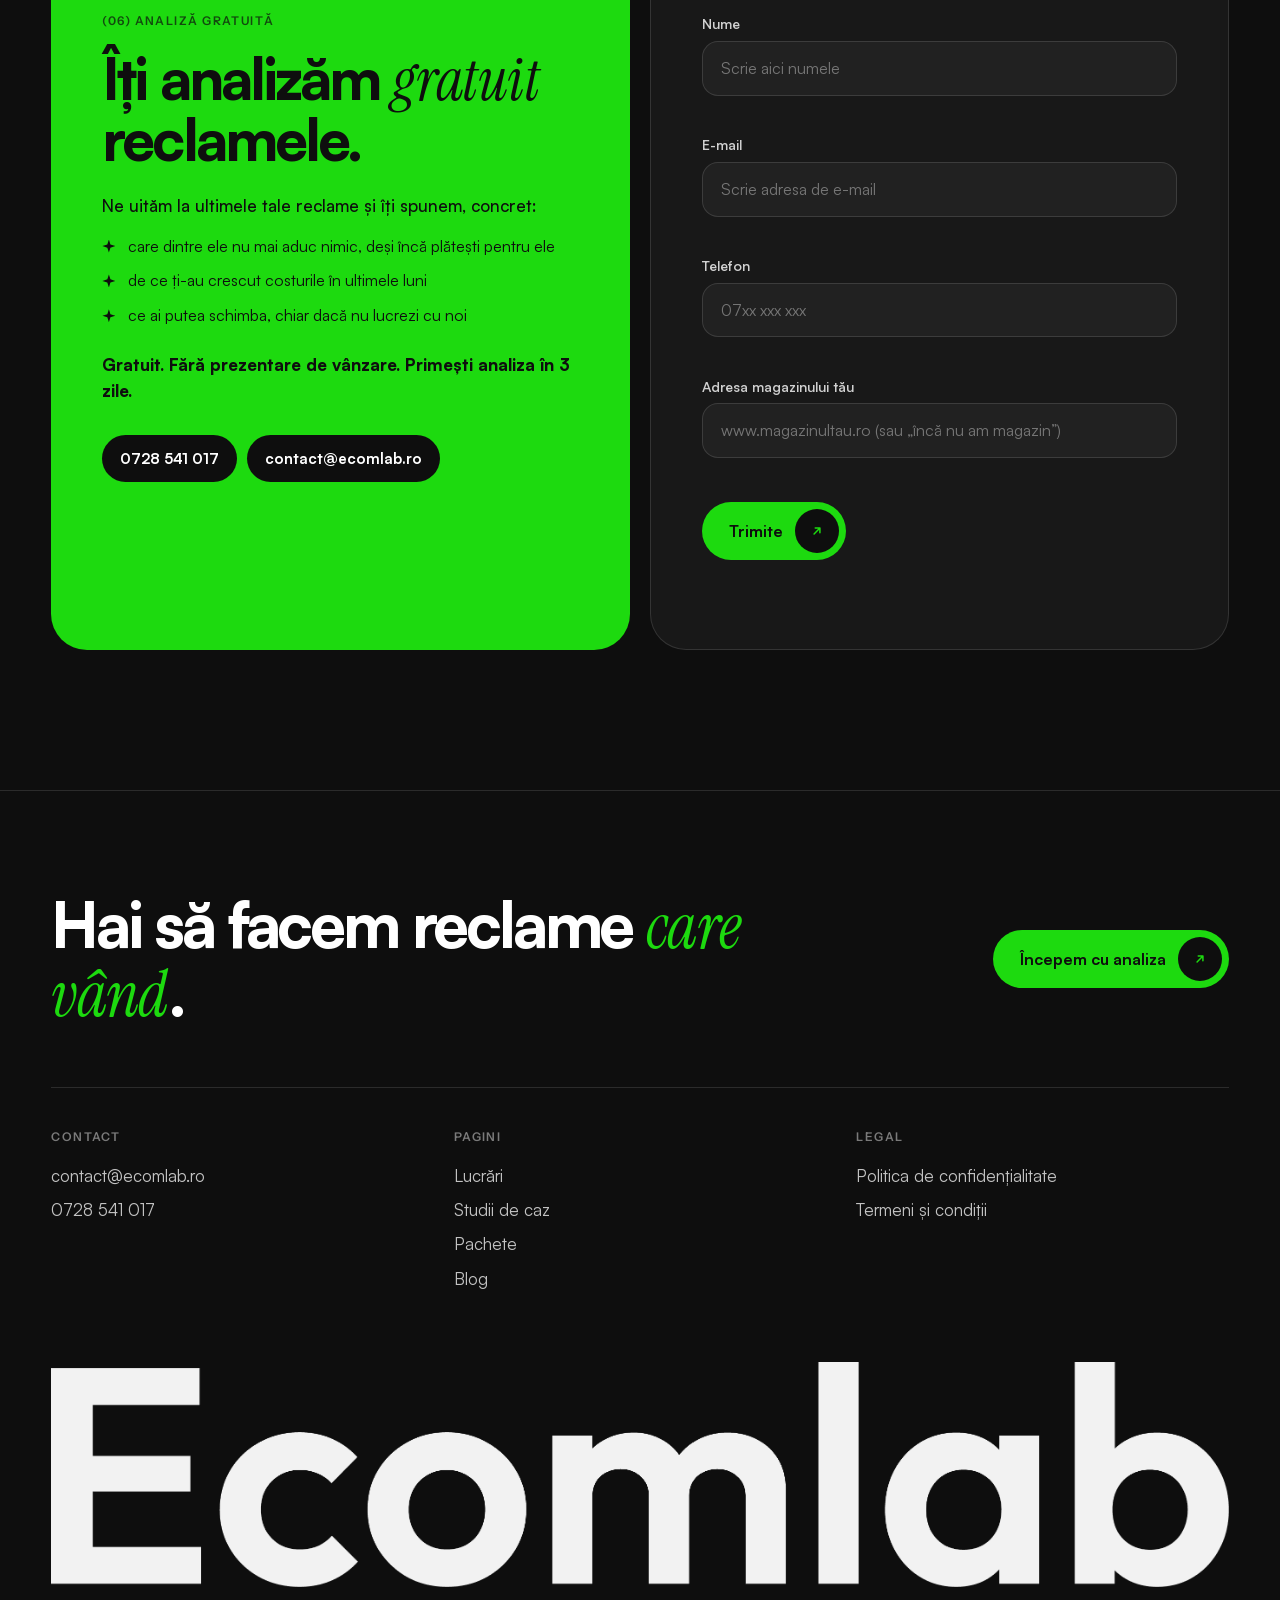
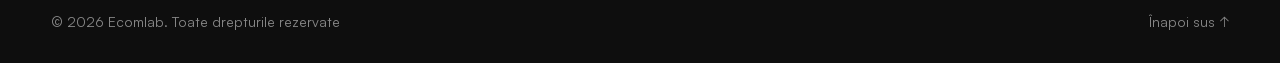
==== commit 5c1e289c: "Testimoniale scurte: textul la 14px Co-Authored-By: Claude Opus 5.5 <noreply@anthropic.com> Claude-S" ====
--- a/index.html
+++ b/index.html
@@ -19,7 +19,7 @@
   <link rel="preload" href="assets/fonts/instrument-serif-latin-400-italic.woff2" as="font" type="font/woff2" crossorigin>
   <script>document.documentElement.classList.add("js");</script>
   <link rel="stylesheet" href="css/fonts.css?v=6">
-  <link rel="stylesheet" href="css/landing.css?v=29">
+  <link rel="stylesheet" href="css/landing.css?v=30">
 </head>
 <body>
 
--- a/css/landing.css
+++ b/css/landing.css
@@ -672,7 +672,7 @@
   padding-top: 38px;
   font-family: var(--sans);
   font-weight: 500;
-  font-size: 18px;
+  font-size: 14px;
   line-height: 1.5;
   letter-spacing: -0.01em;
   color: var(--ink);
@@ -1744,7 +1744,7 @@
   .reviews__grid { display: block; }
   .review, .review:first-child, .review:last-child, .review:nth-child(odd) { padding: 28px 0; border-left: 0; }
   .review + .review { border-top: 1px solid var(--line); border-left: 0; }
-  .review__text { font-size: 17px; }
+  .review__text { font-size: 14px; }
   .logos { mask-image: none; -webkit-mask-image: none; }
   .logos__track { animation-duration: 28s; }
   .logos__group { gap: 44px; padding-right: 44px; }
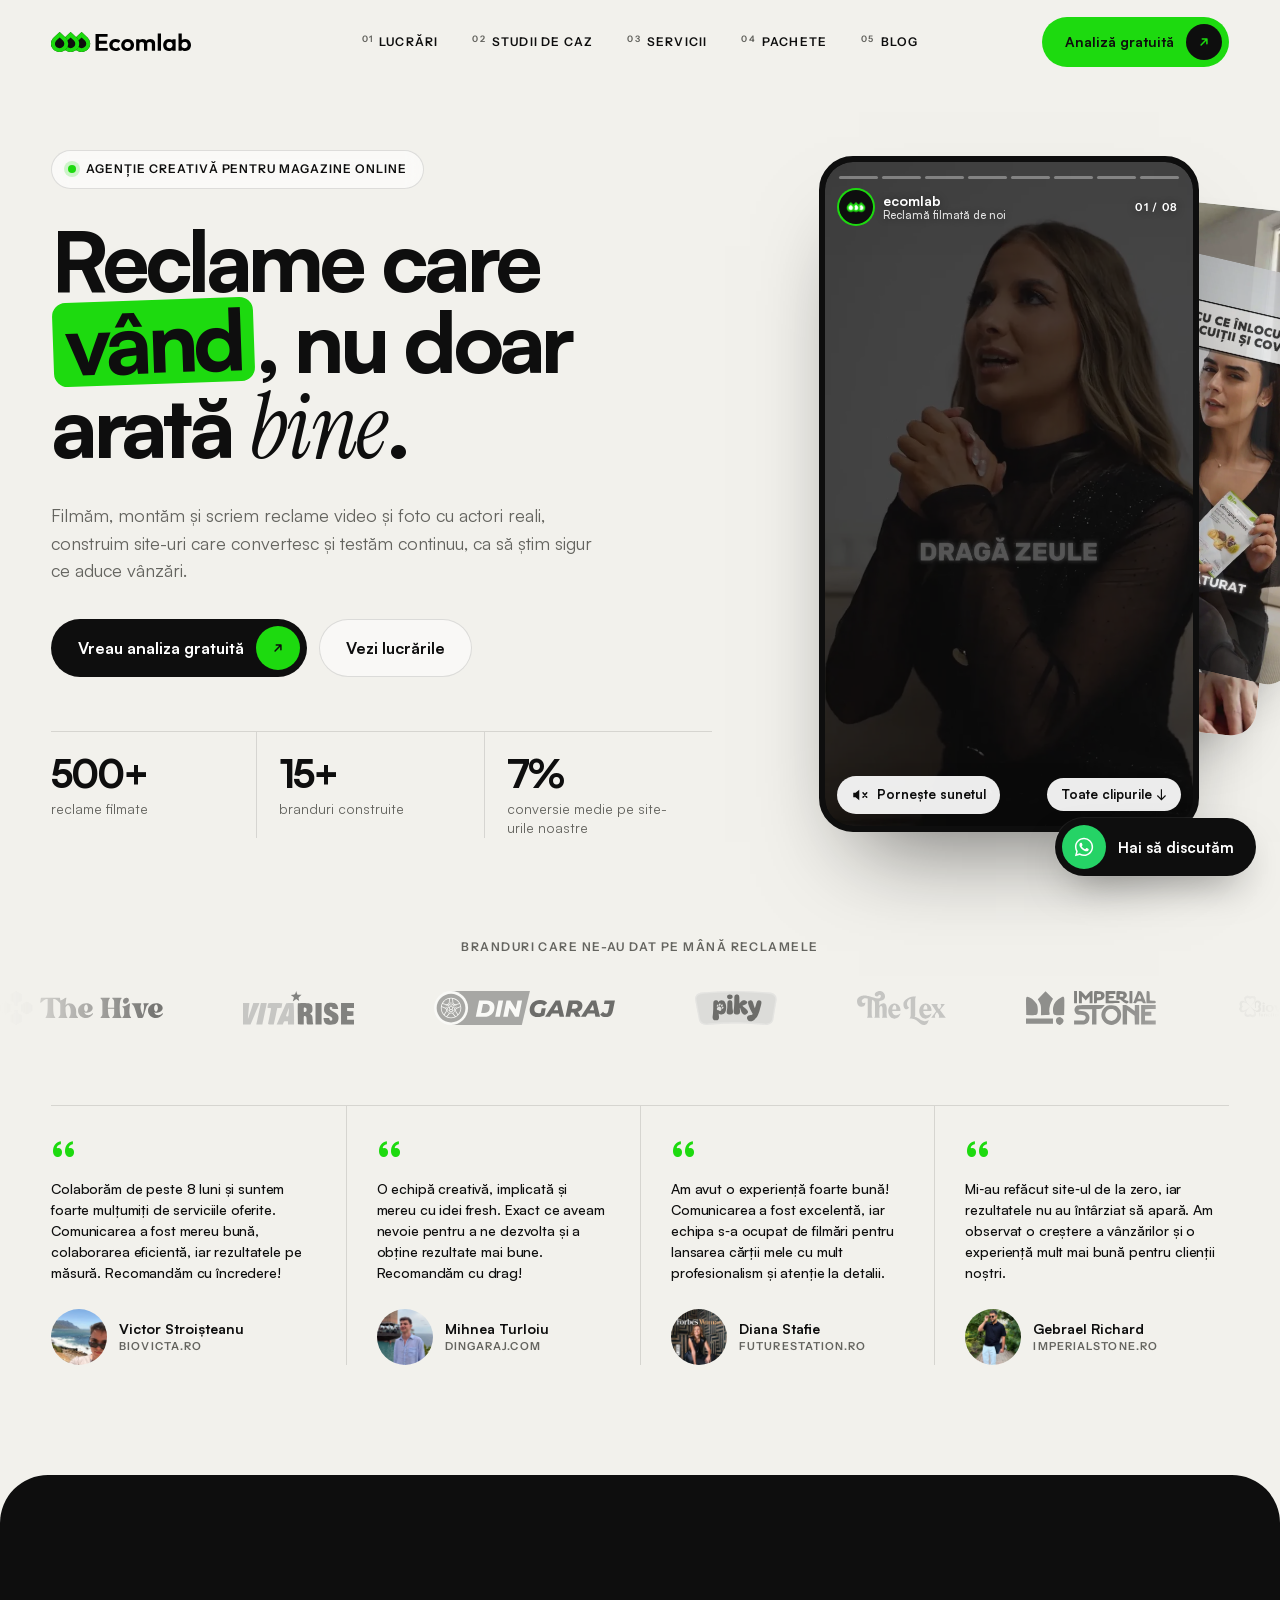
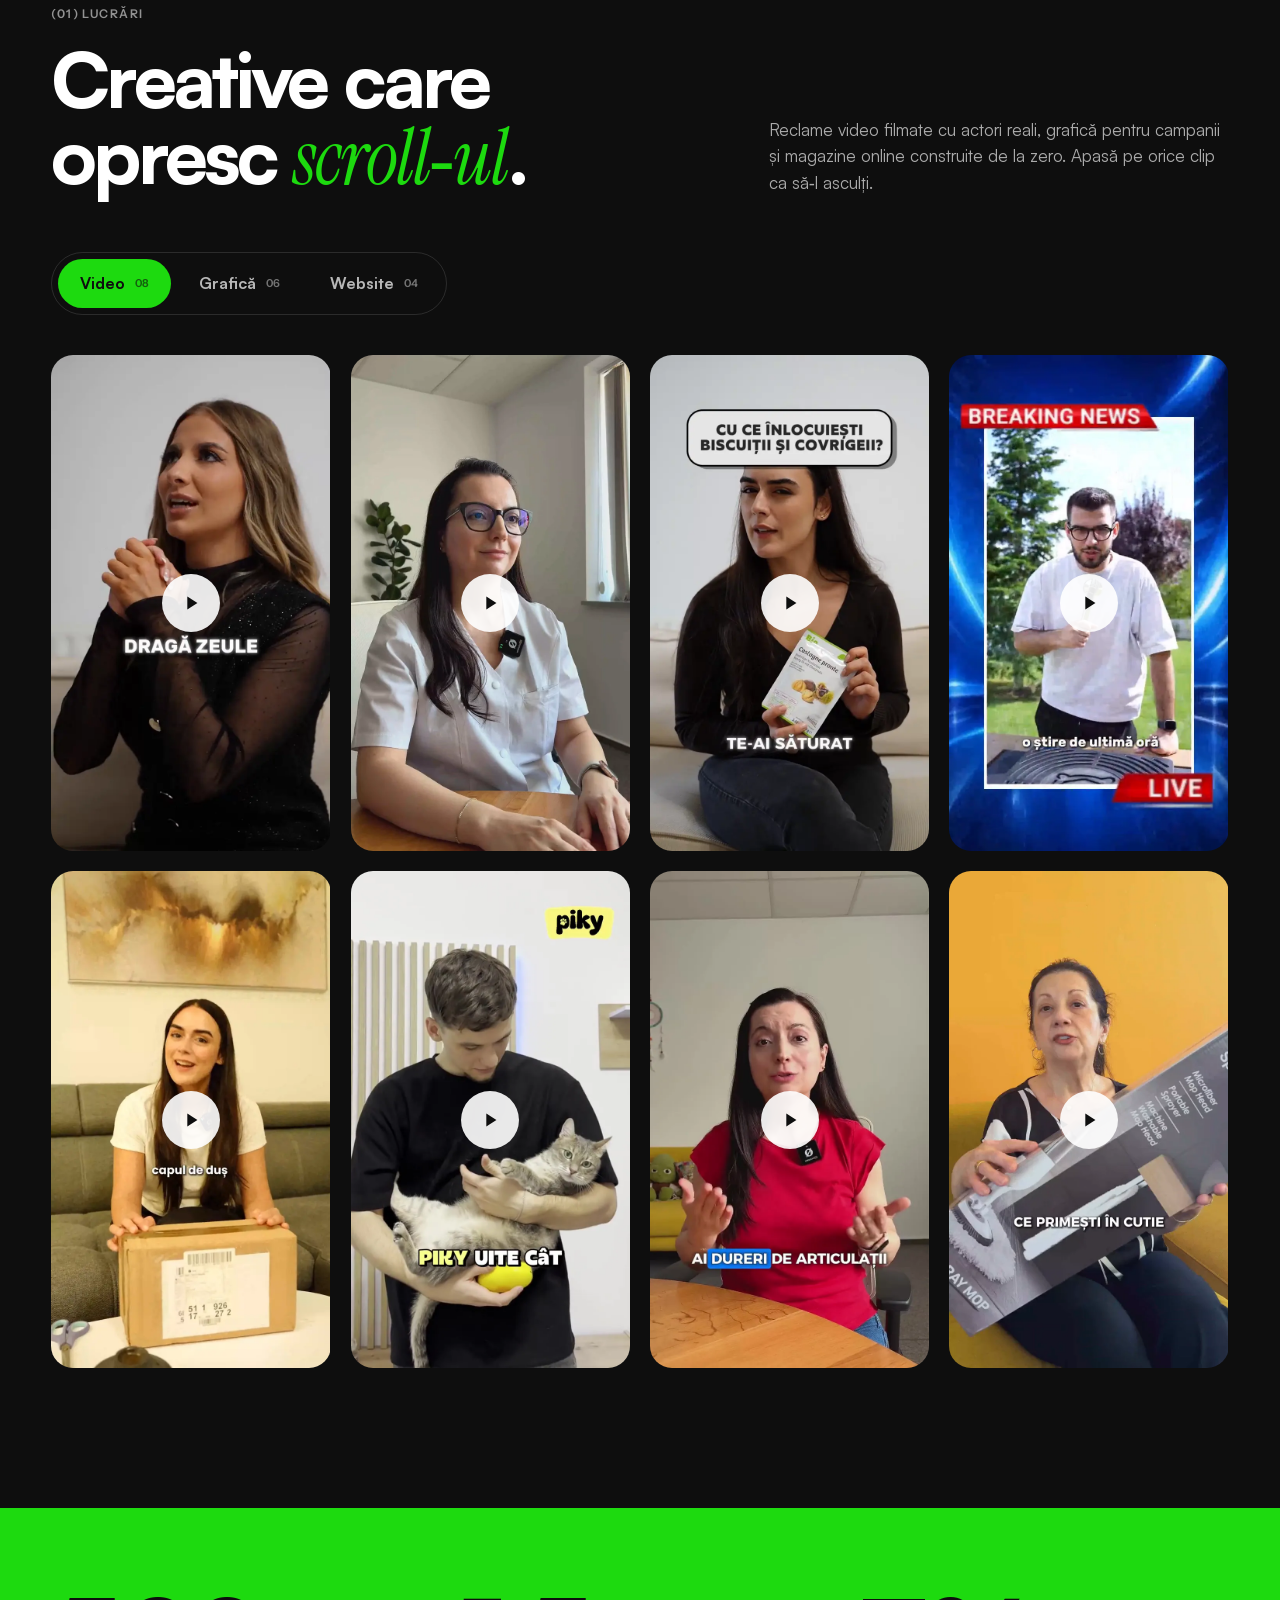
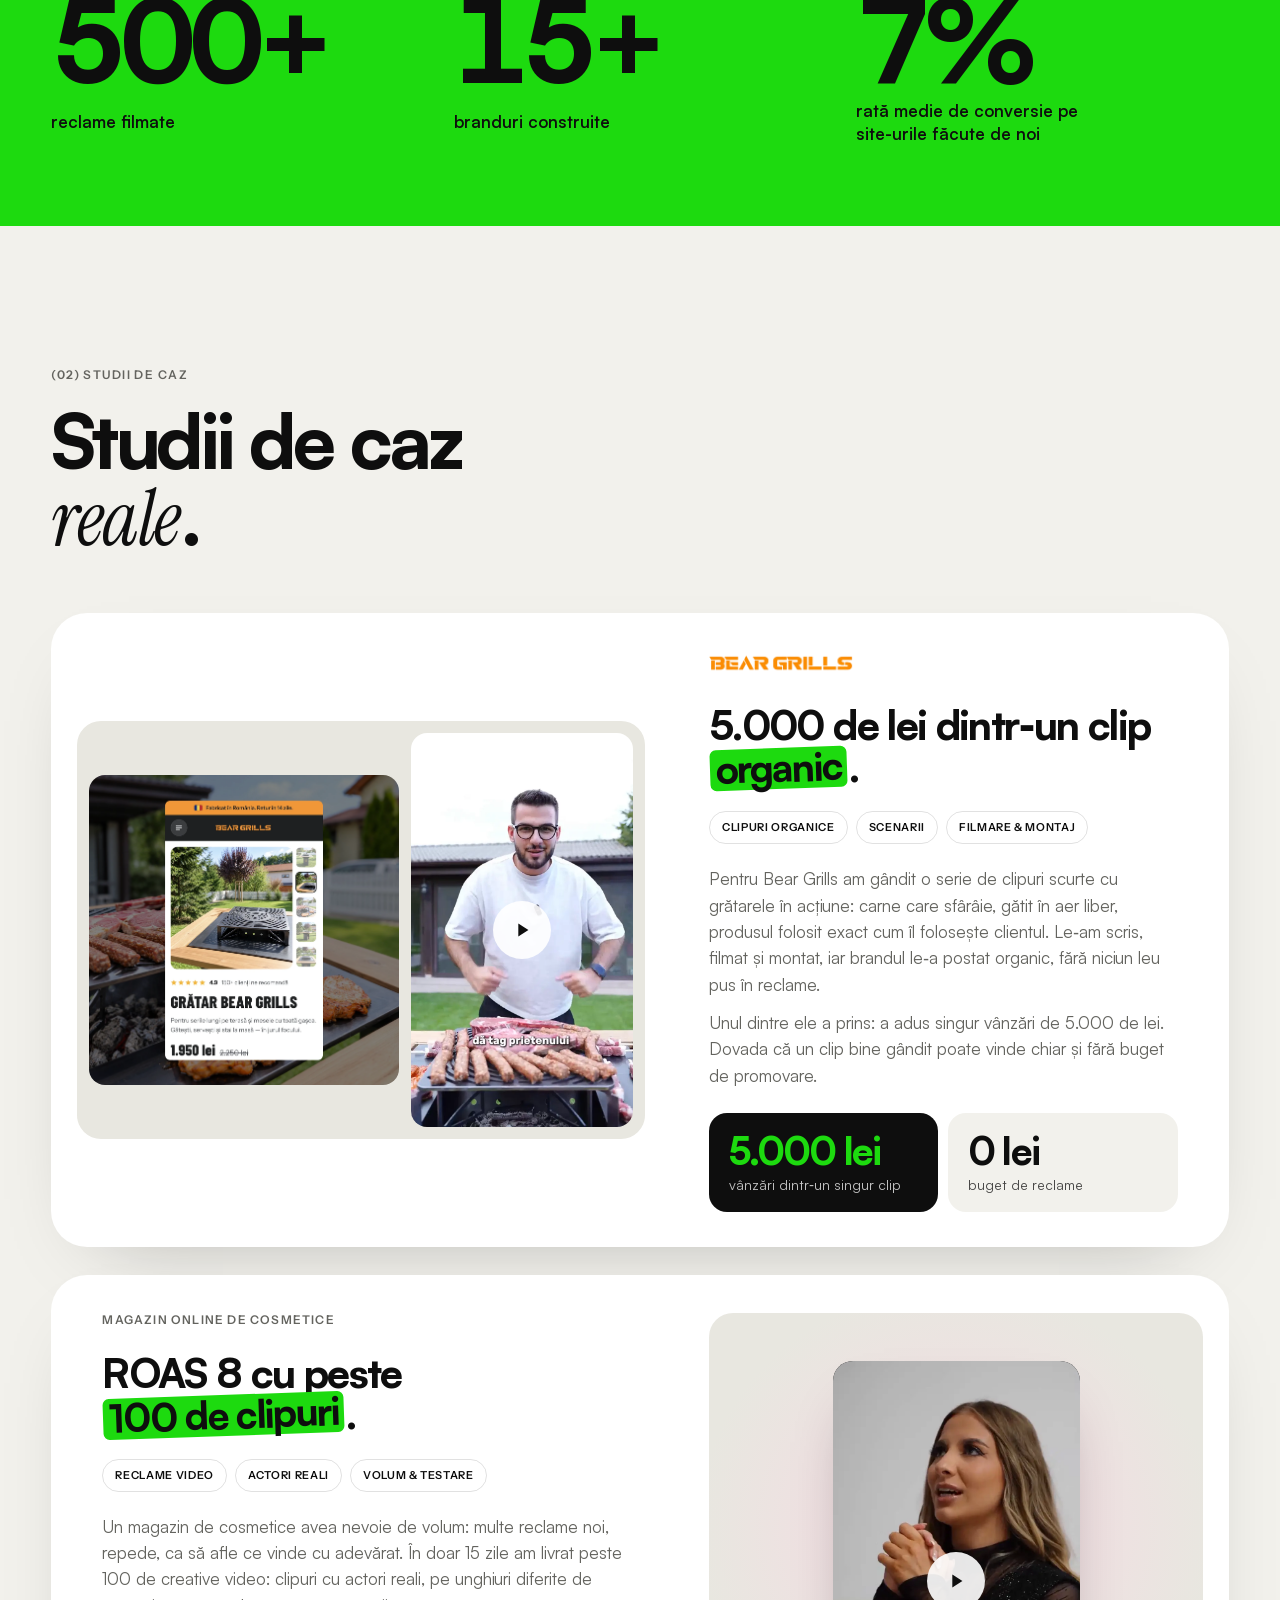
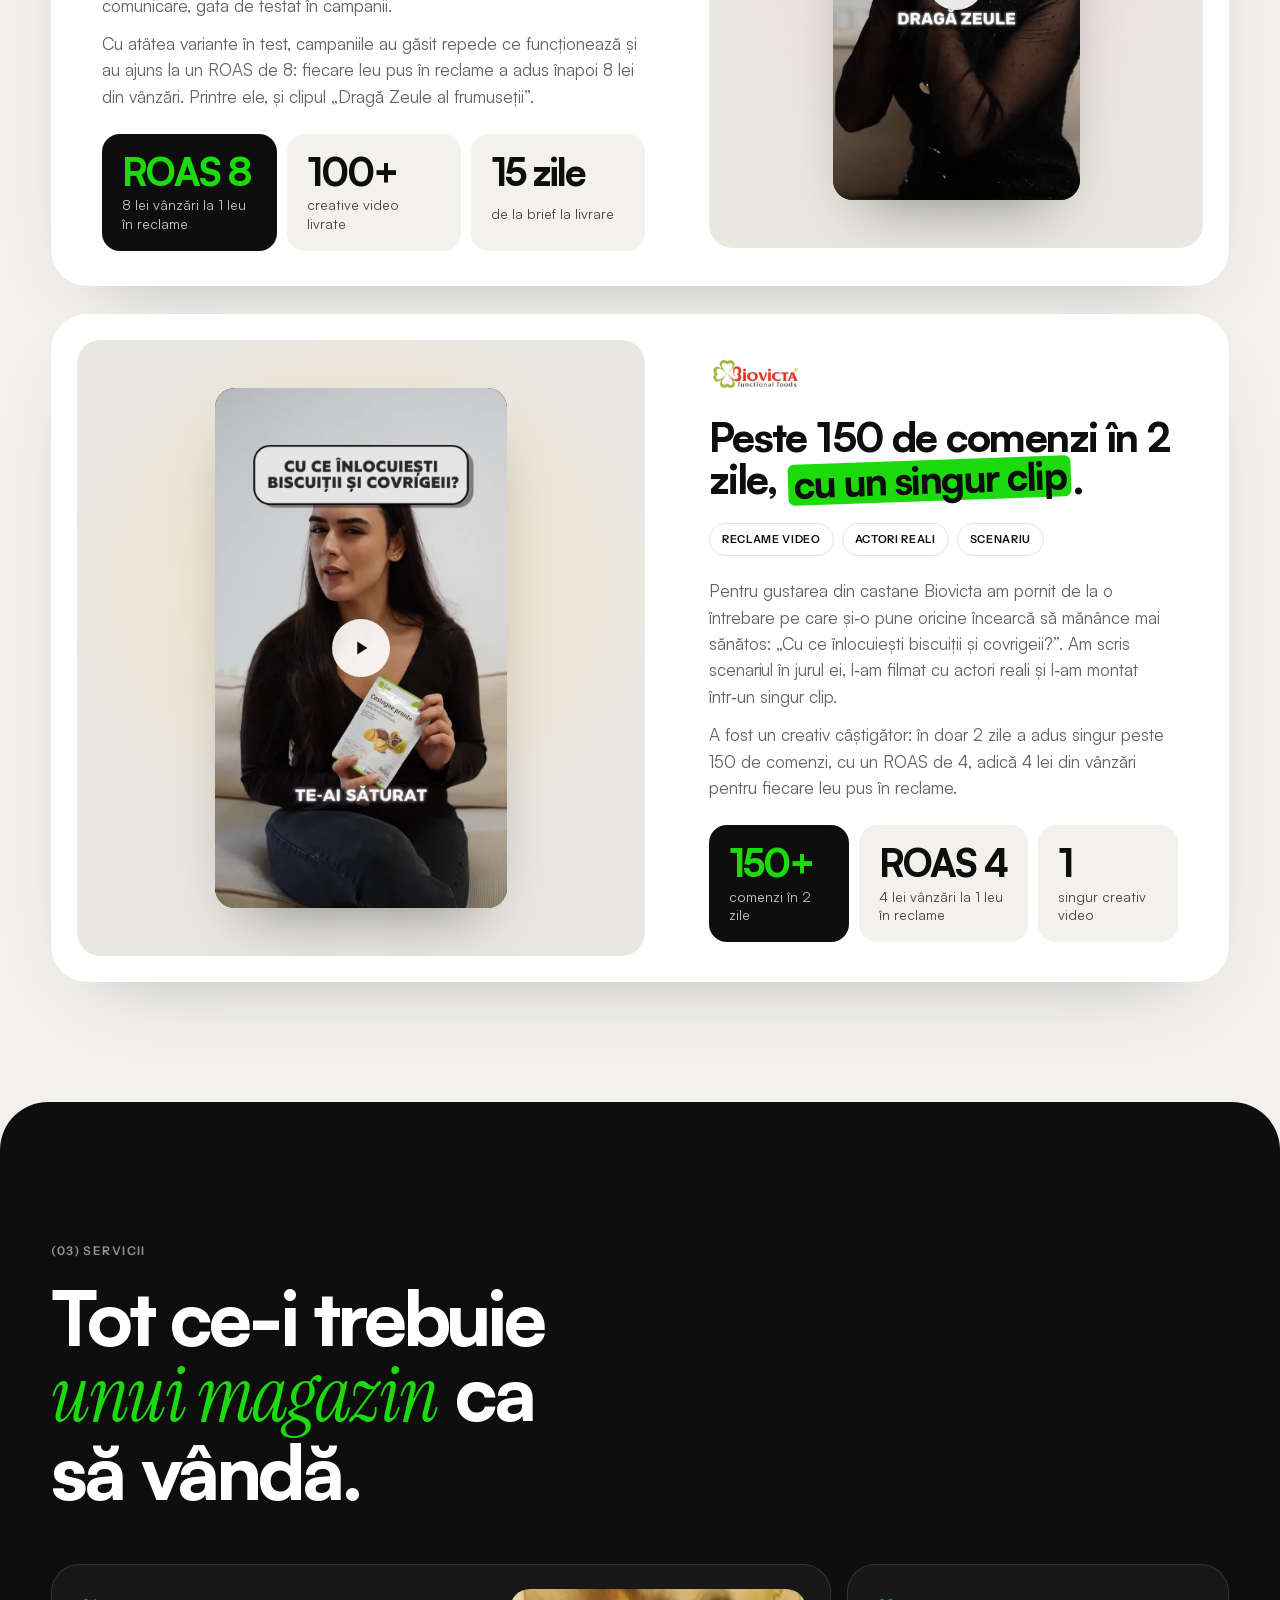
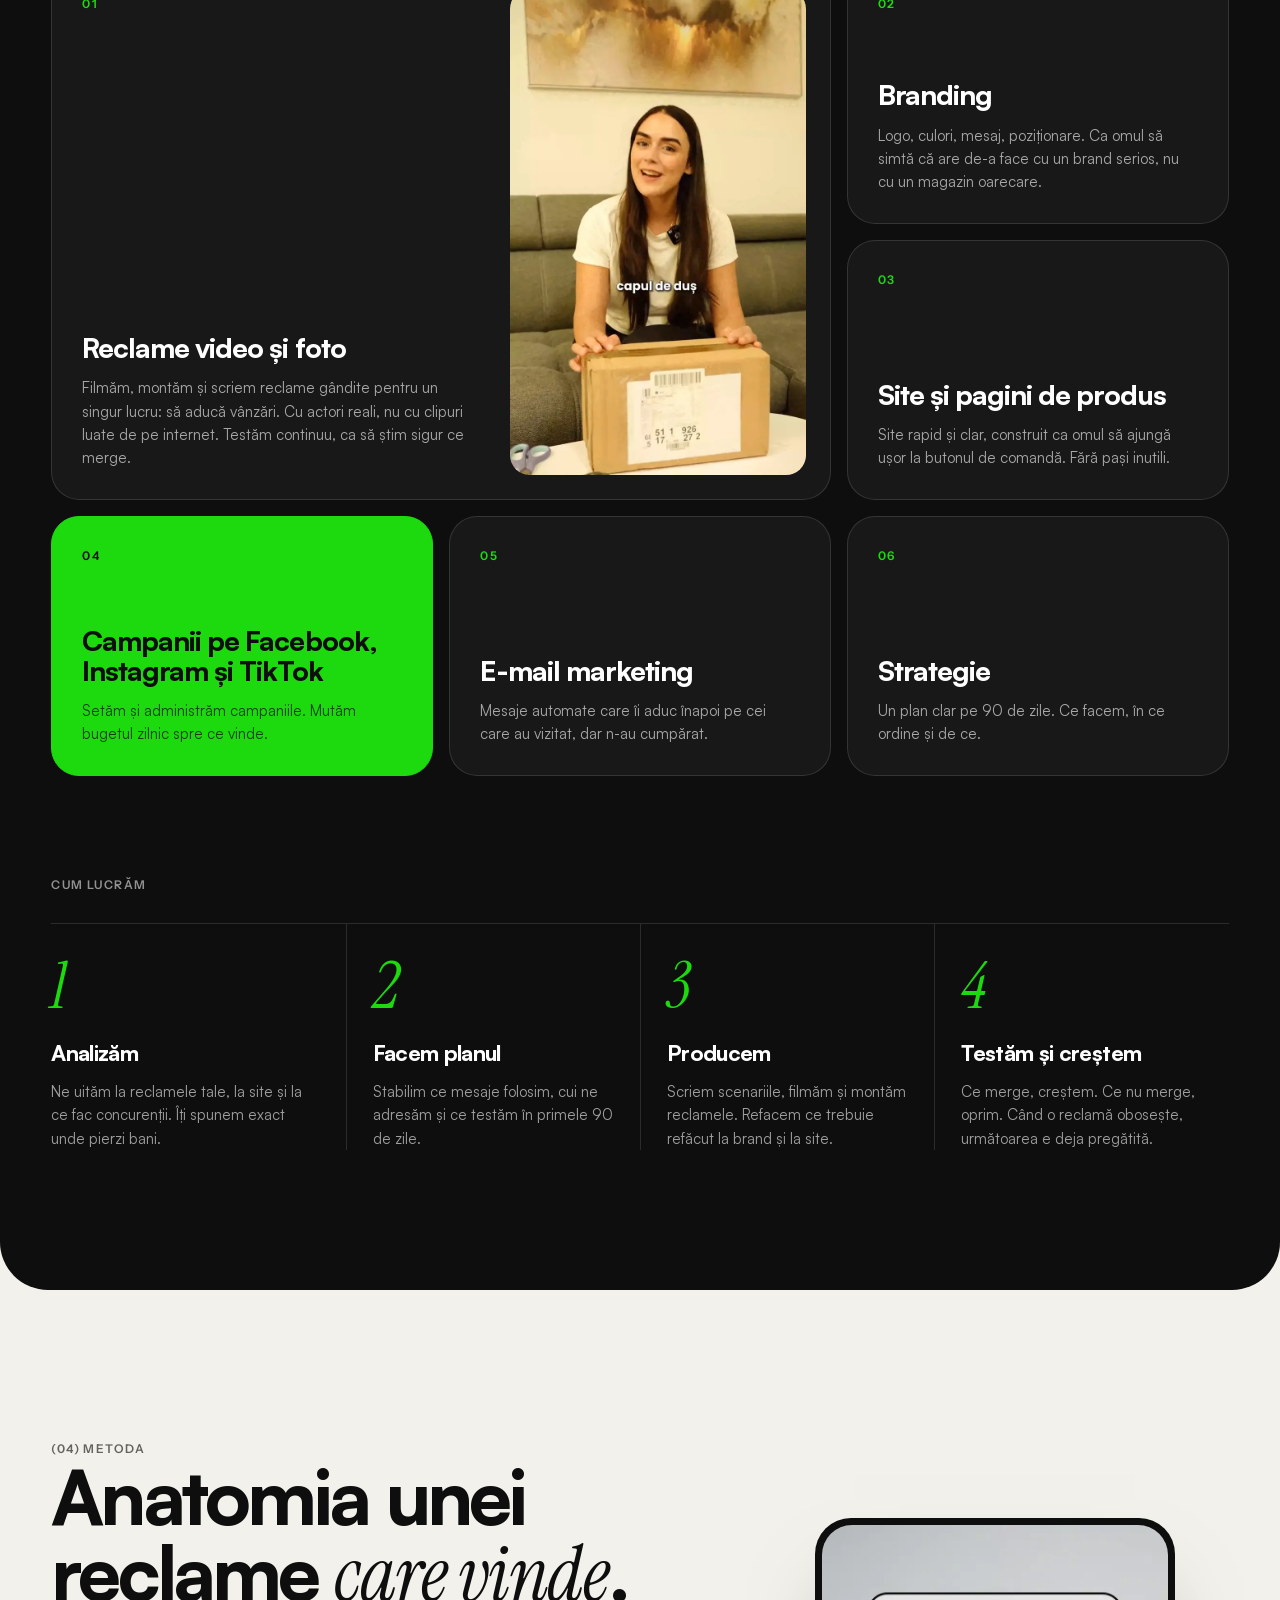
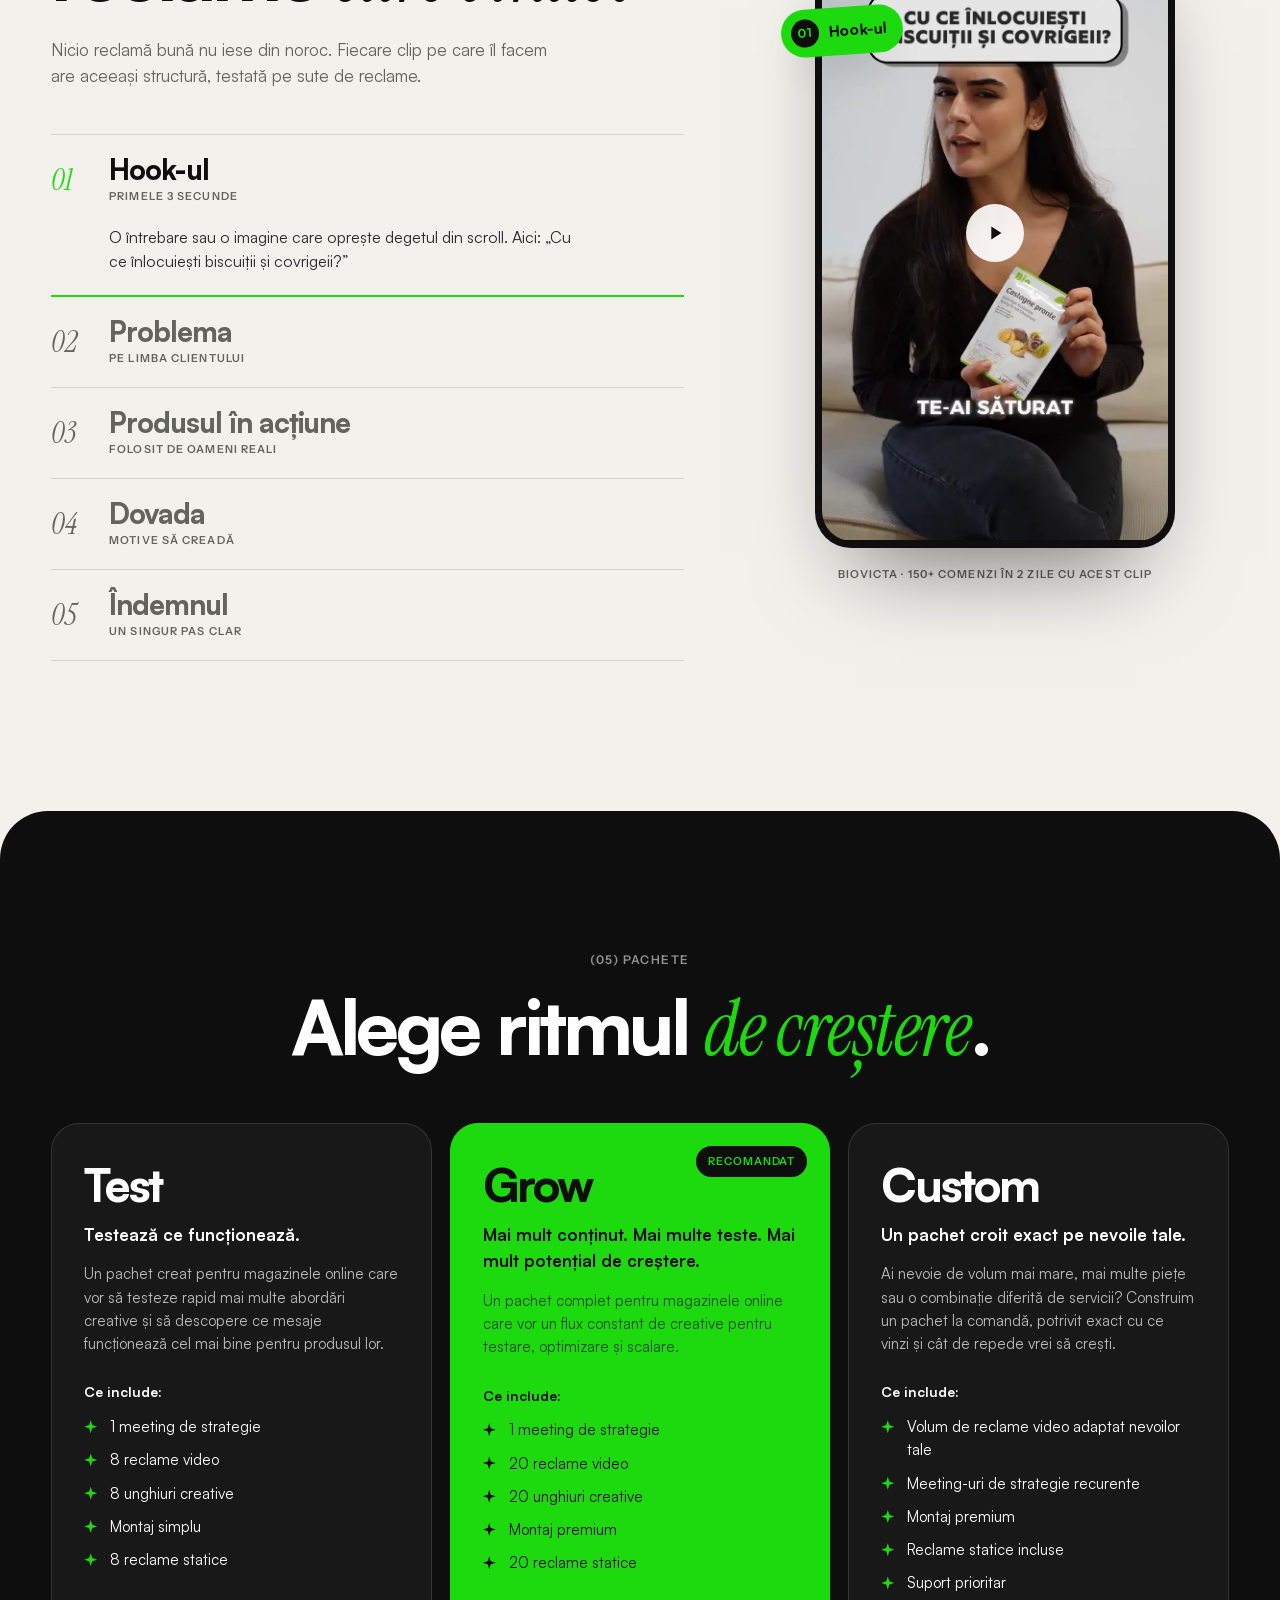
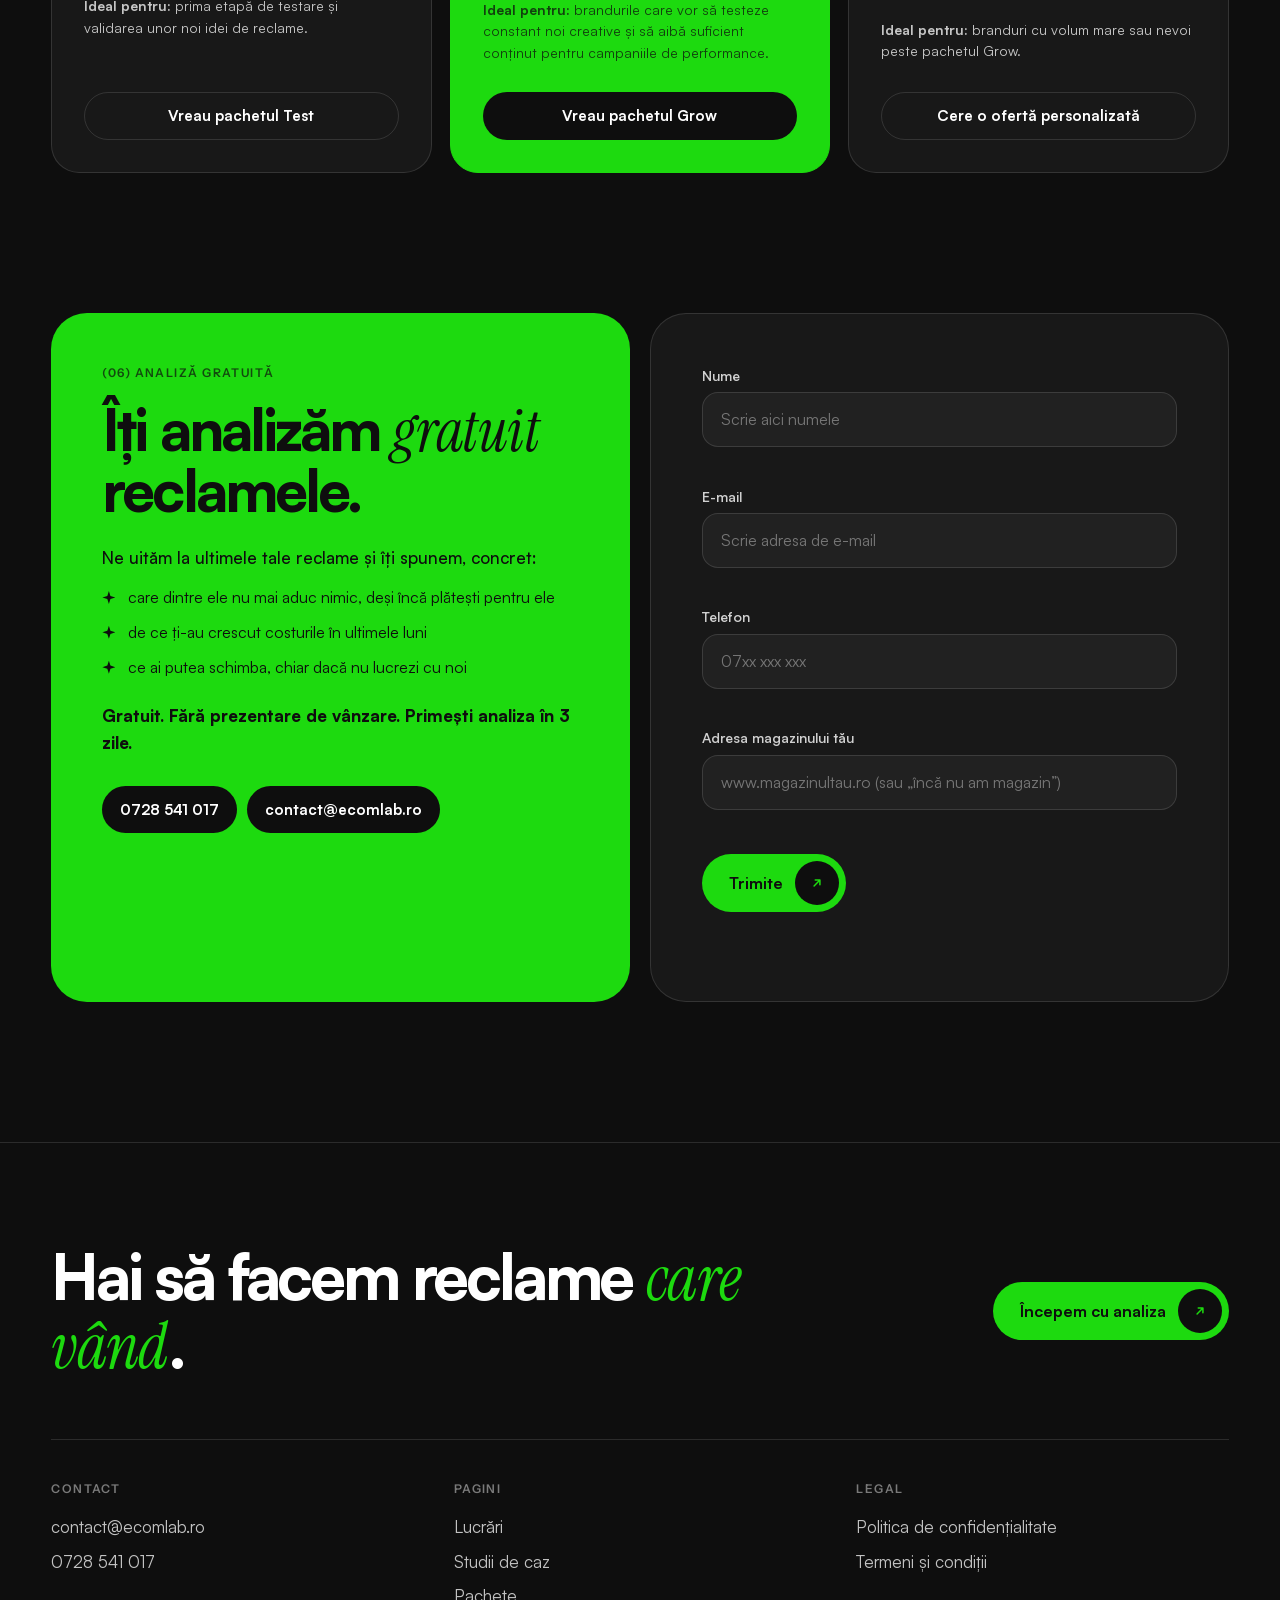
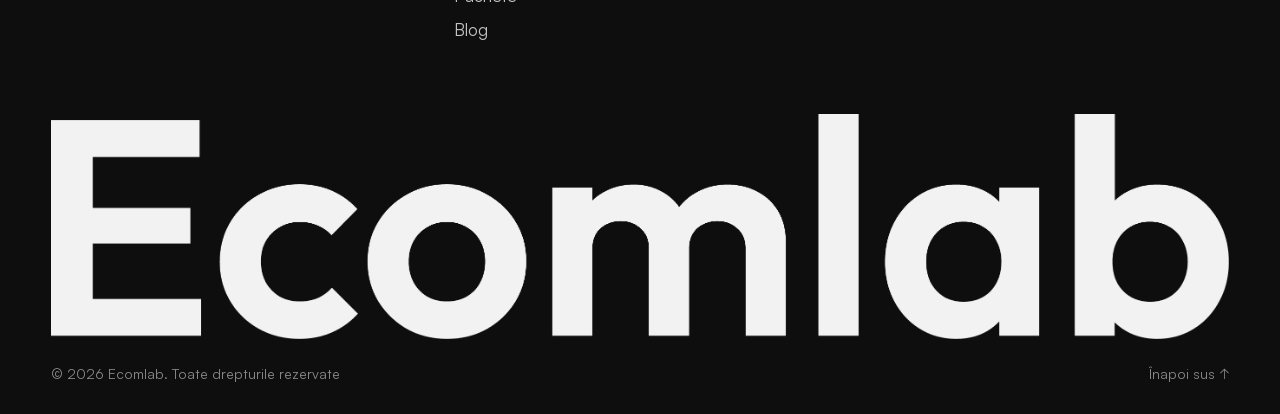
==== commit 25142d7b: "Secțiune nouă „Anatomia unei reclame care vinde” în locul cărților În locul pachetului de testimonia" ====
--- a/index.html
+++ b/index.html
@@ -19,7 +19,7 @@
   <link rel="preload" href="assets/fonts/instrument-serif-latin-400-italic.woff2" as="font" type="font/woff2" crossorigin>
   <script>document.documentElement.classList.add("js");</script>
   <link rel="stylesheet" href="css/fonts.css?v=6">
-  <link rel="stylesheet" href="css/landing.css?v=30">
+  <link rel="stylesheet" href="css/landing.css?v=32">
 </head>
 <body>
 
@@ -360,36 +360,63 @@
       </div>
     </section>
 
-    <!-- ── Testimoniale: pachet de cărți ─────────────────────────── -->
-    <section class="voices" id="testimoniale">
-      <div class="wrap voices__grid">
-        <div class="voices__intro">
-          <p class="mono section-head__num">(04) Ce spun clienții</p>
-          <h2 class="section-title" data-reveal>Clienții <em>rămân</em>.<br>Iată de ce.</h2>
-          <p class="voices__hint">Trage cartea de sus sau apasă pe săgeată.</p>
-          <div class="voices__nav">
-            <button class="round-btn" type="button" data-deck-prev aria-label="Testimonialul anterior"><svg width="20" height="20" viewBox="0 0 24 24" fill="none" aria-hidden="true"><path d="M19 12H5m0 0 6-6m-6 6 6 6" stroke="currentColor" stroke-width="2.2" stroke-linecap="round" stroke-linejoin="round"/></svg></button>
-            <p class="mono voices__count"><span data-deck-current>01</span> / 03</p>
-            <button class="round-btn round-btn--dark" type="button" data-deck-next aria-label="Testimonialul următor"><svg width="20" height="20" viewBox="0 0 24 24" fill="none" aria-hidden="true"><path d="M5 12h14m0 0-6-6m6 6-6 6" stroke="currentColor" stroke-width="2.2" stroke-linecap="round" stroke-linejoin="round"/></svg></button>
-          </div>
-        </div>
-
-        <div class="deck" data-deck aria-live="polite">
-          <blockquote class="card card--green">
-            <img class="card__logo" src="assets/clients/dingaraj.svg" alt="Din Garaj" height="28">
-            <p class="card__quote">„Nu a fost doar marketing. A fost un <em>upgrade real</em> de brand și vânzări.”</p>
-            <footer class="card__who"><strong>Mihnea Turloiu-Firica</strong><span>Fondator, dingaraj.ro</span></footer>
-          </blockquote>
-          <blockquote class="card card--paper">
-            <img class="card__logo" src="assets/clients/thehive.svg" alt="The Hive" height="28">
-            <p class="card__quote">„Reclamele și site-ul nou au transformat un produs local într-un brand care vinde <em>în toată țara</em>.”</p>
-            <footer class="card__who"><strong>Marc Bascarau</strong><span>Fondator, The Hive</span></footer>
-          </blockquote>
-          <blockquote class="card card--ink">
-            <img class="card__logo card__logo--invert" src="assets/clients/piky.svg" alt="Piky" height="28">
-            <p class="card__quote">„Execuție rapidă, comunicare clară și campanii care și-au atins targetul <em>lună de lună</em>.”</p>
-            <footer class="card__who"><strong>Alessia Nedelcu</strong><span>Fondator, PikyPet</span></footer>
-          </blockquote>
+    <!-- ── Anatomia unei reclame care vinde (interactiv) ────────── -->
+    <section class="anatomy" id="metoda">
+      <div class="wrap anatomy__grid">
+        <div class="anatomy__copy">
+          <p class="mono section-head__num">(04) Metoda</p>
+          <h2 class="section-title" data-reveal>Anatomia unei reclame <em>care vinde</em>.</h2>
+          <p class="anatomy__lead" data-reveal style="--d:.08s">Nicio reclamă bună nu iese din noroc. Fiecare clip pe care îl facem are aceeași structură, testată pe sute de reclame.</p>
+          <ol class="anatomy__steps" role="list" data-anatomy>
+            <li class="anatomy__step is-active">
+              <button type="button" class="anatomy__btn" aria-pressed="true" data-step="0">
+                <span class="anatomy__n">01</span>
+                <span class="anatomy__head"><strong>Hook-ul</strong><small>Primele 3 secunde</small></span>
+              </button>
+              <p class="anatomy__desc">O întrebare sau o imagine care oprește degetul din scroll. Aici: „Cu ce înlocuiești biscuiții și covrigeii?”</p>
+              <span class="anatomy__bar" aria-hidden="true"><i></i></span>
+            </li>
+            <li class="anatomy__step">
+              <button type="button" class="anatomy__btn" aria-pressed="false" data-step="1">
+                <span class="anatomy__n">02</span>
+                <span class="anatomy__head"><strong>Problema</strong><small>Pe limba clientului</small></span>
+              </button>
+              <p class="anatomy__desc">Spunem ce îl deranjează pe om, în cuvintele lui, nu ce vrem noi să vindem.</p>
+              <span class="anatomy__bar" aria-hidden="true"><i></i></span>
+            </li>
+            <li class="anatomy__step">
+              <button type="button" class="anatomy__btn" aria-pressed="false" data-step="2">
+                <span class="anatomy__n">03</span>
+                <span class="anatomy__head"><strong>Produsul în acțiune</strong><small>Folosit de oameni reali</small></span>
+              </button>
+              <p class="anatomy__desc">Îl arătăm în viața reală, în mâinile cuiva ca el, nu pe un fundal alb.</p>
+              <span class="anatomy__bar" aria-hidden="true"><i></i></span>
+            </li>
+            <li class="anatomy__step">
+              <button type="button" class="anatomy__btn" aria-pressed="false" data-step="3">
+                <span class="anatomy__n">04</span>
+                <span class="anatomy__head"><strong>Dovada</strong><small>Motive să creadă</small></span>
+              </button>
+              <p class="anatomy__desc">Rezultate, recenzii, detalii concrete: tot ce transformă curiozitatea în încredere.</p>
+              <span class="anatomy__bar" aria-hidden="true"><i></i></span>
+            </li>
+            <li class="anatomy__step">
+              <button type="button" class="anatomy__btn" aria-pressed="false" data-step="4">
+                <span class="anatomy__n">05</span>
+                <span class="anatomy__head"><strong>Îndemnul</strong><small>Un singur pas clar</small></span>
+              </button>
+              <p class="anatomy__desc">Ce face acum și de ce acum. Simplu, fără zece variante.</p>
+              <span class="anatomy__bar" aria-hidden="true"><i></i></span>
+            </li>
+          </ol>
+        </div>
+
+        <div class="anatomy__stage" data-reveal style="--d:.1s">
+          <div class="anatomy__phone">
+            <figure class="reel anatomy__reel" data-video="assets/clips/clip-1.mp4" data-poster="assets/clips/clip-1-poster.webp"></figure>
+            <p class="anatomy__label" aria-live="polite"><span class="anatomy__label-n" data-anatomy-n>01</span><span data-anatomy-label>Hook-ul</span></p>
+          </div>
+          <p class="anatomy__caption">Biovicta · 150+ comenzi în 2 zile cu acest clip</p>
         </div>
       </div>
     </section>
@@ -556,6 +583,6 @@
 
   <script src="js/main.js?v=7" defer></script>
   <script src="js/vendor/lenis.min.js" defer></script>
-  <script src="js/landing.js?v=5" defer></script>
+  <script src="js/landing.js?v=6" defer></script>
 </body>
 </html>
--- a/css/landing.css
+++ b/css/landing.css
@@ -738,8 +738,7 @@
 }
 
 .section-title em { color: var(--green); letter-spacing: -0.02em; }
-.cases .section-title em,
-.voices .section-title em { color: var(--ink); }
+.cases .section-title em { color: var(--ink); }
 
 .section-head__lead {
   max-width: 460px;
@@ -1179,78 +1178,179 @@
 
 .process__steps p { margin-top: 10px; font-size: 15px; color: rgba(255, 255, 255, 0.6); }
 
-/* ── Testimoniale: pachet de cărți ────────────────────────────── */
-.voices { padding: 150px 0; overflow: hidden; }
-
-.voices__grid {
-  display: grid;
-  grid-template-columns: 1fr 1.1fr;
-  gap: 60px;
-  align-items: center;
-}
-
-.voices__hint { margin-top: 26px; color: var(--muted); }
-
-.voices__nav {
+/* ── Anatomia unei reclame care vinde ─────────────────────────── */
+.anatomy { padding: 150px 0; }
+
+.anatomy__grid {
+  display: grid;
+  grid-template-columns: minmax(0, 1.15fr) minmax(0, 0.85fr);
+  gap: clamp(40px, 6vw, 100px);
+  align-items: center;
+}
+
+.anatomy .section-title em { color: var(--ink); }
+
+.anatomy__lead {
+  max-width: 520px;
+  margin-top: 24px;
+  font-size: 17px;
+  color: var(--muted);
+}
+
+.anatomy__steps {
+  margin-top: 44px;
+  border-top: 1px solid var(--line);
+}
+
+.anatomy__step {
+  position: relative;
+  border-bottom: 1px solid var(--line);
+}
+
+.anatomy__btn {
   display: flex;
   align-items: center;
-  gap: 18px;
-  margin-top: 30px;
-}
-
-.voices__count { color: var(--muted); }
-
-.deck {
+  gap: 20px;
+  width: 100%;
+  padding: 20px 0;
+  border: 0;
+  background: none;
+  text-align: left;
+  cursor: pointer;
+}
+
+.anatomy__n {
+  flex: none;
+  width: 38px;
+  font-family: var(--serif);
+  font-style: italic;
+  font-size: 30px;
+  line-height: 1;
+  color: var(--muted);
+  transition: color 0.3s;
+}
+
+.anatomy__head { display: grid; gap: 2px; }
+
+.anatomy__head strong {
+  font-weight: 800;
+  font-size: clamp(22px, 2.2vw, 30px);
+  line-height: 1.1;
+  letter-spacing: -0.035em;
+  color: var(--muted);
+  transition: color 0.3s;
+}
+
+.anatomy__head small {
+  font-family: var(--mono);
+  font-size: 11px;
+  font-weight: 600;
+  letter-spacing: 0.1em;
+  text-transform: uppercase;
+  color: var(--muted);
+}
+
+.anatomy__btn:hover .anatomy__head strong { color: var(--ink); }
+
+.anatomy__step.is-active .anatomy__n { color: var(--green); }
+.anatomy__step.is-active .anatomy__head strong { color: var(--ink); }
+
+/* descrierea se deschide doar la pasul activ */
+.anatomy__desc {
+  display: grid;
+  max-width: 520px;
+  max-height: 0;
+  overflow: hidden;
+  padding-left: 58px;
+  font-size: 16px;
+  color: var(--ink-2);
+  opacity: 0;
+  transition: max-height 0.6s var(--ease), opacity 0.4s, padding 0.6s var(--ease);
+}
+
+.anatomy__step.is-active .anatomy__desc { max-height: 120px; padding-bottom: 22px; opacity: 1; }
+
+/* bară de progres pe pasul activ */
+.anatomy__bar {
+  position: absolute;
+  left: 0;
+  right: 0;
+  bottom: -1px;
+  height: 2px;
+  overflow: hidden;
+}
+
+.anatomy__bar i {
+  display: block;
+  height: 100%;
+  background: var(--green);
+  transform: scaleX(0);
+  transform-origin: left;
+}
+
+.anatomy__step.is-active .anatomy__bar i { animation: anatomy-bar var(--step-ms, 4500ms) linear forwards; }
+.anatomy__steps.is-paused .anatomy__bar i { animation-play-state: paused; }
+
+@keyframes anatomy-bar { to { transform: scaleX(1); } }
+
+.anatomy__stage { justify-self: center; width: min(100%, 360px); }
+
+.anatomy__phone {
   position: relative;
-  height: 470px;
-  touch-action: pan-y;
-}
-
-.card {
+  padding: 7px;
+  border-radius: 36px;
+  background: var(--ink);
+  box-shadow: 0 50px 90px -40px rgba(0, 0, 0, 0.55);
+}
+
+.anatomy__reel { border-radius: 30px; }
+
+/* eticheta cu pasul activ, ca o adnotare peste clip */
+.anatomy__label {
   position: absolute;
-  inset: 0;
-  display: flex;
-  flex-direction: column;
-  padding: clamp(28px, 3.5vw, 48px);
-  border-radius: 34px;
-  box-shadow: 0 40px 70px -40px rgba(0, 0, 0, 0.5);
-  user-select: none;
-  transform: translate3d(calc(var(--x, 0px) + var(--i, 0) * 26px), calc(var(--i, 0) * -14px), 0) rotate(calc(var(--i, 0) * 4deg + var(--rot, 0deg))) scale(calc(1 - var(--i, 0) * 0.05));
-  z-index: calc(10 - var(--i, 0));
-  transition: transform 0.8s var(--ease), opacity 0.5s;
-  cursor: grab;
-}
-
-.card.is-dragging { transition: none; cursor: grabbing; }
-
-.card--green { background: var(--green); color: var(--ink); }
-.card--paper { background: #fff; color: var(--ink); }
-.card--ink { background: var(--ink); color: #fff; }
-
-.card__logo { align-self: flex-start; width: auto; height: 28px; margin-bottom: auto; pointer-events: none; }
-.card__logo--invert { filter: invert(1) hue-rotate(180deg); }
-
-.card__quote {
-  margin-top: 40px;
-  font-weight: 700;
-  font-size: clamp(26px, 2.8vw, 40px);
-  line-height: 1.12;
-  letter-spacing: -0.035em;
-}
-
-.card__quote em { font-size: 1.1em; }
-
-.card__who {
-  display: grid;
-  gap: 2px;
-  margin-top: 30px;
-  padding-top: 20px;
-  border-top: 1px solid currentColor;
-  border-top-color: color-mix(in srgb, currentColor 20%, transparent);
-}
-
-.card__who strong { font-weight: 700; }
-.card__who span { font-family: var(--mono); font-size: 11px; letter-spacing: 0.08em; text-transform: uppercase; opacity: 0.7; }
+  z-index: 3;
+  left: -34px;
+  top: 18%;
+  display: inline-flex;
+  align-items: center;
+  gap: 10px;
+  padding: 10px 16px 10px 10px;
+  border-radius: 999px;
+  background: var(--green);
+  color: var(--ink);
+  font-weight: 800;
+  font-size: 15px;
+  white-space: nowrap;
+  rotate: -4deg;
+  box-shadow: 0 20px 40px -20px rgba(0, 0, 0, 0.45);
+  pointer-events: none;
+  transition: top 0.7s var(--ease);
+}
+
+.anatomy__label-n {
+  display: grid;
+  place-items: center;
+  width: 28px;
+  height: 28px;
+  border-radius: 50%;
+  background: var(--ink);
+  color: var(--green);
+  font-size: 12px;
+}
+
+.anatomy__label.is-swap { animation: label-pop 0.5s var(--ease); }
+@keyframes label-pop { from { opacity: 0; scale: 0.85; } }
+
+.anatomy__caption {
+  margin-top: 18px;
+  text-align: center;
+  font-family: var(--mono);
+  font-size: 11px;
+  font-weight: 600;
+  letter-spacing: 0.1em;
+  text-transform: uppercase;
+  color: var(--muted);
+}
 
 /* ── Pachete ──────────────────────────────────────────────────── */
 .packages { padding: 140px 0; border-radius: 48px 48px 0 0; }
@@ -1781,9 +1881,14 @@
   .process__steps { grid-template-columns: 1fr; }
   .process__steps li, .process__steps li + li { padding: 24px 0; border-left: 0; border-bottom: 1px solid var(--line-dark); }
 
-  .voices { padding: 100px 0; }
-  .voices__grid { grid-template-columns: 1fr; gap: 50px; }
-  .deck { height: 440px; margin-inline: 8px; }
+
+  .anatomy { padding: 100px 0; }
+  .anatomy__grid { grid-template-columns: 1fr; gap: 50px; }
+  .anatomy__btn { gap: 14px; padding: 16px 0; }
+  .anatomy__n { width: 30px; font-size: 26px; }
+  .anatomy__desc { padding-left: 44px; font-size: 15px; }
+  .anatomy__stage { width: min(78%, 320px); }
+  .anatomy__label { left: -22px; font-size: 13px; }
 
   .plans { grid-template-columns: 1fr; }
 
@@ -1814,5 +1919,5 @@
   .logos__group { flex: 1 1 auto; flex-wrap: wrap; justify-content: center; gap: 22px 44px; padding-inline: var(--gutter); }
   .logos__group[aria-hidden="true"] { display: none; }
   .js .panel.is-active { animation: none; }
-  .card, .post, .reel video, .post__media img, .site img, .case__media img { transition: none; }
-}
+  .post, .reel video, .post__media img, .site img, .case__media img { transition: none; }
+}
